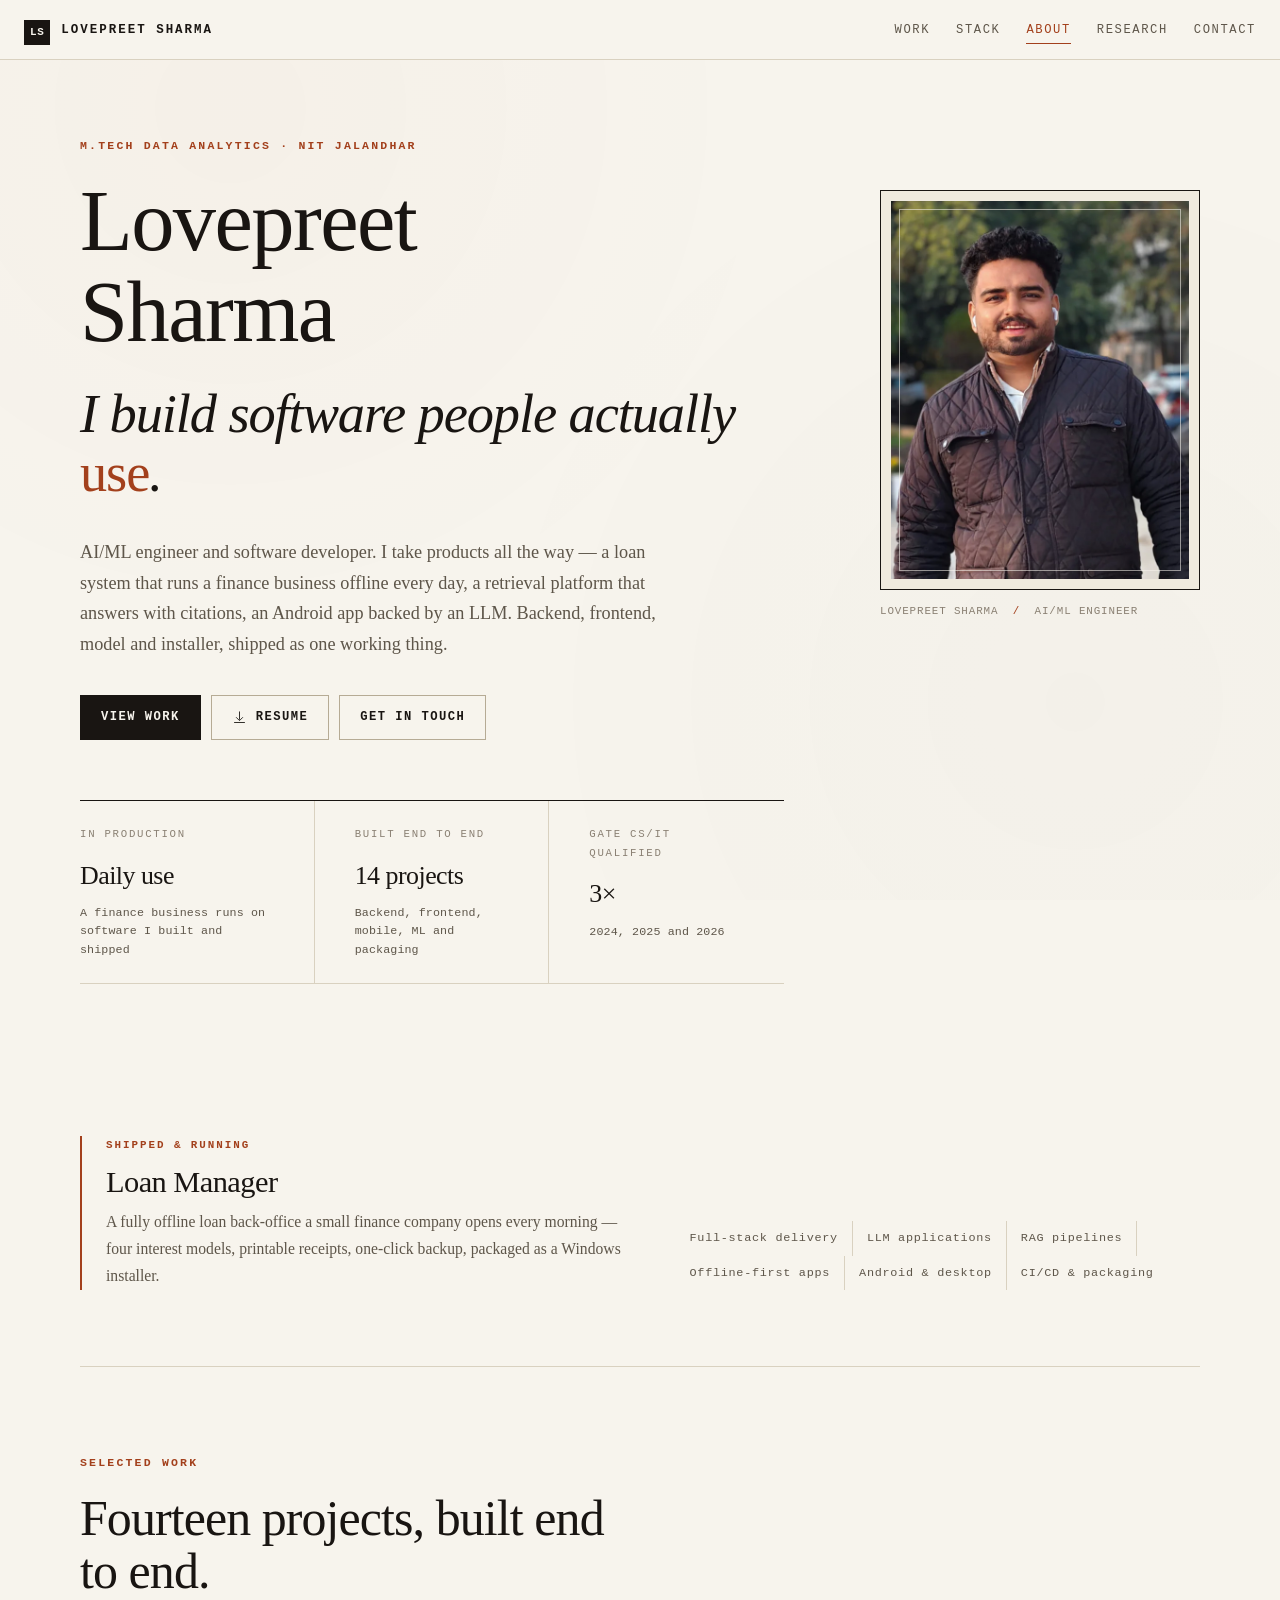
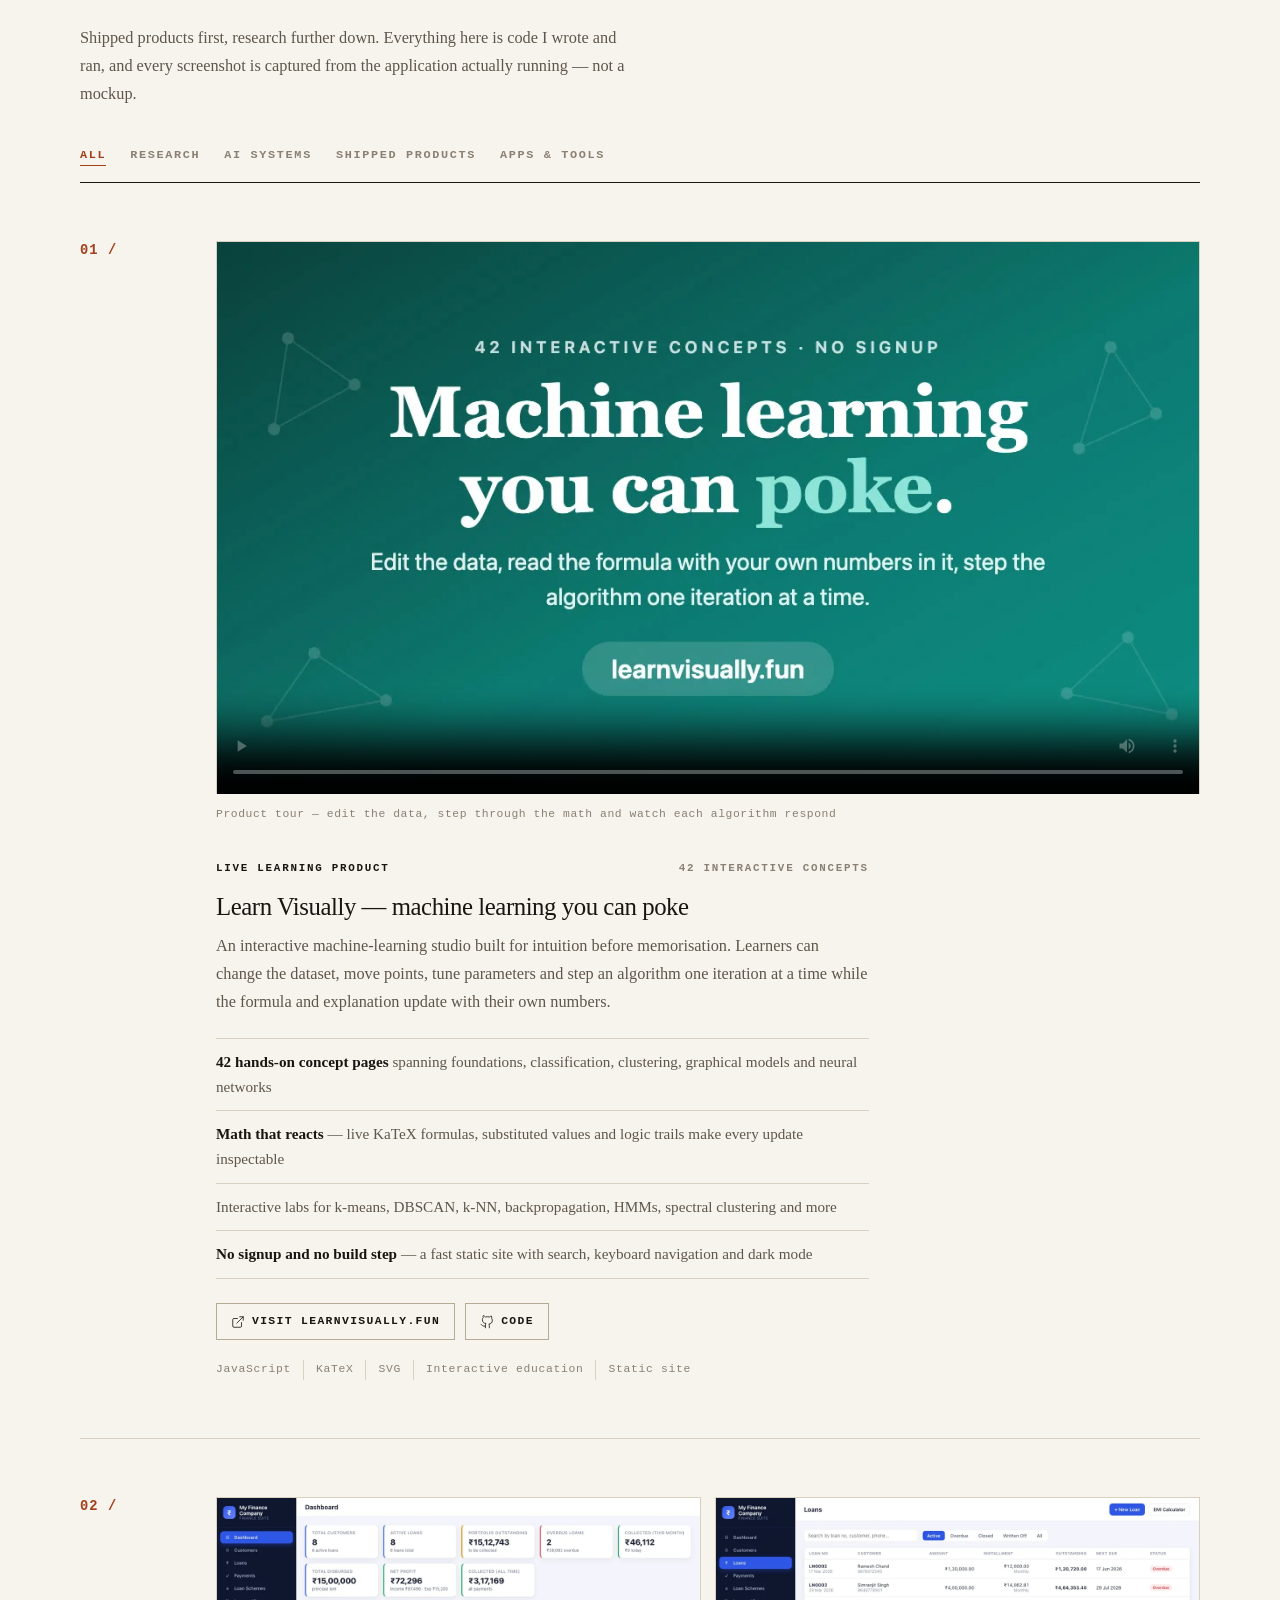
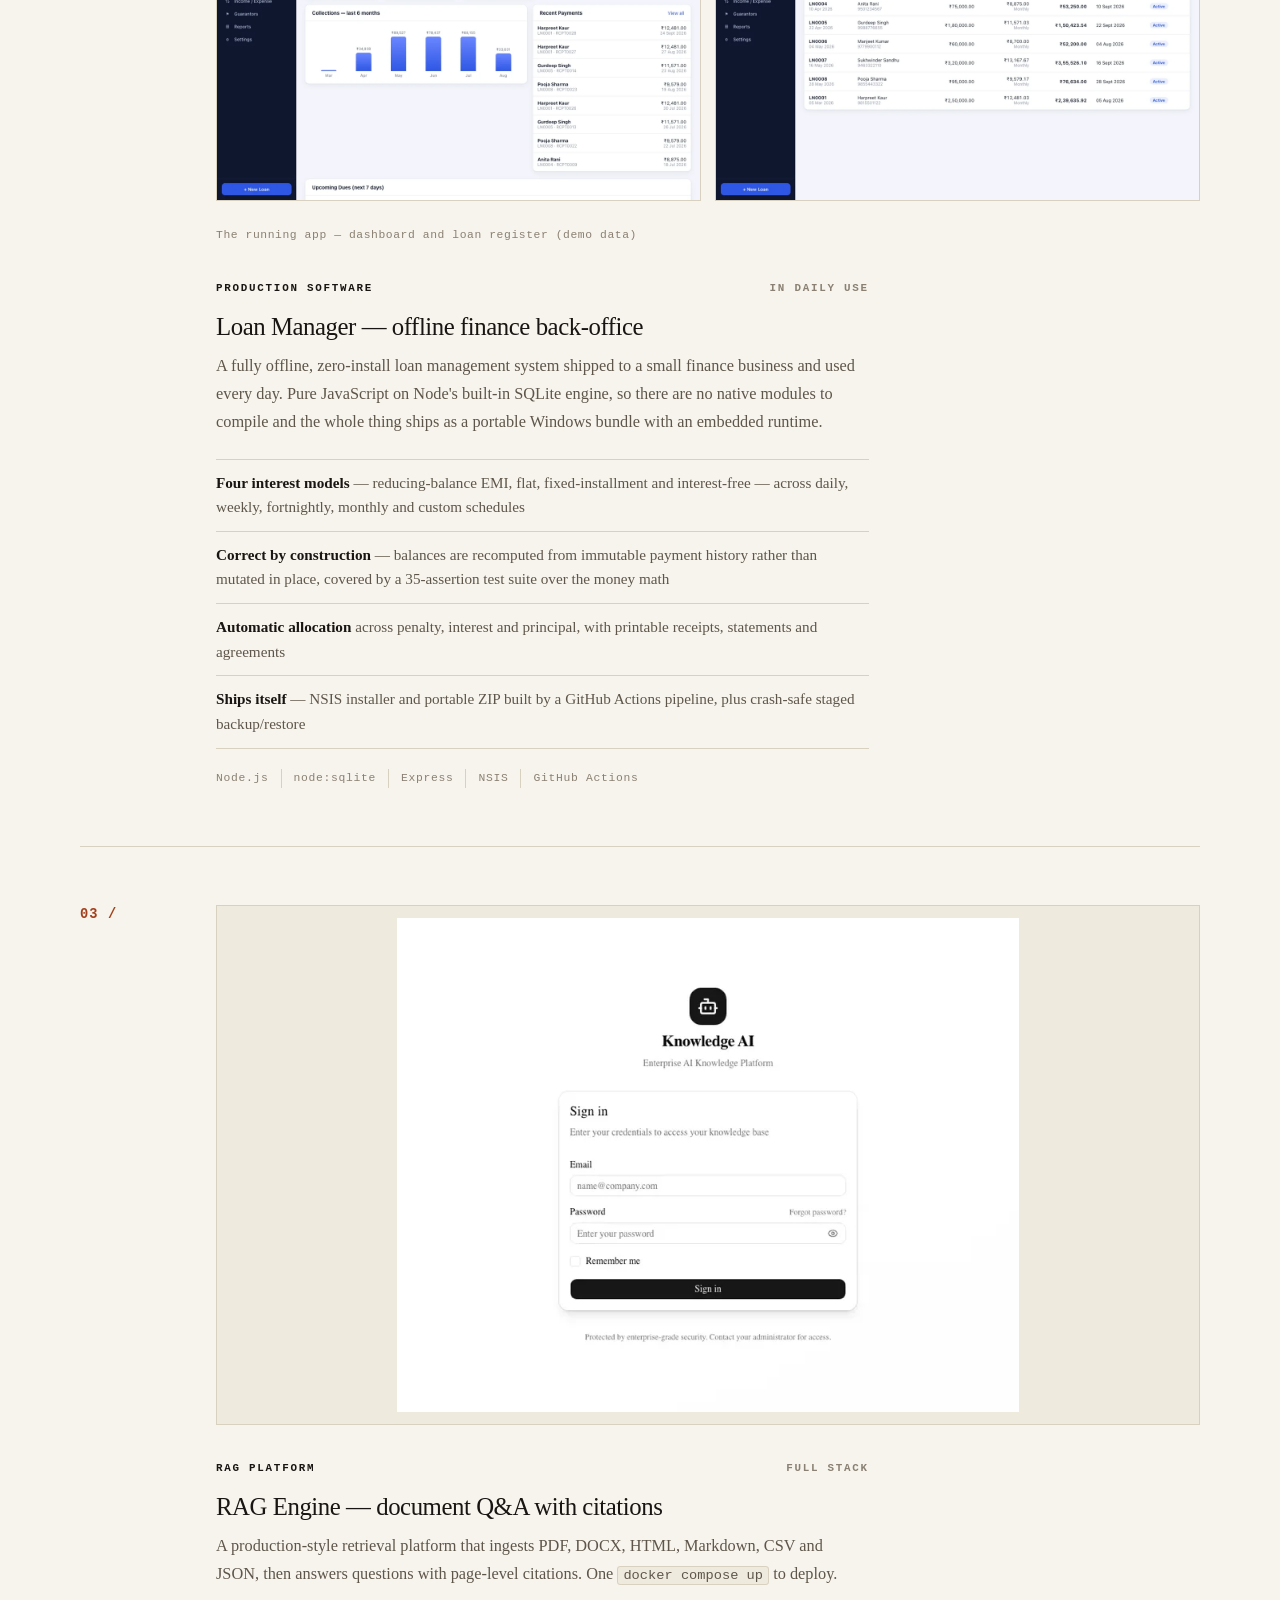
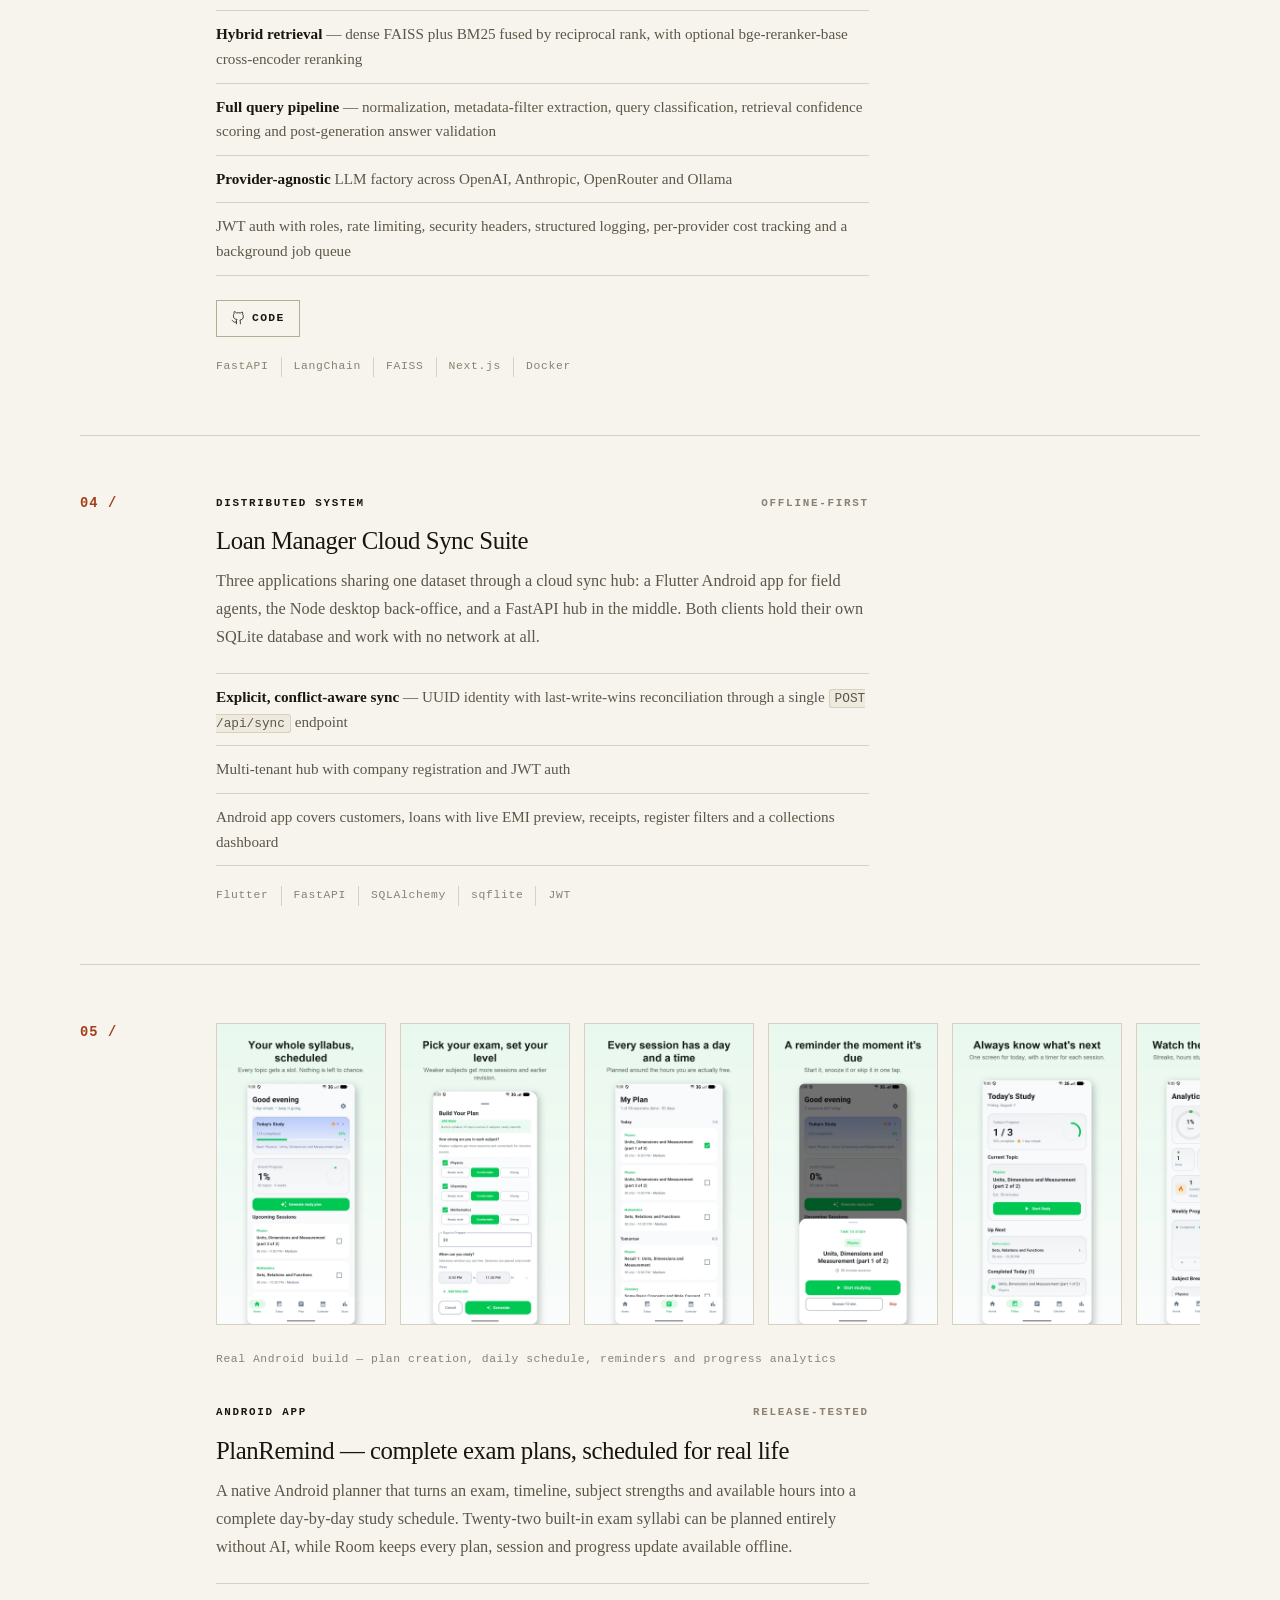
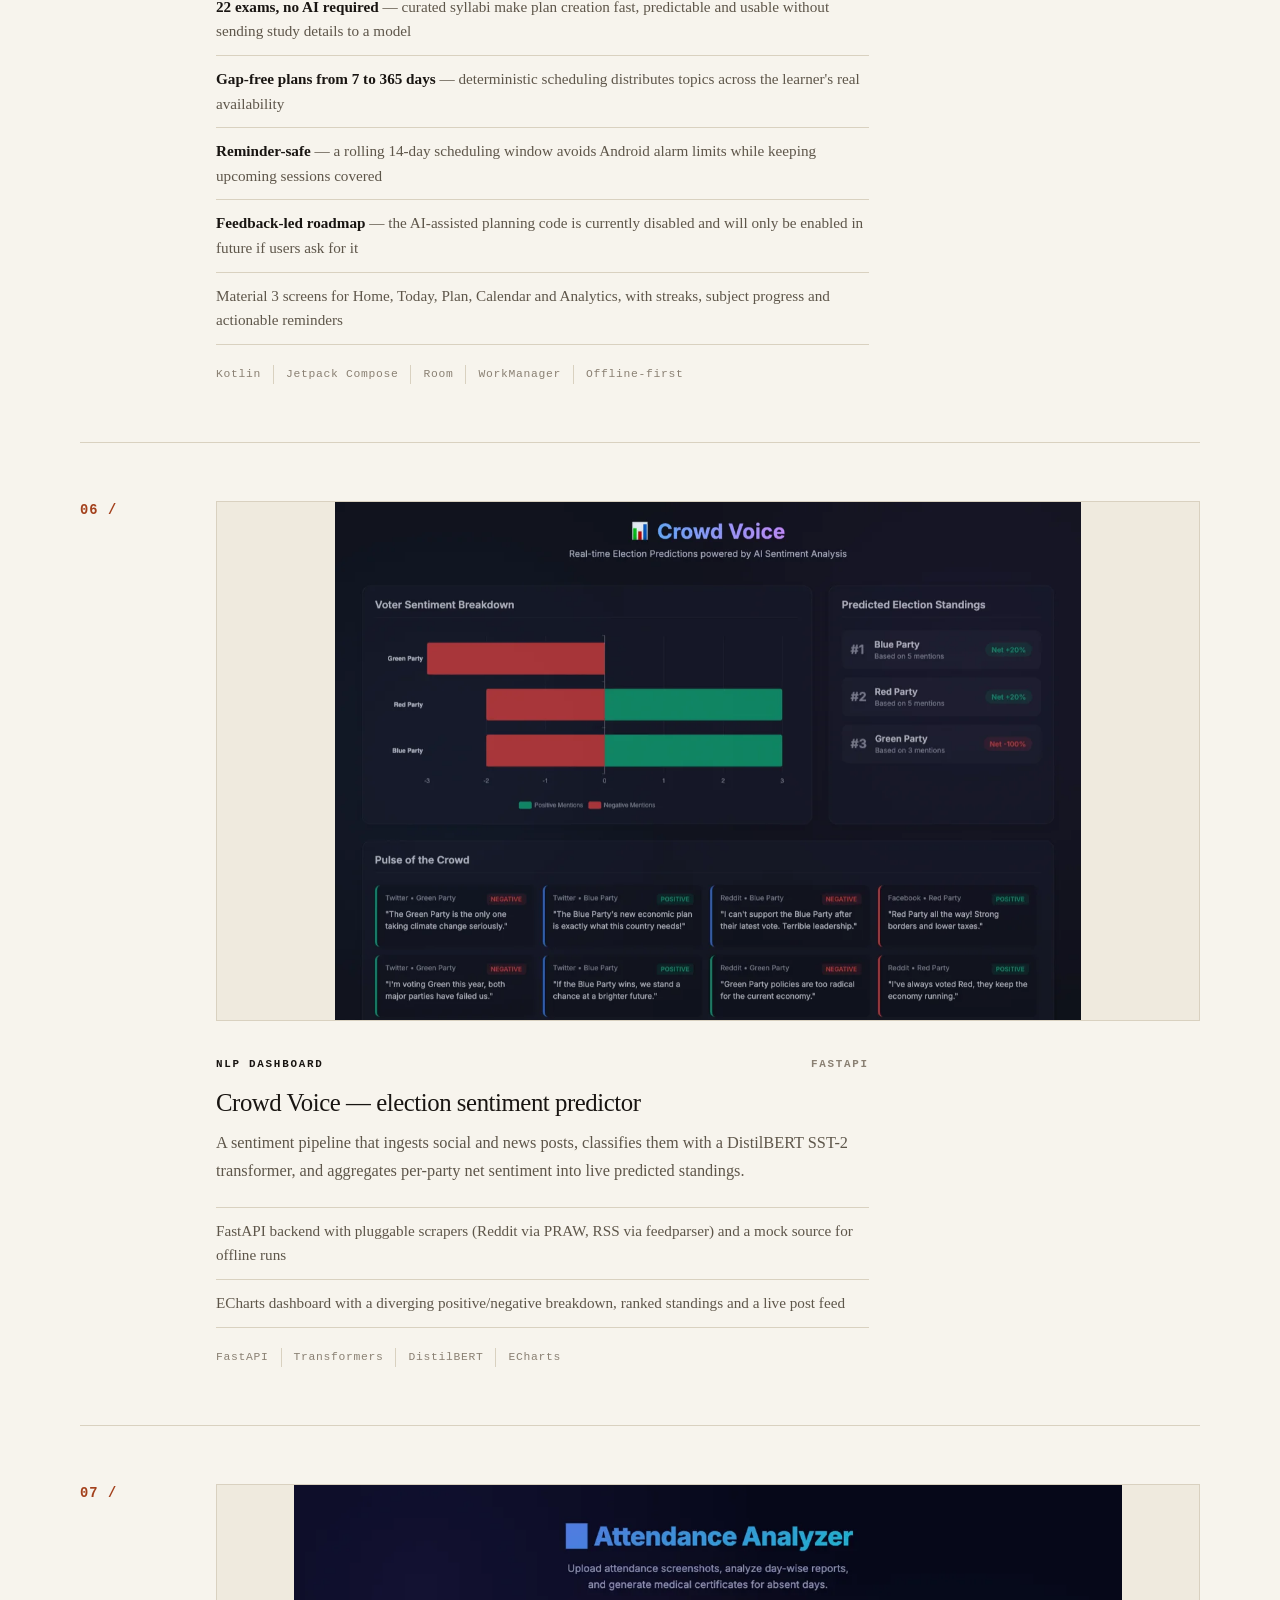
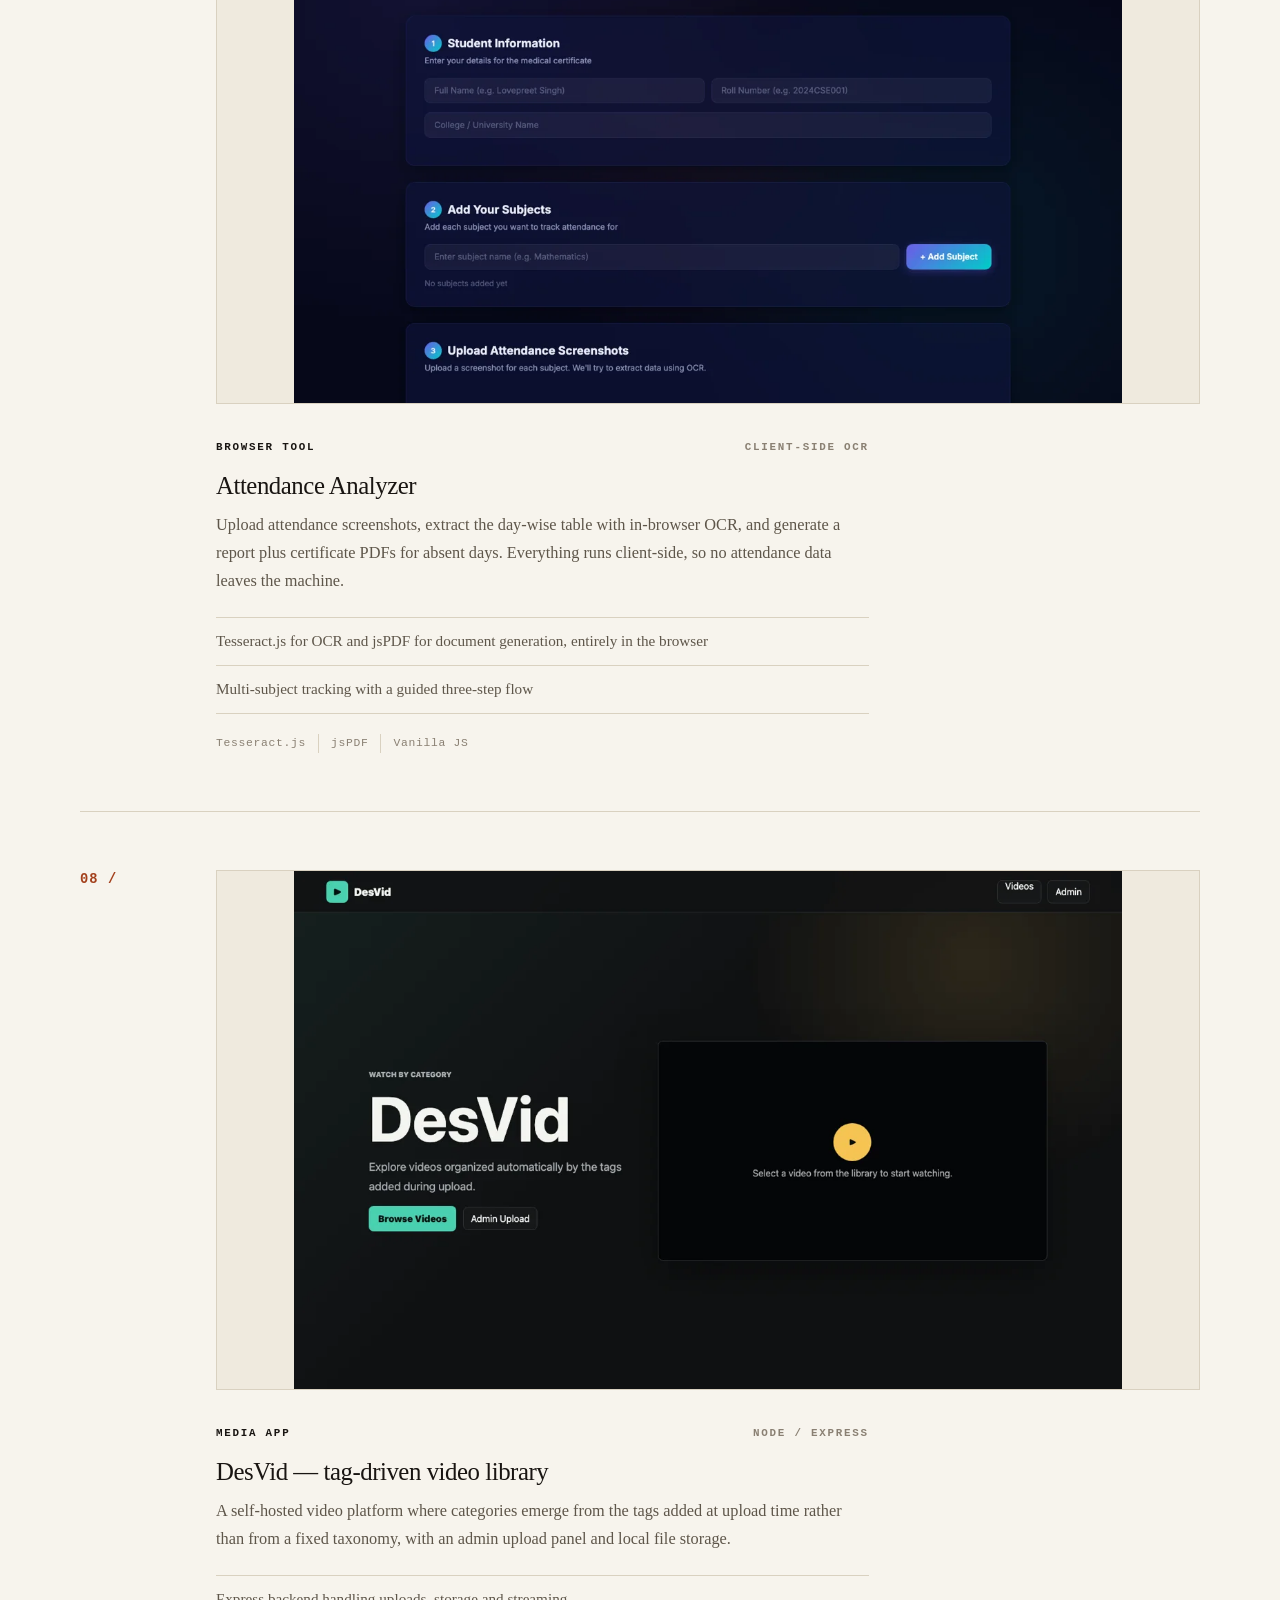
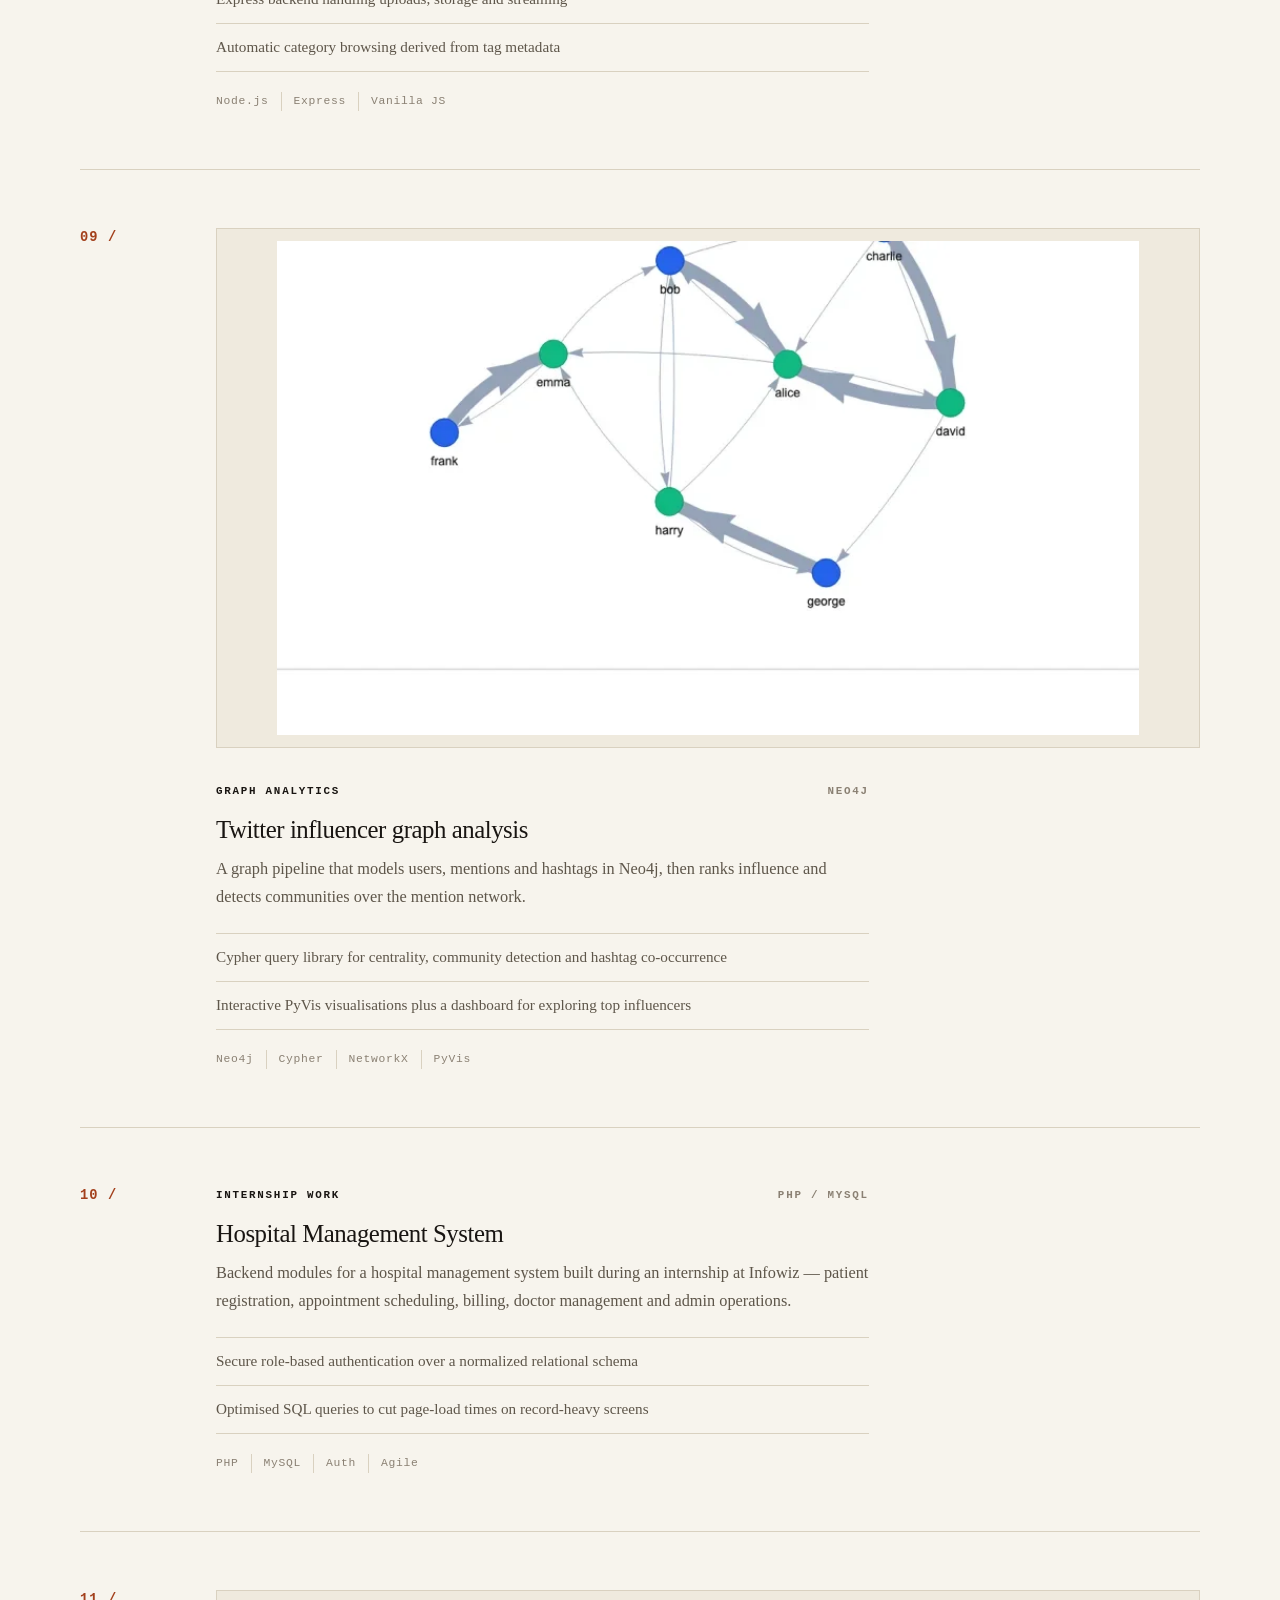
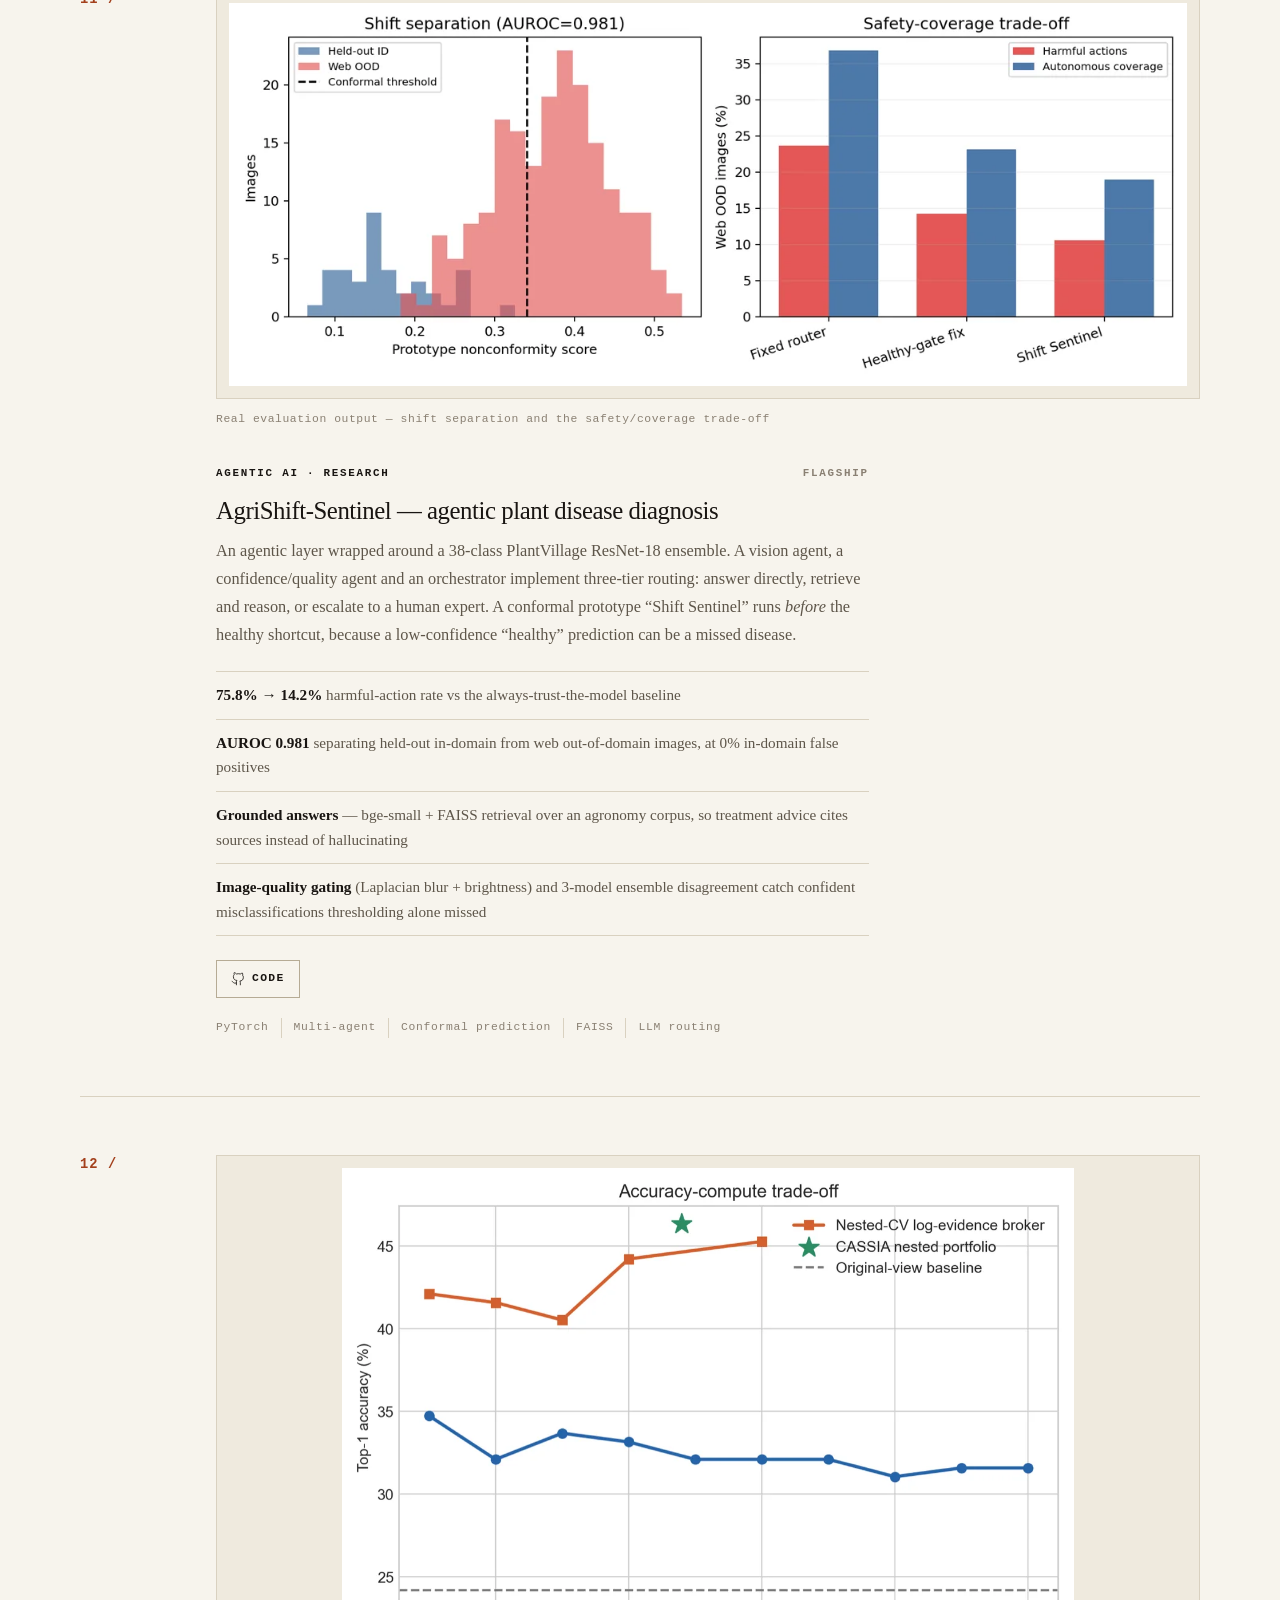
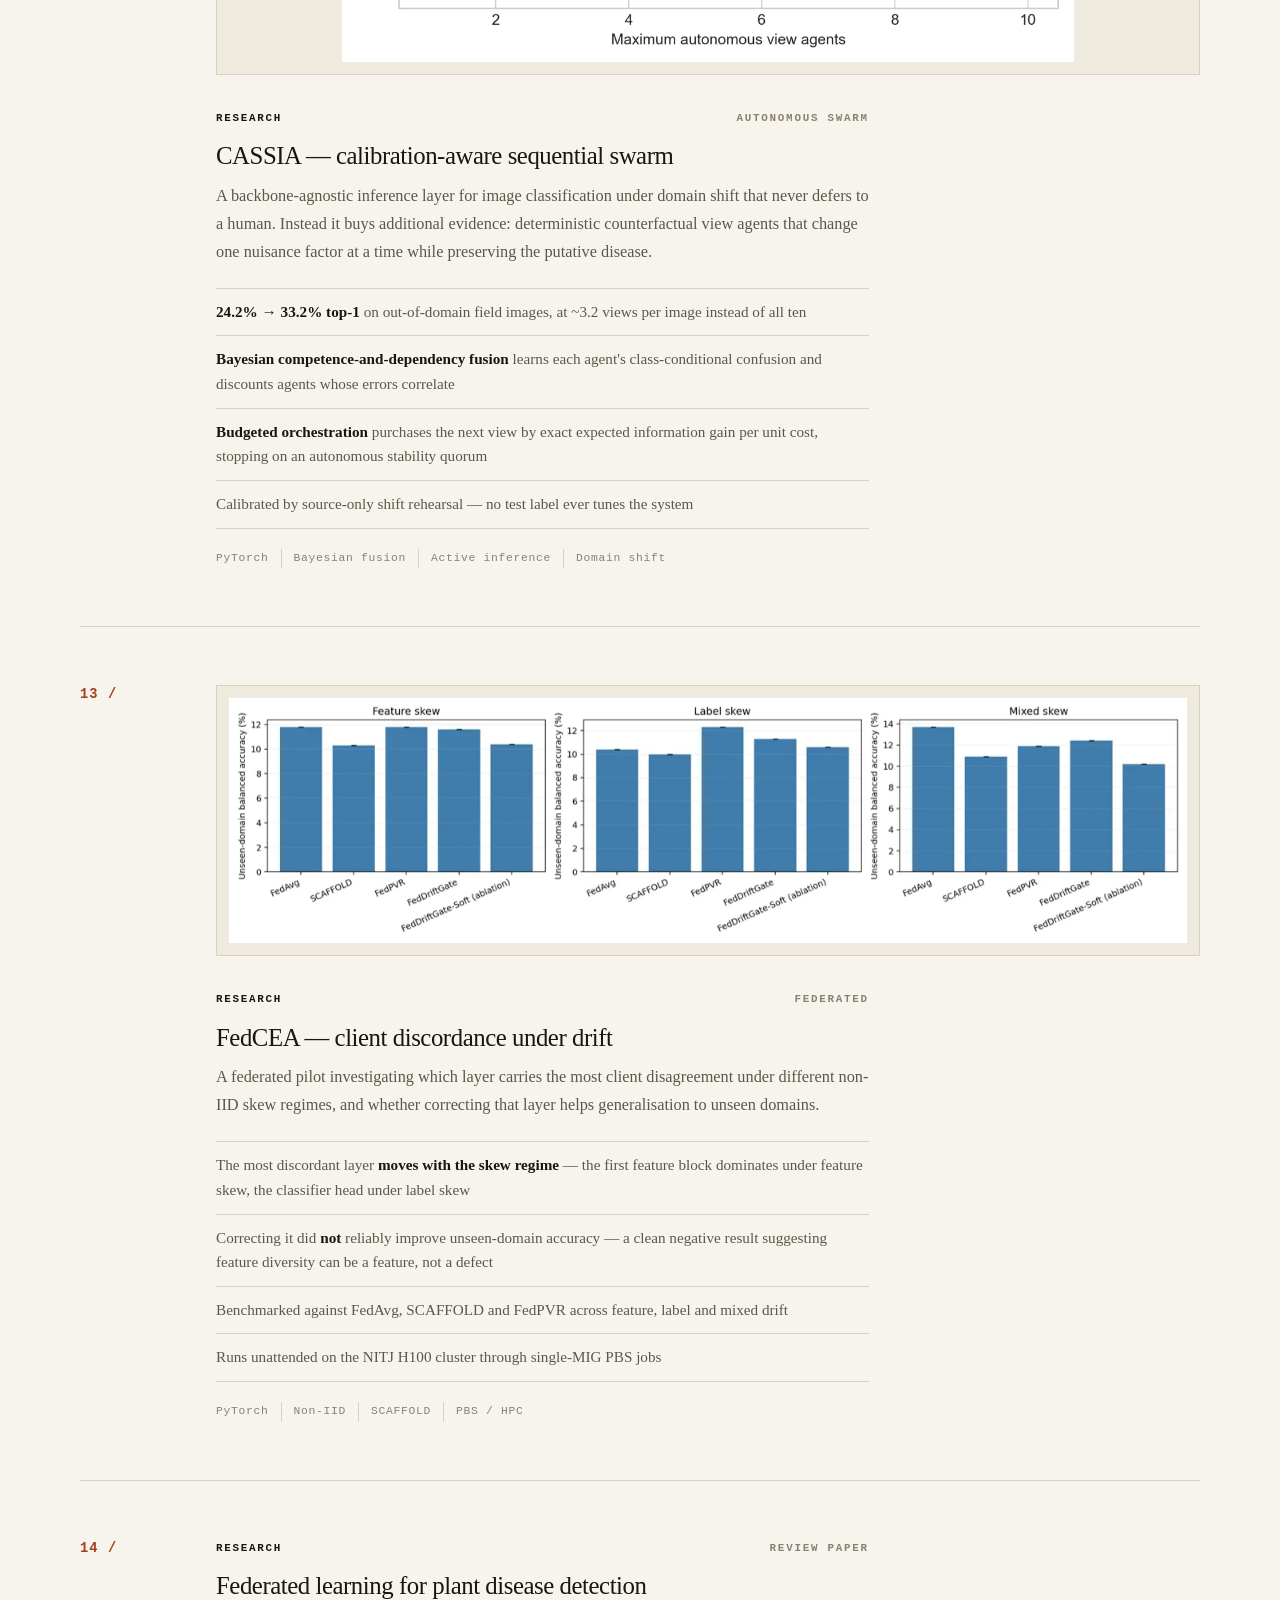
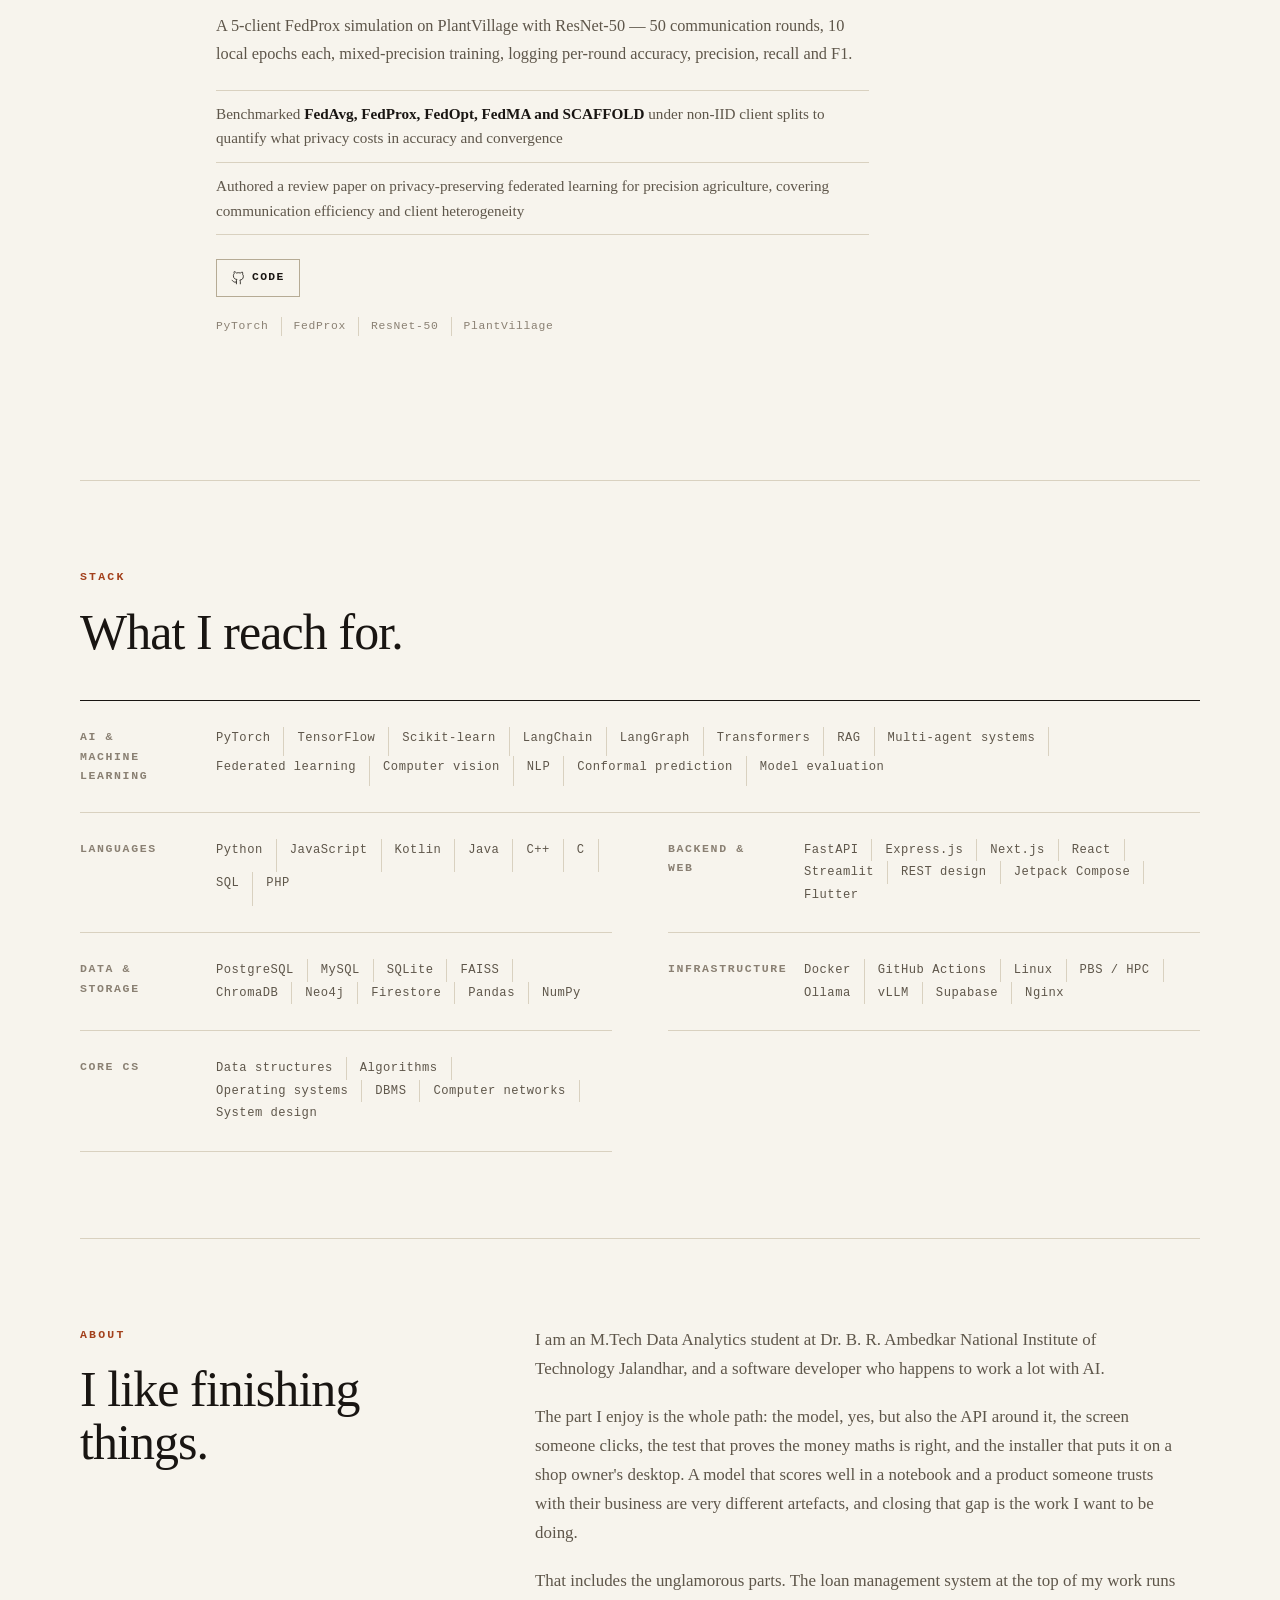
==== index.html @ ae955f55 "Update index.html" ====
<!doctype html>
<html lang="en">
  <head>
    <meta charset="utf-8">
    <meta name="viewport" content="width=device-width, initial-scale=1">
    <meta
      name="description"
      content="Lovepreet Sharma - AI/ML engineer and software developer. Creator of Learn Visually, production software, retrieval platforms, Android and desktop apps."
    >
    <meta name="theme-color" content="#f7f4ed">
    <title>Lovepreet Sharma | AI/ML Engineer</title>
    <link rel="icon" href='data:image/svg+xml,<svg xmlns="http://www.w3.org/2000/svg" viewBox="0 0 64 64"><rect width="64" height="64" fill="%23191512"/><text x="32" y="42" text-anchor="middle" font-family="Georgia,serif" font-size="30" fill="%23f7f4ed">LS</text></svg>'>
    <link rel="stylesheet" href="styles.css">
  </head>
  <body>
    <a class="skip-link" href="#main">Skip to content</a>

    <header class="site-header">
      <a class="brand" href="#top" aria-label="Lovepreet Sharma home">
        <span class="brand-mark">LS</span>
        <span class="brand-name">Lovepreet Sharma</span>
      </a>
      <nav class="nav-links" id="navLinks" aria-label="Primary navigation">
        <a href="#work">Work</a>
        <a href="#stack">Stack</a>
        <a href="#about">About</a>
        <a href="#research">Research</a>
        <a href="#contact">Contact</a>
      </nav>
      <button class="nav-toggle" id="navToggle" type="button" aria-expanded="false" aria-controls="navLinks" aria-label="Toggle navigation">
        <span></span><span></span><span></span>
      </button>
    </header>

    <main id="main">
      <section class="hero section-shell" id="top">
        <div class="hero-copy">
          <p class="eyebrow"><span class="pulse-dot"></span> M.Tech Data Analytics &middot; NIT Jalandhar</p>
          <h1>Lovepreet<br>Sharma</h1>
          <p class="hero-role">I build software people actually <em>use</em>.</p>
          <p class="hero-text">
            AI/ML engineer and software developer. I take products all the way &mdash; a loan system that runs a finance
            business offline every day, a retrieval platform that answers with citations, an Android app backed by an
            LLM. Backend, frontend, model and installer, shipped as one working thing.
          </p>
          <div class="hero-actions">
            <a class="button primary" href="#work">View work</a>
            <a class="button secondary" href="resume.pdf" download="Lovepreet-Sharma-Resume.pdf">
              <svg viewBox="0 0 24 24" aria-hidden="true"><path d="M12 3v12M7 12l5 5 5-5M4 20h16"/></svg>
              Resume
            </a>
            <a class="button secondary" href="#contact">Get in touch</a>
          </div>

          <dl class="hero-stats">
            <div>
              <dt>In production</dt>
              <dd><span class="stat-num">Daily use</span></dd>
              <dd class="stat-note">A finance business runs on software I built and shipped</dd>
            </div>
            <div>
              <dt>Built end to end</dt>
              <dd><span class="stat-num">14 projects</span></dd>
              <dd class="stat-note">Backend, frontend, mobile, ML and packaging</dd>
            </div>
            <div>
              <dt>GATE CS/IT qualified</dt>
              <dd><span class="stat-num">3&times;</span></dd>
              <dd class="stat-note">2024, 2025 and 2026</dd>
            </div>
          </dl>
        </div>

        <figure class="hero-visual">
          <div class="hero-portrait-frame">
            <img
              class="hero-portrait"
              src="assets/lovepreet-portrait.webp"
              alt="Portrait of Lovepreet Sharma"
              width="640" height="800" fetchpriority="high" decoding="async"
            >
          </div>
          <figcaption>Lovepreet Sharma <span>/</span> AI/ML engineer</figcaption>
        </figure>

        <aside class="hero-panel" aria-label="Current focus">
          <div class="signal-card">
            <span class="pulse"></span>
            <p>Shipped &amp; running</p>
            <h2>Loan Manager</h2>
            <p class="signal-sub">
              A fully offline loan back-office a small finance company opens every morning &mdash; four interest
              models, printable receipts, one-click backup, packaged as a Windows installer.
            </p>
          </div>
          <div class="model-stack">
            <span>Full-stack delivery</span>
            <span>LLM applications</span>
            <span>RAG pipelines</span>
            <span>Offline-first apps</span>
            <span>Android &amp; desktop</span>
            <span>CI/CD &amp; packaging</span>
          </div>
        </aside>
      </section>

      <!-- ============================ WORK ============================ -->
      <section id="work" class="section-shell">
        <div class="section-heading">
          <p class="section-kicker">Selected work</p>
          <h2>Fourteen projects, built end to end.</h2>
          <p class="section-text">
            Shipped products first, research further down. Everything here is code I wrote and ran, and every
            screenshot is captured from the application actually running &mdash; not a mockup.
          </p>
        </div>

        <div class="filter-bar" role="tablist" aria-label="Filter projects">
          <button class="filter is-active" type="button" role="tab" aria-selected="true" data-filter="all">All</button>
          <button class="filter" type="button" role="tab" aria-selected="false" data-filter="research">Research</button>
          <button class="filter" type="button" role="tab" aria-selected="false" data-filter="systems">AI systems</button>
          <button class="filter" type="button" role="tab" aria-selected="false" data-filter="product">Shipped products</button>
          <button class="filter" type="button" role="tab" aria-selected="false" data-filter="tools">Apps &amp; tools</button>
        </div>

        <div class="project-grid" id="projectGrid">

          <!-- 1. Learn Visually -->
          <article class="project-card is-wide" data-cat="product tools">
            <figure class="shot shot-video">
              <video
                controls
                playsinline
                preload="metadata"
                poster="assets/shots/learn-visually.webp"
                aria-label="Learn Visually product tour showing interactive machine-learning concept labs"
              >
                <source src="assets/media/learn-visually-demo.mp4" type="video/mp4">
                Your browser does not support embedded video.
              </video>
              <figcaption>Product tour &mdash; edit the data, step through the math and watch each algorithm respond</figcaption>
            </figure>
            <div class="project-body">
              <div class="project-topline">
                <span class="tag-role">Live learning product</span>
                <span class="tag-year">42 interactive concepts</span>
              </div>
              <h3>Learn Visually &mdash; machine learning you can poke</h3>
              <p>
                An interactive machine-learning studio built for intuition before memorisation. Learners can change
                the dataset, move points, tune parameters and step an algorithm one iteration at a time while the
                formula and explanation update with their own numbers.
              </p>
              <ul class="metric-list">
                <li><strong>42 hands-on concept pages</strong> spanning foundations, classification, clustering, graphical models and neural networks</li>
                <li><strong>Math that reacts</strong> &mdash; live KaTeX formulas, substituted values and logic trails make every update inspectable</li>
                <li>Interactive labs for k-means, DBSCAN, k-NN, backpropagation, HMMs, spectral clustering and more</li>
                <li><strong>No signup and no build step</strong> &mdash; a fast static site with search, keyboard navigation and dark mode</li>
              </ul>
              <div class="project-links">
                <a href="https://www.learnvisually.fun/" target="_blank" rel="noopener noreferrer"><svg viewBox="0 0 24 24" aria-hidden="true"><path d="M18 13v6a2 2 0 0 1-2 2H5a2 2 0 0 1-2-2V8a2 2 0 0 1 2-2h6"/><path d="M15 3h6v6M10 14 21 3"/></svg>Visit learnvisually.fun</a>
                <a href="https://github.com/lovepreet-dev-dev/learnvisualy.github.io" target="_blank" rel="noopener noreferrer"><svg viewBox="0 0 24 24" aria-hidden="true"><path d="M9 19c-5 1.5-5-2.5-7-3m14 6v-3.9a3.4 3.4 0 0 0-.9-2.6c3-.3 6.1-1.5 6.1-6.5a5 5 0 0 0-1.4-3.5 4.7 4.7 0 0 0-.1-3.5s-1.1-.3-3.7 1.4a12.7 12.7 0 0 0-6.7 0C6.7.7 5.6 1 5.6 1a4.7 4.7 0 0 0-.1 3.5A5 5 0 0 0 4.1 8c0 5 3.1 6.2 6.1 6.5a3.4 3.4 0 0 0-.9 2.6V22"/></svg>Code</a>
              </div>
              <div class="project-tags">
                <span>JavaScript</span><span>KaTeX</span><span>SVG</span><span>Interactive education</span><span>Static site</span>
              </div>
            </div>
          </article>

          <!-- 2. Loan Manager -->
          <article class="project-card is-wide" data-cat="product">
            <figure class="shot shot-duo">
              <img
                src="assets/shots/loan-manager.webp"
                alt="Loan Manager dashboard showing 8 customers, portfolio outstanding of ₹15,12,743, a six-month collections bar chart and a recent payments list."
                width="1200" height="750" loading="lazy" decoding="async"
              >
              <img
                src="assets/shots/loan-loans.webp"
                alt="Loan Manager loans register listing eight loans with amount, installment, outstanding balance, next due date and active or overdue status."
                width="1200" height="750" loading="lazy" decoding="async"
              >
              <figcaption>The running app &mdash; dashboard and loan register (demo data)</figcaption>
            </figure>
            <div class="project-body">
              <div class="project-topline">
                <span class="tag-role">Production software</span>
                <span class="tag-year">In daily use</span>
              </div>
              <h3>Loan Manager &mdash; offline finance back-office</h3>
              <p>
                A fully offline, zero-install loan management system shipped to a small finance business and used
                every day. Pure JavaScript on Node's built-in SQLite engine, so there are no native modules to compile
                and the whole thing ships as a portable Windows bundle with an embedded runtime.
              </p>
              <ul class="metric-list">
                <li><strong>Four interest models</strong> &mdash; reducing-balance EMI, flat, fixed-installment and interest-free &mdash; across daily, weekly, fortnightly, monthly and custom schedules</li>
                <li><strong>Correct by construction</strong> &mdash; balances are recomputed from immutable payment history rather than mutated in place, covered by a 35-assertion test suite over the money math</li>
                <li><strong>Automatic allocation</strong> across penalty, interest and principal, with printable receipts, statements and agreements</li>
                <li><strong>Ships itself</strong> &mdash; NSIS installer and portable ZIP built by a GitHub Actions pipeline, plus crash-safe staged backup/restore</li>
              </ul>
              <div class="project-tags">
                <span>Node.js</span><span>node:sqlite</span><span>Express</span><span>NSIS</span><span>GitHub Actions</span>
              </div>
            </div>
          </article>

          <!-- 3. RAG Engine -->
          <article class="project-card" data-cat="systems">
            <figure class="shot shot--fit">
              <img
                src="assets/shots/rag-login.webp"
                alt="Knowledge AI sign-in screen with email and password fields on a clean light background."
                width="780" height="620" loading="lazy" decoding="async"
              >
            </figure>
            <div class="project-body">
              <div class="project-topline">
                <span class="tag-role">RAG platform</span>
                <span class="tag-year">Full stack</span>
              </div>
              <h3>RAG Engine &mdash; document Q&amp;A with citations</h3>
              <p>
                A production-style retrieval platform that ingests PDF, DOCX, HTML, Markdown, CSV and JSON, then
                answers questions with page-level citations. One <code>docker compose up</code> to deploy.
              </p>
              <ul class="metric-list">
                <li><strong>Hybrid retrieval</strong> &mdash; dense FAISS plus BM25 fused by reciprocal rank, with optional bge-reranker-base cross-encoder reranking</li>
                <li><strong>Full query pipeline</strong> &mdash; normalization, metadata-filter extraction, query classification, retrieval confidence scoring and post-generation answer validation</li>
                <li><strong>Provider-agnostic</strong> LLM factory across OpenAI, Anthropic, OpenRouter and Ollama</li>
                <li>JWT auth with roles, rate limiting, security headers, structured logging, per-provider cost tracking and a background job queue</li>
              </ul>
              <div class="project-links">
                <a href="https://github.com/lovepreet-dev-dev/RAG" target="_blank" rel="noopener noreferrer"><svg viewBox="0 0 24 24" aria-hidden="true"><path d="M9 19c-5 1.5-5-2.5-7-3m14 6v-3.9a3.4 3.4 0 0 0-.9-2.6c3-.3 6.1-1.5 6.1-6.5a5 5 0 0 0-1.4-3.5 4.7 4.7 0 0 0-.1-3.5s-1.1-.3-3.7 1.4a12.7 12.7 0 0 0-6.7 0C6.7.7 5.6 1 5.6 1a4.7 4.7 0 0 0-.1 3.5A5 5 0 0 0 4.1 8c0 5 3.1 6.2 6.1 6.5a3.4 3.4 0 0 0-.9 2.6V22"/></svg>Code</a>
              </div>
              <div class="project-tags">
                <span>FastAPI</span><span>LangChain</span><span>FAISS</span><span>Next.js</span><span>Docker</span>
              </div>
            </div>
          </article>

          <!-- 4. Loan Manager Cloud Sync Suite -->
          <article class="project-card is-text" data-cat="product systems">
            <div class="project-body">
              <div class="project-topline">
                <span class="tag-role">Distributed system</span>
                <span class="tag-year">Offline-first</span>
              </div>
              <h3>Loan Manager Cloud Sync Suite</h3>
              <p>
                Three applications sharing one dataset through a cloud sync hub: a Flutter Android app for field
                agents, the Node desktop back-office, and a FastAPI hub in the middle. Both clients hold their own
                SQLite database and work with no network at all.
              </p>
              <ul class="metric-list">
                <li><strong>Explicit, conflict-aware sync</strong> &mdash; UUID identity with last-write-wins reconciliation through a single <code>POST /api/sync</code> endpoint</li>
                <li>Multi-tenant hub with company registration and JWT auth</li>
                <li>Android app covers customers, loans with live EMI preview, receipts, register filters and a collections dashboard</li>
              </ul>
              <div class="project-tags">
                <span>Flutter</span><span>FastAPI</span><span>SQLAlchemy</span><span>sqflite</span><span>JWT</span>
              </div>
            </div>
          </article>

          <!-- 5. PlanRemind -->
          <article class="project-card is-wide" data-cat="product systems">
            <figure class="shot shot-phone-gallery">
              <div class="phone-shot-strip" aria-label="PlanRemind app screenshots">
                <img src="assets/shots/planremind-01_home.webp" alt="PlanRemind home screen showing a 92-topic study plan, today's progress and upcoming sessions." width="720" height="1280" loading="lazy" decoding="async">
                <img src="assets/shots/planremind-02_build.webp" alt="PlanRemind plan builder for selecting an exam, subjects, proficiency and available study hours." width="720" height="1280" loading="lazy" decoding="async">
                <img src="assets/shots/planremind-03_plan.webp" alt="PlanRemind plan screen listing study sessions by day with subjects, durations and completion controls." width="720" height="1280" loading="lazy" decoding="async">
                <img src="assets/shots/planremind-04_reminder.webp" alt="PlanRemind study reminder showing the next scheduled topic and actions to begin or snooze." width="720" height="1280" loading="lazy" decoding="async">
                <img src="assets/shots/planremind-05_today.webp" alt="PlanRemind Today screen showing scheduled sessions and daily study progress." width="720" height="1280" loading="lazy" decoding="async">
                <img src="assets/shots/planremind-06_stats.webp" alt="PlanRemind analytics screen showing completion, hours studied, streaks and weekly progress." width="720" height="1280" loading="lazy" decoding="async">
              </div>
              <figcaption>Real Android build &mdash; plan creation, daily schedule, reminders and progress analytics</figcaption>
            </figure>
            <div class="project-body">
              <div class="project-topline">
                <span class="tag-role">Android app</span>
                <span class="tag-year">Release-tested</span>
              </div>
              <h3>PlanRemind &mdash; complete exam plans, scheduled for real life</h3>
              <p>
                A native Android planner that turns an exam, timeline, subject strengths and available hours into a
                complete day-by-day study schedule. Twenty-two built-in exam syllabi can be planned entirely without
                AI, while Room keeps every plan, session and progress update available offline.
              </p>
              <ul class="metric-list">
                <li><strong>22 exams, no AI required</strong> &mdash; curated syllabi make plan creation fast, predictable and usable without sending study details to a model</li>
                <li><strong>Gap-free plans from 7 to 365 days</strong> &mdash; deterministic scheduling distributes topics across the learner's real availability</li>
                <li><strong>Reminder-safe</strong> &mdash; a rolling 14-day scheduling window avoids Android alarm limits while keeping upcoming sessions covered</li>
                <li><strong>Feedback-led roadmap</strong> &mdash; the AI-assisted planning code is currently disabled and will only be enabled in future if users ask for it</li>
                <li>Material 3 screens for Home, Today, Plan, Calendar and Analytics, with streaks, subject progress and actionable reminders</li>
              </ul>
              <div class="project-tags">
                <span>Kotlin</span><span>Jetpack Compose</span><span>Room</span><span>WorkManager</span><span>Offline-first</span>
              </div>
            </div>
          </article>

          <!-- 6. Crowd Voice -->
          <article class="project-card" data-cat="tools systems">
            <figure class="shot">
              <img
                src="assets/shots/crowdvoice.webp"
                alt="Crowd Voice dashboard: a diverging voter sentiment bar chart, a predicted election standings panel ranking three parties, and a Pulse of the Crowd feed of classified social posts."
                width="1200" height="833" loading="lazy" decoding="async"
              >
            </figure>
            <div class="project-body">
              <div class="project-topline">
                <span class="tag-role">NLP dashboard</span>
                <span class="tag-year">FastAPI</span>
              </div>
              <h3>Crowd Voice &mdash; election sentiment predictor</h3>
              <p>
                A sentiment pipeline that ingests social and news posts, classifies them with a DistilBERT SST-2
                transformer, and aggregates per-party net sentiment into live predicted standings.
              </p>
              <ul class="metric-list">
                <li>FastAPI backend with pluggable scrapers (Reddit via PRAW, RSS via feedparser) and a mock source for offline runs</li>
                <li>ECharts dashboard with a diverging positive/negative breakdown, ranked standings and a live post feed</li>
              </ul>
              <div class="project-tags">
                <span>FastAPI</span><span>Transformers</span><span>DistilBERT</span><span>ECharts</span>
              </div>
            </div>
          </article>

          <!-- 7. Attendance Analyzer -->
          <article class="project-card" data-cat="tools">
            <figure class="shot">
              <img
                src="assets/shots/attendance.webp"
                alt="Attendance Analyzer web app with numbered steps for student information, adding subjects, and uploading attendance screenshots for OCR."
                width="1200" height="750" loading="lazy" decoding="async"
              >
            </figure>
            <div class="project-body">
              <div class="project-topline">
                <span class="tag-role">Browser tool</span>
                <span class="tag-year">Client-side OCR</span>
              </div>
              <h3>Attendance Analyzer</h3>
              <p>
                Upload attendance screenshots, extract the day-wise table with in-browser OCR, and generate a report
                plus certificate PDFs for absent days. Everything runs client-side, so no attendance data leaves the
                machine.
              </p>
              <ul class="metric-list">
                <li>Tesseract.js for OCR and jsPDF for document generation, entirely in the browser</li>
                <li>Multi-subject tracking with a guided three-step flow</li>
              </ul>
              <div class="project-tags">
                <span>Tesseract.js</span><span>jsPDF</span><span>Vanilla JS</span>
              </div>
            </div>
          </article>

          <!-- 8. DesVid -->
          <article class="project-card" data-cat="tools">
            <figure class="shot">
              <img
                src="assets/shots/desvid.webp"
                alt="DesVid video platform landing page with a browse videos call to action and an embedded player panel."
                width="1200" height="750" loading="lazy" decoding="async"
              >
            </figure>
            <div class="project-body">
              <div class="project-topline">
                <span class="tag-role">Media app</span>
                <span class="tag-year">Node / Express</span>
              </div>
              <h3>DesVid &mdash; tag-driven video library</h3>
              <p>
                A self-hosted video platform where categories emerge from the tags added at upload time rather than
                from a fixed taxonomy, with an admin upload panel and local file storage.
              </p>
              <ul class="metric-list">
                <li>Express backend handling uploads, storage and streaming</li>
                <li>Automatic category browsing derived from tag metadata</li>
              </ul>
              <div class="project-tags">
                <span>Node.js</span><span>Express</span><span>Vanilla JS</span>
              </div>
            </div>
          </article>

          <!-- 9. Twitter influencer graph analysis -->
          <article class="project-card" data-cat="tools">
            <figure class="shot shot--fit">
              <img
                src="assets/shots/graph-network.webp"
                alt="Interactive directed mention network of Twitter users, with nodes coloured by detected community and edge thickness scaled by mention volume."
                width="820" height="470" loading="lazy" decoding="async"
              >
            </figure>
            <div class="project-body">
              <div class="project-topline">
                <span class="tag-role">Graph analytics</span>
                <span class="tag-year">Neo4j</span>
              </div>
              <h3>Twitter influencer graph analysis</h3>
              <p>
                A graph pipeline that models users, mentions and hashtags in Neo4j, then ranks influence and detects
                communities over the mention network.
              </p>
              <ul class="metric-list">
                <li>Cypher query library for centrality, community detection and hashtag co-occurrence</li>
                <li>Interactive PyVis visualisations plus a dashboard for exploring top influencers</li>
              </ul>
              <div class="project-tags">
                <span>Neo4j</span><span>Cypher</span><span>NetworkX</span><span>PyVis</span>
              </div>
            </div>
          </article>

          <!-- 10. Hospital Management System -->
          <article class="project-card is-text" data-cat="product">
            <div class="project-body">
              <div class="project-topline">
                <span class="tag-role">Internship work</span>
                <span class="tag-year">PHP / MySQL</span>
              </div>
              <h3>Hospital Management System</h3>
              <p>
                Backend modules for a hospital management system built during an internship at Infowiz &mdash; patient
                registration, appointment scheduling, billing, doctor management and admin operations.
              </p>
              <ul class="metric-list">
                <li>Secure role-based authentication over a normalized relational schema</li>
                <li>Optimised SQL queries to cut page-load times on record-heavy screens</li>
              </ul>
              <div class="project-tags">
                <span>PHP</span><span>MySQL</span><span>Auth</span><span>Agile</span>
              </div>
            </div>
          </article>

          <!-- 11. AgriShift-Sentinel -->
          <article class="project-card" data-cat="research systems">
            <figure class="shot shot--fit">
              <img
                src="assets/shots/agentic-eval.webp"
                alt="Two evaluation plots: prototype nonconformity score separating in-domain from out-of-domain images at AUROC 0.981, and a safety-coverage bar chart showing harmful actions dropping from 23.7% to 10.6%."
                width="1200" height="480" loading="lazy" decoding="async"
              >
              <figcaption>Real evaluation output &mdash; shift separation and the safety/coverage trade-off</figcaption>
            </figure>
            <div class="project-body">
              <div class="project-topline">
                <span class="tag-role">Agentic AI &middot; Research</span>
                <span class="tag-year">Flagship</span>
              </div>
              <h3>AgriShift-Sentinel &mdash; agentic plant disease diagnosis</h3>
              <p>
                An agentic layer wrapped around a 38-class PlantVillage ResNet-18 ensemble. A vision agent, a
                confidence/quality agent and an orchestrator implement three-tier routing: answer directly, retrieve
                and reason, or escalate to a human expert. A conformal prototype &ldquo;Shift Sentinel&rdquo; runs
                <em>before</em> the healthy shortcut, because a low-confidence &ldquo;healthy&rdquo; prediction can be
                a missed disease.
              </p>
              <ul class="metric-list">
                <li><strong>75.8% &rarr; 14.2%</strong> harmful-action rate vs the always-trust-the-model baseline</li>
                <li><strong>AUROC 0.981</strong> separating held-out in-domain from web out-of-domain images, at 0% in-domain false positives</li>
                <li><strong>Grounded answers</strong> &mdash; bge-small + FAISS retrieval over an agronomy corpus, so treatment advice cites sources instead of hallucinating</li>
                <li><strong>Image-quality gating</strong> (Laplacian blur + brightness) and 3-model ensemble disagreement catch confident misclassifications thresholding alone missed</li>
              </ul>
              <div class="project-links">
                <a href="https://github.com/lovepreet-dev-dev/agriculture_agentic_ai" target="_blank" rel="noopener noreferrer"><svg viewBox="0 0 24 24" aria-hidden="true"><path d="M9 19c-5 1.5-5-2.5-7-3m14 6v-3.9a3.4 3.4 0 0 0-.9-2.6c3-.3 6.1-1.5 6.1-6.5a5 5 0 0 0-1.4-3.5 4.7 4.7 0 0 0-.1-3.5s-1.1-.3-3.7 1.4a12.7 12.7 0 0 0-6.7 0C6.7.7 5.6 1 5.6 1a4.7 4.7 0 0 0-.1 3.5A5 5 0 0 0 4.1 8c0 5 3.1 6.2 6.1 6.5a3.4 3.4 0 0 0-.9 2.6V22"/></svg>Code</a>
              </div>
              <div class="project-tags">
                <span>PyTorch</span><span>Multi-agent</span><span>Conformal prediction</span><span>FAISS</span><span>LLM routing</span>
              </div>
            </div>
          </article>

          <!-- 12. CASSIA -->
          <article class="project-card" data-cat="research">
            <figure class="shot shot--fit">
              <img
                src="assets/shots/cassia-budget.webp"
                alt="Accuracy versus compute trade-off line chart. A nested cross-validation log-evidence broker rises to about 45% top-1 accuracy while a baseline controller stays near 32%, both well above the 24% original-view baseline."
                width="1200" height="809" loading="lazy" decoding="async"
              >
            </figure>
            <div class="project-body">
              <div class="project-topline">
                <span class="tag-role">Research</span>
                <span class="tag-year">Autonomous swarm</span>
              </div>
              <h3>CASSIA &mdash; calibration-aware sequential swarm</h3>
              <p>
                A backbone-agnostic inference layer for image classification under domain shift that never defers to a
                human. Instead it buys additional evidence: deterministic counterfactual view agents that change one
                nuisance factor at a time while preserving the putative disease.
              </p>
              <ul class="metric-list">
                <li><strong>24.2% &rarr; 33.2% top-1</strong> on out-of-domain field images, at ~3.2 views per image instead of all ten</li>
                <li><strong>Bayesian competence-and-dependency fusion</strong> learns each agent's class-conditional confusion and discounts agents whose errors correlate</li>
                <li><strong>Budgeted orchestration</strong> purchases the next view by exact expected information gain per unit cost, stopping on an autonomous stability quorum</li>
                <li>Calibrated by source-only shift rehearsal &mdash; no test label ever tunes the system</li>
              </ul>
              <div class="project-tags">
                <span>PyTorch</span><span>Bayesian fusion</span><span>Active inference</span><span>Domain shift</span>
              </div>
            </div>
          </article>

          <!-- 13. FedCEA -->
          <article class="project-card" data-cat="research">
            <figure class="shot shot--fit">
              <img
                src="assets/shots/fedcea-accuracy.webp"
                alt="Bar chart comparing unseen-domain accuracy across federated methods under different client skew regimes."
                width="1200" height="307" loading="lazy" decoding="async"
              >
            </figure>
            <div class="project-body">
              <div class="project-topline">
                <span class="tag-role">Research</span>
                <span class="tag-year">Federated</span>
              </div>
              <h3>FedCEA &mdash; client discordance under drift</h3>
              <p>
                A federated pilot investigating which layer carries the most client disagreement under different
                non-IID skew regimes, and whether correcting that layer helps generalisation to unseen domains.
              </p>
              <ul class="metric-list">
                <li>The most discordant layer <strong>moves with the skew regime</strong> &mdash; the first feature block dominates under feature skew, the classifier head under label skew</li>
                <li>Correcting it did <strong>not</strong> reliably improve unseen-domain accuracy &mdash; a clean negative result suggesting feature diversity can be a feature, not a defect</li>
                <li>Benchmarked against FedAvg, SCAFFOLD and FedPVR across feature, label and mixed drift</li>
                <li>Runs unattended on the NITJ H100 cluster through single-MIG PBS jobs</li>
              </ul>
              <div class="project-tags">
                <span>PyTorch</span><span>Non-IID</span><span>SCAFFOLD</span><span>PBS / HPC</span>
              </div>
            </div>
          </article>

          <!-- 14. Federated learning for plant disease detection -->
          <article class="project-card is-text" data-cat="research">
            <div class="project-body">
              <div class="project-topline">
                <span class="tag-role">Research</span>
                <span class="tag-year">Review paper</span>
              </div>
              <h3>Federated learning for plant disease detection</h3>
              <p>
                A 5-client FedProx simulation on PlantVillage with ResNet-50 &mdash; 50 communication rounds, 10 local
                epochs each, mixed-precision training, logging per-round accuracy, precision, recall and F1.
              </p>
              <ul class="metric-list">
                <li>Benchmarked <strong>FedAvg, FedProx, FedOpt, FedMA and SCAFFOLD</strong> under non-IID client splits to quantify what privacy costs in accuracy and convergence</li>
                <li>Authored a review paper on privacy-preserving federated learning for precision agriculture, covering communication efficiency and client heterogeneity</li>
              </ul>
              <div class="project-links">
                <a href="https://github.com/lovepreet-dev-dev/agriculture-disease-detection-" target="_blank" rel="noopener noreferrer"><svg viewBox="0 0 24 24" aria-hidden="true"><path d="M9 19c-5 1.5-5-2.5-7-3m14 6v-3.9a3.4 3.4 0 0 0-.9-2.6c3-.3 6.1-1.5 6.1-6.5a5 5 0 0 0-1.4-3.5 4.7 4.7 0 0 0-.1-3.5s-1.1-.3-3.7 1.4a12.7 12.7 0 0 0-6.7 0C6.7.7 5.6 1 5.6 1a4.7 4.7 0 0 0-.1 3.5A5 5 0 0 0 4.1 8c0 5 3.1 6.2 6.1 6.5a3.4 3.4 0 0 0-.9 2.6V22"/></svg>Code</a>
              </div>
              <div class="project-tags">
                <span>PyTorch</span><span>FedProx</span><span>ResNet-50</span><span>PlantVillage</span>
              </div>
            </div>
          </article>

        </div>
        <p class="empty-state" id="emptyState" hidden>No projects in this category.</p>
      </section>


      <!-- ============================ STACK ============================ -->
      <section id="stack" class="section-shell">
        <div class="section-heading">
          <p class="section-kicker">Stack</p>
          <h2>What I reach for.</h2>
        </div>
        <div class="skills-grid">
          <article class="skill-card featured">
            <h3>AI &amp; machine learning</h3>
            <div class="chip-list">
              <span>PyTorch</span><span>TensorFlow</span><span>Scikit-learn</span><span>LangChain</span><span>LangGraph</span>
              <span>Transformers</span><span>RAG</span><span>Multi-agent systems</span><span>Federated learning</span>
              <span>Computer vision</span><span>NLP</span><span>Conformal prediction</span><span>Model evaluation</span>
            </div>
          </article>
          <article class="skill-card">
            <h3>Languages</h3>
            <div class="chip-list">
              <span>Python</span><span>JavaScript</span><span>Kotlin</span><span>Java</span><span>C++</span><span>C</span><span>SQL</span><span>PHP</span>
            </div>
          </article>
          <article class="skill-card">
            <h3>Backend &amp; web</h3>
            <div class="chip-list">
              <span>FastAPI</span><span>Express.js</span><span>Next.js</span><span>React</span><span>Streamlit</span><span>REST design</span><span>Jetpack Compose</span><span>Flutter</span>
            </div>
          </article>
          <article class="skill-card">
            <h3>Data &amp; storage</h3>
            <div class="chip-list">
              <span>PostgreSQL</span><span>MySQL</span><span>SQLite</span><span>FAISS</span><span>ChromaDB</span><span>Neo4j</span><span>Firestore</span><span>Pandas</span><span>NumPy</span>
            </div>
          </article>
          <article class="skill-card">
            <h3>Infrastructure</h3>
            <div class="chip-list">
              <span>Docker</span><span>GitHub Actions</span><span>Linux</span><span>PBS / HPC</span><span>Ollama</span><span>vLLM</span><span>Supabase</span><span>Nginx</span>
            </div>
          </article>
          <article class="skill-card">
            <h3>Core CS</h3>
            <div class="chip-list">
              <span>Data structures</span><span>Algorithms</span><span>Operating systems</span><span>DBMS</span><span>Computer networks</span><span>System design</span>
            </div>
          </article>
        </div>
      </section>

      <!-- ============================ ABOUT ============================ -->
      <section id="about" class="section-shell two-column">
        <div>
          <p class="section-kicker">About</p>
          <h2>I like finishing things.</h2>
        </div>
        <div class="section-text">
          <p>
            I am an M.Tech Data Analytics student at Dr. B. R. Ambedkar National Institute of Technology Jalandhar,
            and a software developer who happens to work a lot with AI.
          </p>
          <p>
            The part I enjoy is the whole path: the model, yes, but also the API around it, the screen someone clicks,
            the test that proves the money maths is right, and the installer that puts it on a shop owner's desktop.
            A model that scores well in a notebook and a product someone trusts with their business are very different
            artefacts, and closing that gap is the work I want to be doing.
          </p>
          <p>
            That includes the unglamorous parts. The loan management system at the top of my work runs a real finance
            business every day &mdash; offline, on one computer &mdash; and shipping it taught me more about
            correctness, packaging and support than any benchmark has.
          </p>
        </div>
      </section>

      <section class="section-shell timeline-section">
        <div class="section-heading">
          <p class="section-kicker">Education &amp; experience</p>
          <h2>Academic depth, delivery experience.</h2>
        </div>
        <div class="timeline">
          <article class="timeline-item">
            <span class="timeline-dot"></span>
            <p class="timeline-date">2025 &ndash; Present</p>
            <h3>M.Tech, Data Analytics</h3>
            <p>NIT Jalandhar. Agentic AI, selective prediction, federated learning, RAG and efficient inference.</p>
          </article>
          <article class="timeline-item">
            <span class="timeline-dot"></span>
            <p class="timeline-date">Jan &ndash; Jun 2025</p>
            <h3>ML Engineer Intern</h3>
            <p>ThinkNEXT Technologies, Mohali. Built AI product features end to end and the backend services that served them. Awarded a Pre-Placement Offer.</p>
          </article>
          <article class="timeline-item">
            <span class="timeline-dot"></span>
            <p class="timeline-date">Jun &ndash; Jul 2023</p>
            <h3>Software Development Intern</h3>
            <p>Infowiz, Mohali. Backend modules for a hospital management system in PHP and MySQL, with role-based auth.</p>
          </article>
          <article class="timeline-item">
            <span class="timeline-dot"></span>
            <p class="timeline-date">2021 &ndash; 2025</p>
            <h3>B.Tech, Computer Science</h3>
            <p>Giani Zail Singh Campus College of Engineering &amp; Technology, Bathinda. CGPA 7.85.</p>
          </article>
        </div>
      </section>

      <!-- ============================ RESEARCH ============================ -->
      <section id="research" class="section-shell research-band">
        <div class="section-heading">
          <p class="section-kicker">Research interests</p>
          <h2>What I read about after hours.</h2>
          <p class="section-text">
            Building is the day job. These are the questions I keep circling back to, and they feed straight into the
            products &mdash; a system that knows when to stop and ask is a better product, not just a better paper.
            Somewhere down the line I would like to take these further.
          </p>
        </div>
        <div class="research-grid">
          <article>
            <span class="icon-circle" aria-hidden="true">
              <svg viewBox="0 0 24 24"><path d="M12 2v4M12 18v4M4.93 4.93l2.83 2.83M16.24 16.24l2.83 2.83M2 12h4M18 12h4M4.93 19.07l2.83-2.83M16.24 7.76l2.83-2.83"/><circle cx="12" cy="12" r="3"/></svg>
            </span>
            <h3>Agentic routing</h3>
            <p>Orchestrators that decide between answering, retrieving evidence, and escalating &mdash; and are evaluated on harmful-action rate, not just accuracy.</p>
          </article>
          <article>
            <span class="icon-circle" aria-hidden="true">
              <svg viewBox="0 0 24 24"><path d="M3 17l5-6 4 4 5-8 4 5"/><path d="M3 21h18"/></svg>
            </span>
            <h3>Calibration &amp; conformal guards</h3>
            <p>Distribution-free thresholds that give a coverage guarantee, instead of a hand-tuned confidence cutoff that quietly fails off-distribution.</p>
          </article>
          <article>
            <span class="icon-circle" aria-hidden="true">
              <svg viewBox="0 0 24 24"><path d="M6 17a4 4 0 1 1 2.65-7M18 17a4 4 0 1 0-2.65-7M8 13h8M12 9v8"/></svg>
            </span>
            <h3>Federated learning</h3>
            <p>FedAvg, FedProx, FedOpt, FedMA and SCAFFOLD under non-IID splits &mdash; what privacy actually costs in accuracy, convergence and communication.</p>
          </article>
          <article>
            <span class="icon-circle" aria-hidden="true">
              <svg viewBox="0 0 24 24"><path d="M5 5h14v10H5zM8 19h8M12 15v4M9 9h6M9 12h4"/></svg>
            </span>
            <h3>Local &amp; affordable inference</h3>
            <p>Open-source models, Ollama, quantisation and retrieval over local indexes so useful AI does not require a per-token budget.</p>
          </article>
        </div>
      </section>

      <section class="section-shell achievement-grid">
        <article>
          <p class="section-kicker">Achievements</p>
          <h2>Track record.</h2>
        </article>
        <article class="achievement-card">
          <strong>GATE CS/IT &times;3</strong>
          <span>Qualified in three consecutive years &mdash; 2024, 2025 and 2026.</span>
        </article>
        <article class="achievement-card">
          <strong>Pre-Placement Offer</strong>
          <span>Awarded during the ML engineering internship at ThinkNEXT Technologies.</span>
        </article>
        <article class="achievement-card">
          <strong>Published review paper</strong>
          <span>Federated learning for plant disease detection, surveying privacy-preserving algorithms.</span>
        </article>
        <article class="achievement-card">
          <strong>Software in production</strong>
          <span>A loan management system in daily use by a small finance business.</span>
        </article>
        <article class="achievement-card">
          <strong>Merit scholarship</strong>
          <span>Senior Secondary Residential School for Meritorious Students, Bathinda.</span>
        </article>
      </section>

      <!-- ============================ CONTACT ============================ -->
      <section id="contact" class="section-shell contact-section">
        <div>
          <p class="section-kicker">Contact</p>
          <h2>Open to AI/ML, software engineering and full-stack roles.</h2>
          <p class="section-text">
            I am looking for a team where I can build and ship products end to end &mdash; AI/ML engineering, backend,
            or full-stack. Happy to talk about any of the work above, and glad to walk through the code.
          </p>
        </div>
        <div class="contact-card">
          <a href="mailto:lovepreetsharma828sharma@gmail.com">lovepreetsharma828sharma@gmail.com</a>
          <a href="tel:+917053600034">+91 70536 00034</a>
          <a href="resume.pdf" download="Lovepreet-Sharma-Resume.pdf">Download resume (PDF)</a>
          <div class="social-row" aria-label="Social links">
            <a href="https://github.com/lovepreet-dev-dev" target="_blank" rel="noopener noreferrer" aria-label="GitHub">
              <svg viewBox="0 0 24 24"><path d="M9 19c-5 1.5-5-2.5-7-3m14 6v-3.9a3.4 3.4 0 0 0-.9-2.6c3-.3 6.1-1.5 6.1-6.5a5 5 0 0 0-1.4-3.5 4.7 4.7 0 0 0-.1-3.5s-1.1-.3-3.7 1.4a12.7 12.7 0 0 0-6.7 0C6.7.7 5.6 1 5.6 1a4.7 4.7 0 0 0-.1 3.5A5 5 0 0 0 4.1 8c0 5 3.1 6.2 6.1 6.5a3.4 3.4 0 0 0-.9 2.6V22"/></svg>
            </a>
            <a href="https://www.linkedin.com/in/lovepreet-sharma-65734021b/" target="_blank" rel="noopener noreferrer" aria-label="LinkedIn">
              <svg viewBox="0 0 24 24"><path d="M16 8a6 6 0 0 1 6 6v7h-4v-7a2 2 0 0 0-4 0v7h-4v-7a6 6 0 0 1 6-6zM2 9h4v12H2z"/><circle cx="4" cy="4" r="2"/></svg>
            </a>
            <a href="mailto:lovepreetsharma828sharma@gmail.com" aria-label="Email">
              <svg viewBox="0 0 24 24"><rect x="2" y="4" width="20" height="16" rx="2"/><path d="m2 7 10 6 10-6"/></svg>
            </a>
          </div>
        </div>
      </section>
    </main>

    <footer class="site-footer">
      <span>&copy; <span id="year">2026</span> Lovepreet Sharma</span>
      <span>Built from scratch &mdash; no framework, no build step.</span>
    </footer>

    <!-- Lightbox -->
    <div class="lightbox" id="lightbox" hidden>
      <button class="lightbox-close" id="lightboxClose" type="button" aria-label="Close image">&times;</button>
      <img id="lightboxImg" src="" alt="">
    </div>

    <script src="script.js"></script>
  </body>
</html>
---- styles.css ----
/* ------------------------------------------------------------------ *
 * Editorial / print. Warm paper, display serif, mono for metadata.
 * Deliberately light: the content is a dozen light-background app
 * screenshots and matplotlib figures, which sit natively on paper and
 * fought the previous dark theme.
 * ------------------------------------------------------------------ */

:root {
  color-scheme: light;

  --paper: #f7f4ed;
  --paper-2: #efeade;
  --paper-3: #e7e0d1;
  --ink: #191512;
  --ink-soft: #5e564a;
  --ink-faint: #8a8073;
  --rule: #d9d1c0;
  --rule-strong: #b6ab95;
  --accent: #a3401c;
  --accent-soft: rgba(163, 64, 28, 0.09);

  --serif: ui-serif, "New York", "Iowan Old Style", "Palatino Linotype", Georgia, "Times New Roman", serif;
  --mono: ui-monospace, SFMono-Regular, "SF Mono", Menlo, Consolas, monospace;

  --shell: min(1120px, calc(100% - 48px));
  --gutter: 96px;

  font-family: var(--serif);
}

* { box-sizing: border-box; }

html {
  scroll-behavior: smooth;
  scroll-padding-top: 88px;
  -webkit-text-size-adjust: 100%;
}

body {
  min-width: 320px;
  margin: 0;
  color: var(--ink);
  background: var(--paper);
  font-size: 1.02rem;
  line-height: 1.72;
  -webkit-font-smoothing: antialiased;
  text-rendering: optimizeLegibility;
}

/* Faint paper tooth. Two offset gradients, no image request. */
body::before {
  position: fixed;
  inset: 0;
  z-index: -1;
  pointer-events: none;
  opacity: 0.5;
  content: "";
  background:
    radial-gradient(circle at 18% 12%, rgba(163, 64, 28, 0.045), transparent 42%),
    radial-gradient(circle at 84% 78%, rgba(60, 80, 60, 0.04), transparent 46%);
}

a { color: inherit; text-decoration: none; }

p { margin: 0 0 1.1em; }
p:last-child { margin-bottom: 0; }

em { font-style: italic; }

code {
  padding: 1px 5px;
  border: 1px solid var(--rule);
  border-radius: 3px;
  background: var(--paper-2);
  font-family: var(--mono);
  font-size: 0.84em;
}

.skip-link {
  position: absolute;
  left: -9999px;
  top: 0;
  z-index: 100;
  padding: 12px 18px;
  color: var(--paper);
  background: var(--ink);
  font-family: var(--mono);
  font-size: 0.8rem;
}
.skip-link:focus { left: 0; }

:focus-visible {
  outline: 2px solid var(--accent);
  outline-offset: 3px;
}

/* ---------------------------------------------------------- masthead */

.site-header {
  position: sticky;
  top: 0;
  z-index: 30;
  display: flex;
  align-items: baseline;
  justify-content: space-between;
  gap: 24px;
  padding: 20px 24px 14px;
  border-bottom: 1px solid var(--rule);
  background: var(--paper);
}

.brand {
  display: inline-flex;
  align-items: baseline;
  gap: 11px;
  font-family: var(--mono);
  font-size: 0.78rem;
  font-weight: 600;
  letter-spacing: 0.16em;
  text-transform: uppercase;
}

.brand-mark {
  align-self: center;
  padding: 3px 6px;
  color: var(--paper);
  background: var(--ink);
  font-size: 0.68rem;
  letter-spacing: 0.06em;
}

.nav-links { display: flex; align-items: baseline; gap: 26px; }

.nav-links a {
  position: relative;
  padding-bottom: 2px;
  color: var(--ink-soft);
  font-family: var(--mono);
  font-size: 0.76rem;
  letter-spacing: 0.13em;
  text-transform: uppercase;
  transition: color 160ms ease;
}

.nav-links a:hover { color: var(--ink); }

.nav-links a.is-current {
  color: var(--accent);
  border-bottom: 1px solid var(--accent);
}

.nav-toggle {
  display: none;
  flex-direction: column;
  gap: 4px;
  padding: 8px 6px;
  border: 0;
  background: none;
  cursor: pointer;
}

.nav-toggle span {
  width: 20px;
  height: 1.5px;
  background: var(--ink);
  transition: transform 200ms ease, opacity 200ms ease;
}

.nav-toggle[aria-expanded="true"] span:nth-child(1) { transform: translateY(5.5px) rotate(45deg); }
.nav-toggle[aria-expanded="true"] span:nth-child(2) { opacity: 0; }
.nav-toggle[aria-expanded="true"] span:nth-child(3) { transform: translateY(-5.5px) rotate(-45deg); }

/* ---------------------------------------------------------- structure */

.section-shell {
  width: var(--shell);
  margin: 0 auto;
  padding: 86px 0;
  border-top: 1px solid var(--rule);
}

.hero.section-shell { border-top: 0; }

h1, h2, h3 {
  margin: 0 0 0.5em;
  font-weight: 500;
  letter-spacing: -0.018em;
  line-height: 1.06;
}

h1 { font-size: clamp(3.1rem, 7.4vw, 5.4rem); }
h2 { font-size: clamp(2rem, 3.9vw, 3.2rem); }

h3 {
  font-size: 1.55rem;
  line-height: 1.18;
}

/* Small mono labels — kickers, dates, tags, figure numbers */
.eyebrow,
.section-kicker,
.timeline-date,
.project-topline,
.filter,
.hero-stats dt,
.shot figcaption,
.project-links a,
.chip-list span,
.project-tags span,
.model-stack span,
.stat-note {
  font-family: var(--mono);
}

.eyebrow,
.section-kicker,
.timeline-date {
  margin: 0 0 20px;
  color: var(--accent);
  font-size: 0.72rem;
  font-weight: 600;
  letter-spacing: 0.19em;
  text-transform: uppercase;
}

.pulse-dot, .pulse { display: none; }

.section-heading {
  max-width: 34em;
  margin-bottom: 8px;
}

.section-text {
  max-width: 36em;
  color: var(--ink-soft);
}

/* ---------------------------------------------------------- hero */

.hero {
  display: grid;
  grid-template-columns: minmax(0, 1fr) 320px;
  gap: 96px;
  align-items: start;
  padding-top: 76px;
  padding-bottom: 76px;
}

/* Constrain each text block to its own measure rather than boxing the whole
   column — a narrow wrapper also squeezes the full-width stat strip. */
.hero-copy { max-width: none; }

.hero-visual {
  width: 320px;
  max-width: 100%;
  margin: 54px 0 0 auto;
}

.hero-portrait-frame {
  position: relative;
  aspect-ratio: 4 / 5;
  padding: 10px;
  border: 1px solid var(--ink);
  background: var(--paper-2);
}

.hero-portrait-frame::after {
  position: absolute;
  inset: 18px;
  border: 1px solid rgba(247, 244, 237, 0.55);
  pointer-events: none;
  content: "";
}

.hero-portrait {
  display: block;
  width: 100%;
  height: 100%;
  object-fit: cover;
  object-position: center;
  filter: saturate(0.9);
}

.hero-visual figcaption {
  margin-top: 12px;
  color: var(--ink-faint);
  font-family: var(--mono);
  font-size: 0.68rem;
  letter-spacing: 0.08em;
  text-transform: uppercase;
}

.hero-visual figcaption span { padding: 0 7px; color: var(--accent); }

.hero h1 { max-width: 8em; margin-bottom: 0.3em; }

.hero-role {
  max-width: 13em;
  margin: 0 0 0.6em;
  font-size: clamp(1.9rem, 4.4vw, 3.4rem);
  font-style: italic;
  font-weight: 400;
  line-height: 1.1;
  letter-spacing: -0.02em;
}

.hero-role em {
  font-style: normal;
  color: var(--accent);
}

.hero-text {
  max-width: 33em;
  color: var(--ink-soft);
  font-size: 1.14rem;
  line-height: 1.68;
}

.hero-actions {
  display: flex;
  flex-wrap: wrap;
  gap: 10px;
  margin: 36px 0 0;
}

.button {
  display: inline-flex;
  align-items: center;
  gap: 9px;
  padding: 11px 20px;
  border: 1px solid var(--ink);
  color: var(--ink);
  background: none;
  font-family: var(--mono);
  font-size: 0.76rem;
  font-weight: 600;
  letter-spacing: 0.12em;
  text-transform: uppercase;
  transition: color 160ms ease, background 160ms ease, border-color 160ms ease;
}

.button.primary {
  color: var(--paper);
  background: var(--ink);
}

.button.primary:hover { background: var(--accent); border-color: var(--accent); }

.button.secondary { border-color: var(--rule-strong); }

.button.secondary:hover {
  color: var(--accent);
  border-color: var(--accent);
  background: var(--accent-soft);
}

.button svg { width: 15px; height: 15px; }

/* Stat strip — rules, not cards */
.hero-stats {
  display: grid;
  grid-template-columns: repeat(3, minmax(0, 1fr));
  gap: 0;
  margin: 60px 0 0;
  border-top: 1px solid var(--ink);
  border-bottom: 1px solid var(--rule);
}

.hero-stats > div {
  padding: 24px 40px 24px 0;
  border-right: 1px solid var(--rule);
}

.hero-stats > div:last-child { border-right: 0; }
.hero-stats > div + div { padding-left: 40px; }

.hero-stats dt {
  margin-bottom: 10px;
  color: var(--ink-faint);
  font-size: 0.67rem;
  letter-spacing: 0.16em;
  text-transform: uppercase;
}

.hero-stats dd { margin: 0; }

.stat-num {
  display: block;
  margin-bottom: 6px;
  font-size: 1.62rem;
  font-weight: 500;
  letter-spacing: -0.02em;
}

.stat-note {
  color: var(--ink-soft);
  font-size: 0.73rem;
  line-height: 1.55;
  letter-spacing: 0.01em;
}

/* Colophon-style note instead of a glass card */
.hero-panel {
  grid-column: 1 / -1;
  margin-top: 56px;
  display: grid;
  grid-template-columns: minmax(0, 1.1fr) minmax(0, 1fr);
  gap: 48px;
  align-items: start;
}

.signal-card {
  padding: 0;
  border-left: 2px solid var(--accent);
  padding-left: 24px;
}

.signal-card > p:first-of-type {
  margin-bottom: 12px;
  color: var(--accent);
  font-family: var(--mono);
  font-size: 0.68rem;
  font-weight: 600;
  letter-spacing: 0.18em;
  text-transform: uppercase;
}

.signal-card h2 {
  margin-bottom: 0.35em;
  font-size: 1.9rem;
}

.signal-sub {
  color: var(--ink-soft);
  font-size: 0.98rem;
}

.model-stack {
  display: flex;
  flex-wrap: wrap;
  gap: 0;
  align-self: end;
}

.model-stack span {
  padding: 7px 14px 7px 0;
  margin-right: 14px;
  color: var(--ink-soft);
  font-size: 0.74rem;
  letter-spacing: 0.06em;
  border-right: 1px solid var(--rule);
}

.model-stack span:last-child { border-right: 0; }

/* ---------------------------------------------------------- filters */

.filter-bar {
  display: flex;
  flex-wrap: wrap;
  gap: 24px;
  margin: 40px 0 0;
  padding-bottom: 16px;
}

.filter {
  padding: 0 0 3px;
  border: 0;
  border-bottom: 1px solid transparent;
  color: var(--ink-faint);
  background: none;
  font-size: 0.74rem;
  font-weight: 600;
  letter-spacing: 0.14em;
  text-transform: uppercase;
  cursor: pointer;
  transition: color 160ms ease, border-color 160ms ease;
}

.filter:hover { color: var(--ink); }

.filter.is-active {
  color: var(--accent);
  border-bottom-color: var(--accent);
}

.empty-state {
  padding: 48px 0;
  color: var(--ink-faint);
  font-family: var(--mono);
  font-size: 0.82rem;
}

/* ---------------------------------------------------------- entries */

/* Numbered like figures in a paper. The counter skips filtered-out
   entries, so numbering stays contiguous within any filter. */
.project-grid {
  display: block;
  counter-reset: entry;
}

.project-card {
  display: grid;
  grid-template-columns: var(--gutter) minmax(0, 1fr);
  gap: 0 40px;
  padding: 58px 0;
  border-top: 1px solid var(--rule);
  counter-increment: entry;
}

.project-card:first-child { border-top: 1px solid var(--ink); }

.project-card[hidden] { display: none; }

.project-card::before {
  content: counter(entry, decimal-leading-zero) " /";
  grid-column: 1;
  grid-row: 1 / span 3;
  color: var(--accent);
  font-family: var(--mono);
  font-size: 0.86rem;
  font-weight: 600;
  letter-spacing: 0.08em;
  line-height: 1.4;
}

.project-body {
  grid-column: 2;
  max-width: 40em;
}

.shot {
  grid-column: 2;
  order: -1;
  margin: 0 0 34px;
}

.shot img {
  display: block;
  width: 100%;
  height: auto;
  /* Ratios run from 1.26 to 3.9. Left alone, the tall ones tower over the
     column, so cap the height and let the paper act as a mount. */
  max-height: 520px;
  object-fit: contain;
  border: 1px solid var(--rule);
  background: var(--paper-2);
  cursor: zoom-in;
  transition: border-color 180ms ease;
}

.shot img:hover { border-color: var(--rule-strong); }

.shot-video video {
  display: block;
  width: 100%;
  aspect-ratio: 16 / 9;
  border: 1px solid var(--rule);
  background: var(--ink);
  object-fit: cover;
}

.phone-shot-strip {
  display: grid;
  grid-auto-columns: minmax(170px, 28%);
  grid-auto-flow: column;
  gap: 14px;
  padding: 0 0 14px;
  overflow-x: auto;
  overscroll-behavior-inline: contain;
  scroll-snap-type: inline mandatory;
  scrollbar-color: var(--rule-strong) transparent;
  scrollbar-width: thin;
}

.phone-shot-strip img {
  max-height: none;
  aspect-ratio: 9 / 16;
  object-fit: cover;
  scroll-snap-align: start;
}

.shot--fit img { padding: 12px; }

.shot-duo {
  display: grid;
  grid-template-columns: repeat(2, minmax(0, 1fr));
  gap: 14px;
}

.shot figcaption {
  margin-top: 11px;
  color: var(--ink-faint);
  font-size: 0.71rem;
  letter-spacing: 0.05em;
}

.shot-duo figcaption { grid-column: 1 / -1; }

.project-topline {
  display: flex;
  flex-wrap: wrap;
  justify-content: space-between;
  gap: 12px;
  margin-bottom: 14px;
  font-size: 0.68rem;
  font-weight: 600;
  letter-spacing: 0.16em;
  text-transform: uppercase;
}

.tag-role { color: var(--ink); }
.tag-year { color: var(--ink-faint); }

.project-card h3 { margin-bottom: 0.45em; }

.project-body > p {
  color: var(--ink-soft);
  font-size: 1.02rem;
}

.metric-list {
  margin: 22px 0 0;
  padding: 0;
  list-style: none;
  border-top: 1px solid var(--rule);
}

.metric-list li {
  padding: 11px 0;
  border-bottom: 1px solid var(--rule);
  color: var(--ink-soft);
  font-size: 0.95rem;
  line-height: 1.62;
}

.metric-list strong {
  color: var(--ink);
  font-weight: 600;
}

.project-links {
  display: flex;
  flex-wrap: wrap;
  gap: 10px;
  margin-top: 24px;
}

.project-links a {
  display: inline-flex;
  align-items: center;
  gap: 7px;
  padding: 8px 14px;
  border: 1px solid var(--rule-strong);
  color: var(--ink);
  font-size: 0.71rem;
  font-weight: 600;
  letter-spacing: 0.12em;
  text-transform: uppercase;
  transition: color 160ms ease, border-color 160ms ease, background 160ms ease;
}

.project-links a:hover {
  color: var(--accent);
  border-color: var(--accent);
  background: var(--accent-soft);
}

.project-links svg { width: 14px; height: 14px; }

.project-tags {
  display: flex;
  flex-wrap: wrap;
  gap: 0;
  margin-top: 20px;
}

.project-tags span {
  padding-right: 12px;
  margin-right: 12px;
  border-right: 1px solid var(--rule);
  color: var(--ink-faint);
  font-size: 0.71rem;
  letter-spacing: 0.06em;
}

.project-tags span:last-child { border-right: 0; margin-right: 0; padding-right: 0; }

/* ---------------------------------------------------------- stack */

.skills-grid {
  display: grid;
  grid-template-columns: repeat(2, minmax(0, 1fr));
  gap: 0 56px;
  margin-top: 40px;
  border-top: 1px solid var(--ink);
}

.skill-card {
  display: grid;
  grid-template-columns: var(--gutter) minmax(0, 1fr);
  gap: 0 40px;
  padding: 26px 0;
  border-bottom: 1px solid var(--rule);
}

.skill-card.featured { grid-column: 1 / -1; }

.skill-card h3 {
  margin: 0;
  font-size: 0.72rem;
  font-family: var(--mono);
  font-weight: 600;
  letter-spacing: 0.14em;
  line-height: 1.7;
  text-transform: uppercase;
  color: var(--ink-faint);
}

.chip-list {
  display: flex;
  flex-wrap: wrap;
  gap: 0;
}

.chip-list span {
  padding-right: 13px;
  margin-right: 13px;
  border-right: 1px solid var(--rule);
  color: var(--ink-soft);
  font-size: 0.76rem;
  line-height: 1.85;
  letter-spacing: 0.04em;
}

.chip-list span:last-child { border-right: 0; }

/* ---------------------------------------------------------- about, timeline */

.two-column {
  display: grid;
  grid-template-columns: minmax(0, 0.75fr) minmax(0, 1.25fr);
  gap: 56px;
  align-items: start;
}

.two-column .section-text { max-width: 38em; font-size: 1.06rem; }
.two-column .section-text p + p { margin-top: 1.1em; }

.timeline {
  display: grid;
  grid-template-columns: repeat(2, minmax(0, 1fr));
  gap: 0 56px;
  margin-top: 40px;
  border-top: 1px solid var(--ink);
}

.timeline::before { display: none; }
.timeline-dot { display: none; }

.timeline-item {
  padding: 30px 0;
  border-bottom: 1px solid var(--rule);
}

.timeline-date {
  margin-bottom: 10px;
  color: var(--ink-faint);
  font-size: 0.68rem;
}

.timeline-item h3 {
  margin-bottom: 0.3em;
  font-size: 1.2rem;
}

.timeline-item p:last-child {
  color: var(--ink-soft);
  font-size: 0.95rem;
}

/* ---------------------------------------------------------- research */

.research-grid {
  display: grid;
  grid-template-columns: repeat(2, minmax(0, 1fr));
  gap: 0 56px;
  margin-top: 40px;
  border-top: 1px solid var(--ink);
}

.research-grid article {
  padding: 28px 0;
  border-bottom: 1px solid var(--rule);
}

.research-grid h3 { font-size: 1.2rem; margin-bottom: 0.35em; }

.research-grid p {
  color: var(--ink-soft);
  font-size: 0.95rem;
}

.icon-circle {
  display: inline-grid;
  width: 30px;
  height: 30px;
  margin-bottom: 16px;
  place-items: center;
  color: var(--accent);
  border: 1px solid var(--rule-strong);
  border-radius: 50%;
}

svg {
  width: 20px;
  height: 20px;
  fill: none;
  stroke: currentColor;
  stroke-width: 1.4;
  stroke-linecap: round;
  stroke-linejoin: round;
}

.icon-circle svg { width: 15px; height: 15px; }

/* ---------------------------------------------------------- achievements */

.achievement-grid {
  display: grid;
  grid-template-columns: repeat(3, minmax(0, 1fr));
  gap: 0 48px;
}

.achievement-grid > article:first-child {
  grid-column: 1 / -1;
  margin-bottom: 12px;
}

.achievement-grid > article:first-child h2 { margin-bottom: 0; }

.achievement-card {
  padding: 24px 0;
  border-top: 1px solid var(--rule);
}

.achievement-card strong,
.achievement-card span { display: block; }

.achievement-card strong {
  margin-bottom: 8px;
  font-size: 1.1rem;
  font-weight: 500;
}

.achievement-card span {
  color: var(--ink-soft);
  font-size: 0.9rem;
  line-height: 1.6;
}

/* ---------------------------------------------------------- contact */

.contact-section {
  display: grid;
  grid-template-columns: minmax(0, 1.2fr) minmax(0, 0.8fr);
  gap: 56px;
  align-items: start;
}

.contact-card {
  display: grid;
  gap: 0;
  padding: 0;
  border-top: 1px solid var(--ink);
}

.contact-card > a {
  padding: 15px 0;
  border-bottom: 1px solid var(--rule);
  font-family: var(--mono);
  font-size: 0.84rem;
  letter-spacing: 0.02em;
  overflow-wrap: anywhere;
  transition: color 160ms ease;
}

.contact-card > a:hover { color: var(--accent); }

.social-row {
  display: flex;
  flex-wrap: wrap;
  gap: 12px;
  padding-top: 18px;
}

.social-row a {
  display: grid;
  width: 38px;
  height: 38px;
  place-items: center;
  border: 1px solid var(--rule-strong);
  border-radius: 50%;
  color: var(--ink-soft);
  transition: color 160ms ease, border-color 160ms ease;
}

.social-row a:hover { color: var(--accent); border-color: var(--accent); }

.site-footer {
  display: flex;
  justify-content: space-between;
  gap: 18px;
  width: var(--shell);
  margin: 0 auto;
  padding: 26px 0 56px;
  border-top: 1px solid var(--rule);
  color: var(--ink-faint);
  font-family: var(--mono);
  font-size: 0.72rem;
  letter-spacing: 0.06em;
}

/* ---------------------------------------------------------- lightbox */

.lightbox {
  position: fixed;
  inset: 0;
  z-index: 60;
  display: grid;
  place-items: center;
  padding: 44px;
  background: rgba(25, 21, 18, 0.93);
}

.lightbox[hidden] { display: none; }

.lightbox img {
  max-width: 100%;
  max-height: 100%;
  border: 1px solid var(--rule-strong);
  background: #fff;
}

.lightbox-close {
  position: absolute;
  top: 22px;
  right: 26px;
  width: 40px;
  height: 40px;
  border: 1px solid rgba(247, 244, 237, 0.4);
  color: var(--paper);
  background: none;
  font-size: 1.5rem;
  line-height: 1;
  cursor: pointer;
}

.lightbox-close:hover { border-color: var(--paper); }

/* ---------------------------------------------------------- reveal */

.js .reveal {
  opacity: 0;
  transform: translateY(14px);
  transition: opacity 560ms ease, transform 560ms ease;
}

.js .reveal.is-visible { opacity: 1; transform: none; }

/* ---------------------------------------------------------- responsive */

@media (max-width: 1000px) {
  :root { --gutter: 62px; }

  .hero { grid-template-columns: minmax(0, 1fr) 280px; gap: 48px; }
  .hero-visual { width: 280px; margin-top: 48px; }
  .hero-panel { grid-template-columns: 1fr; gap: 32px; }
  .model-stack { align-self: start; }
  .skills-grid, .timeline, .research-grid { grid-template-columns: 1fr; }
  .achievement-grid { grid-template-columns: repeat(2, minmax(0, 1fr)); }
}

@media (max-width: 820px) {
  .nav-toggle { display: flex; }

  .site-header { align-items: center; }

  .nav-links {
    position: absolute;
    top: 100%;
    right: 0;
    left: 0;
    flex-direction: column;
    align-items: stretch;
    gap: 0;
    padding: 6px 24px 18px;
    border-bottom: 1px solid var(--rule);
    background: var(--paper);
    display: none;
  }

  .nav-links.is-open { display: flex; }

  .nav-links a {
    padding: 13px 0;
    border-bottom: 1px solid var(--rule);
  }

  .two-column, .contact-section { grid-template-columns: 1fr; gap: 26px; }

  .hero {
    display: flex;
    flex-direction: column;
    min-width: 0;
  }

  .hero-visual { order: -1; }
  .hero-copy { min-width: 0; }
  .hero-visual { width: 280px; max-width: 100%; min-width: 0; margin: 0 auto 44px; }
  .hero-portrait-frame { max-width: 100%; }
  .hero-panel { margin-top: 56px; }
}

@media (max-width: 620px) {
  :root { --shell: min(100% - 32px, 1120px); --gutter: 0px; }

  html, body { overflow-x: hidden; }
  .section-shell { width: calc(100vw - 32px); }
  .hero-visual { width: 260px; max-width: calc(100vw - 48px); margin: 0 auto 44px; }
  .section-shell { padding: 58px 0; }
  .hero { padding-top: 48px; }

  h1 { font-size: clamp(2.6rem, 13vw, 4rem); }
  .hero-role { font-size: clamp(1.7rem, 8.5vw, 2.4rem); }
  .hero-copy, .hero-role, .hero-text { max-width: none; }

  .hero-role, .hero-text { overflow-wrap: break-word; }
  .hero-actions { flex-direction: column; align-items: flex-start; }

  .hero-stats { grid-template-columns: 1fr; }
  .hero-stats > div { padding: 18px 0; border-right: 0; border-bottom: 1px solid var(--rule); }
  .hero-stats > div + div { padding-left: 0; }
  .hero-stats > div:last-child { border-bottom: 0; }

  /* Number moves inline above the entry rather than into a gutter */
  .project-card,
  .skill-card { grid-template-columns: 1fr; gap: 0; }

  .project-card::before {
    grid-row: auto;
    grid-column: 1;
    margin-bottom: 12px;
  }

  .project-body, .shot { grid-column: 1; }
  .shot { order: 0; margin-bottom: 26px; }
  .shot-duo { grid-template-columns: 1fr; }

  .phone-shot-strip { grid-auto-columns: minmax(150px, 58%); }

  .skill-card h3 { margin-bottom: 10px; }

  .achievement-grid { grid-template-columns: 1fr; }

  .site-footer { flex-direction: column; gap: 8px; }

  .lightbox { padding: 16px; }
}

@media (prefers-reduced-motion: reduce) {
  *, *::before, *::after {
    scroll-behavior: auto !important;
    animation-duration: 0.01ms !important;
    transition-duration: 0.01ms !important;
  }
  .js .reveal { opacity: 1; transform: none; }
}

@media print {
  .site-header, .filter-bar, .hero-actions, .lightbox { display: none; }
  .project-card { break-inside: avoid; }
}
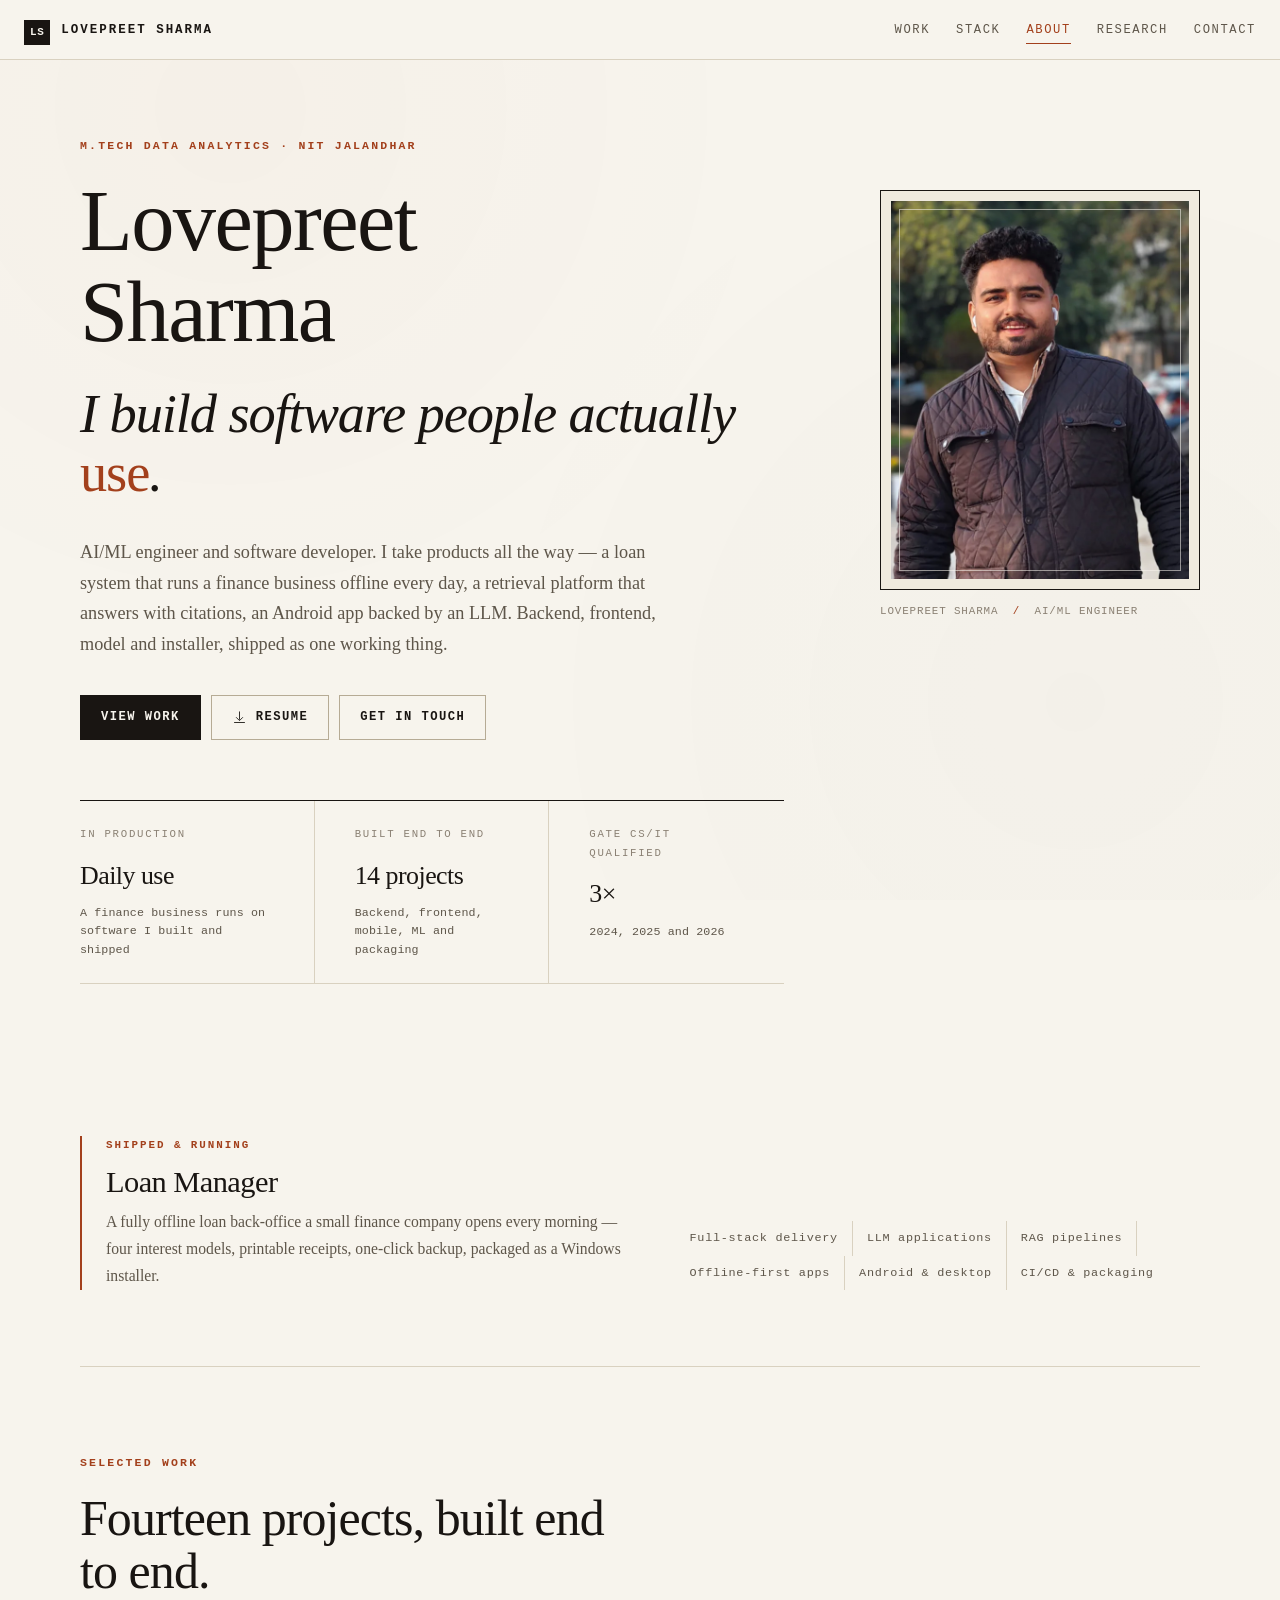
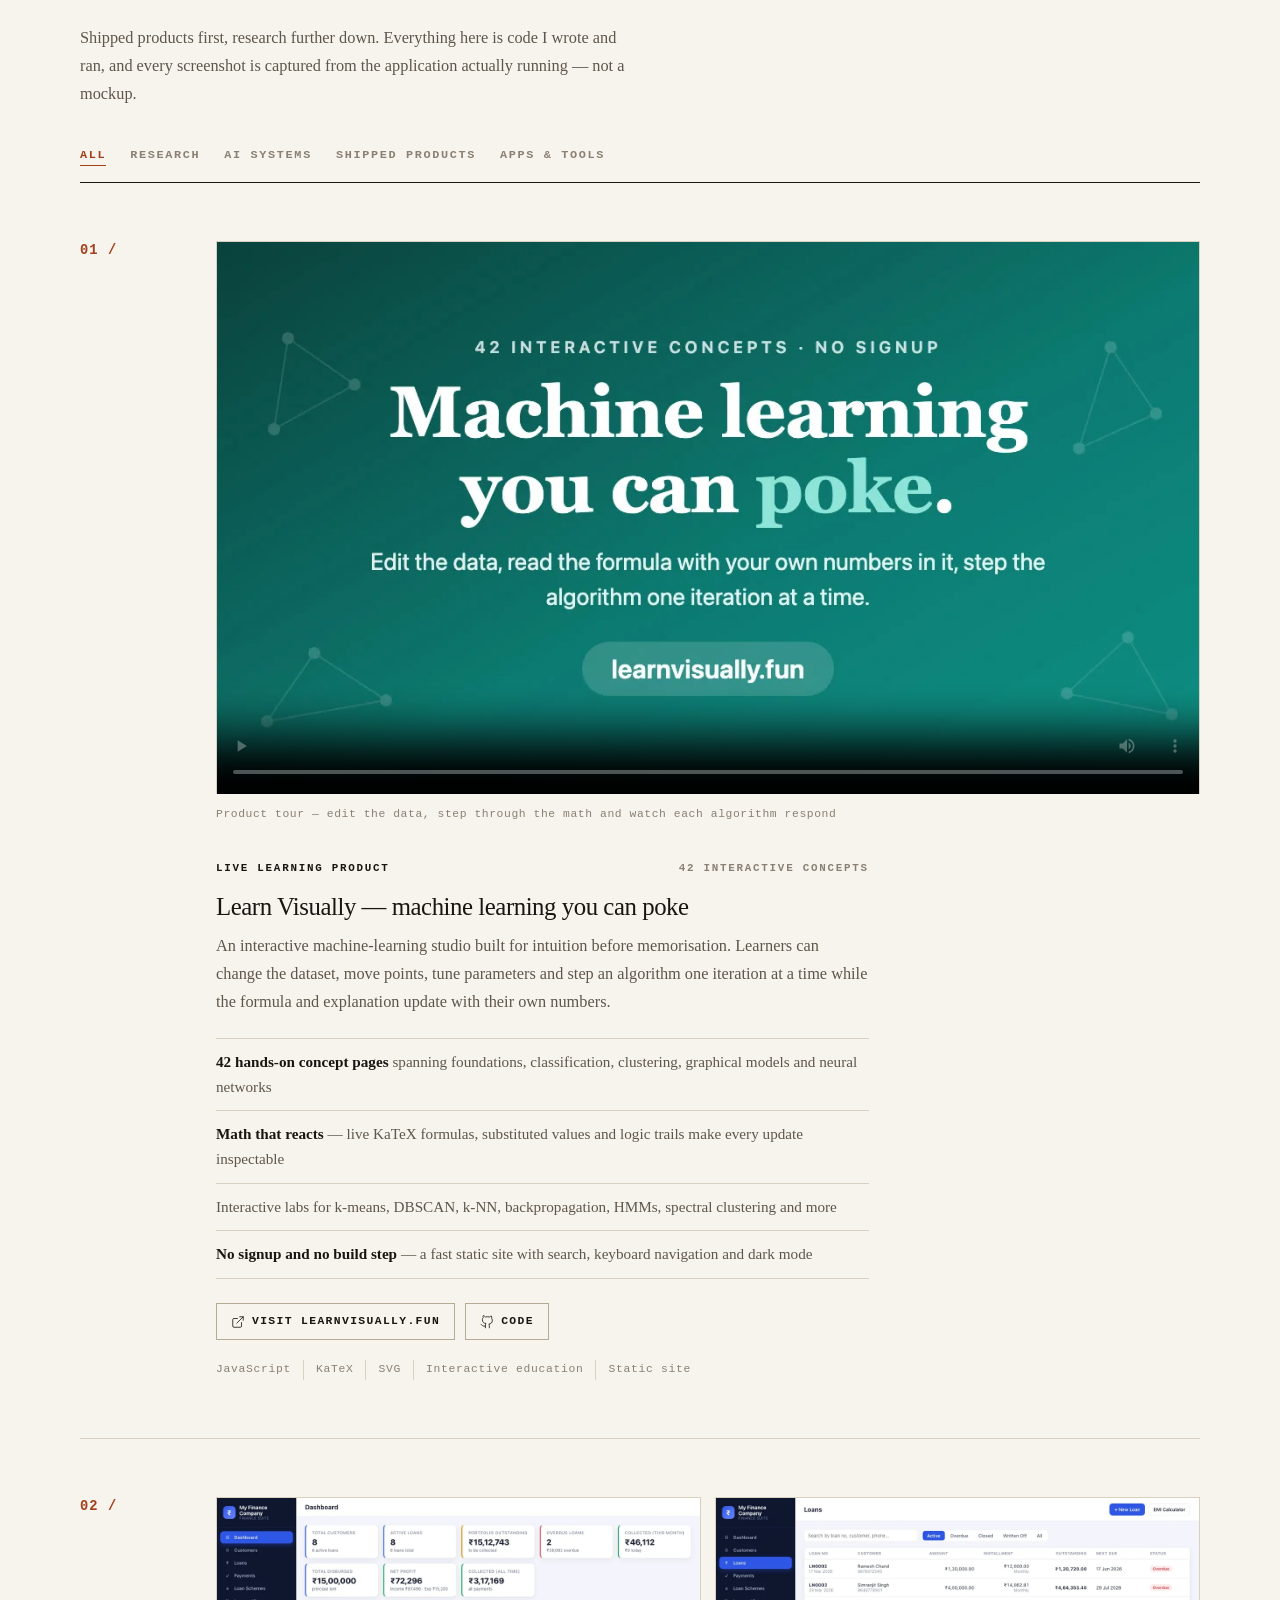
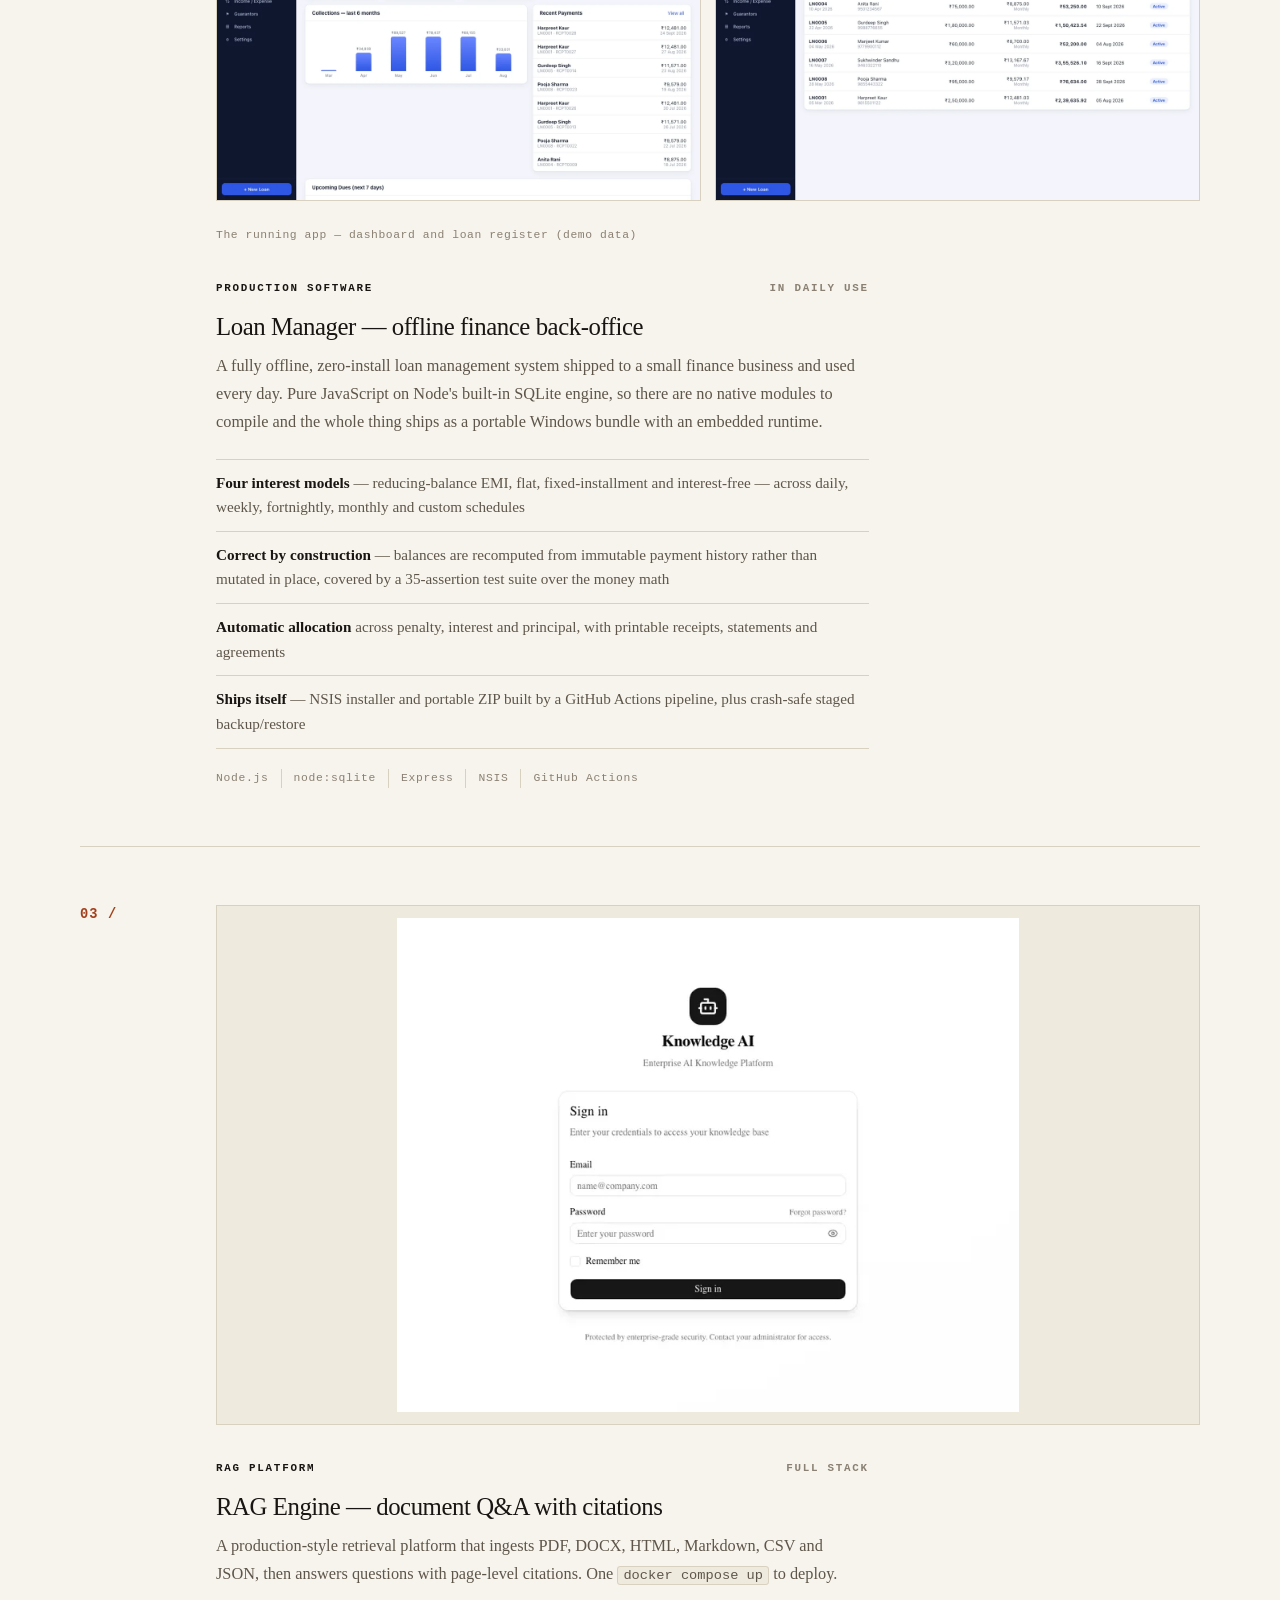
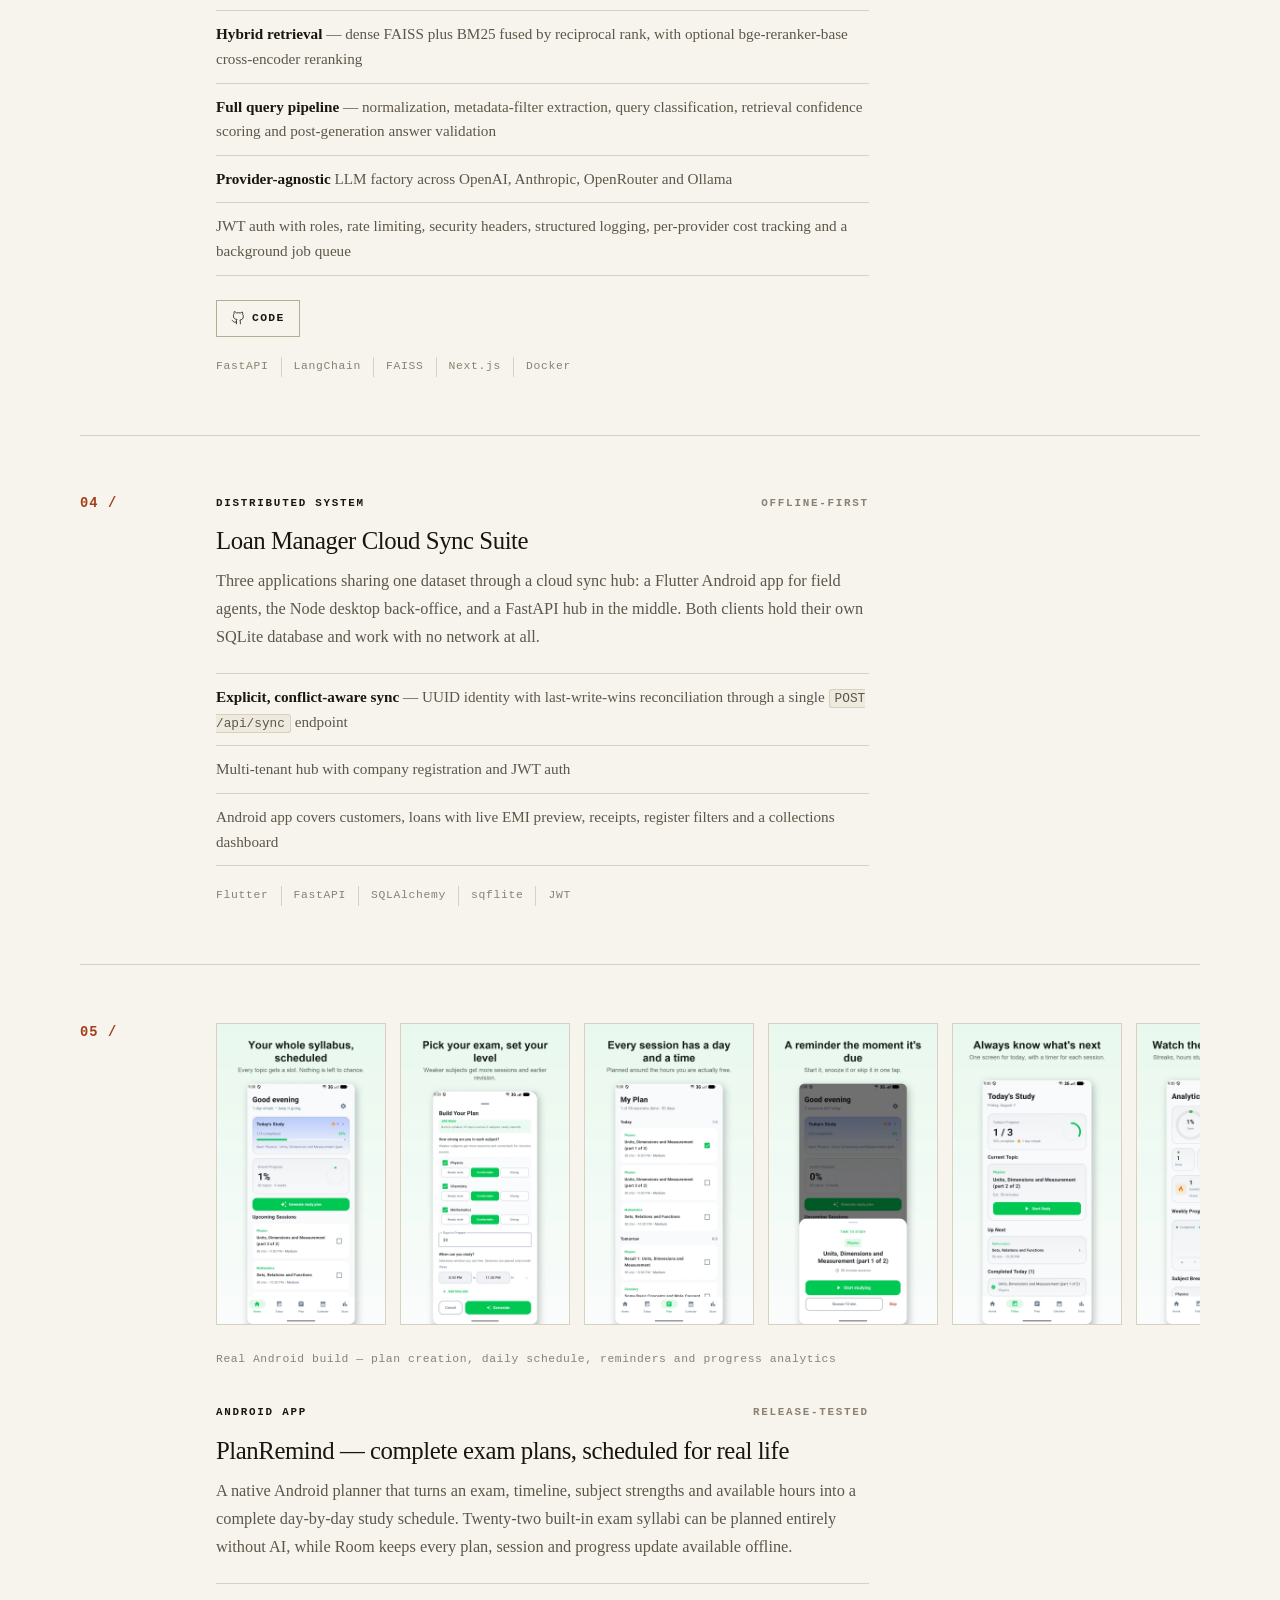
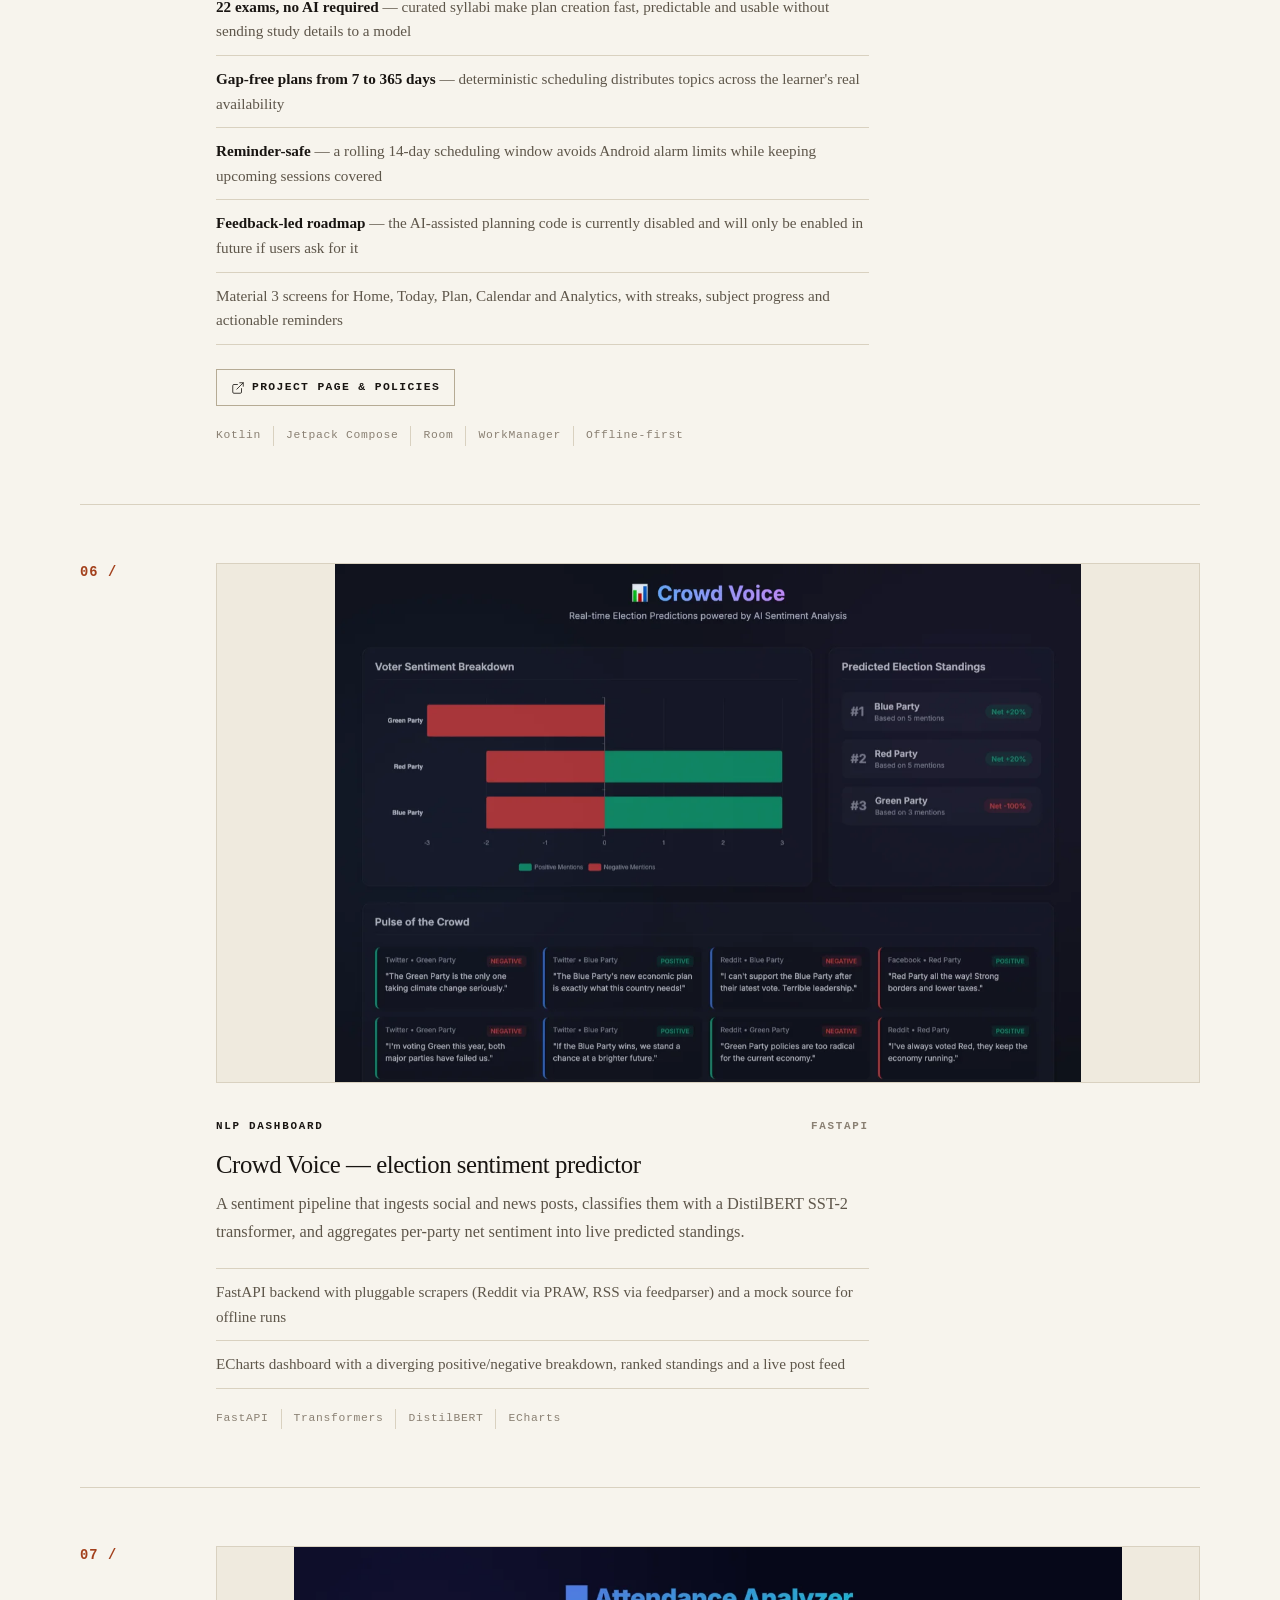
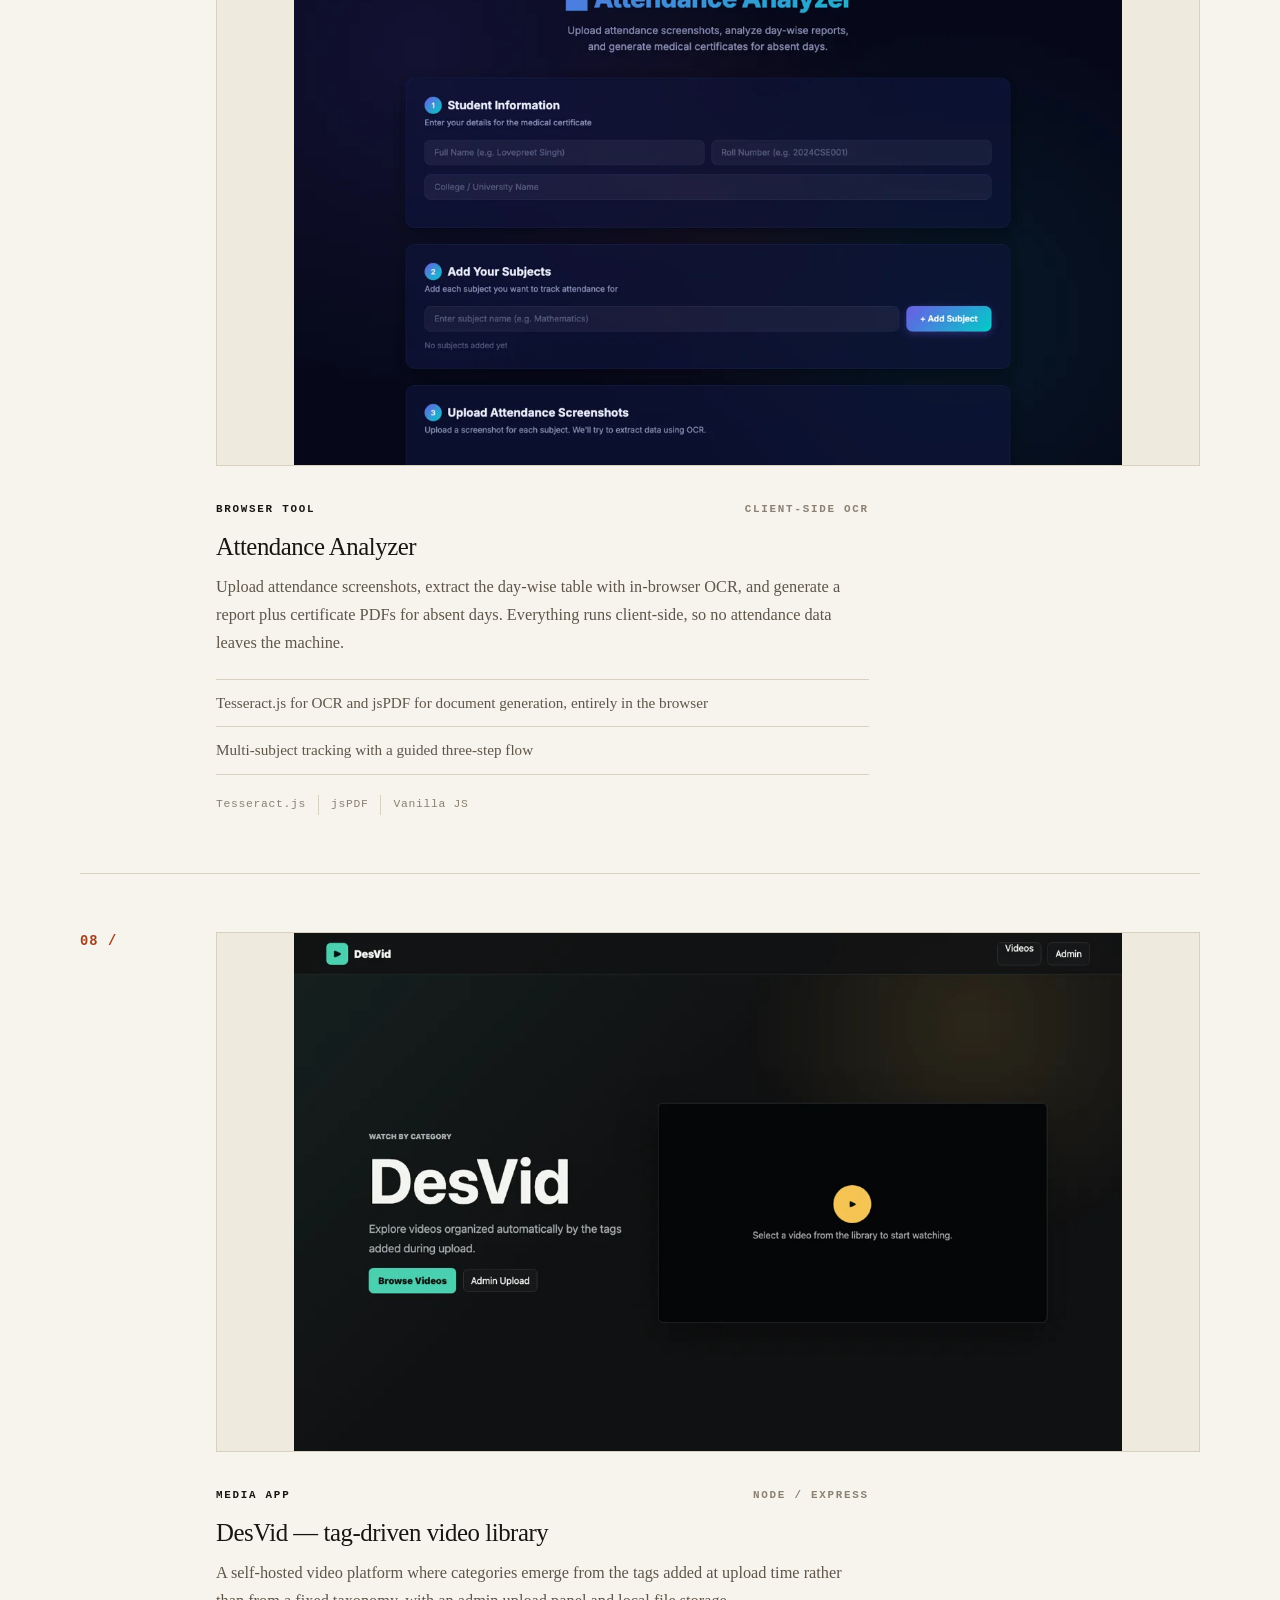
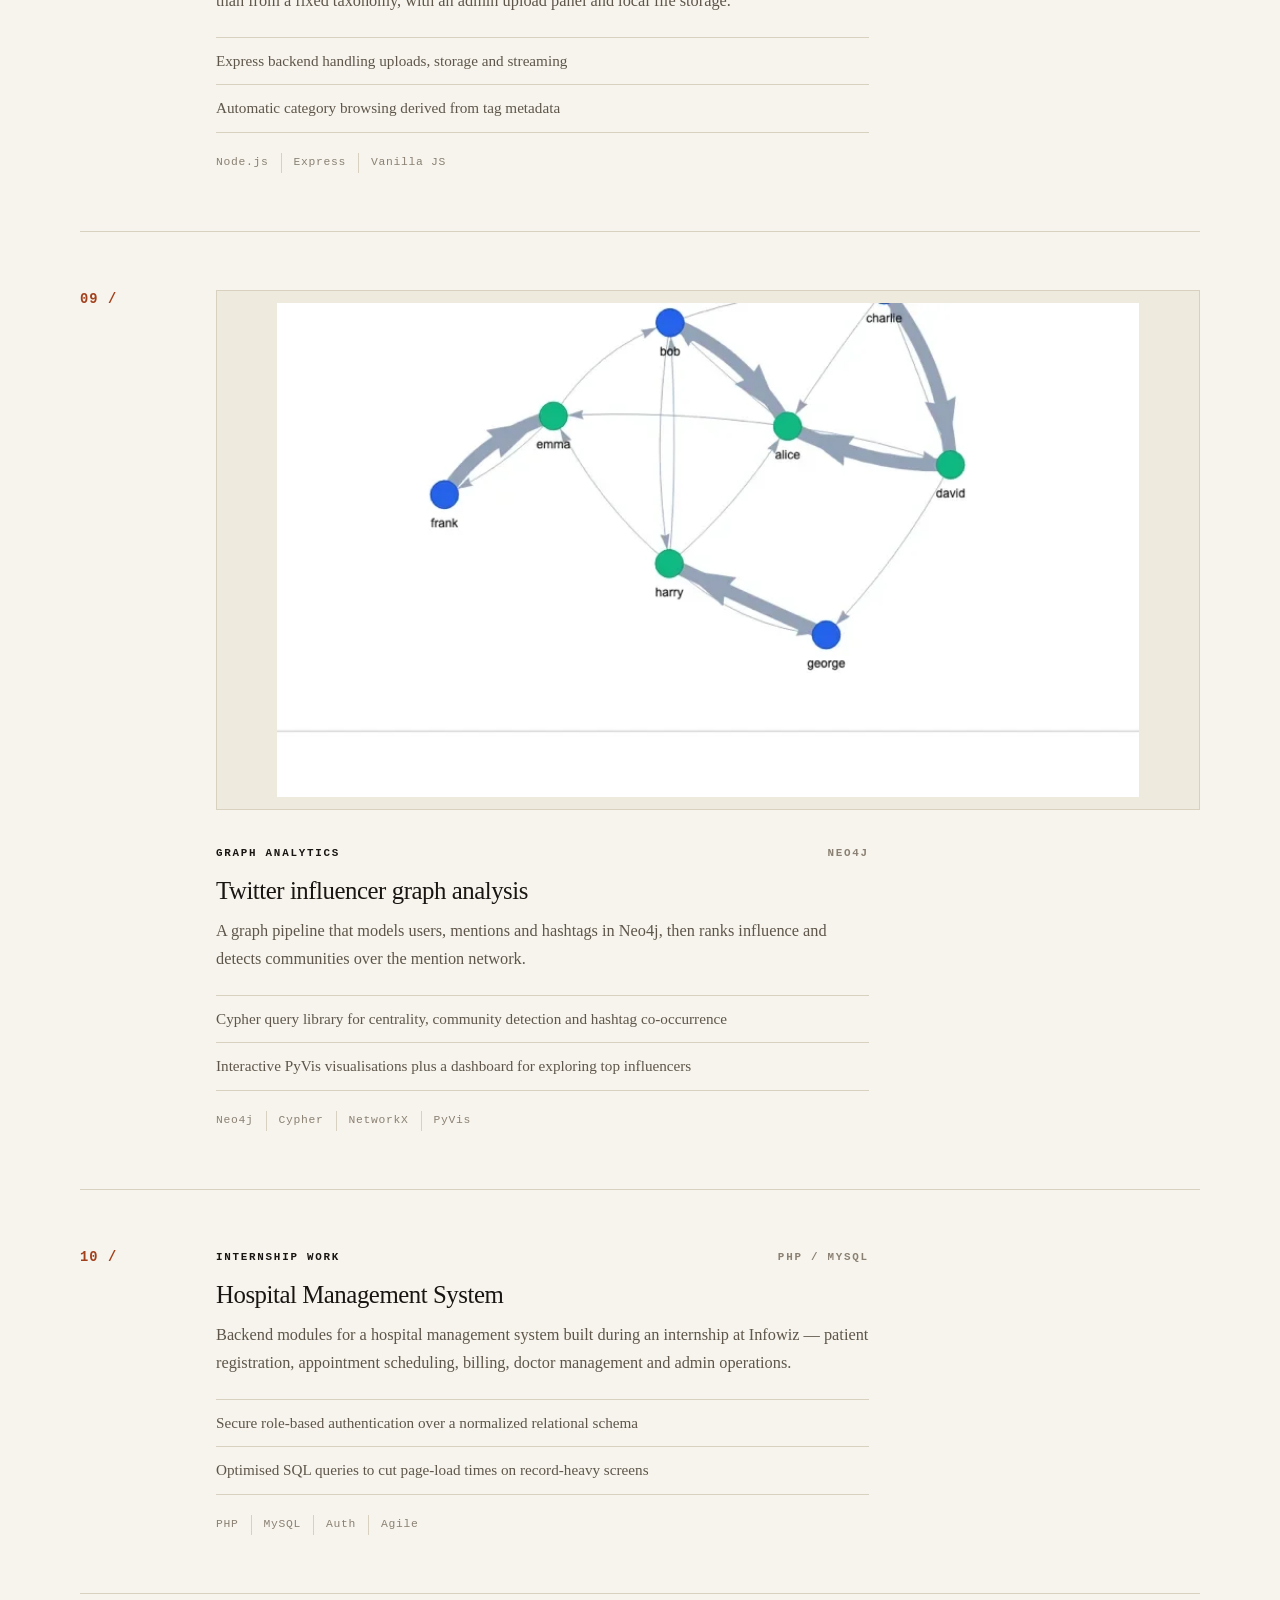
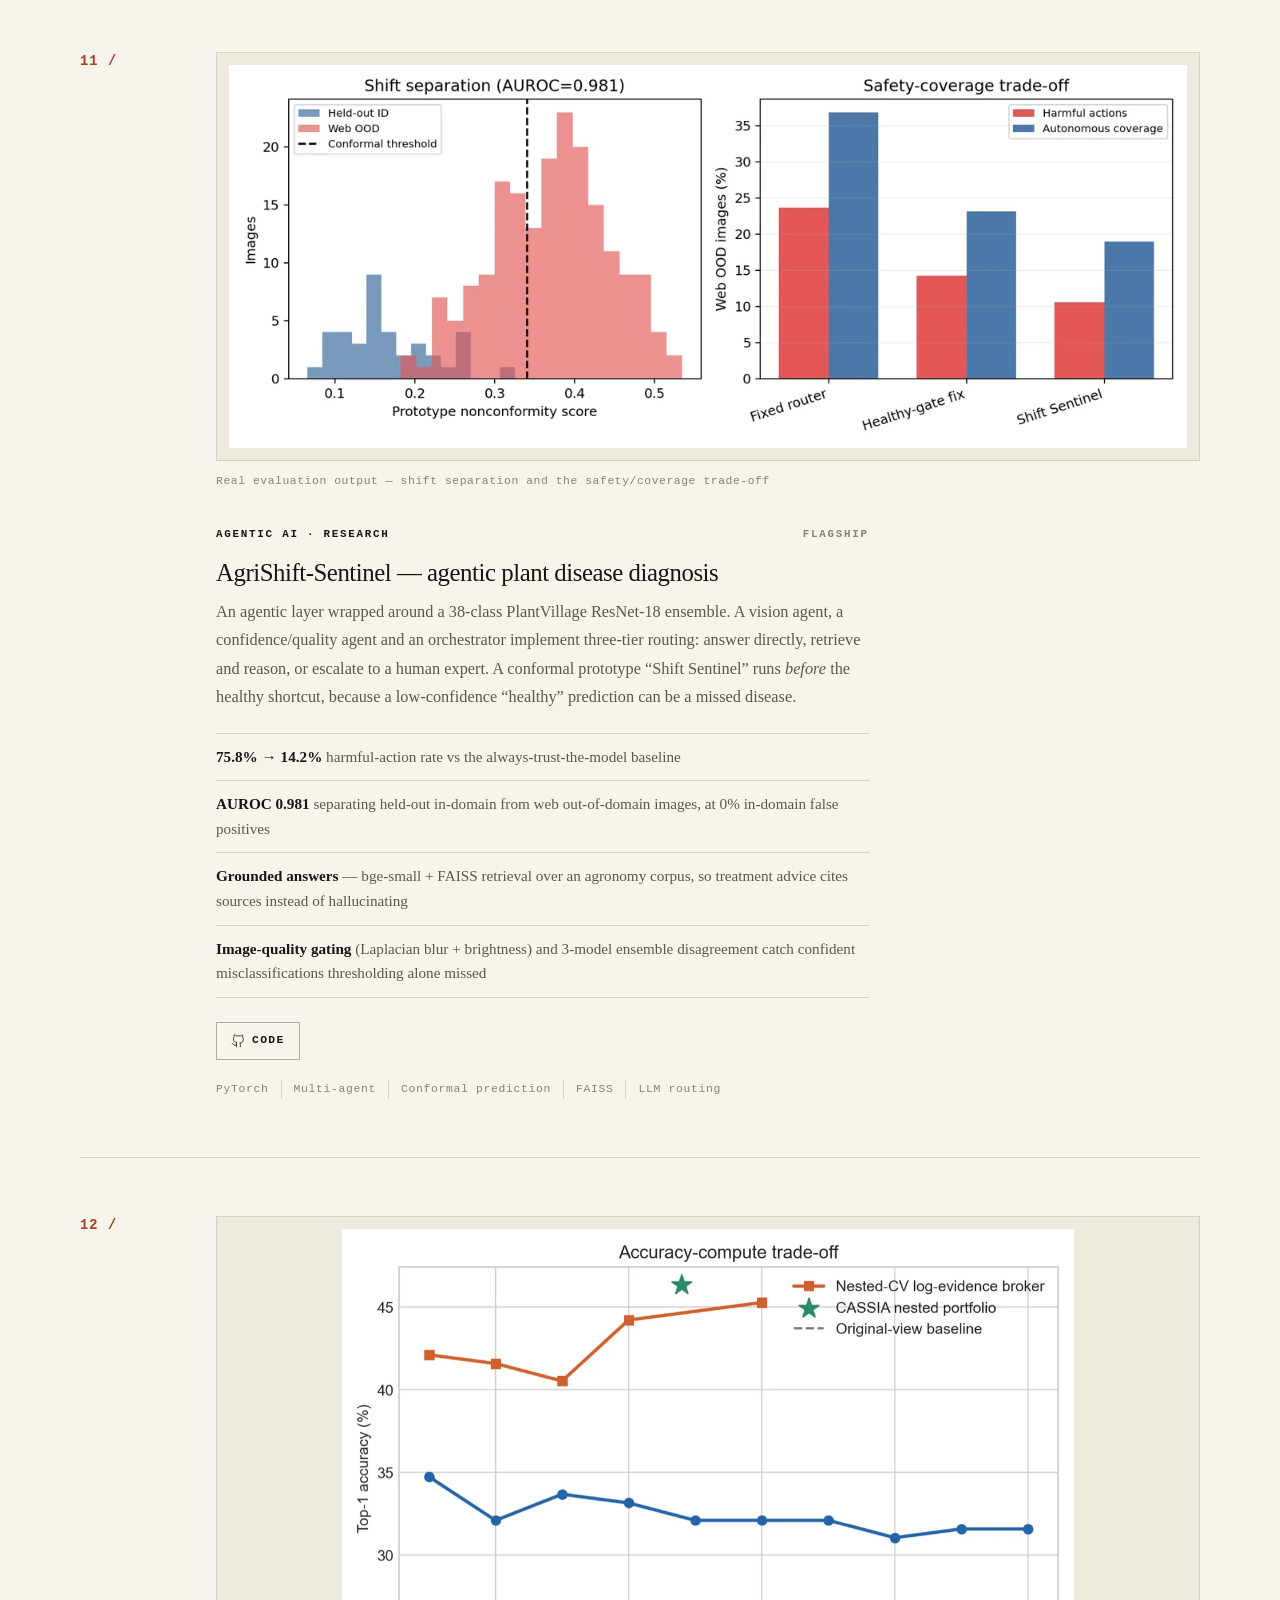
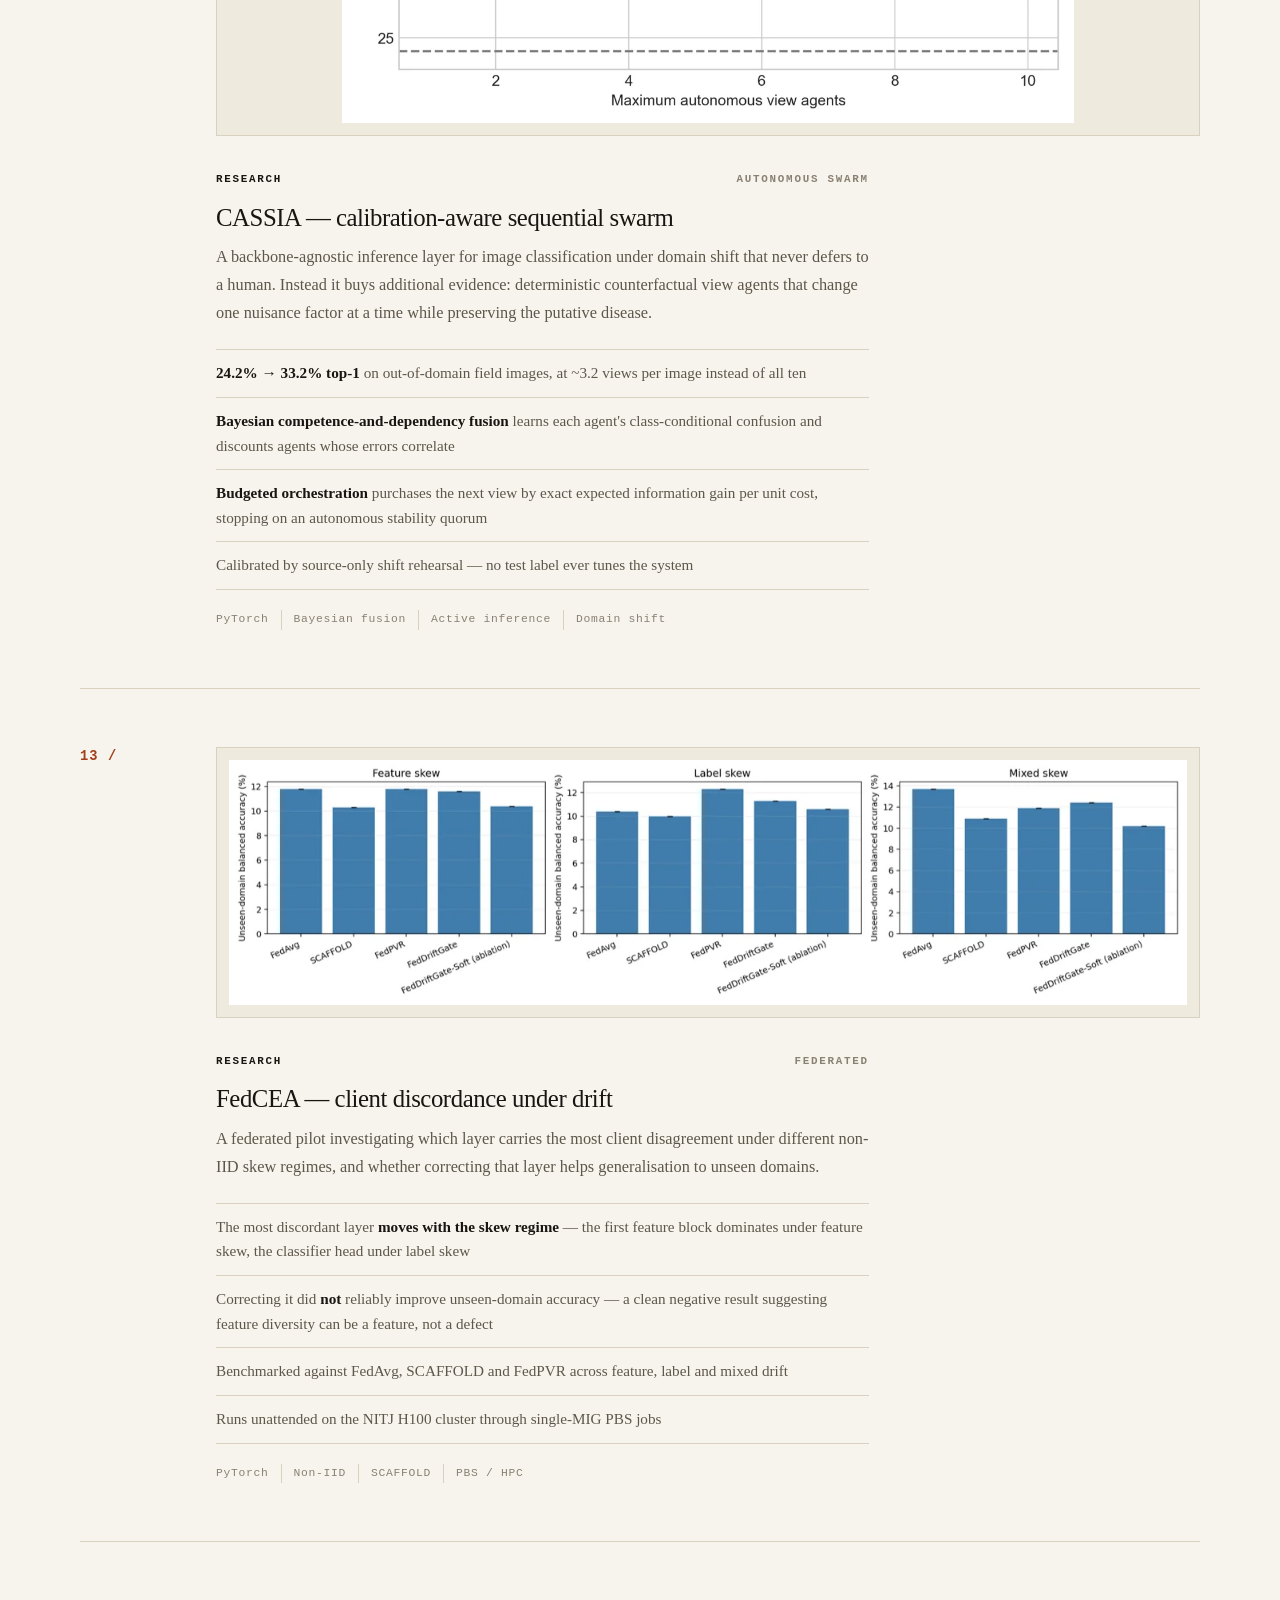
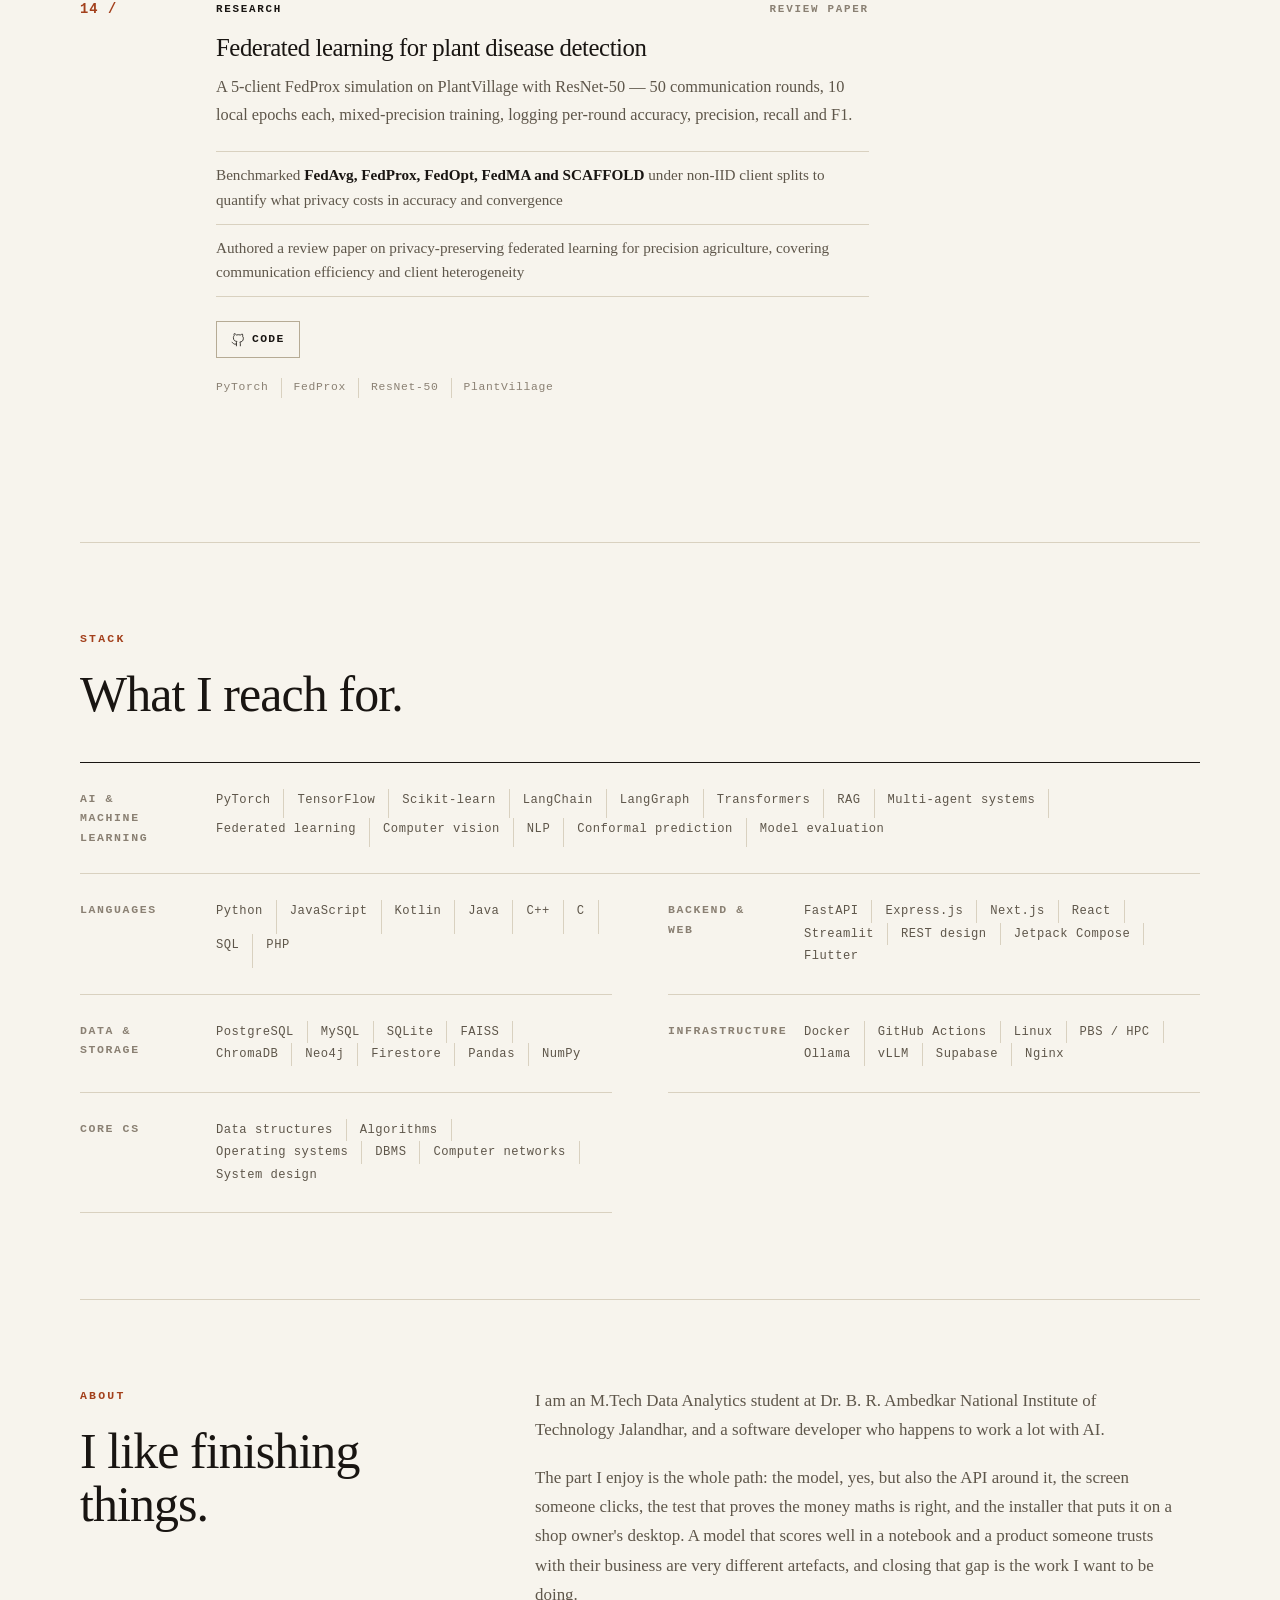
==== commit 06bd11cd: "addee privecy policy for my planremind android app" ====
--- a/index.html
+++ b/index.html
@@ -294,6 +294,9 @@
                 <li><strong>Feedback-led roadmap</strong> &mdash; the AI-assisted planning code is currently disabled and will only be enabled in future if users ask for it</li>
                 <li>Material 3 screens for Home, Today, Plan, Calendar and Analytics, with streaks, subject progress and actionable reminders</li>
               </ul>
+              <div class="project-links">
+                <a href="planremind/"><svg viewBox="0 0 24 24" fill="none" stroke="currentColor" stroke-width="2" stroke-linecap="round" stroke-linejoin="round" aria-hidden="true"><path d="M18 13v6a2 2 0 0 1-2 2H5a2 2 0 0 1-2-2V8a2 2 0 0 1 2-2h6"/><path d="M15 3h6v6M10 14 21 3"/></svg>Project page &amp; policies</a>
+              </div>
               <div class="project-tags">
                 <span>Kotlin</span><span>Jetpack Compose</span><span>Room</span><span>WorkManager</span><span>Offline-first</span>
               </div>
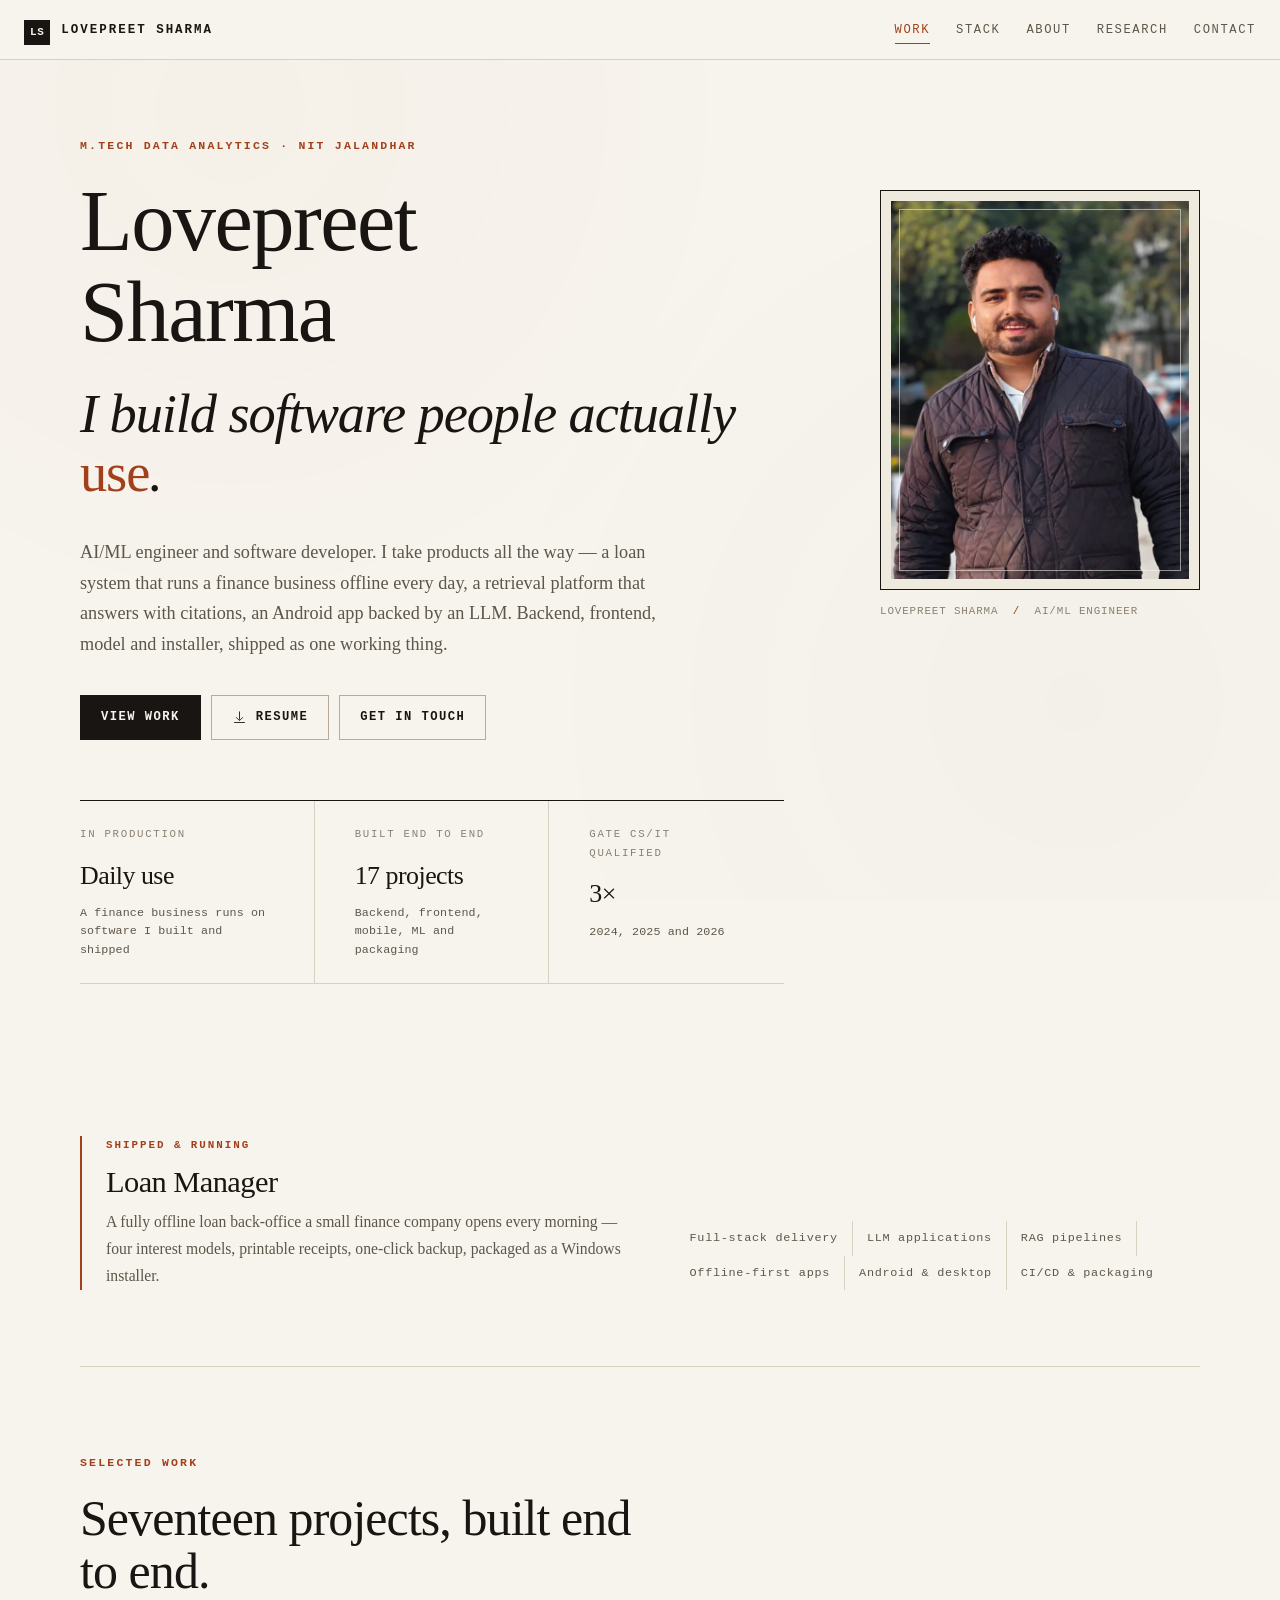
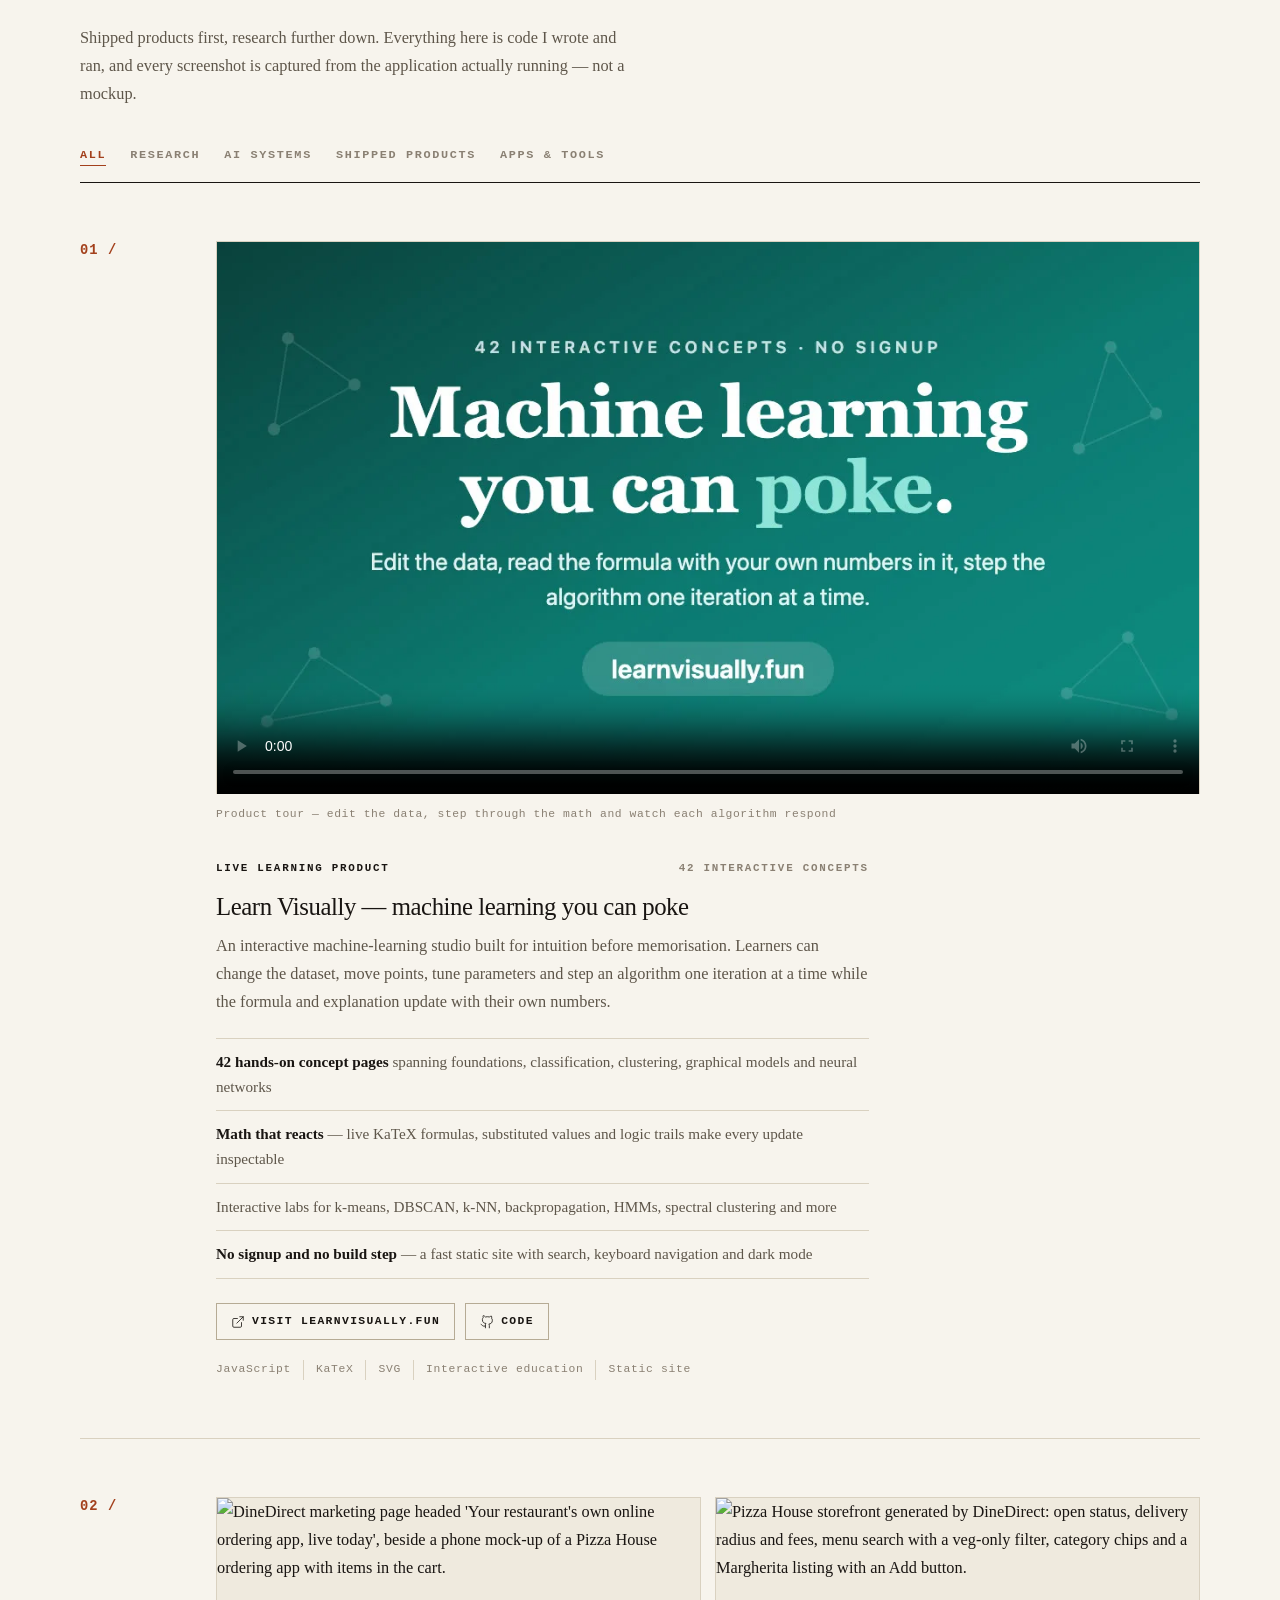
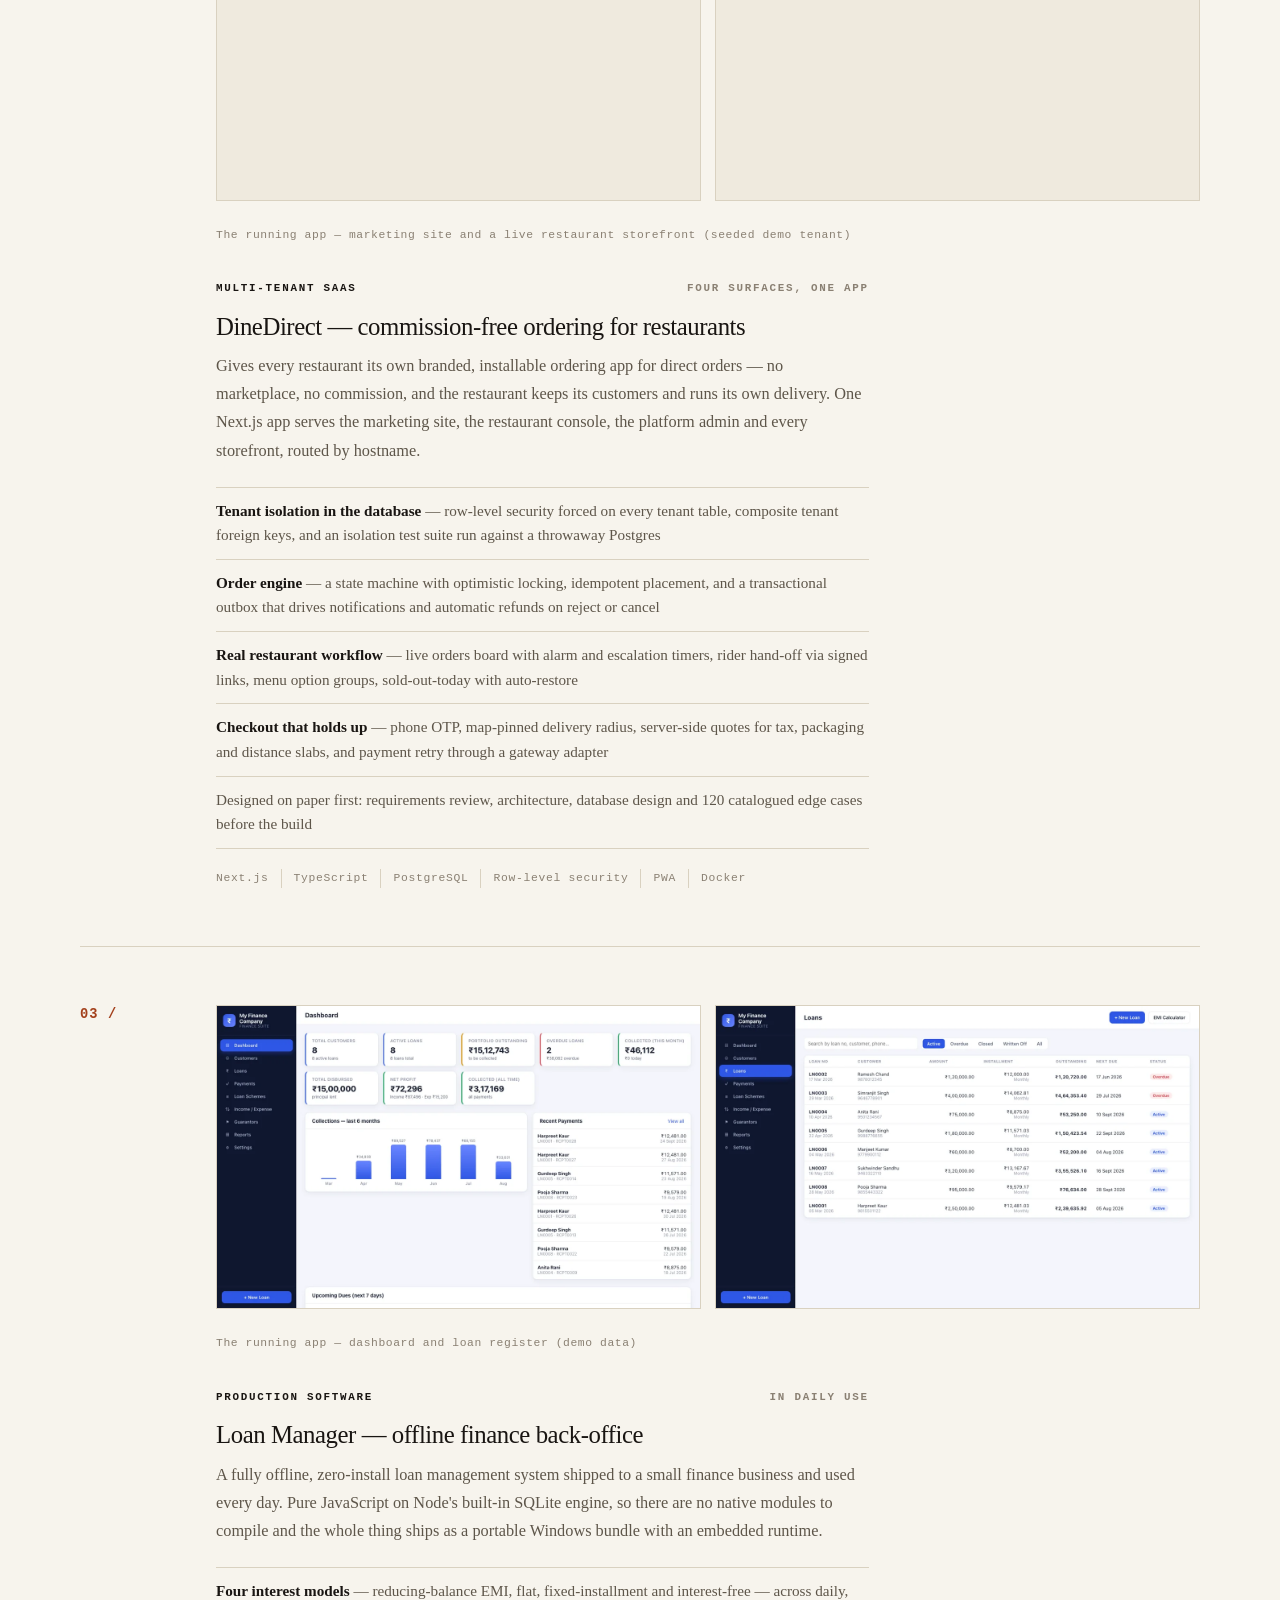
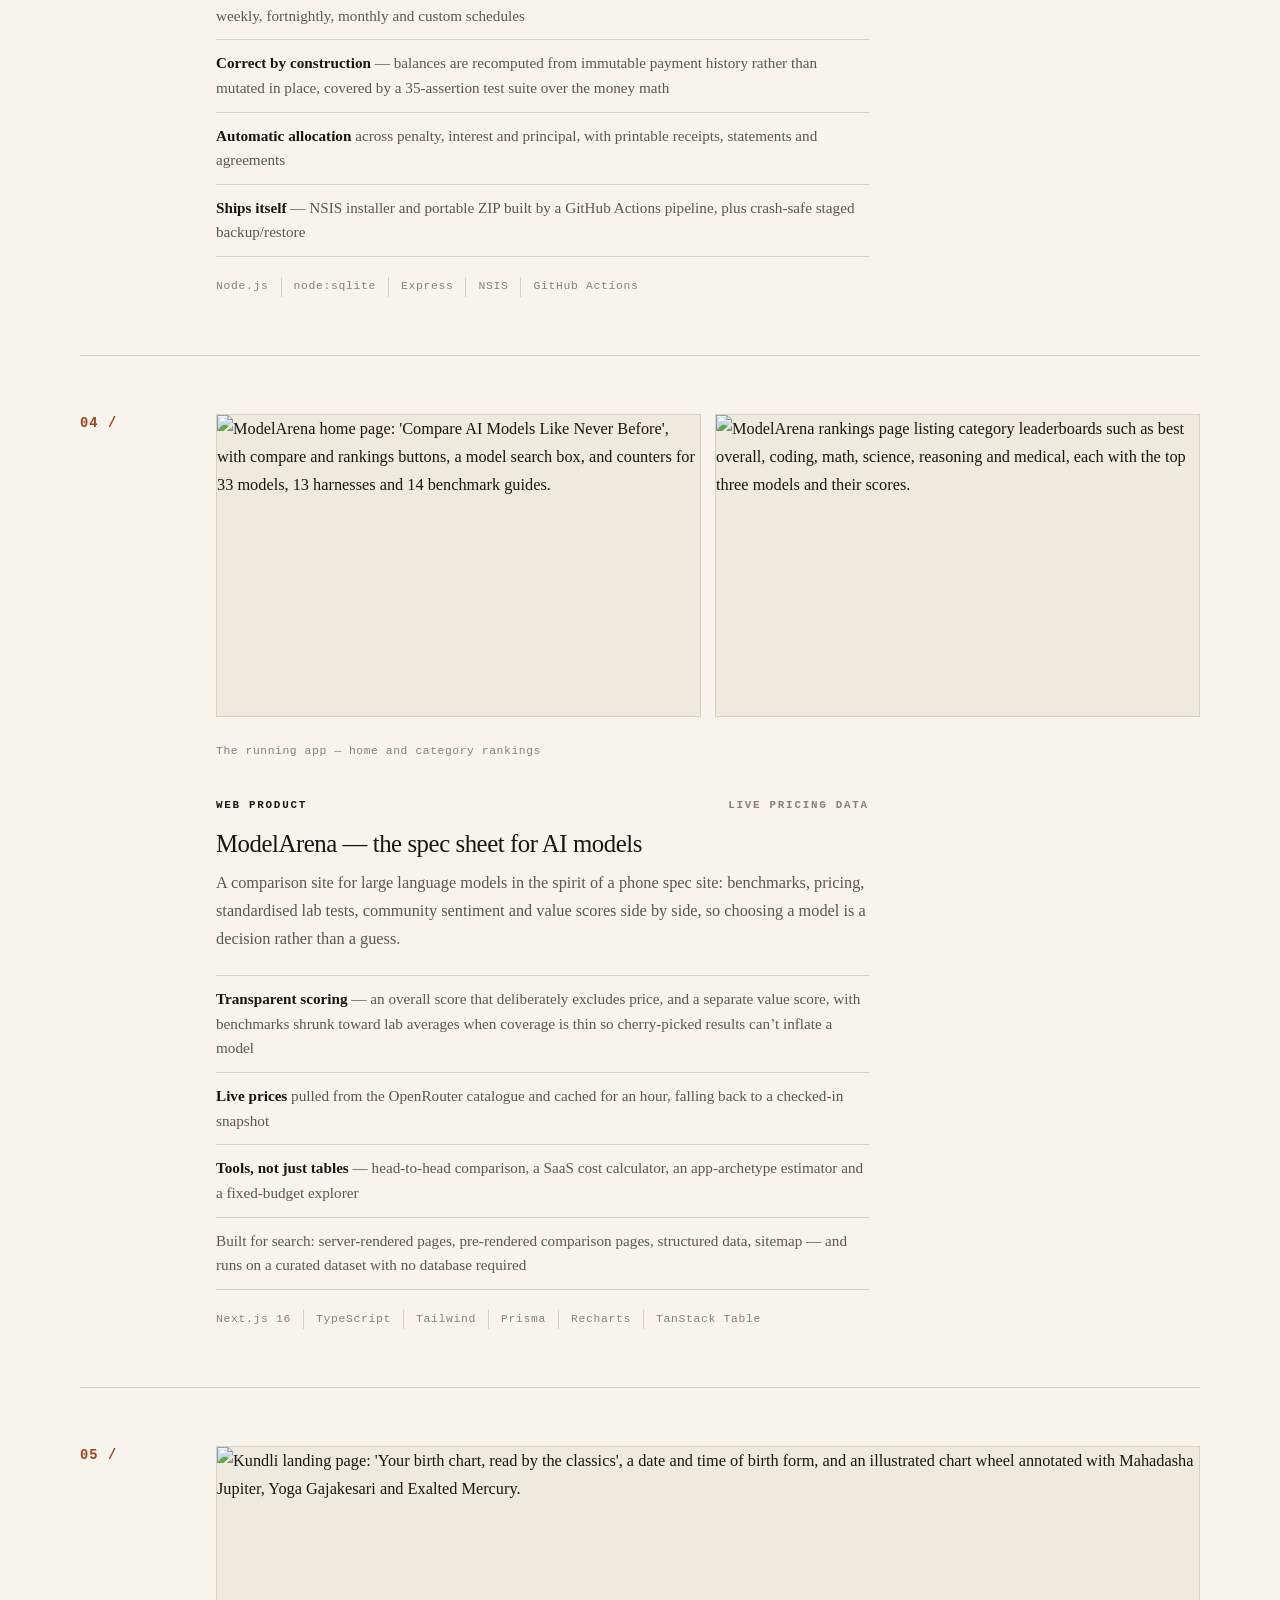
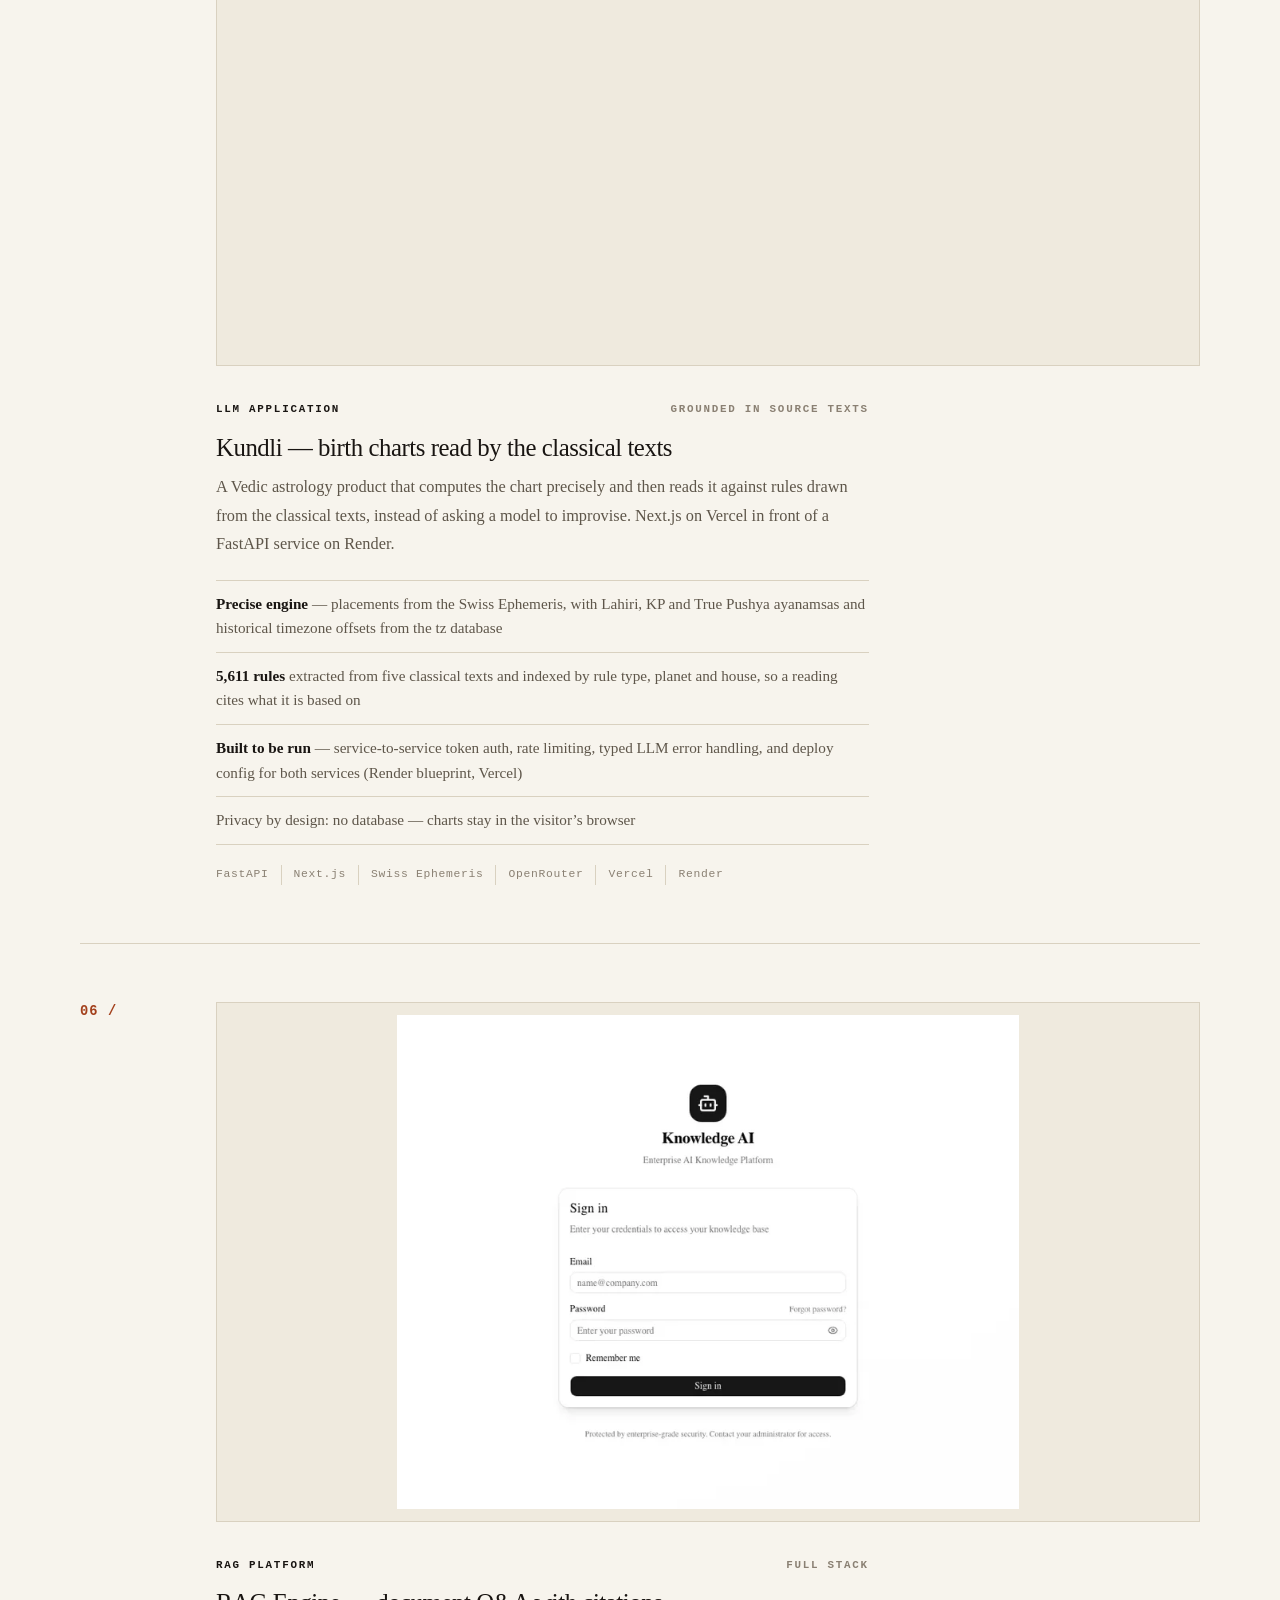
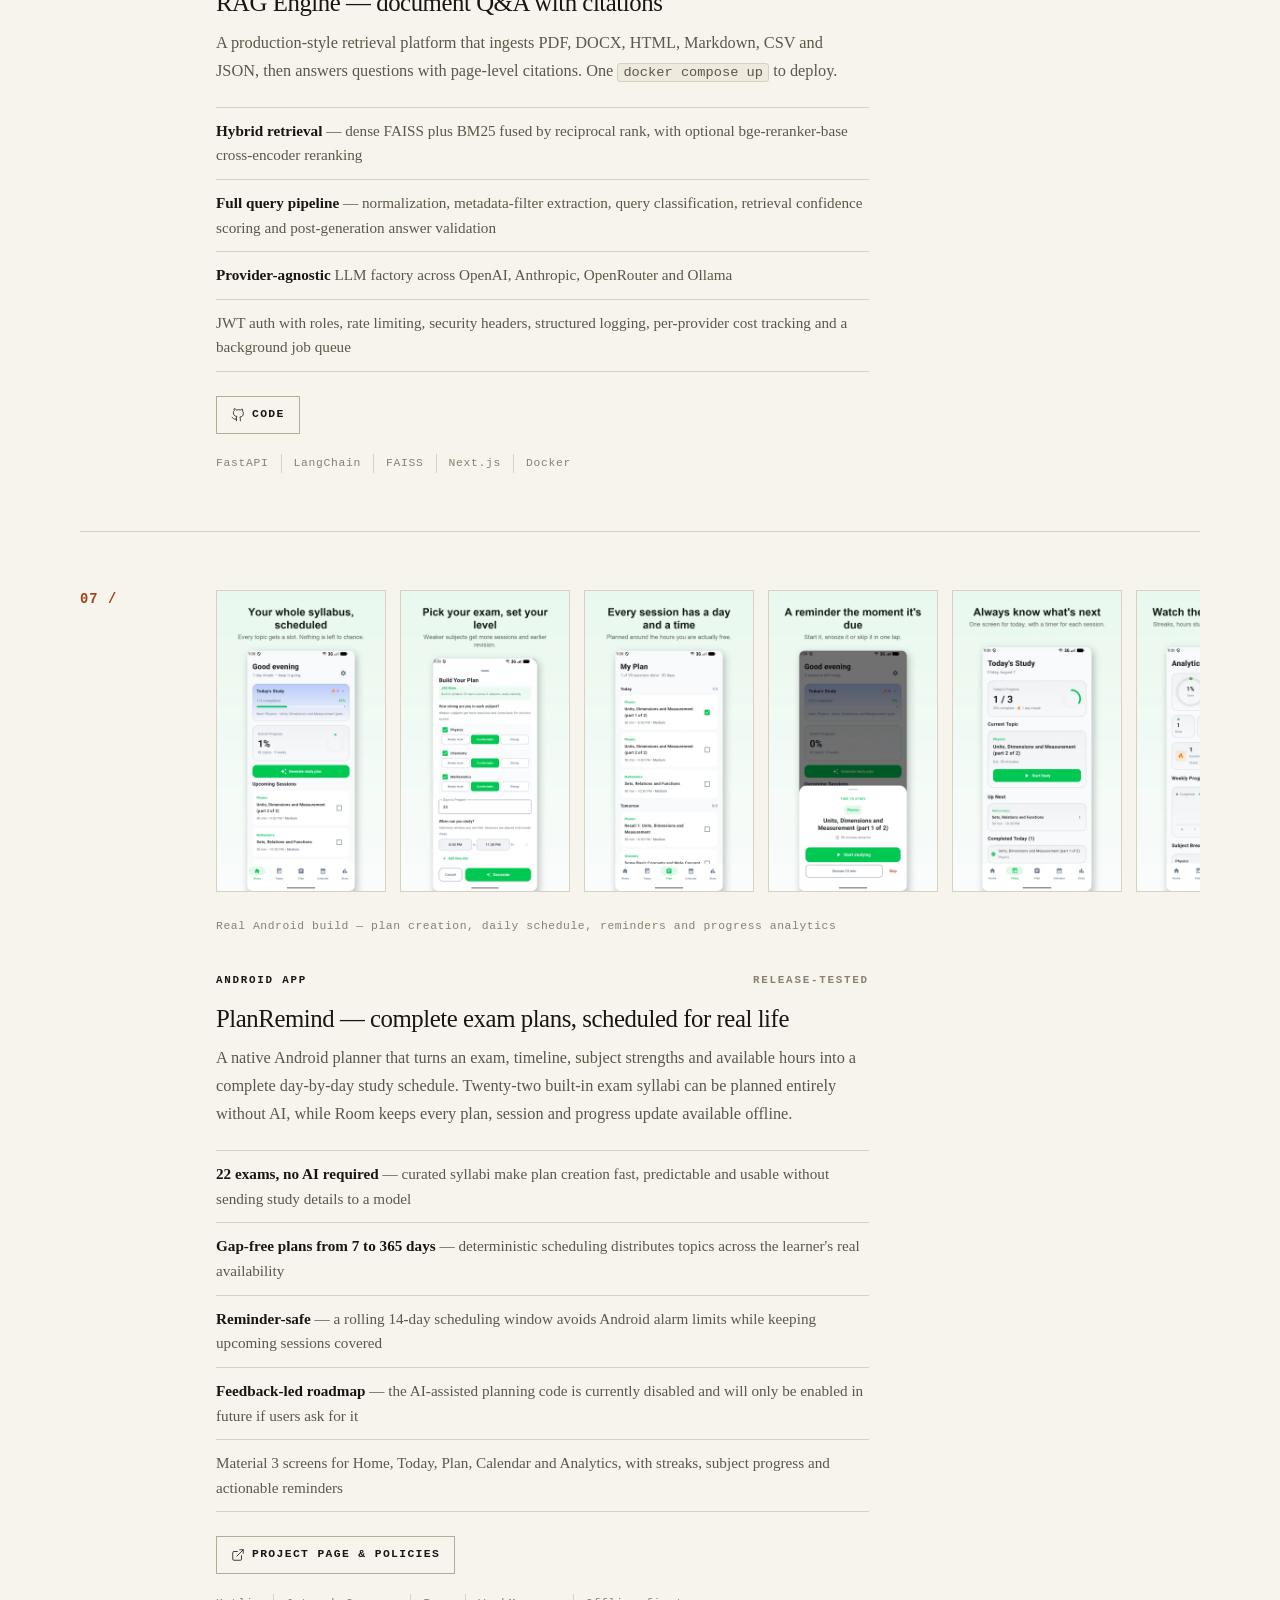
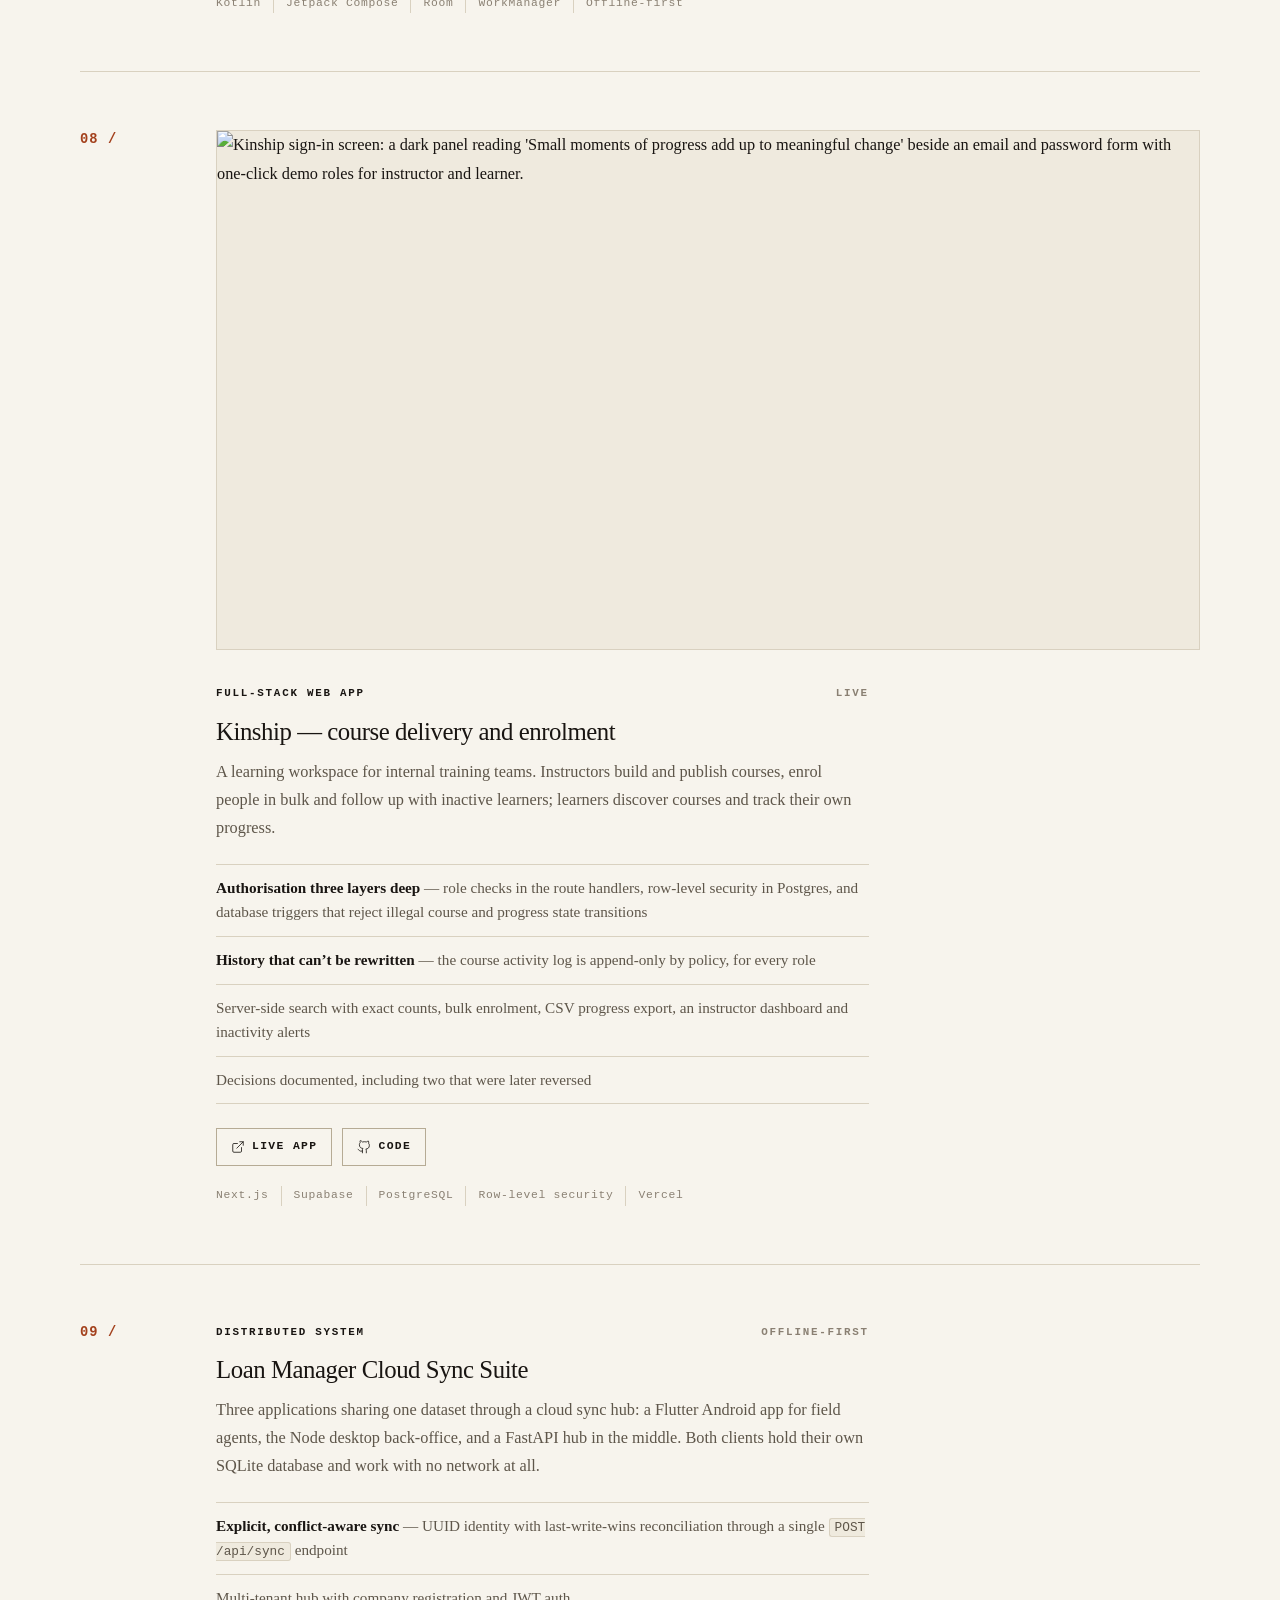
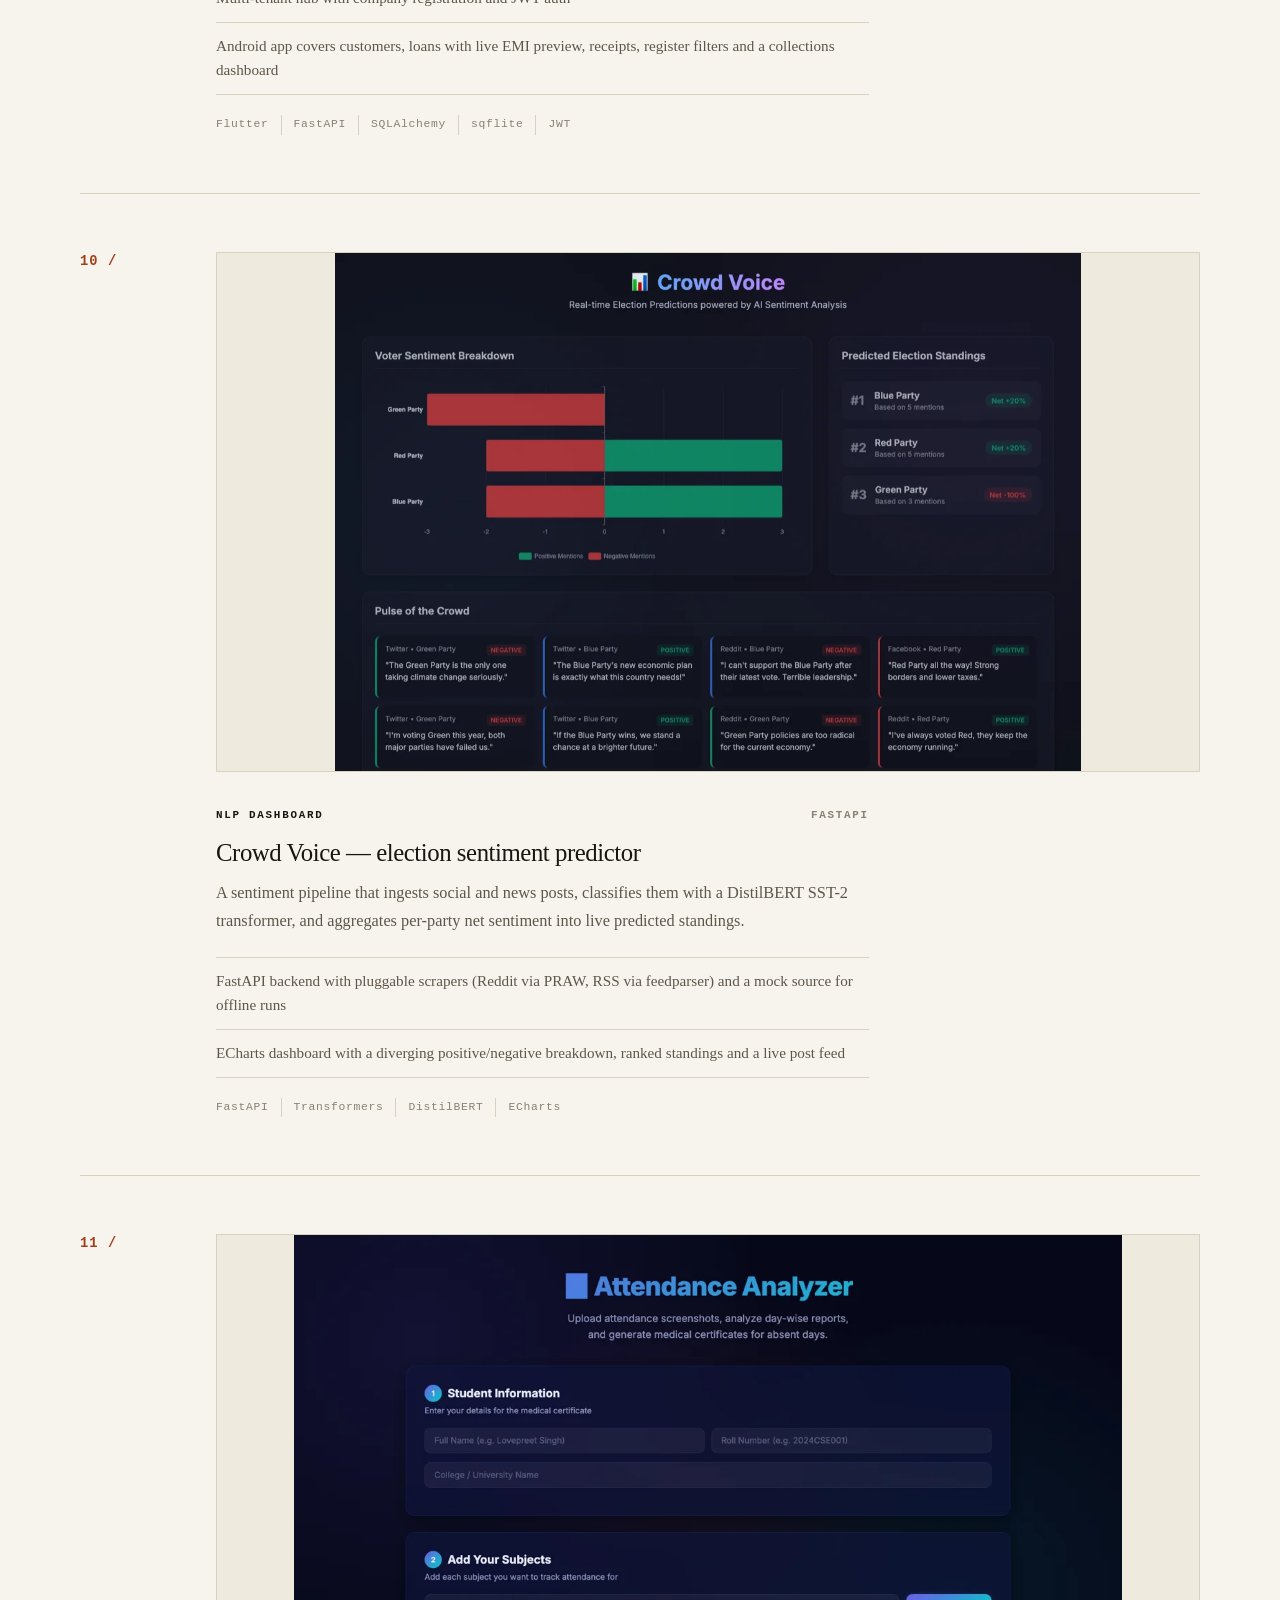
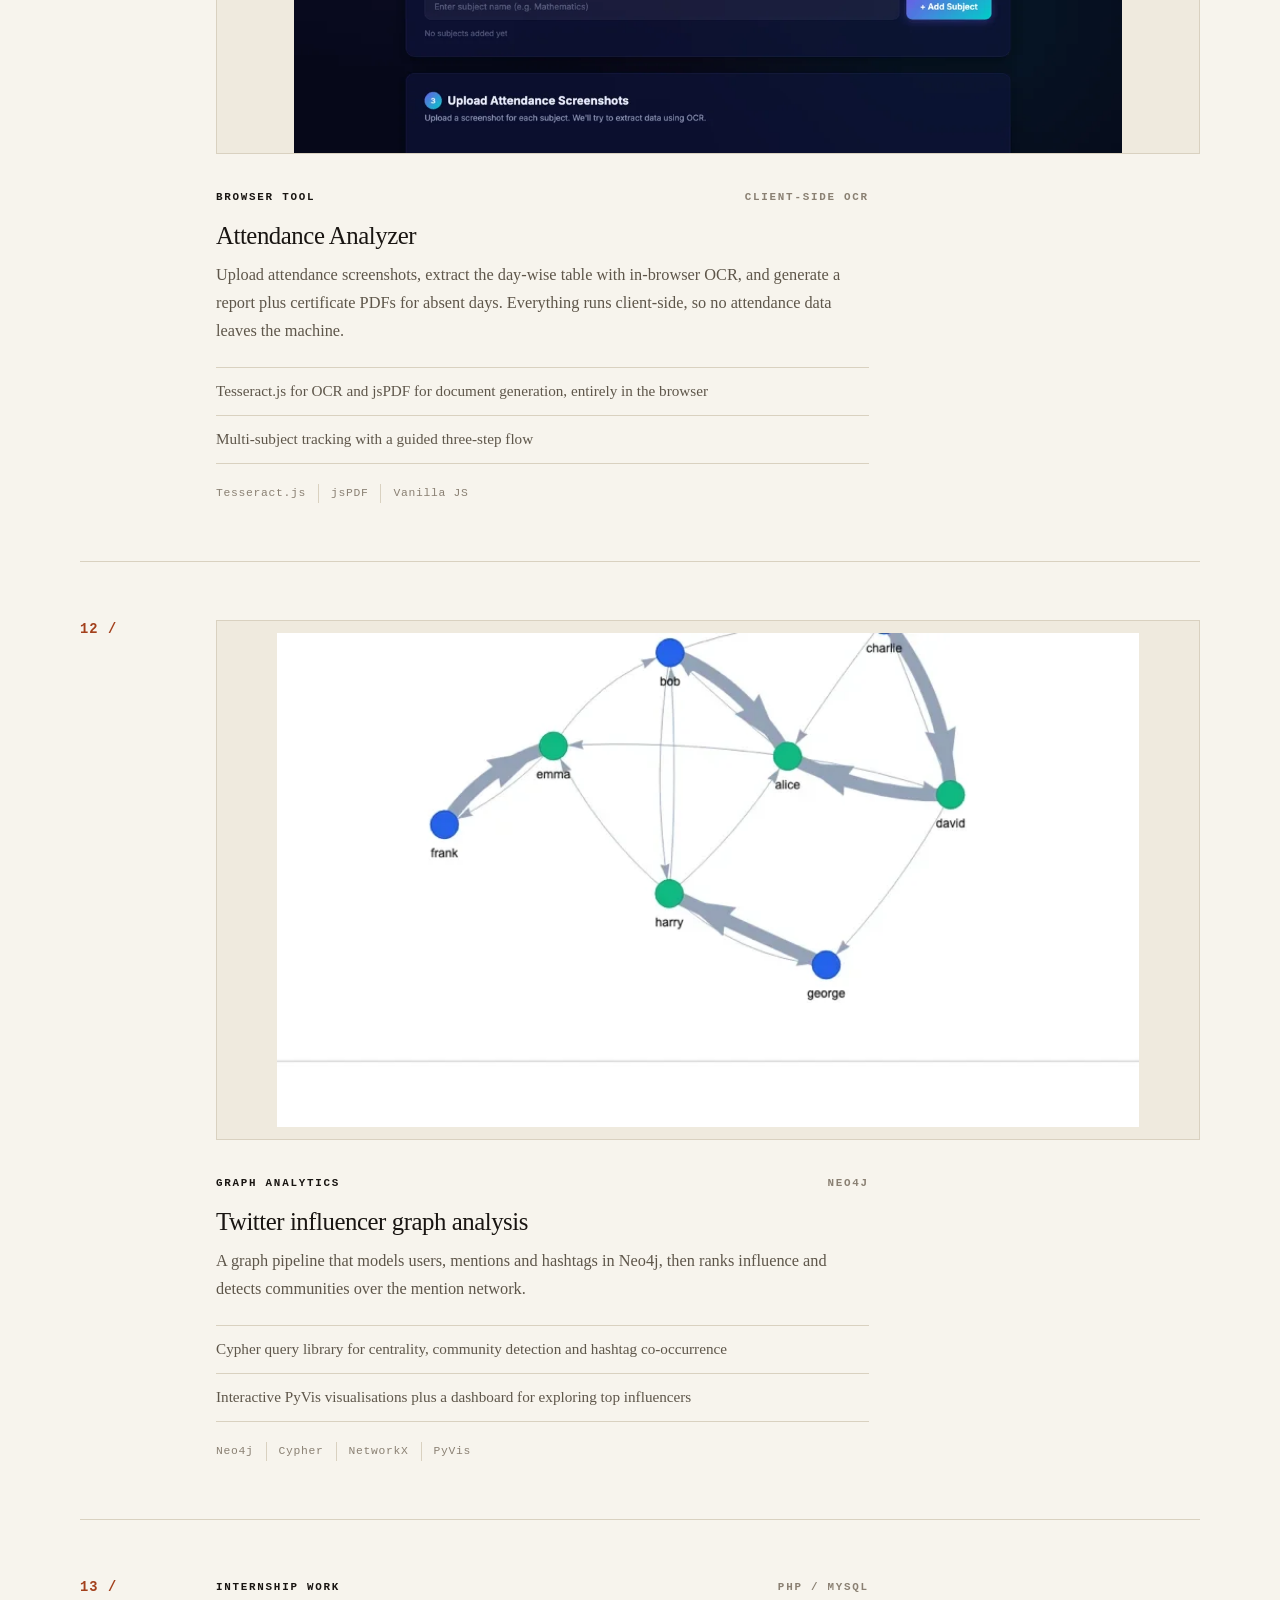
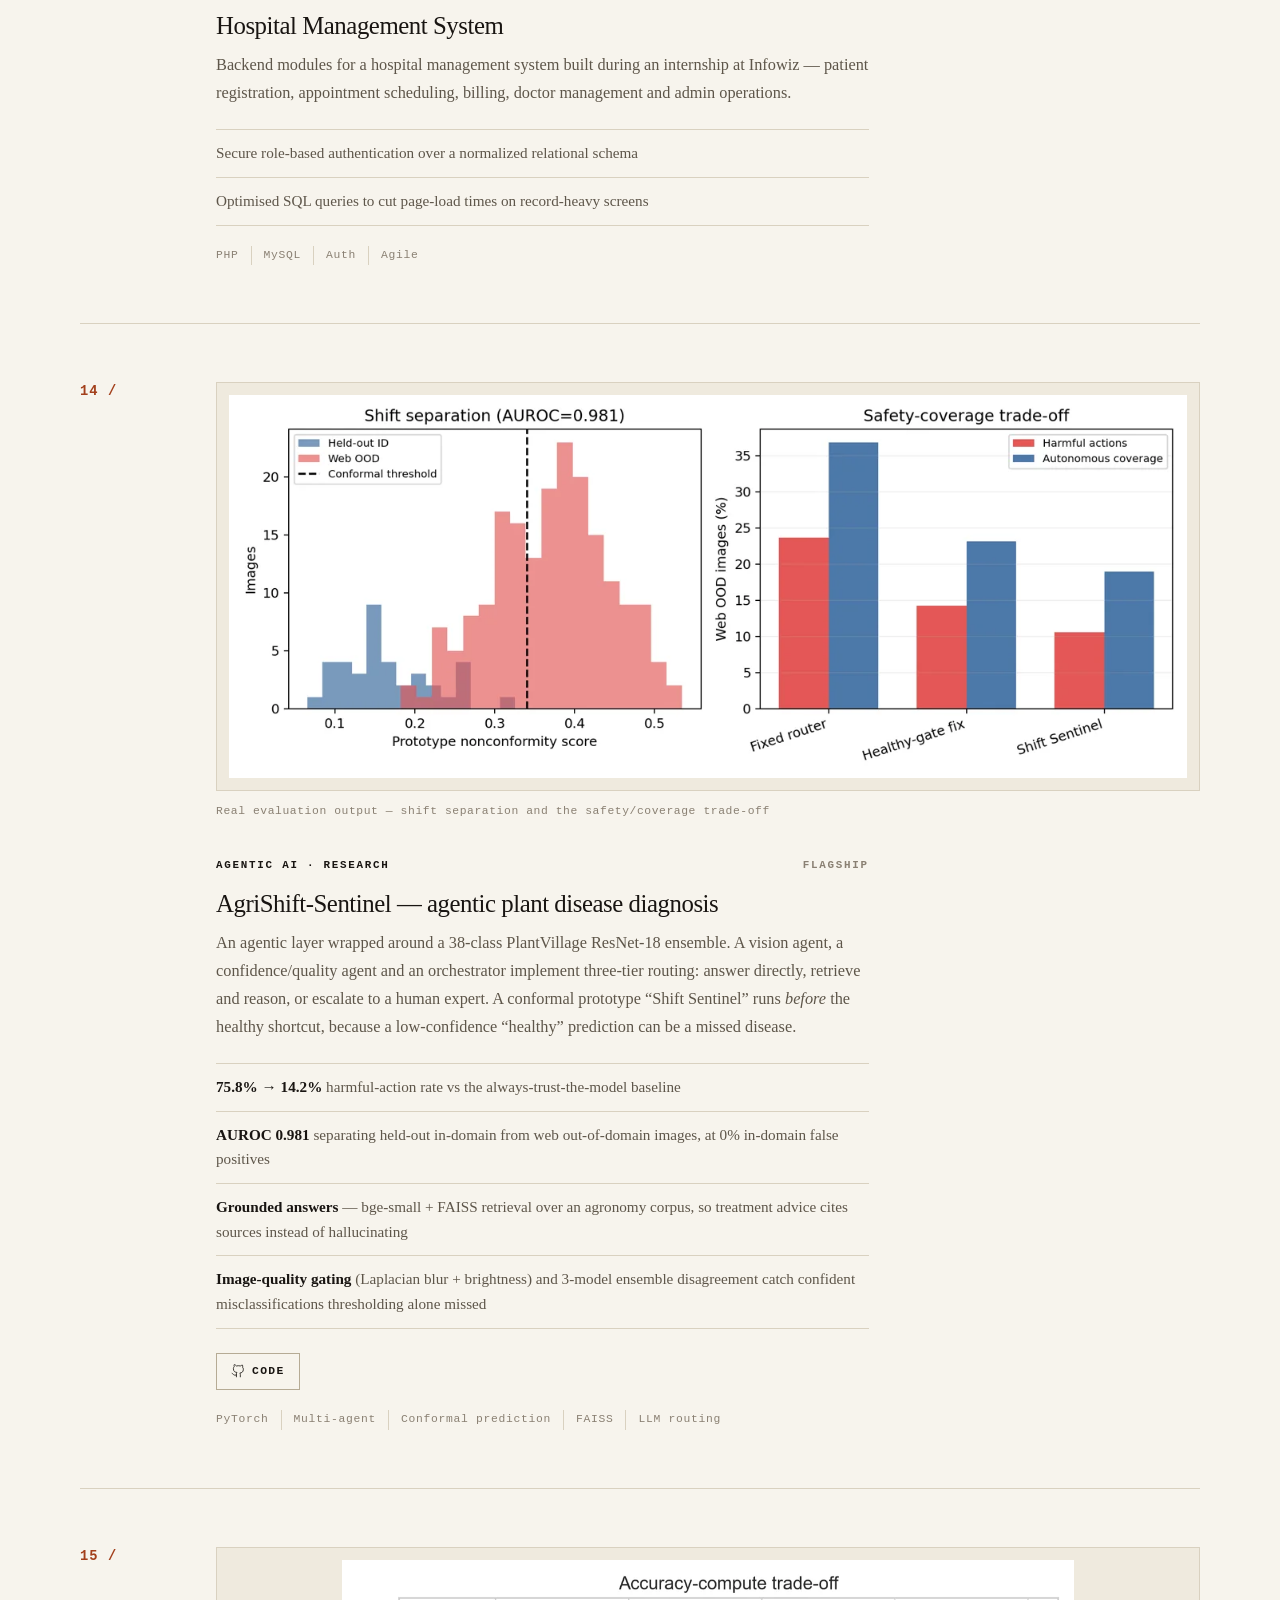
==== commit 6f2bb5a9: "Add TypeScript, Tailwind, Prisma, Vercel and Render to the stack The new projects are written in Typ" ====
--- a/index.html
+++ b/index.html
@@ -60,7 +60,7 @@
             </div>
             <div>
               <dt>Built end to end</dt>
-              <dd><span class="stat-num">14 projects</span></dd>
+              <dd><span class="stat-num">17 projects</span></dd>
               <dd class="stat-note">Backend, frontend, mobile, ML and packaging</dd>
             </div>
             <div>
@@ -108,7 +108,7 @@
       <section id="work" class="section-shell">
         <div class="section-heading">
           <p class="section-kicker">Selected work</p>
-          <h2>Fourteen projects, built end to end.</h2>
+          <h2>Seventeen projects, built end to end.</h2>
           <p class="section-text">
             Shipped products first, research further down. Everything here is code I wrote and ran, and every
             screenshot is captured from the application actually running &mdash; not a mockup.
@@ -167,7 +167,46 @@
             </div>
           </article>
 
-          <!-- 2. Loan Manager -->
+          <!-- 2. DineDirect -->
+          <article class="project-card is-wide" data-cat="product systems">
+            <figure class="shot shot-duo">
+              <img
+                src="assets/shots/dinedirect-site.webp"
+                alt="DineDirect marketing page headed 'Your restaurant's own online ordering app, live today', beside a phone mock-up of a Pizza House ordering app with items in the cart."
+                width="1200" height="750" loading="lazy" decoding="async"
+              >
+              <img
+                src="assets/shots/dinedirect-store.webp"
+                alt="Pizza House storefront generated by DineDirect: open status, delivery radius and fees, menu search with a veg-only filter, category chips and a Margherita listing with an Add button."
+                width="1200" height="750" loading="lazy" decoding="async"
+              >
+              <figcaption>The running app &mdash; marketing site and a live restaurant storefront (seeded demo tenant)</figcaption>
+            </figure>
+            <div class="project-body">
+              <div class="project-topline">
+                <span class="tag-role">Multi-tenant SaaS</span>
+                <span class="tag-year">Four surfaces, one app</span>
+              </div>
+              <h3>DineDirect &mdash; commission-free ordering for restaurants</h3>
+              <p>
+                Gives every restaurant its own branded, installable ordering app for direct orders &mdash; no marketplace,
+                no commission, and the restaurant keeps its customers and runs its own delivery. One Next.js app serves
+                the marketing site, the restaurant console, the platform admin and every storefront, routed by hostname.
+              </p>
+              <ul class="metric-list">
+                <li><strong>Tenant isolation in the database</strong> &mdash; row-level security forced on every tenant table, composite tenant foreign keys, and an isolation test suite run against a throwaway Postgres</li>
+                <li><strong>Order engine</strong> &mdash; a state machine with optimistic locking, idempotent placement, and a transactional outbox that drives notifications and automatic refunds on reject or cancel</li>
+                <li><strong>Real restaurant workflow</strong> &mdash; live orders board with alarm and escalation timers, rider hand-off via signed links, menu option groups, sold-out-today with auto-restore</li>
+                <li><strong>Checkout that holds up</strong> &mdash; phone OTP, map-pinned delivery radius, server-side quotes for tax, packaging and distance slabs, and payment retry through a gateway adapter</li>
+                <li>Designed on paper first: requirements review, architecture, database design and 120 catalogued edge cases before the build</li>
+              </ul>
+              <div class="project-tags">
+                <span>Next.js</span><span>TypeScript</span><span>PostgreSQL</span><span>Row-level security</span><span>PWA</span><span>Docker</span>
+              </div>
+            </div>
+          </article>
+
+          <!-- 3. Loan Manager -->
           <article class="project-card is-wide" data-cat="product">
             <figure class="shot shot-duo">
               <img
@@ -205,7 +244,77 @@
             </div>
           </article>
 
-          <!-- 3. RAG Engine -->
+          <!-- 4. ModelArena -->
+          <article class="project-card is-wide" data-cat="product tools">
+            <figure class="shot shot-duo">
+              <img
+                src="assets/shots/modelarena-home.webp"
+                alt="ModelArena home page: 'Compare AI Models Like Never Before', with compare and rankings buttons, a model search box, and counters for 33 models, 13 harnesses and 14 benchmark guides."
+                width="1200" height="750" loading="lazy" decoding="async"
+              >
+              <img
+                src="assets/shots/modelarena-rankings.webp"
+                alt="ModelArena rankings page listing category leaderboards such as best overall, coding, math, science, reasoning and medical, each with the top three models and their scores."
+                width="1200" height="750" loading="lazy" decoding="async"
+              >
+              <figcaption>The running app &mdash; home and category rankings</figcaption>
+            </figure>
+            <div class="project-body">
+              <div class="project-topline">
+                <span class="tag-role">Web product</span>
+                <span class="tag-year">Live pricing data</span>
+              </div>
+              <h3>ModelArena &mdash; the spec sheet for AI models</h3>
+              <p>
+                A comparison site for large language models in the spirit of a phone spec site: benchmarks, pricing,
+                standardised lab tests, community sentiment and value scores side by side, so choosing a model is a
+                decision rather than a guess.
+              </p>
+              <ul class="metric-list">
+                <li><strong>Transparent scoring</strong> &mdash; an overall score that deliberately excludes price, and a separate value score, with benchmarks shrunk toward lab averages when coverage is thin so cherry-picked results can&rsquo;t inflate a model</li>
+                <li><strong>Live prices</strong> pulled from the OpenRouter catalogue and cached for an hour, falling back to a checked-in snapshot</li>
+                <li><strong>Tools, not just tables</strong> &mdash; head-to-head comparison, a SaaS cost calculator, an app-archetype estimator and a fixed-budget explorer</li>
+                <li>Built for search: server-rendered pages, pre-rendered comparison pages, structured data, sitemap &mdash; and runs on a curated dataset with no database required</li>
+              </ul>
+              <div class="project-tags">
+                <span>Next.js 16</span><span>TypeScript</span><span>Tailwind</span><span>Prisma</span><span>Recharts</span><span>TanStack Table</span>
+              </div>
+            </div>
+          </article>
+
+          <!-- 5. Kundli -->
+          <article class="project-card" data-cat="product systems">
+            <figure class="shot">
+              <img
+                src="assets/shots/kundli.webp"
+                alt="Kundli landing page: 'Your birth chart, read by the classics', a date and time of birth form, and an illustrated chart wheel annotated with Mahadasha Jupiter, Yoga Gajakesari and Exalted Mercury."
+                width="1200" height="750" loading="lazy" decoding="async"
+              >
+            </figure>
+            <div class="project-body">
+              <div class="project-topline">
+                <span class="tag-role">LLM application</span>
+                <span class="tag-year">Grounded in source texts</span>
+              </div>
+              <h3>Kundli &mdash; birth charts read by the classical texts</h3>
+              <p>
+                A Vedic astrology product that computes the chart precisely and then reads it against rules drawn from
+                the classical texts, instead of asking a model to improvise. Next.js on Vercel in front of a FastAPI
+                service on Render.
+              </p>
+              <ul class="metric-list">
+                <li><strong>Precise engine</strong> &mdash; placements from the Swiss Ephemeris, with Lahiri, KP and True Pushya ayanamsas and historical timezone offsets from the tz database</li>
+                <li><strong>5,611 rules</strong> extracted from five classical texts and indexed by rule type, planet and house, so a reading cites what it is based on</li>
+                <li><strong>Built to be run</strong> &mdash; service-to-service token auth, rate limiting, typed LLM error handling, and deploy config for both services (Render blueprint, Vercel)</li>
+                <li>Privacy by design: no database &mdash; charts stay in the visitor&rsquo;s browser</li>
+              </ul>
+              <div class="project-tags">
+                <span>FastAPI</span><span>Next.js</span><span>Swiss Ephemeris</span><span>OpenRouter</span><span>Vercel</span><span>Render</span>
+              </div>
+            </div>
+          </article>
+
+          <!-- 6. RAG Engine -->
           <article class="project-card" data-cat="systems">
             <figure class="shot shot--fit">
               <img
@@ -239,31 +348,7 @@
             </div>
           </article>
 
-          <!-- 4. Loan Manager Cloud Sync Suite -->
-          <article class="project-card is-text" data-cat="product systems">
-            <div class="project-body">
-              <div class="project-topline">
-                <span class="tag-role">Distributed system</span>
-                <span class="tag-year">Offline-first</span>
-              </div>
-              <h3>Loan Manager Cloud Sync Suite</h3>
-              <p>
-                Three applications sharing one dataset through a cloud sync hub: a Flutter Android app for field
-                agents, the Node desktop back-office, and a FastAPI hub in the middle. Both clients hold their own
-                SQLite database and work with no network at all.
-              </p>
-              <ul class="metric-list">
-                <li><strong>Explicit, conflict-aware sync</strong> &mdash; UUID identity with last-write-wins reconciliation through a single <code>POST /api/sync</code> endpoint</li>
-                <li>Multi-tenant hub with company registration and JWT auth</li>
-                <li>Android app covers customers, loans with live EMI preview, receipts, register filters and a collections dashboard</li>
-              </ul>
-              <div class="project-tags">
-                <span>Flutter</span><span>FastAPI</span><span>SQLAlchemy</span><span>sqflite</span><span>JWT</span>
-              </div>
-            </div>
-          </article>
-
-          <!-- 5. PlanRemind -->
+          <!-- 7. PlanRemind -->
           <article class="project-card is-wide" data-cat="product systems">
             <figure class="shot shot-phone-gallery">
               <div class="phone-shot-strip" aria-label="PlanRemind app screenshots">
@@ -303,7 +388,66 @@
             </div>
           </article>
 
-          <!-- 6. Crowd Voice -->
+          <!-- 8. Kinship -->
+          <article class="project-card" data-cat="product">
+            <figure class="shot">
+              <img
+                src="assets/shots/kinship.webp"
+                alt="Kinship sign-in screen: a dark panel reading 'Small moments of progress add up to meaningful change' beside an email and password form with one-click demo roles for instructor and learner."
+                width="1200" height="750" loading="lazy" decoding="async"
+              >
+            </figure>
+            <div class="project-body">
+              <div class="project-topline">
+                <span class="tag-role">Full-stack web app</span>
+                <span class="tag-year">Live</span>
+              </div>
+              <h3>Kinship &mdash; course delivery and enrolment</h3>
+              <p>
+                A learning workspace for internal training teams. Instructors build and publish courses, enrol people in
+                bulk and follow up with inactive learners; learners discover courses and track their own progress.
+              </p>
+              <ul class="metric-list">
+                <li><strong>Authorisation three layers deep</strong> &mdash; role checks in the route handlers, row-level security in Postgres, and database triggers that reject illegal course and progress state transitions</li>
+                <li><strong>History that can&rsquo;t be rewritten</strong> &mdash; the course activity log is append-only by policy, for every role</li>
+                <li>Server-side search with exact counts, bulk enrolment, CSV progress export, an instructor dashboard and inactivity alerts</li>
+                <li>Decisions documented, including two that were later reversed</li>
+              </ul>
+              <div class="project-links">
+                <a href="https://classesin.vercel.app" target="_blank" rel="noopener noreferrer"><svg viewBox="0 0 24 24" aria-hidden="true"><path d="M18 13v6a2 2 0 0 1-2 2H5a2 2 0 0 1-2-2V8a2 2 0 0 1 2-2h6"/><path d="M15 3h6v6M10 14 21 3"/></svg>Live app</a>
+                <a href="https://github.com/lovepreet-dev-dev/classesin" target="_blank" rel="noopener noreferrer"><svg viewBox="0 0 24 24" aria-hidden="true"><path d="M9 19c-5 1.5-5-2.5-7-3m14 6v-3.9a3.4 3.4 0 0 0-.9-2.6c3-.3 6.1-1.5 6.1-6.5a5 5 0 0 0-1.4-3.5 4.7 4.7 0 0 0-.1-3.5s-1.1-.3-3.7 1.4a12.7 12.7 0 0 0-6.7 0C6.7.7 5.6 1 5.6 1a4.7 4.7 0 0 0-.1 3.5A5 5 0 0 0 4.1 8c0 5 3.1 6.2 6.1 6.5a3.4 3.4 0 0 0-.9 2.6V22"/></svg>Code</a>
+              </div>
+              <div class="project-tags">
+                <span>Next.js</span><span>Supabase</span><span>PostgreSQL</span><span>Row-level security</span><span>Vercel</span>
+              </div>
+            </div>
+          </article>
+
+          <!-- 9. Loan Manager Cloud Sync Suite -->
+          <article class="project-card is-text" data-cat="product systems">
+            <div class="project-body">
+              <div class="project-topline">
+                <span class="tag-role">Distributed system</span>
+                <span class="tag-year">Offline-first</span>
+              </div>
+              <h3>Loan Manager Cloud Sync Suite</h3>
+              <p>
+                Three applications sharing one dataset through a cloud sync hub: a Flutter Android app for field
+                agents, the Node desktop back-office, and a FastAPI hub in the middle. Both clients hold their own
+                SQLite database and work with no network at all.
+              </p>
+              <ul class="metric-list">
+                <li><strong>Explicit, conflict-aware sync</strong> &mdash; UUID identity with last-write-wins reconciliation through a single <code>POST /api/sync</code> endpoint</li>
+                <li>Multi-tenant hub with company registration and JWT auth</li>
+                <li>Android app covers customers, loans with live EMI preview, receipts, register filters and a collections dashboard</li>
+              </ul>
+              <div class="project-tags">
+                <span>Flutter</span><span>FastAPI</span><span>SQLAlchemy</span><span>sqflite</span><span>JWT</span>
+              </div>
+            </div>
+          </article>
+
+          <!-- 10. Crowd Voice -->
           <article class="project-card" data-cat="tools systems">
             <figure class="shot">
               <img
@@ -332,7 +476,7 @@
             </div>
           </article>
 
-          <!-- 7. Attendance Analyzer -->
+          <!-- 11. Attendance Analyzer -->
           <article class="project-card" data-cat="tools">
             <figure class="shot">
               <img
@@ -362,36 +506,7 @@
             </div>
           </article>
 
-          <!-- 8. DesVid -->
-          <article class="project-card" data-cat="tools">
-            <figure class="shot">
-              <img
-                src="assets/shots/desvid.webp"
-                alt="DesVid video platform landing page with a browse videos call to action and an embedded player panel."
-                width="1200" height="750" loading="lazy" decoding="async"
-              >
-            </figure>
-            <div class="project-body">
-              <div class="project-topline">
-                <span class="tag-role">Media app</span>
-                <span class="tag-year">Node / Express</span>
-              </div>
-              <h3>DesVid &mdash; tag-driven video library</h3>
-              <p>
-                A self-hosted video platform where categories emerge from the tags added at upload time rather than
-                from a fixed taxonomy, with an admin upload panel and local file storage.
-              </p>
-              <ul class="metric-list">
-                <li>Express backend handling uploads, storage and streaming</li>
-                <li>Automatic category browsing derived from tag metadata</li>
-              </ul>
-              <div class="project-tags">
-                <span>Node.js</span><span>Express</span><span>Vanilla JS</span>
-              </div>
-            </div>
-          </article>
-
-          <!-- 9. Twitter influencer graph analysis -->
+          <!-- 12. Twitter influencer graph analysis -->
           <article class="project-card" data-cat="tools">
             <figure class="shot shot--fit">
               <img
@@ -420,7 +535,7 @@
             </div>
           </article>
 
-          <!-- 10. Hospital Management System -->
+          <!-- 13. Hospital Management System -->
           <article class="project-card is-text" data-cat="product">
             <div class="project-body">
               <div class="project-topline">
@@ -442,7 +557,7 @@
             </div>
           </article>
 
-          <!-- 11. AgriShift-Sentinel -->
+          <!-- 14. AgriShift-Sentinel -->
           <article class="project-card" data-cat="research systems">
             <figure class="shot shot--fit">
               <img
@@ -480,7 +595,7 @@
             </div>
           </article>
 
-          <!-- 12. CASSIA -->
+          <!-- 15. CASSIA -->
           <article class="project-card" data-cat="research">
             <figure class="shot shot--fit">
               <img
@@ -512,7 +627,7 @@
             </div>
           </article>
 
-          <!-- 13. FedCEA -->
+          <!-- 16. FedCEA -->
           <article class="project-card" data-cat="research">
             <figure class="shot shot--fit">
               <img
@@ -543,7 +658,7 @@
             </div>
           </article>
 
-          <!-- 14. Federated learning for plant disease detection -->
+          <!-- 17. Federated learning for plant disease detection -->
           <article class="project-card is-text" data-cat="research">
             <div class="project-body">
               <div class="project-topline">
@@ -591,13 +706,13 @@
           <article class="skill-card">
             <h3>Languages</h3>
             <div class="chip-list">
-              <span>Python</span><span>JavaScript</span><span>Kotlin</span><span>Java</span><span>C++</span><span>C</span><span>SQL</span><span>PHP</span>
+              <span>Python</span><span>JavaScript</span><span>TypeScript</span><span>Kotlin</span><span>Java</span><span>C++</span><span>C</span><span>SQL</span><span>PHP</span>
             </div>
           </article>
           <article class="skill-card">
             <h3>Backend &amp; web</h3>
             <div class="chip-list">
-              <span>FastAPI</span><span>Express.js</span><span>Next.js</span><span>React</span><span>Streamlit</span><span>REST design</span><span>Jetpack Compose</span><span>Flutter</span>
+              <span>FastAPI</span><span>Express.js</span><span>Next.js</span><span>React</span><span>Tailwind CSS</span><span>Prisma</span><span>Streamlit</span><span>REST design</span><span>Jetpack Compose</span><span>Flutter</span>
             </div>
           </article>
           <article class="skill-card">
@@ -609,7 +724,7 @@
           <article class="skill-card">
             <h3>Infrastructure</h3>
             <div class="chip-list">
-              <span>Docker</span><span>GitHub Actions</span><span>Linux</span><span>PBS / HPC</span><span>Ollama</span><span>vLLM</span><span>Supabase</span><span>Nginx</span>
+              <span>Docker</span><span>GitHub Actions</span><span>Linux</span><span>PBS / HPC</span><span>Ollama</span><span>vLLM</span><span>Supabase</span><span>Vercel</span><span>Render</span><span>Nginx</span>
             </div>
           </article>
           <article class="skill-card">
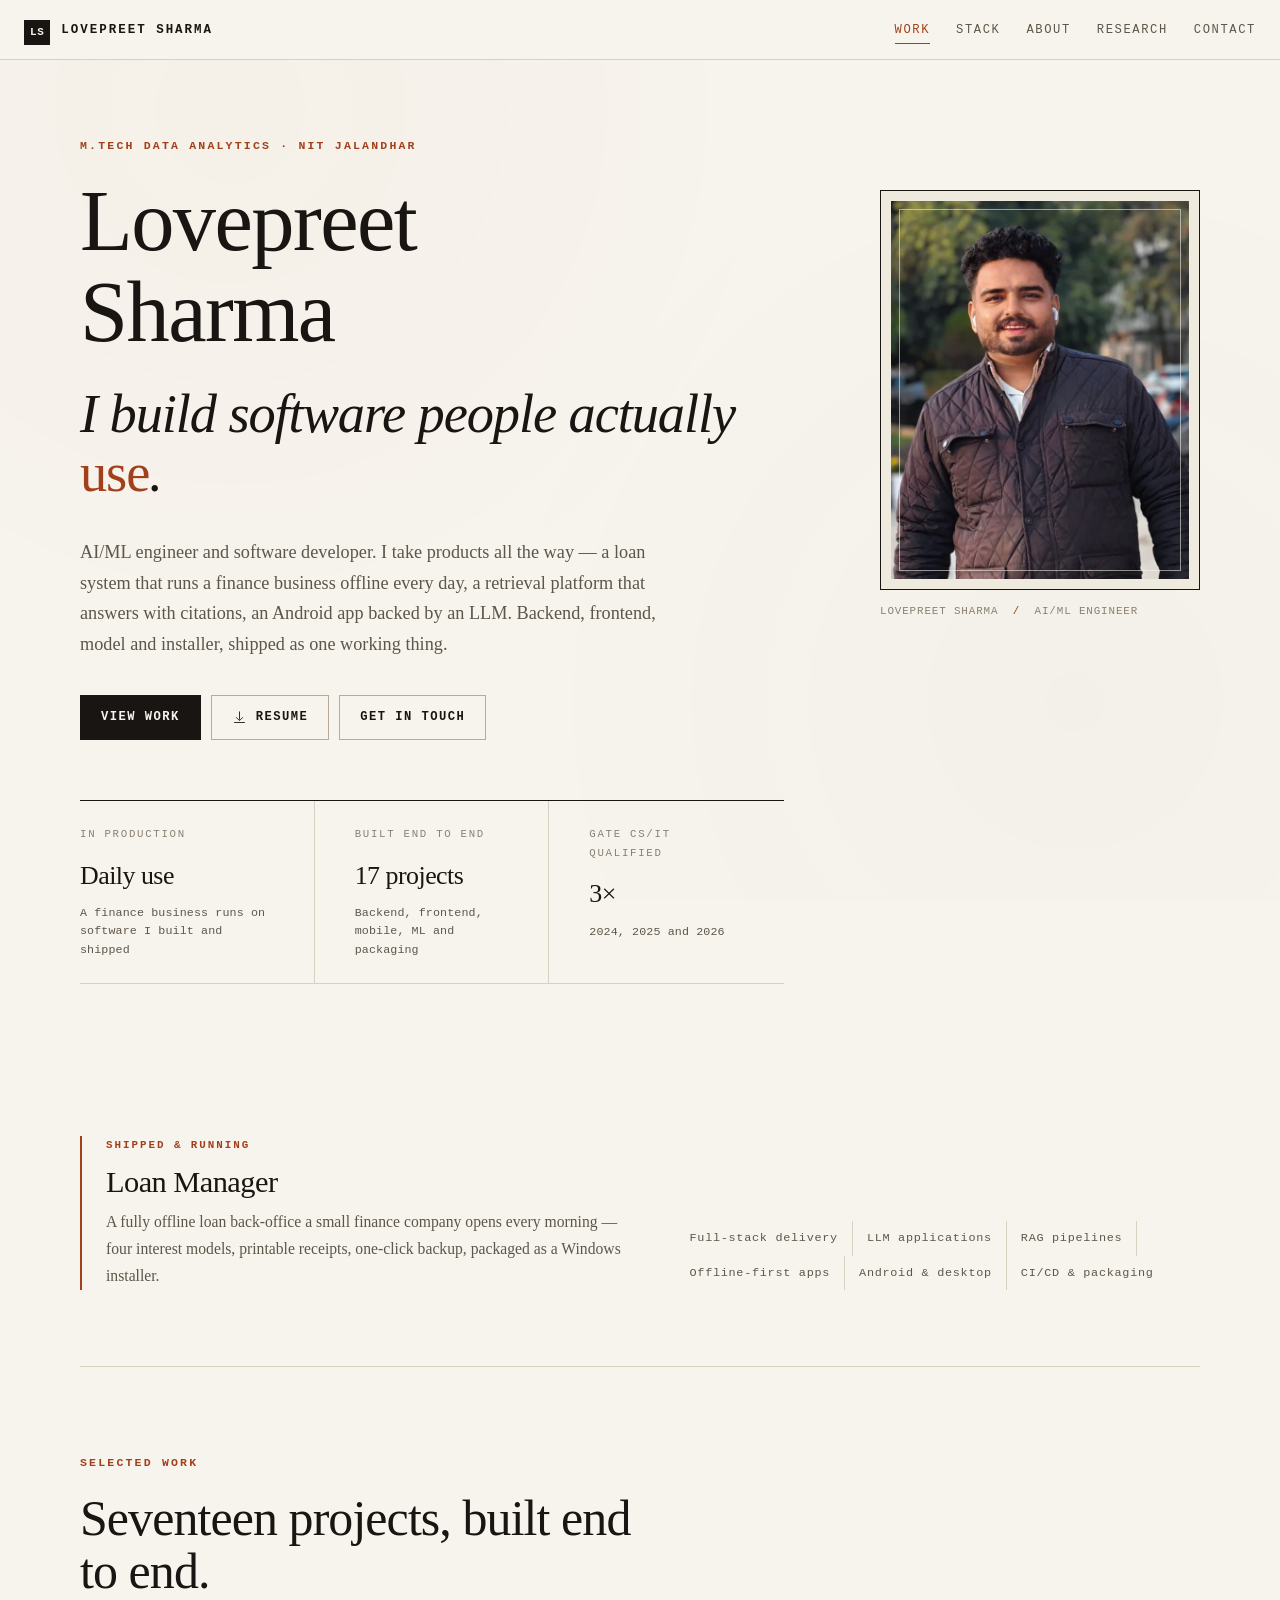
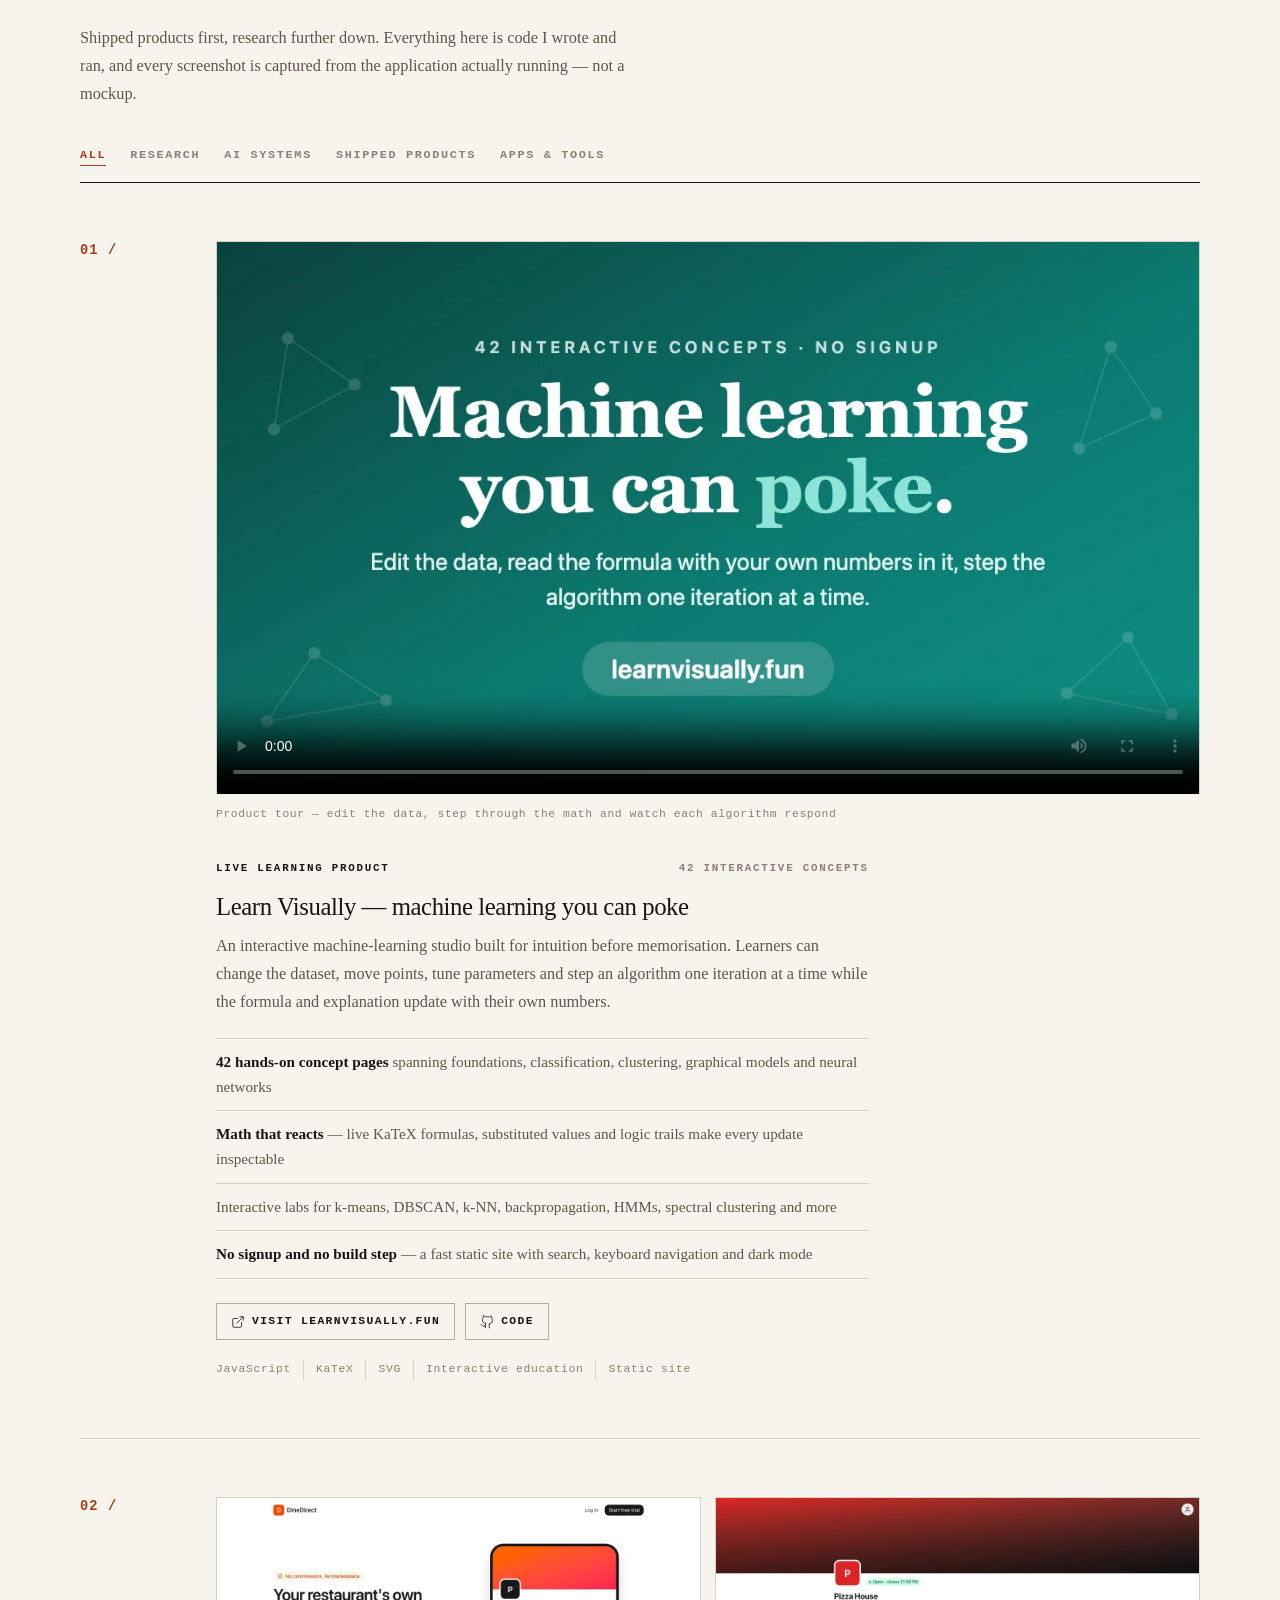
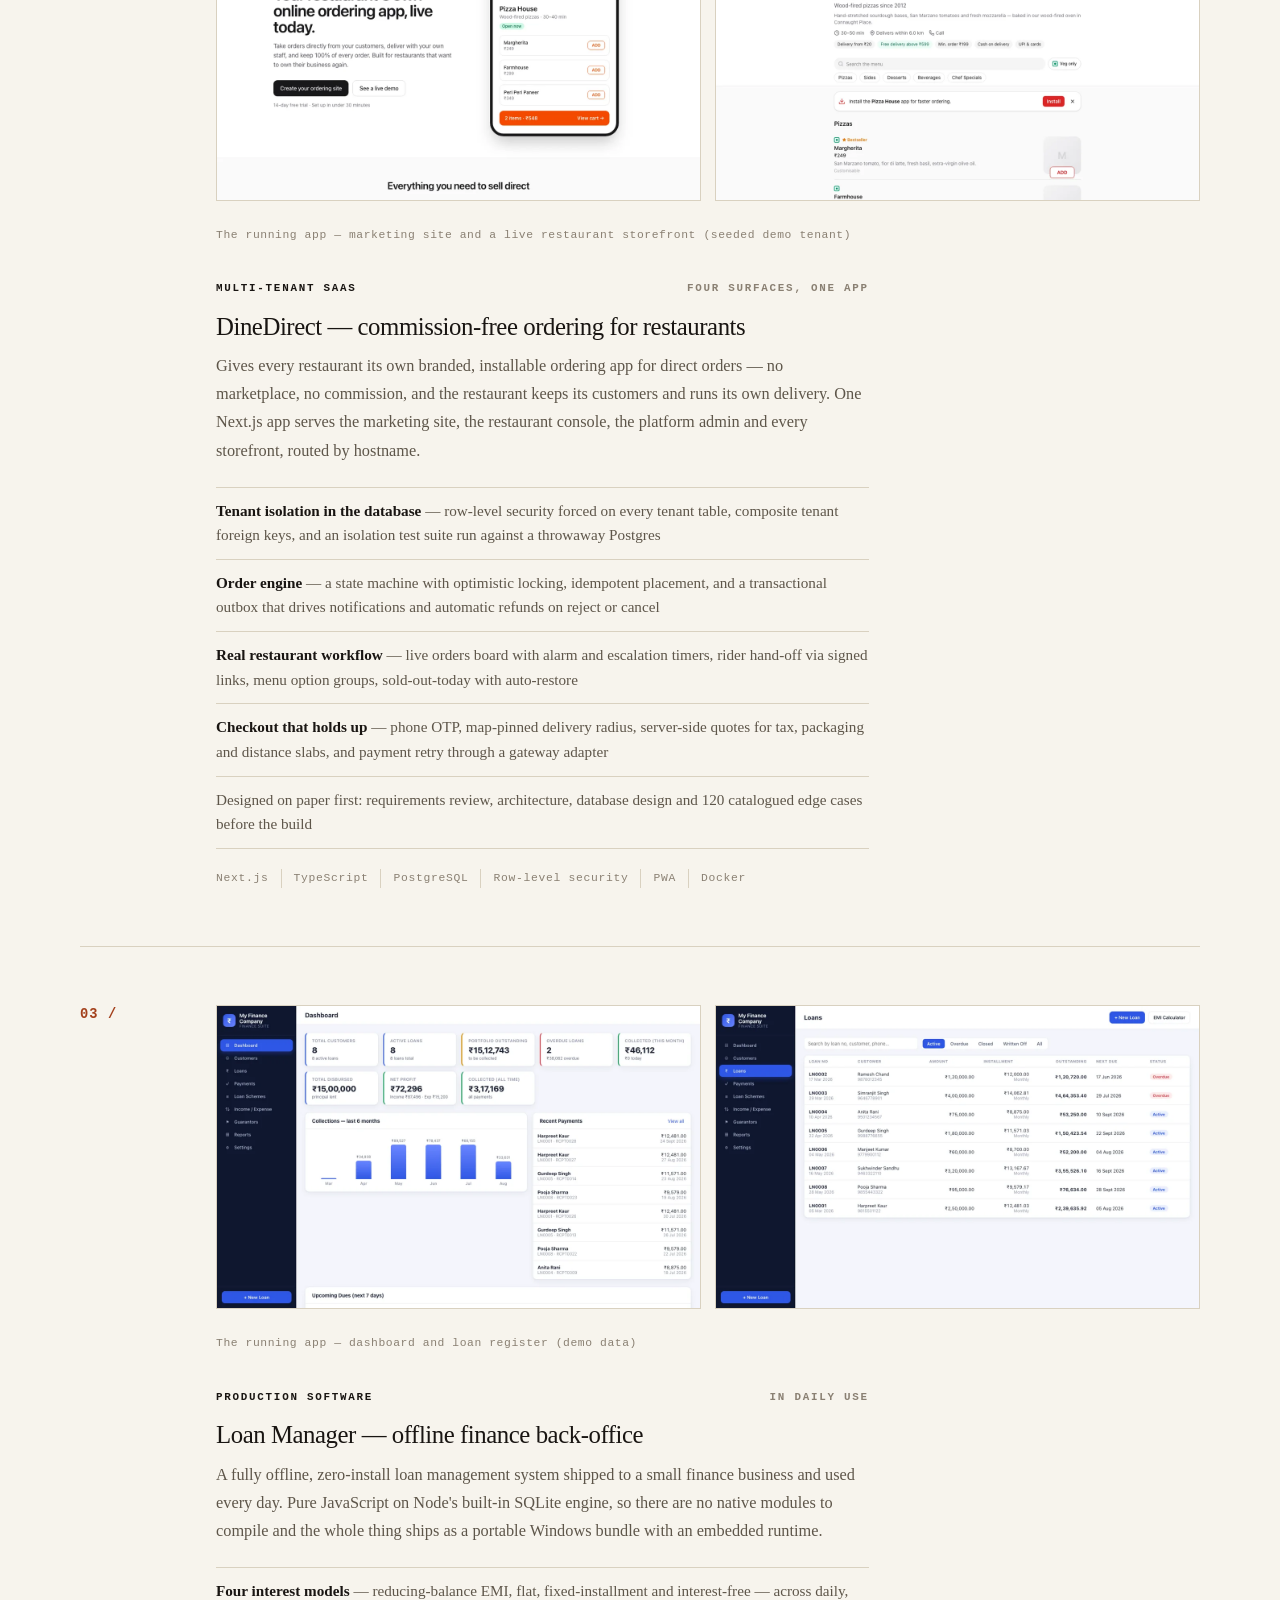
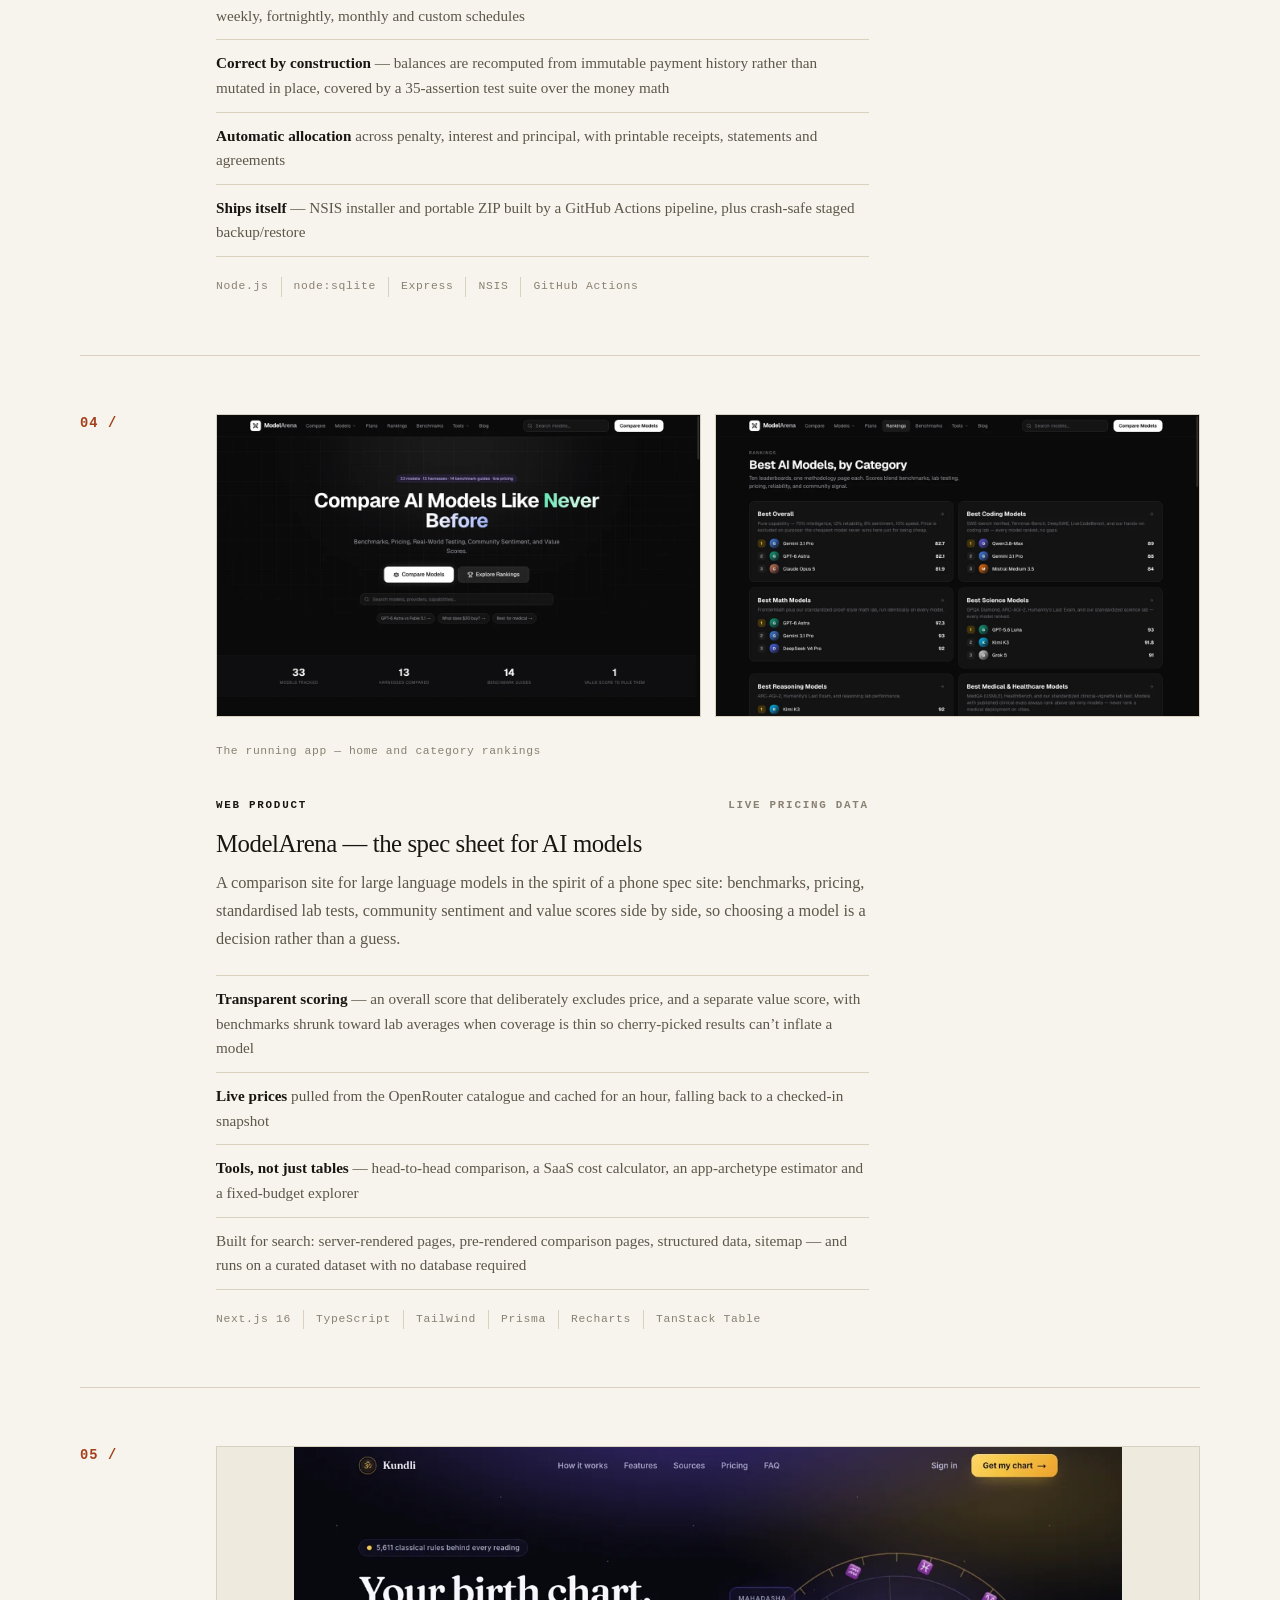
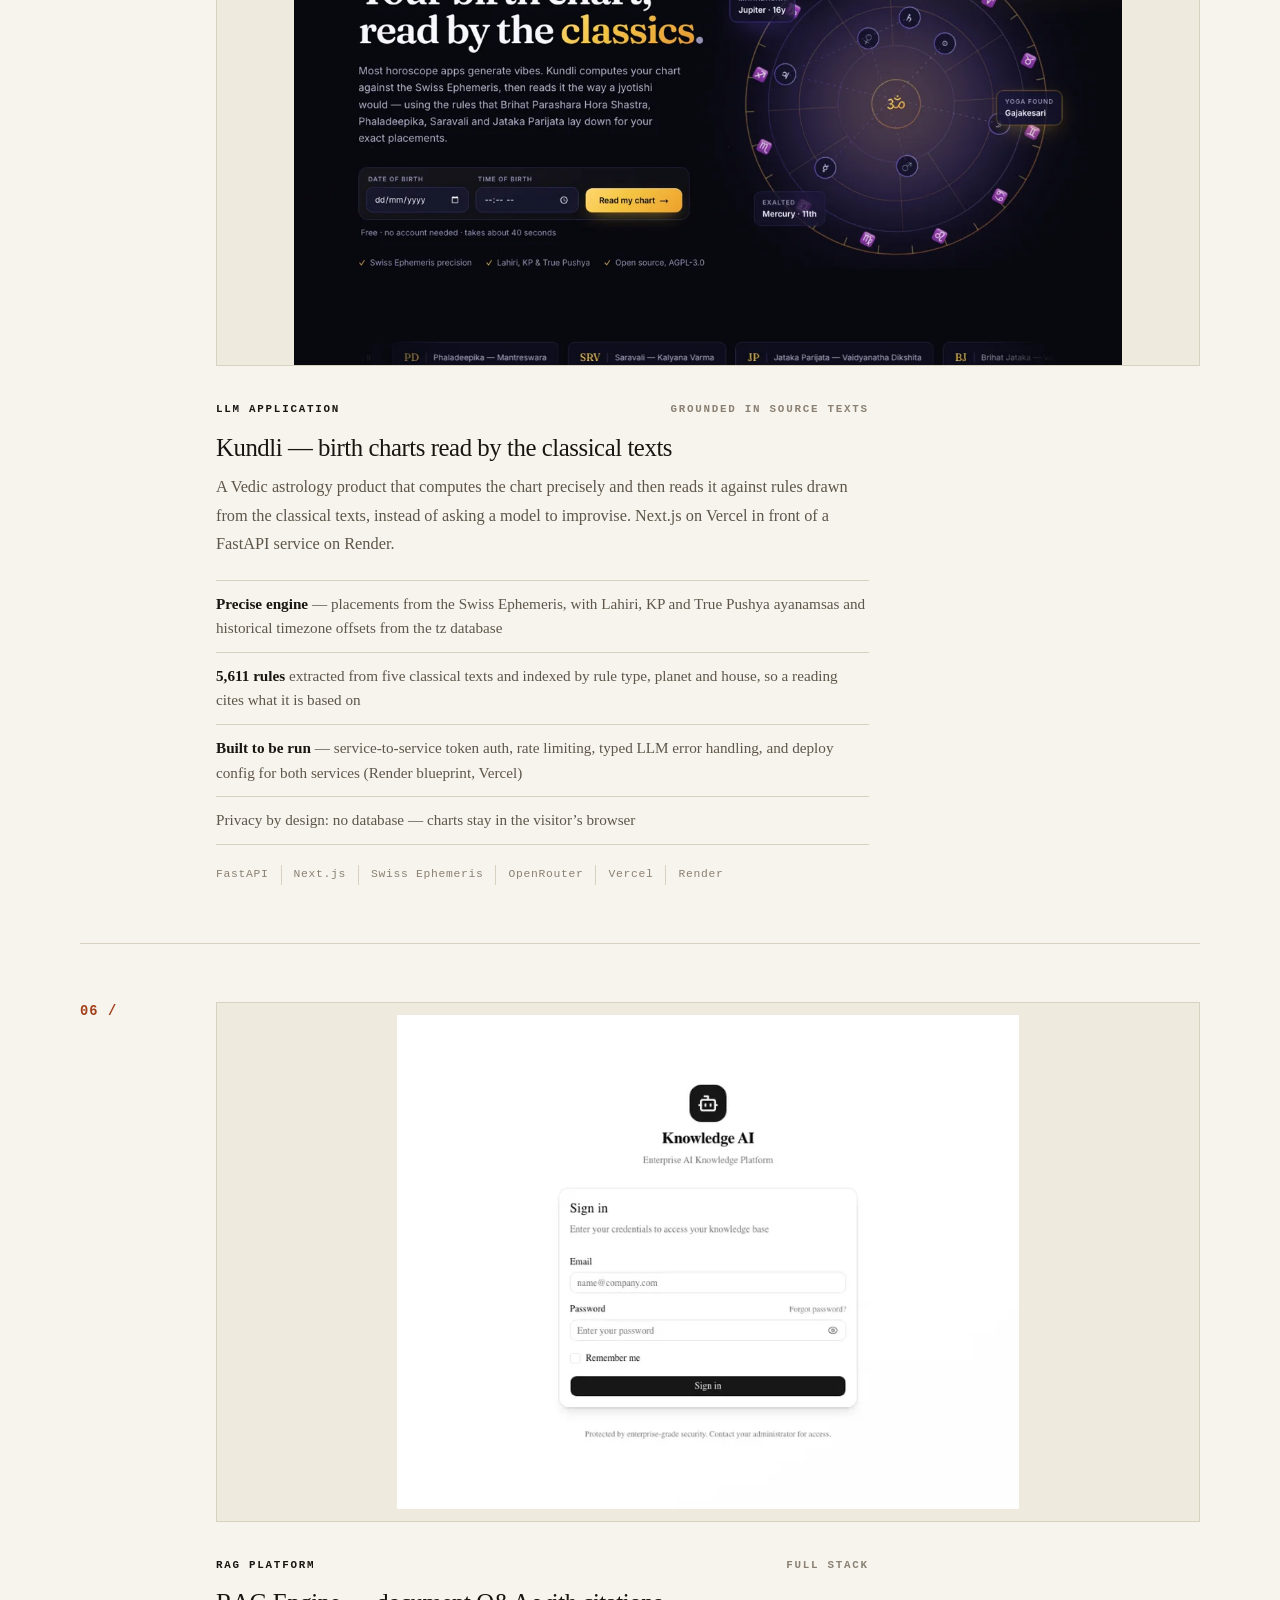
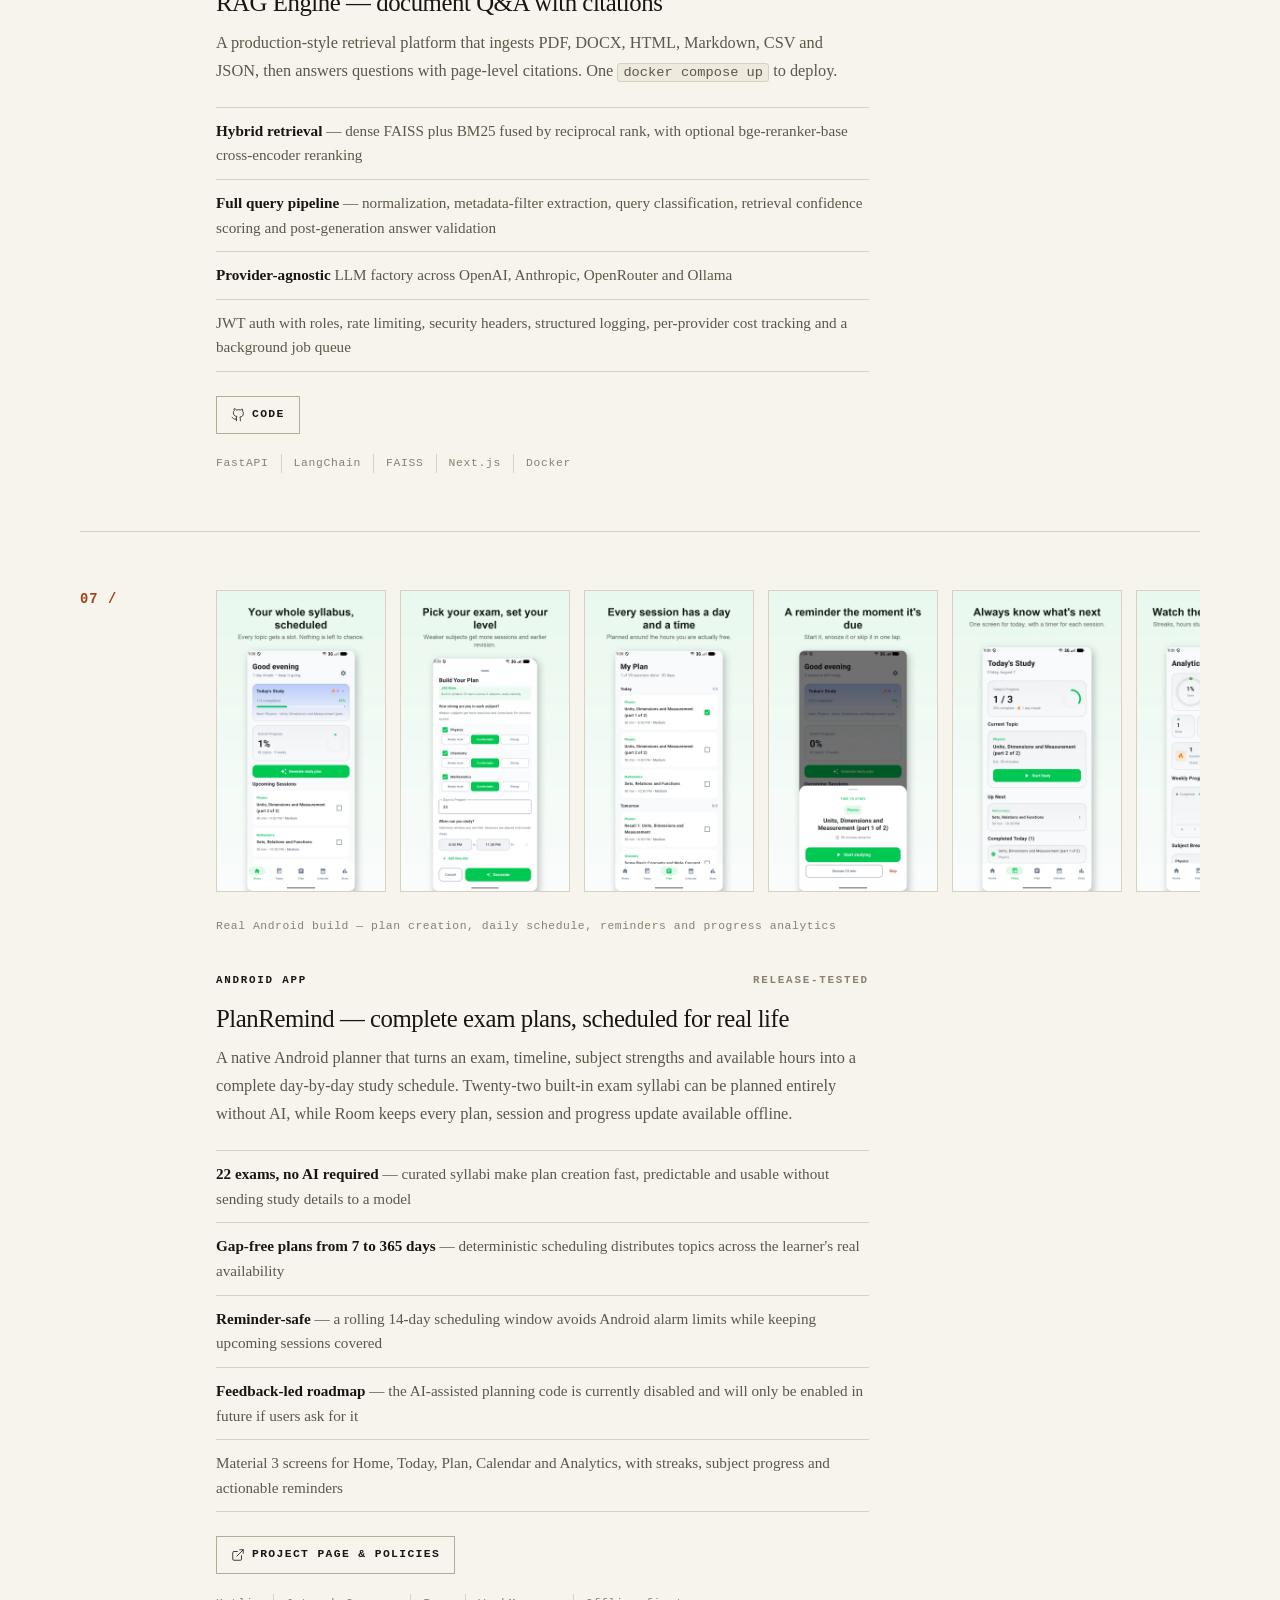
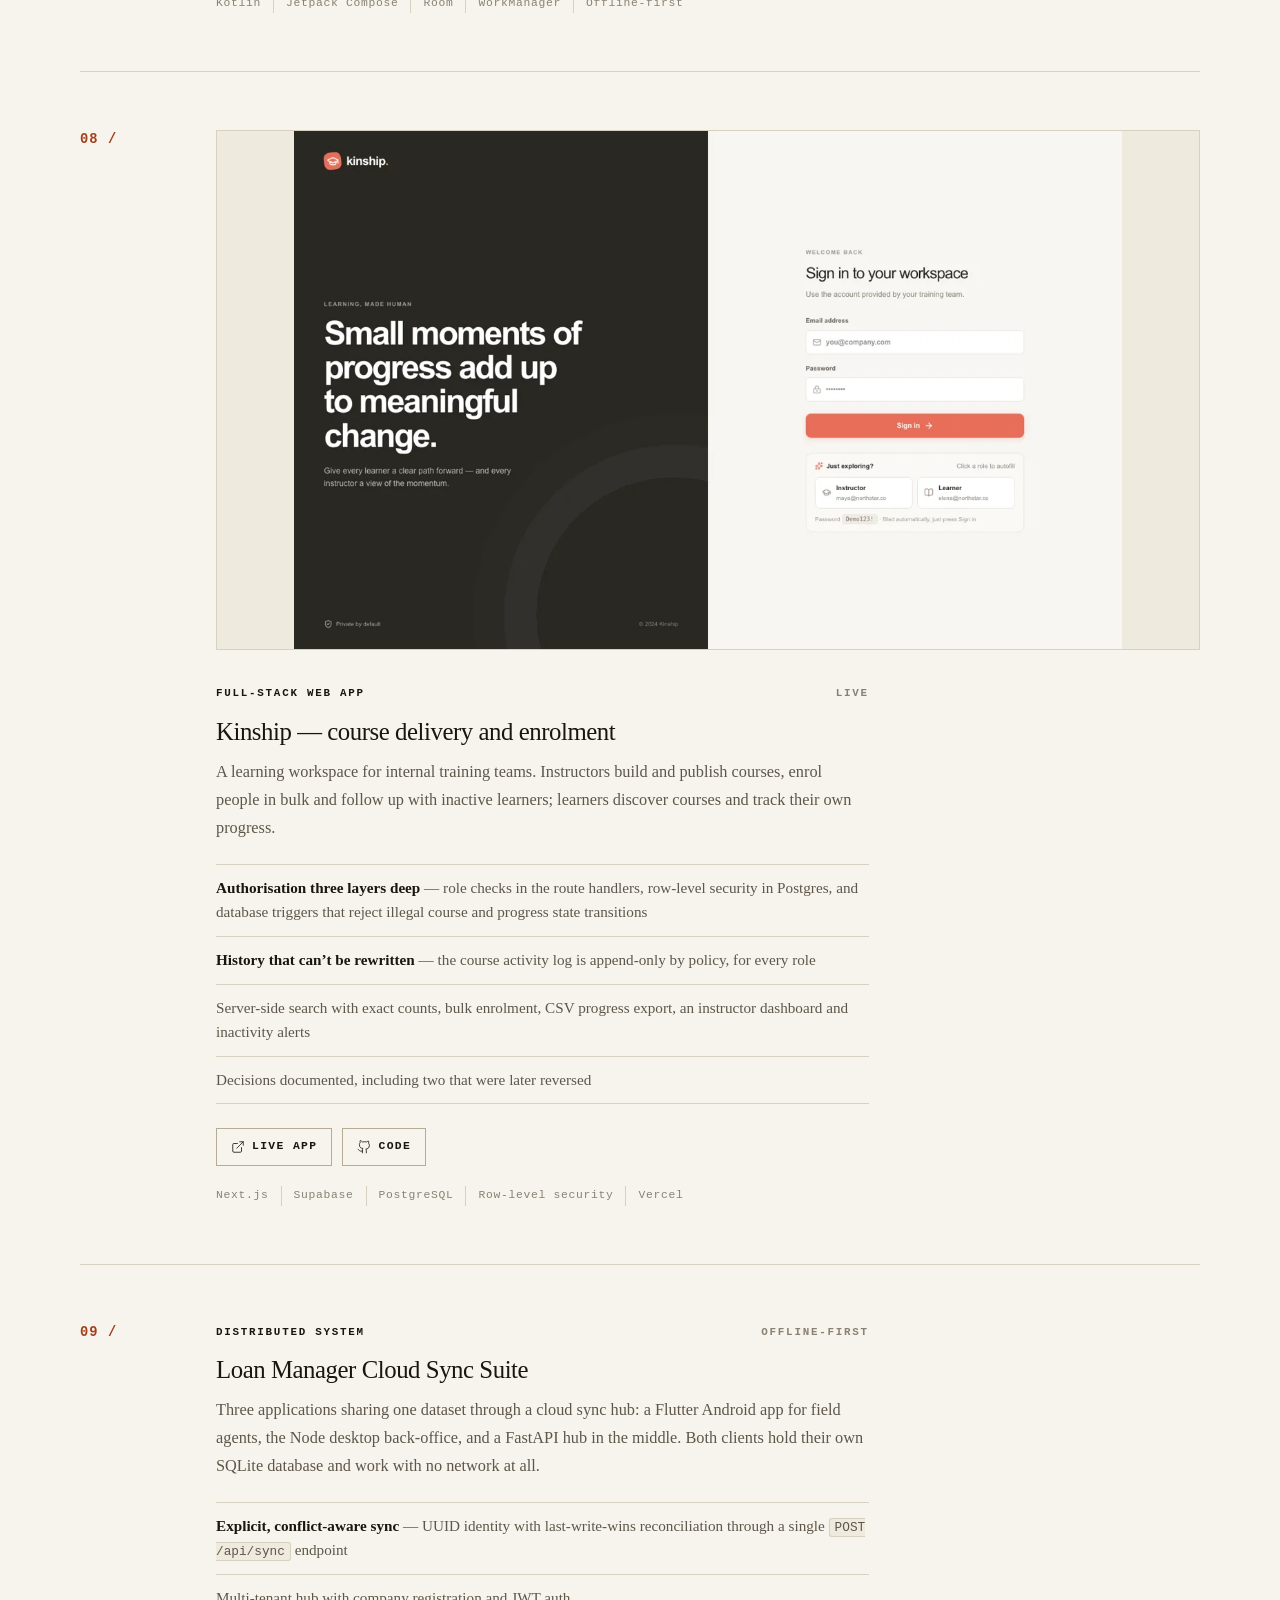
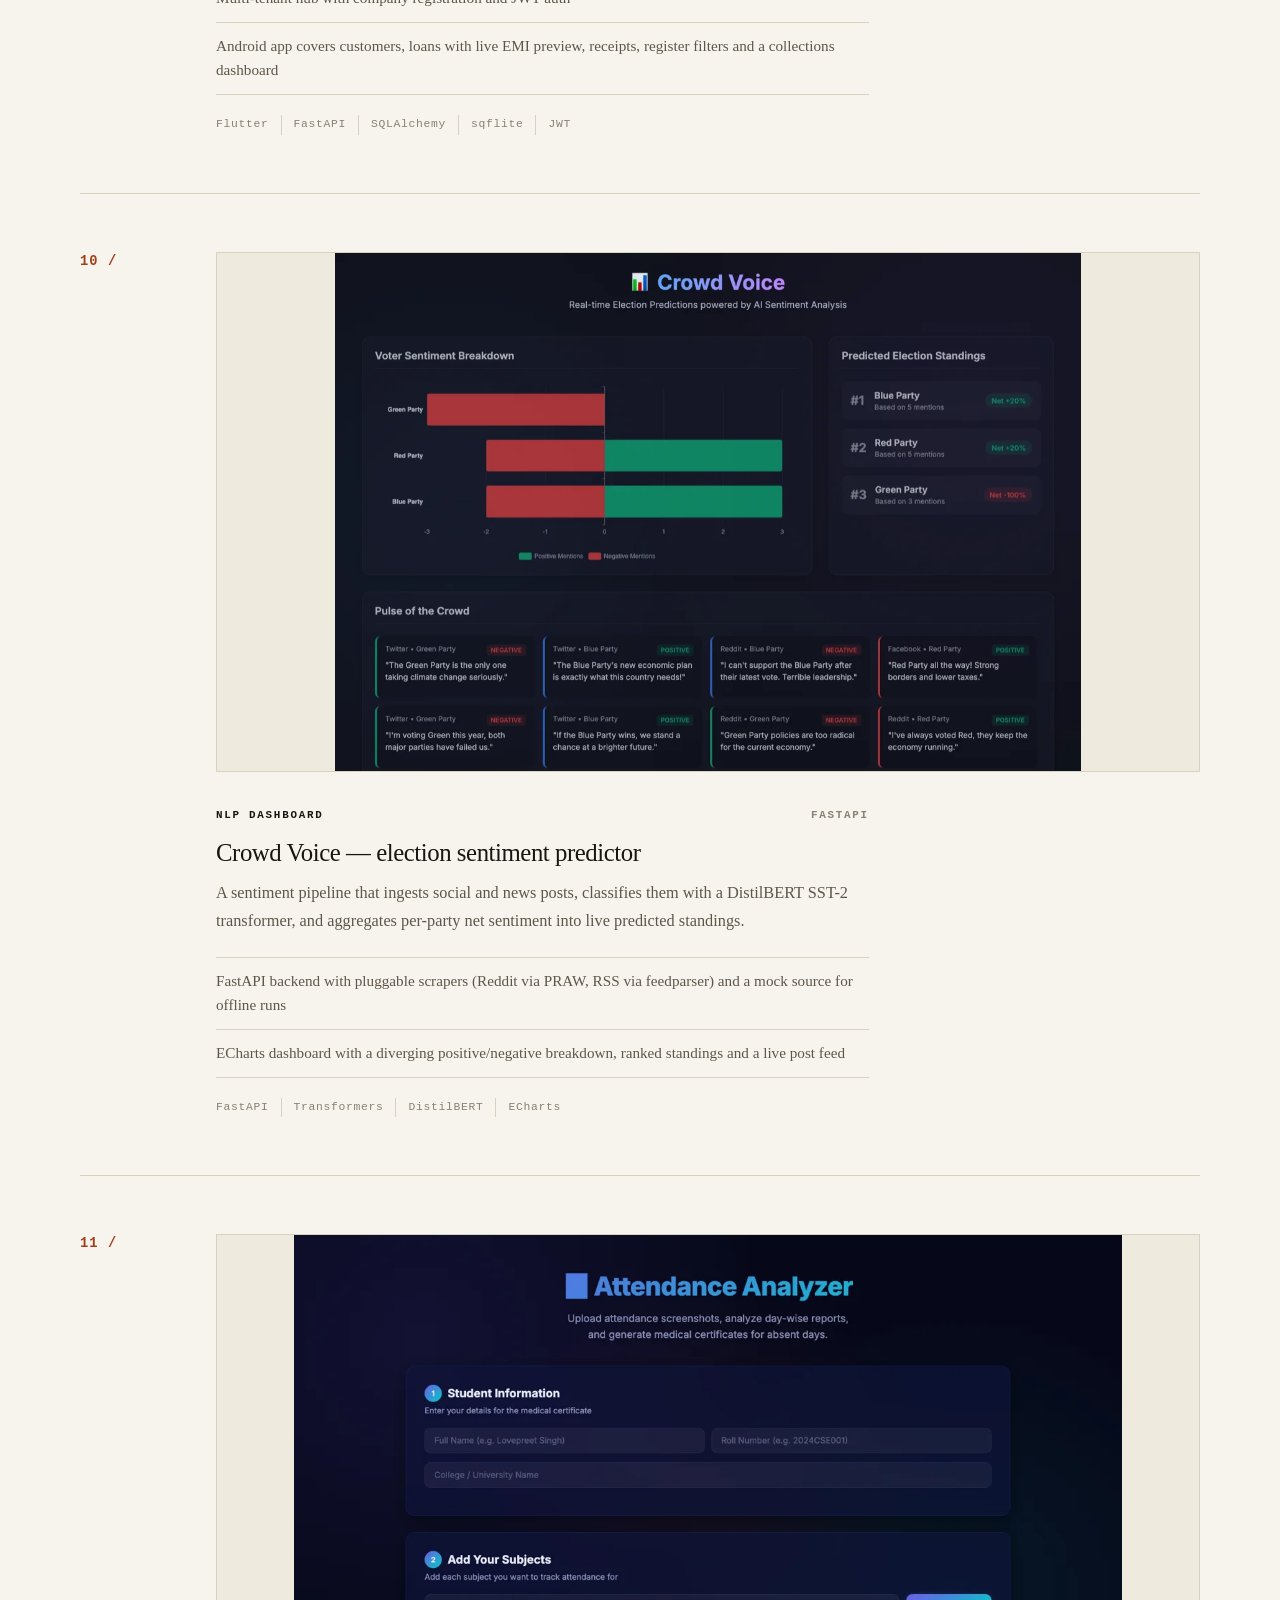
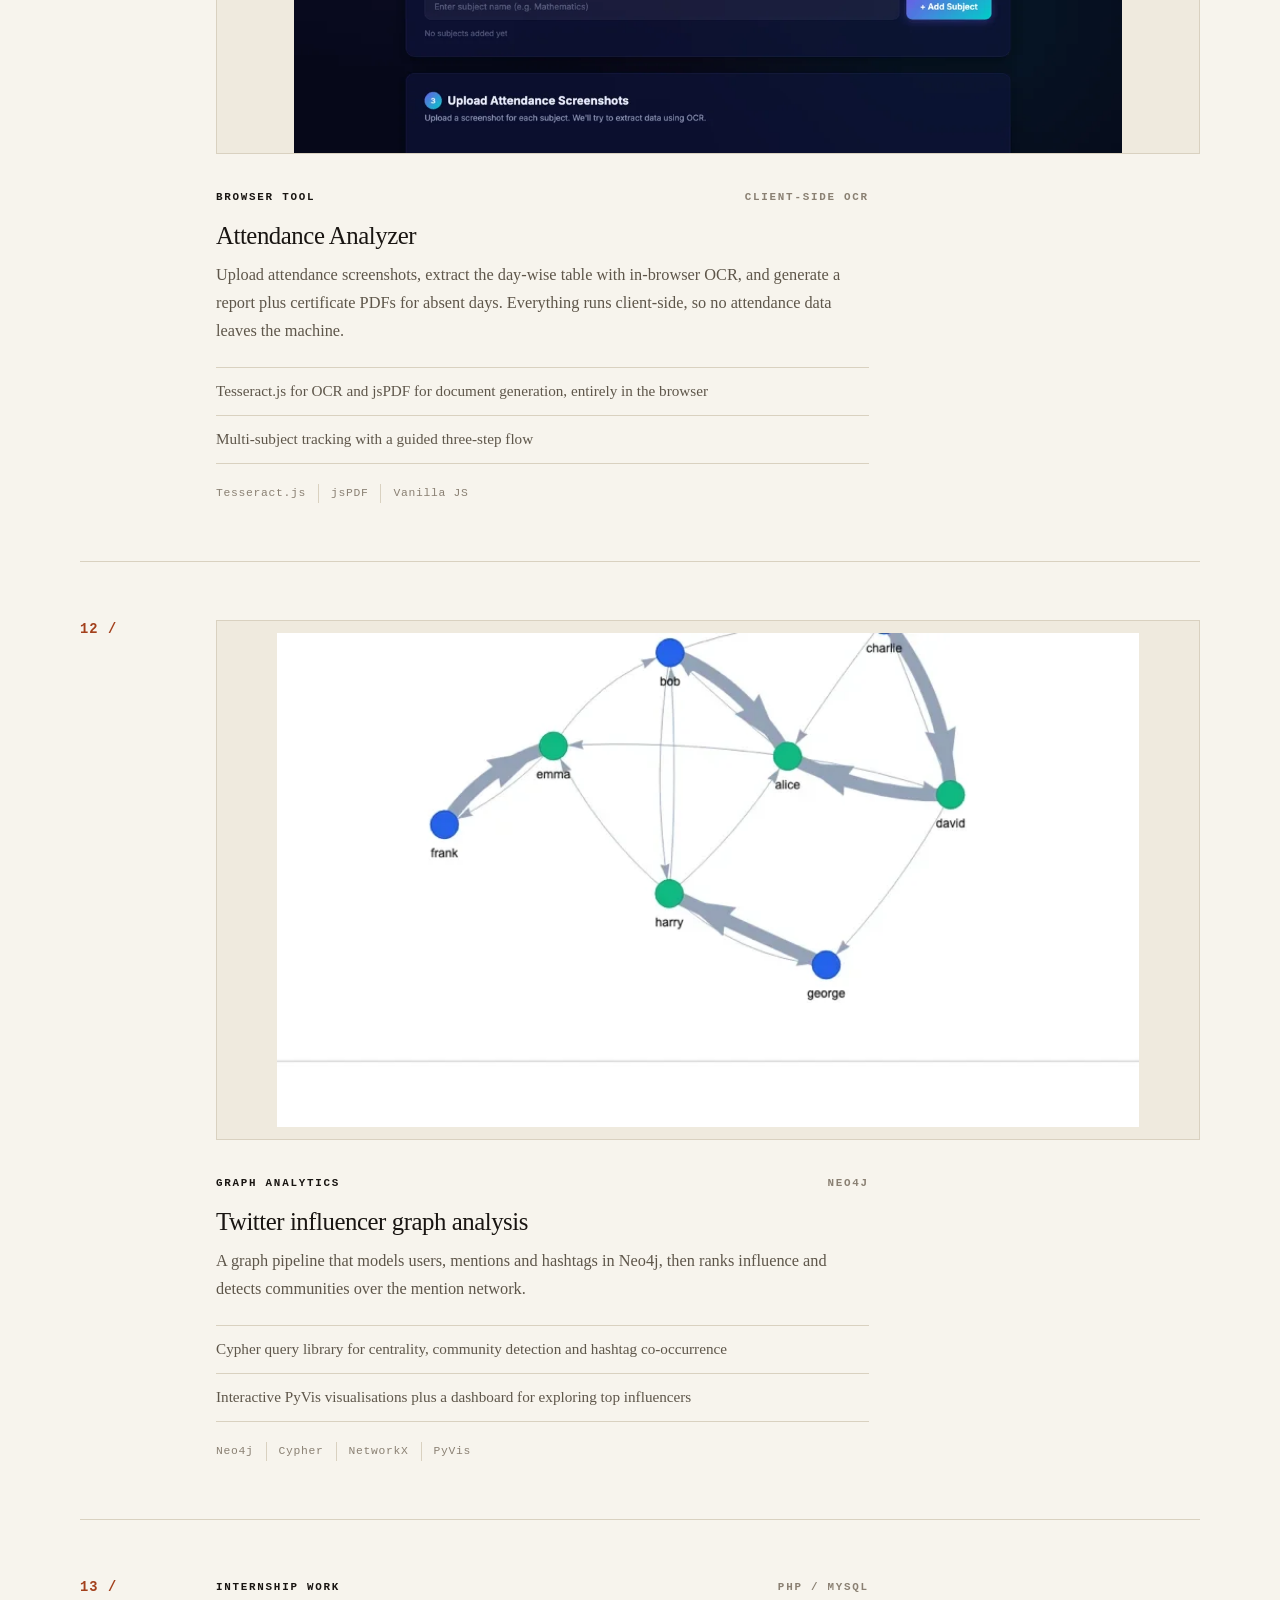
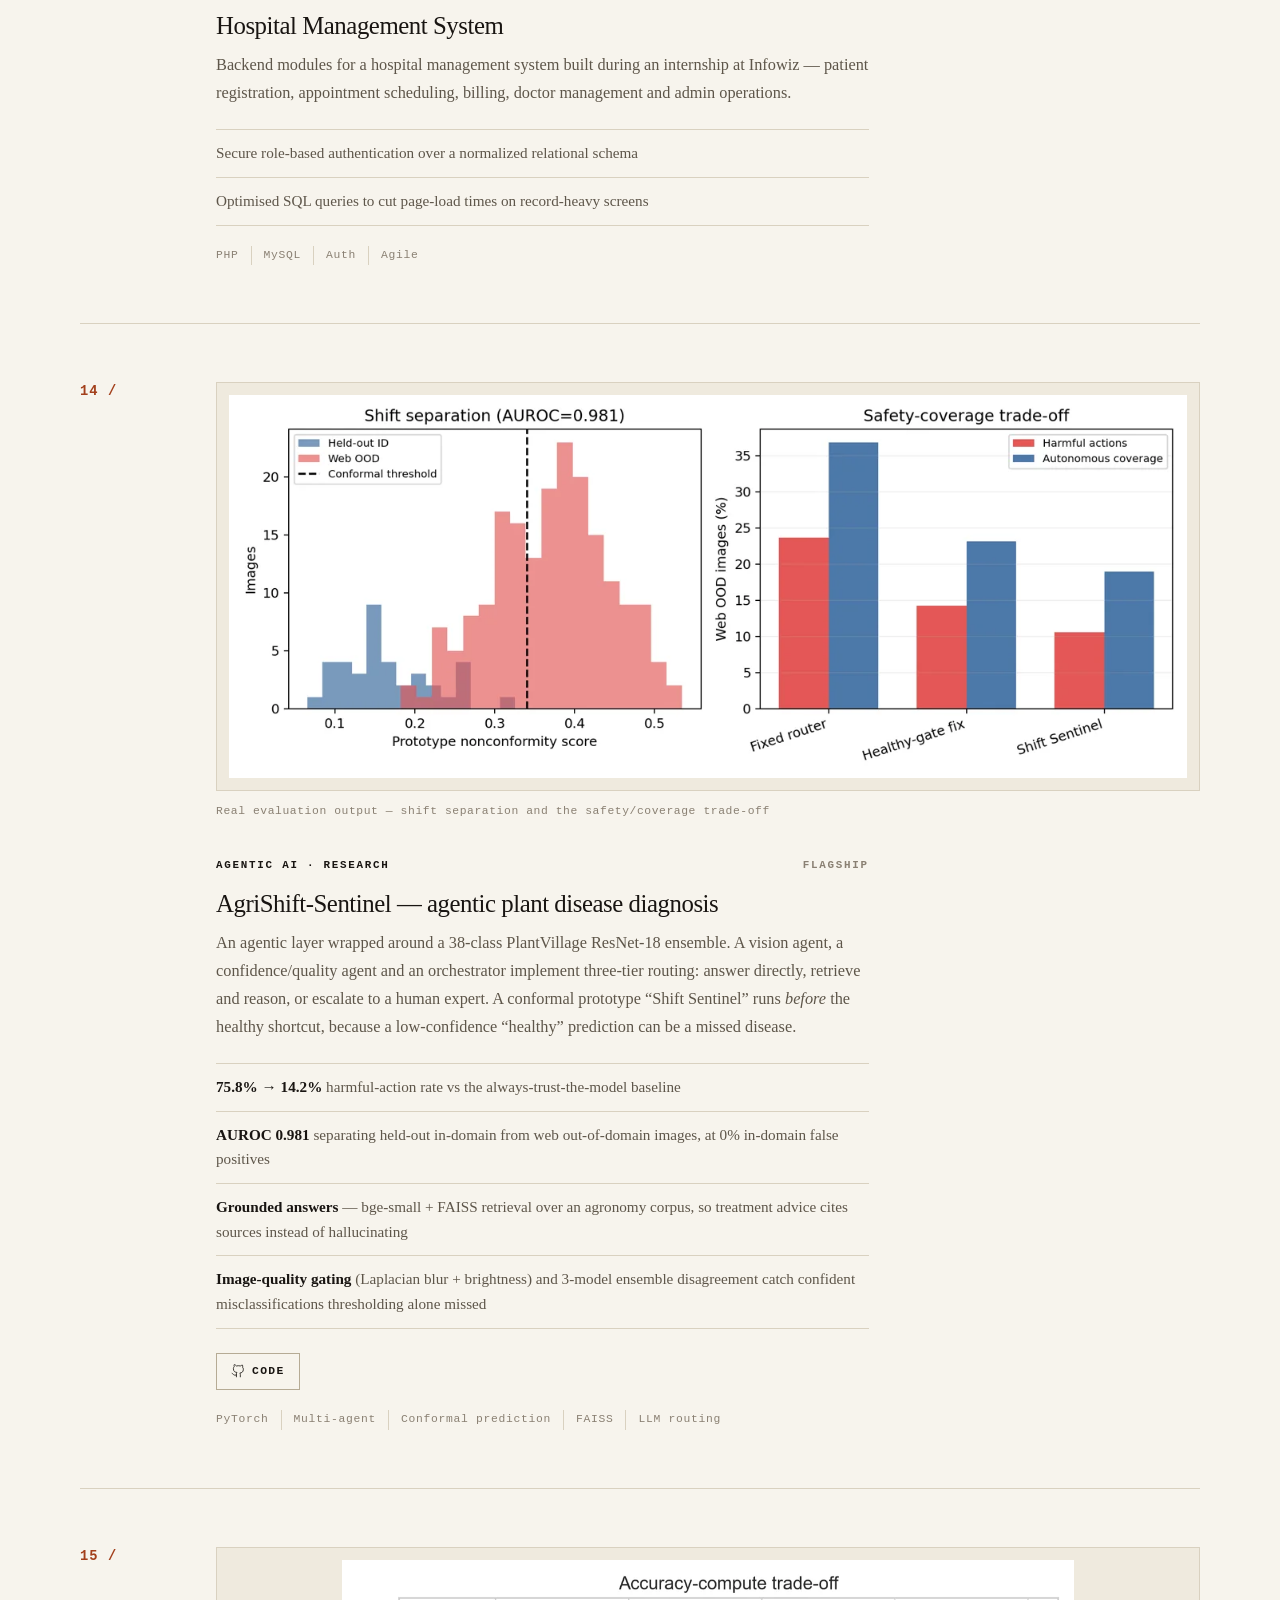
==== commit 49ea191c: "Add DineDirect, ModelArena, Kundli and Kinship; drop DesVid Four newer projects, chosen over the res" ====
--- a/index.html
+++ b/index.html
@@ -706,13 +706,13 @@
           <article class="skill-card">
             <h3>Languages</h3>
             <div class="chip-list">
-              <span>Python</span><span>JavaScript</span><span>TypeScript</span><span>Kotlin</span><span>Java</span><span>C++</span><span>C</span><span>SQL</span><span>PHP</span>
+              <span>Python</span><span>JavaScript</span><span>Kotlin</span><span>Java</span><span>C++</span><span>C</span><span>SQL</span><span>PHP</span>
             </div>
           </article>
           <article class="skill-card">
             <h3>Backend &amp; web</h3>
             <div class="chip-list">
-              <span>FastAPI</span><span>Express.js</span><span>Next.js</span><span>React</span><span>Tailwind CSS</span><span>Prisma</span><span>Streamlit</span><span>REST design</span><span>Jetpack Compose</span><span>Flutter</span>
+              <span>FastAPI</span><span>Express.js</span><span>Next.js</span><span>React</span><span>Streamlit</span><span>REST design</span><span>Jetpack Compose</span><span>Flutter</span>
             </div>
           </article>
           <article class="skill-card">
@@ -724,7 +724,7 @@
           <article class="skill-card">
             <h3>Infrastructure</h3>
             <div class="chip-list">
-              <span>Docker</span><span>GitHub Actions</span><span>Linux</span><span>PBS / HPC</span><span>Ollama</span><span>vLLM</span><span>Supabase</span><span>Vercel</span><span>Render</span><span>Nginx</span>
+              <span>Docker</span><span>GitHub Actions</span><span>Linux</span><span>PBS / HPC</span><span>Ollama</span><span>vLLM</span><span>Supabase</span><span>Nginx</span>
             </div>
           </article>
           <article class="skill-card">
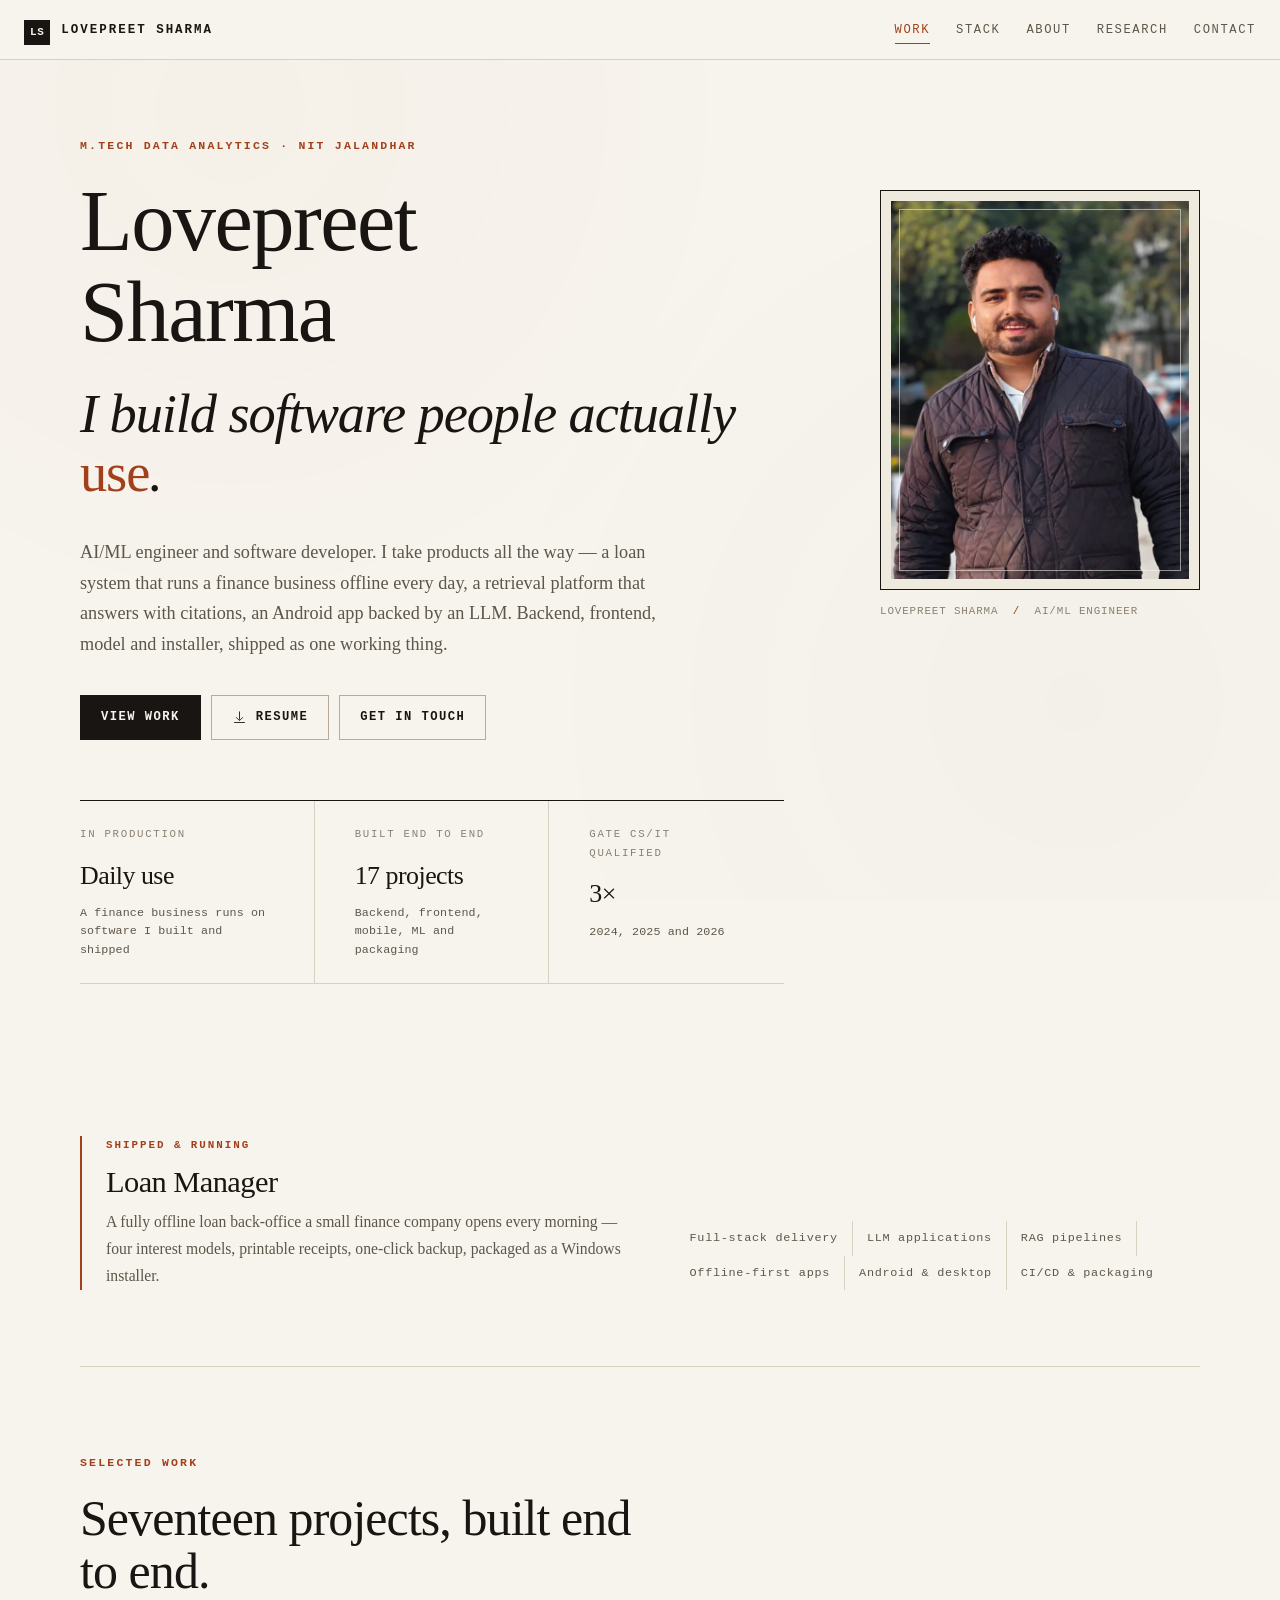
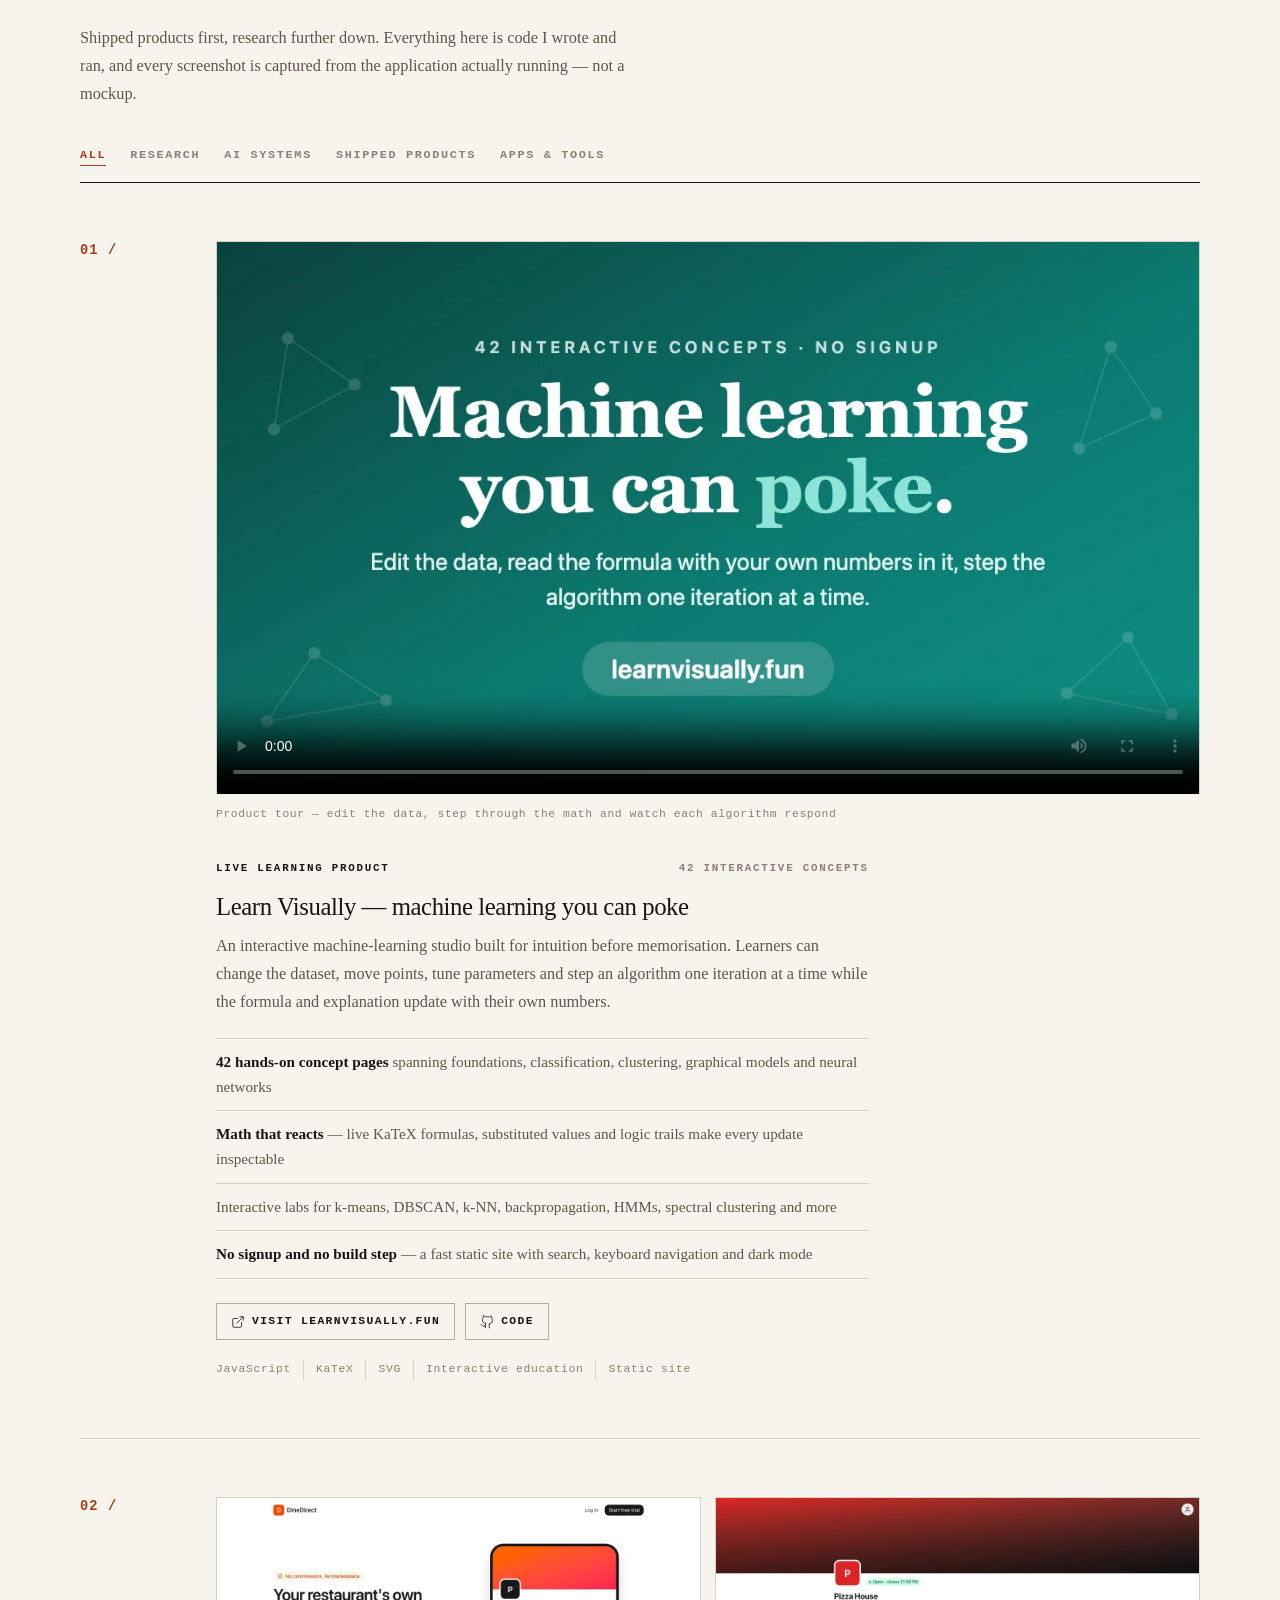
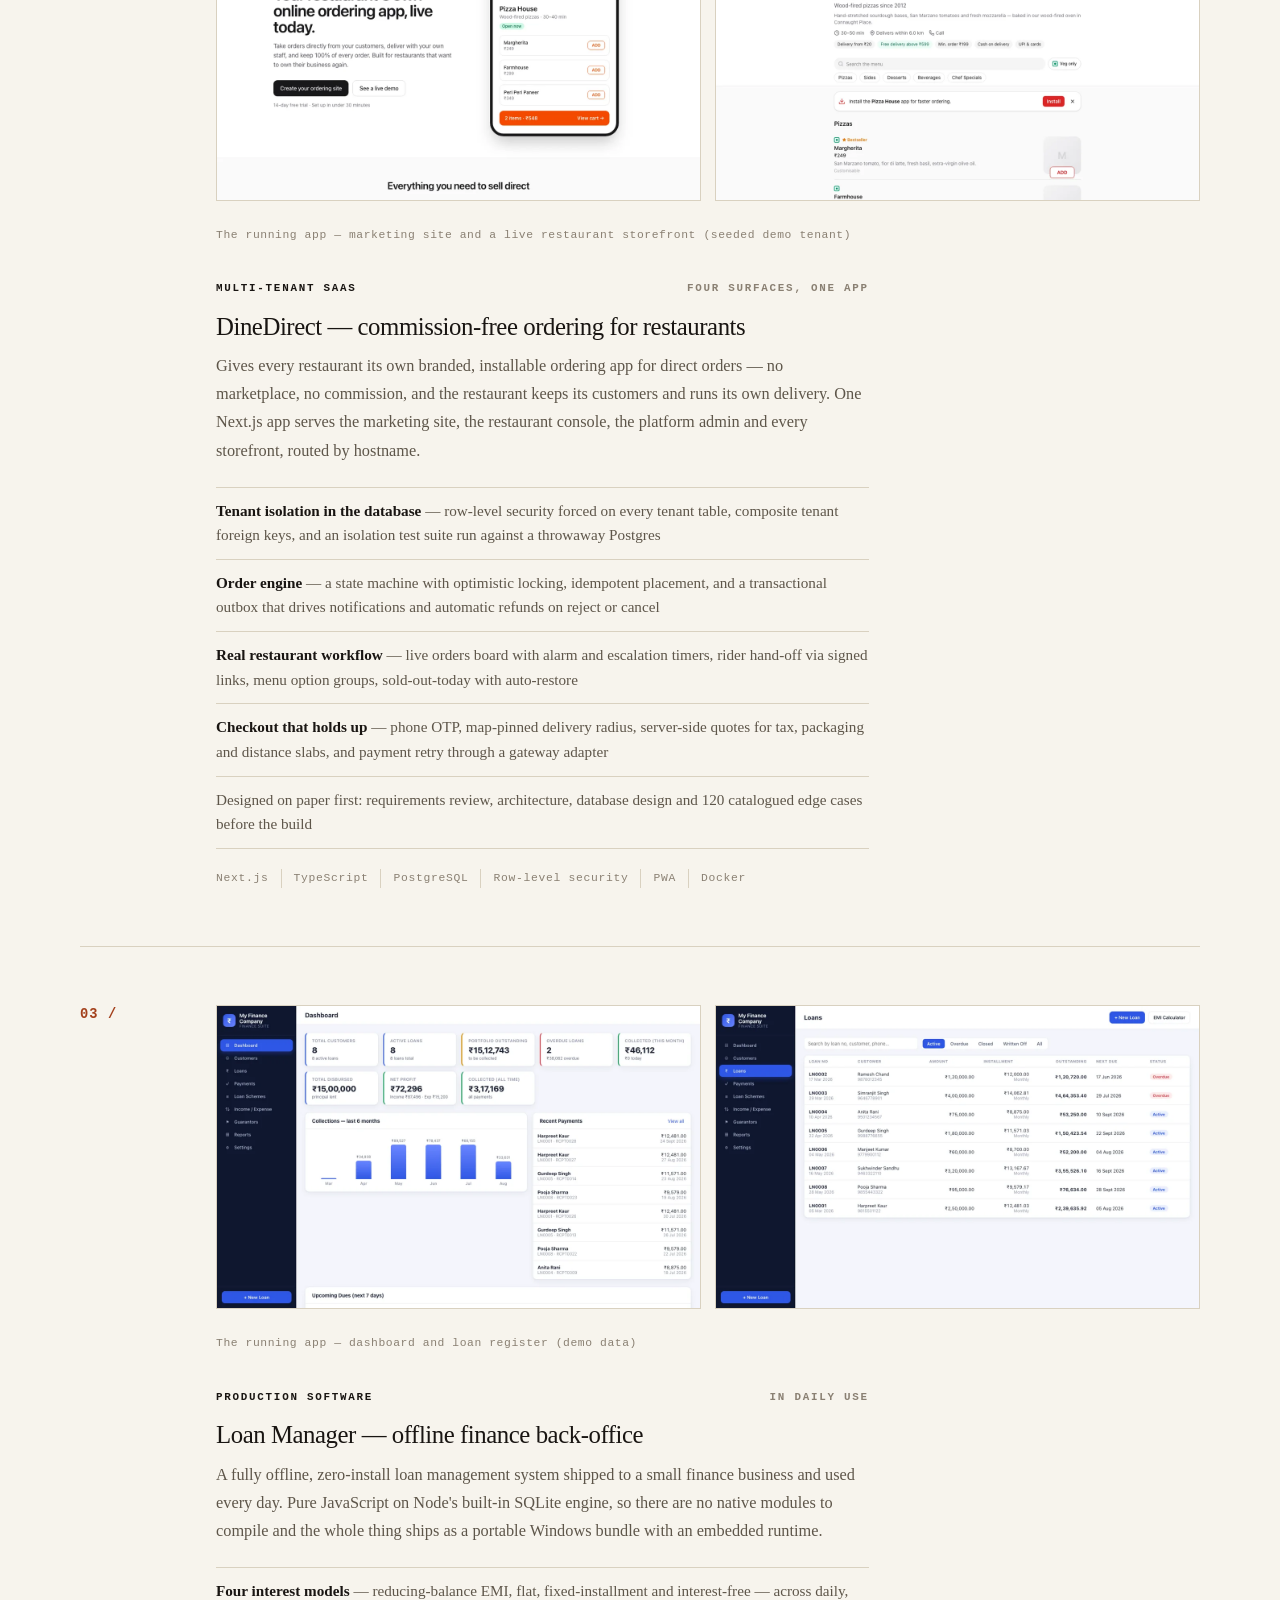
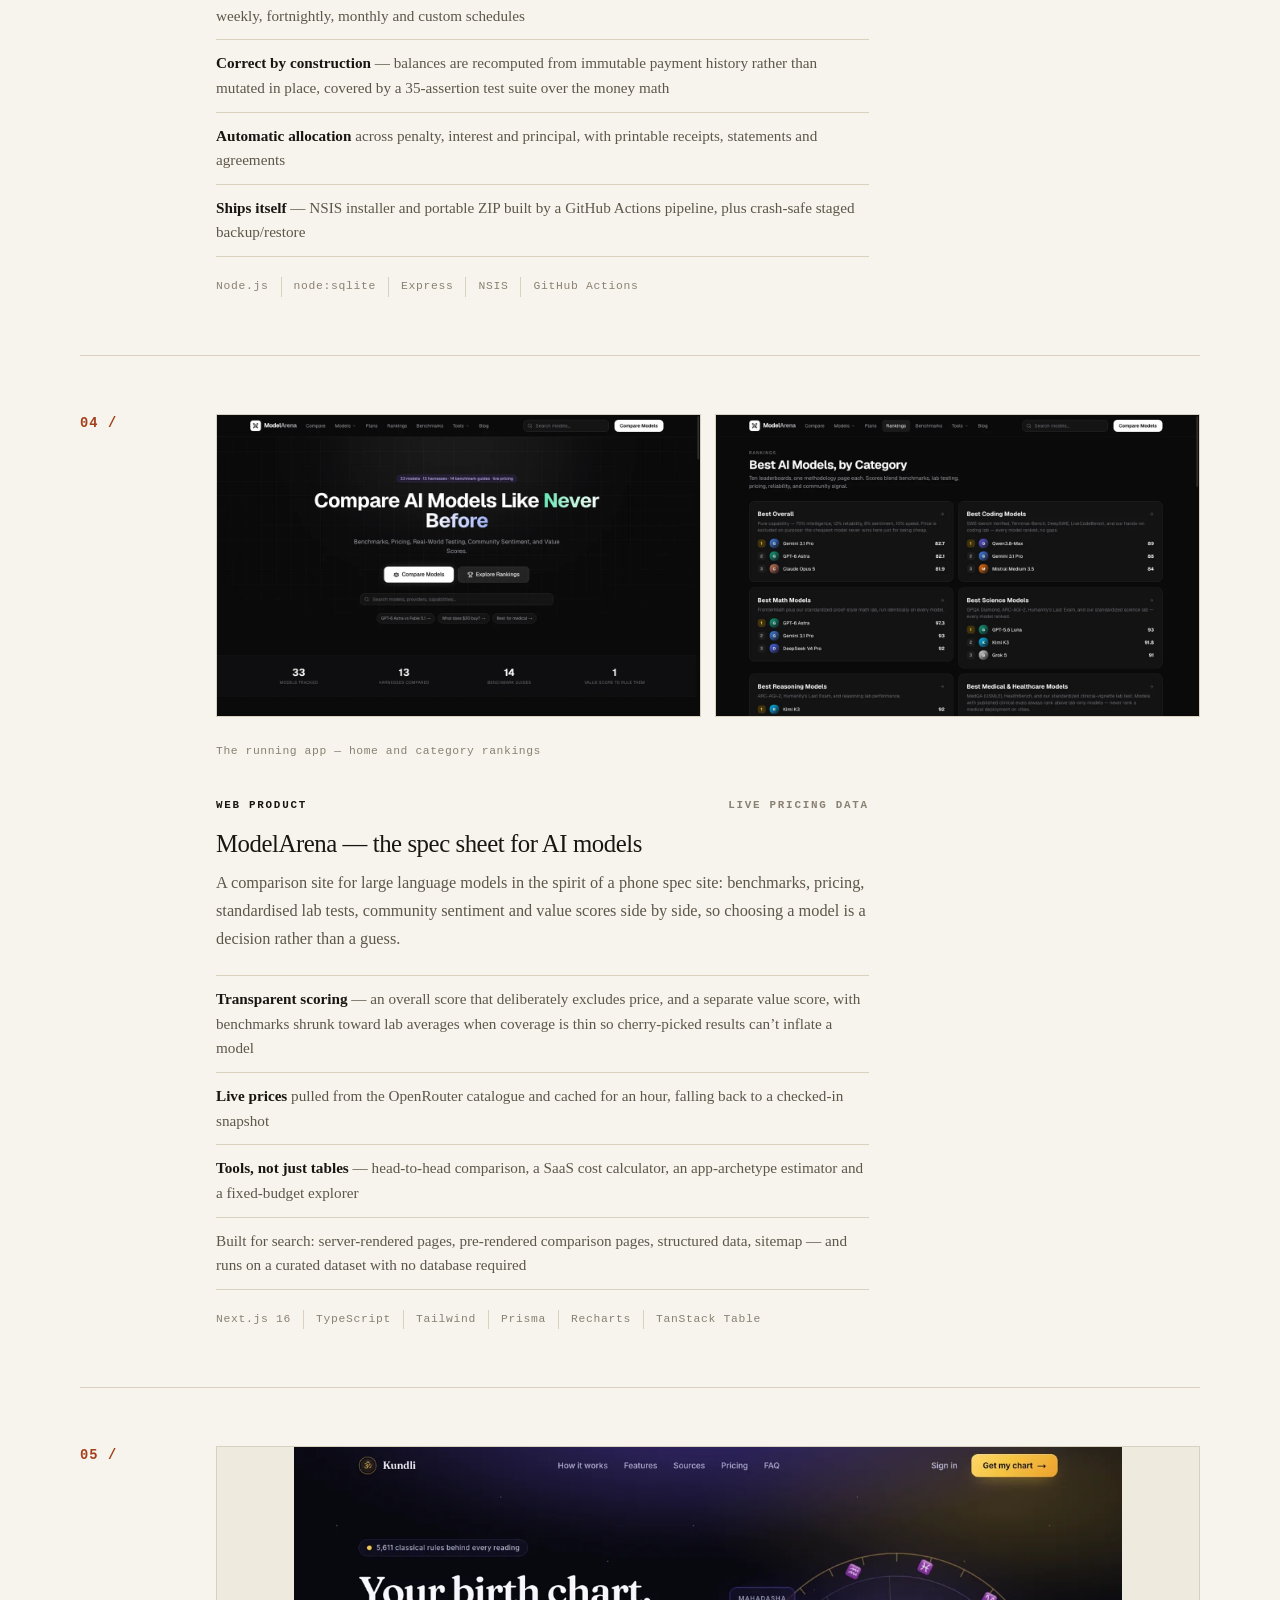
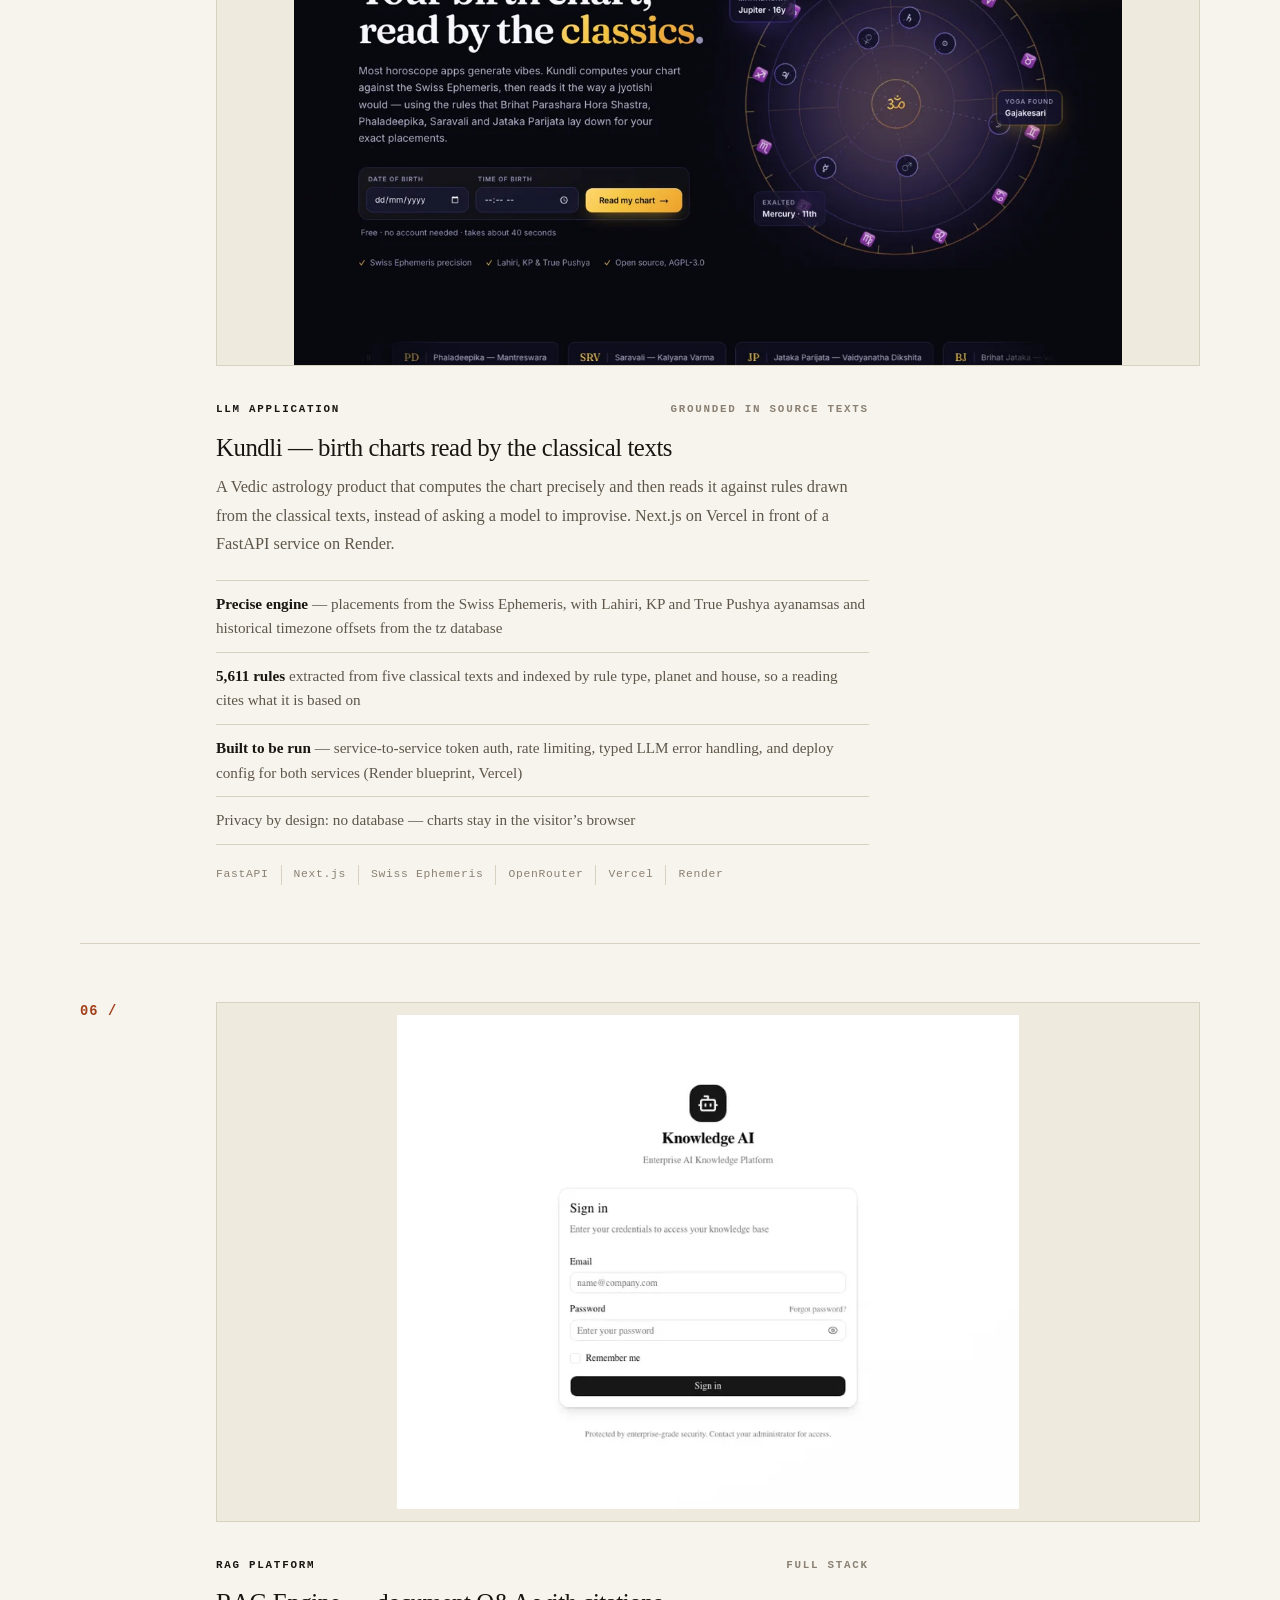
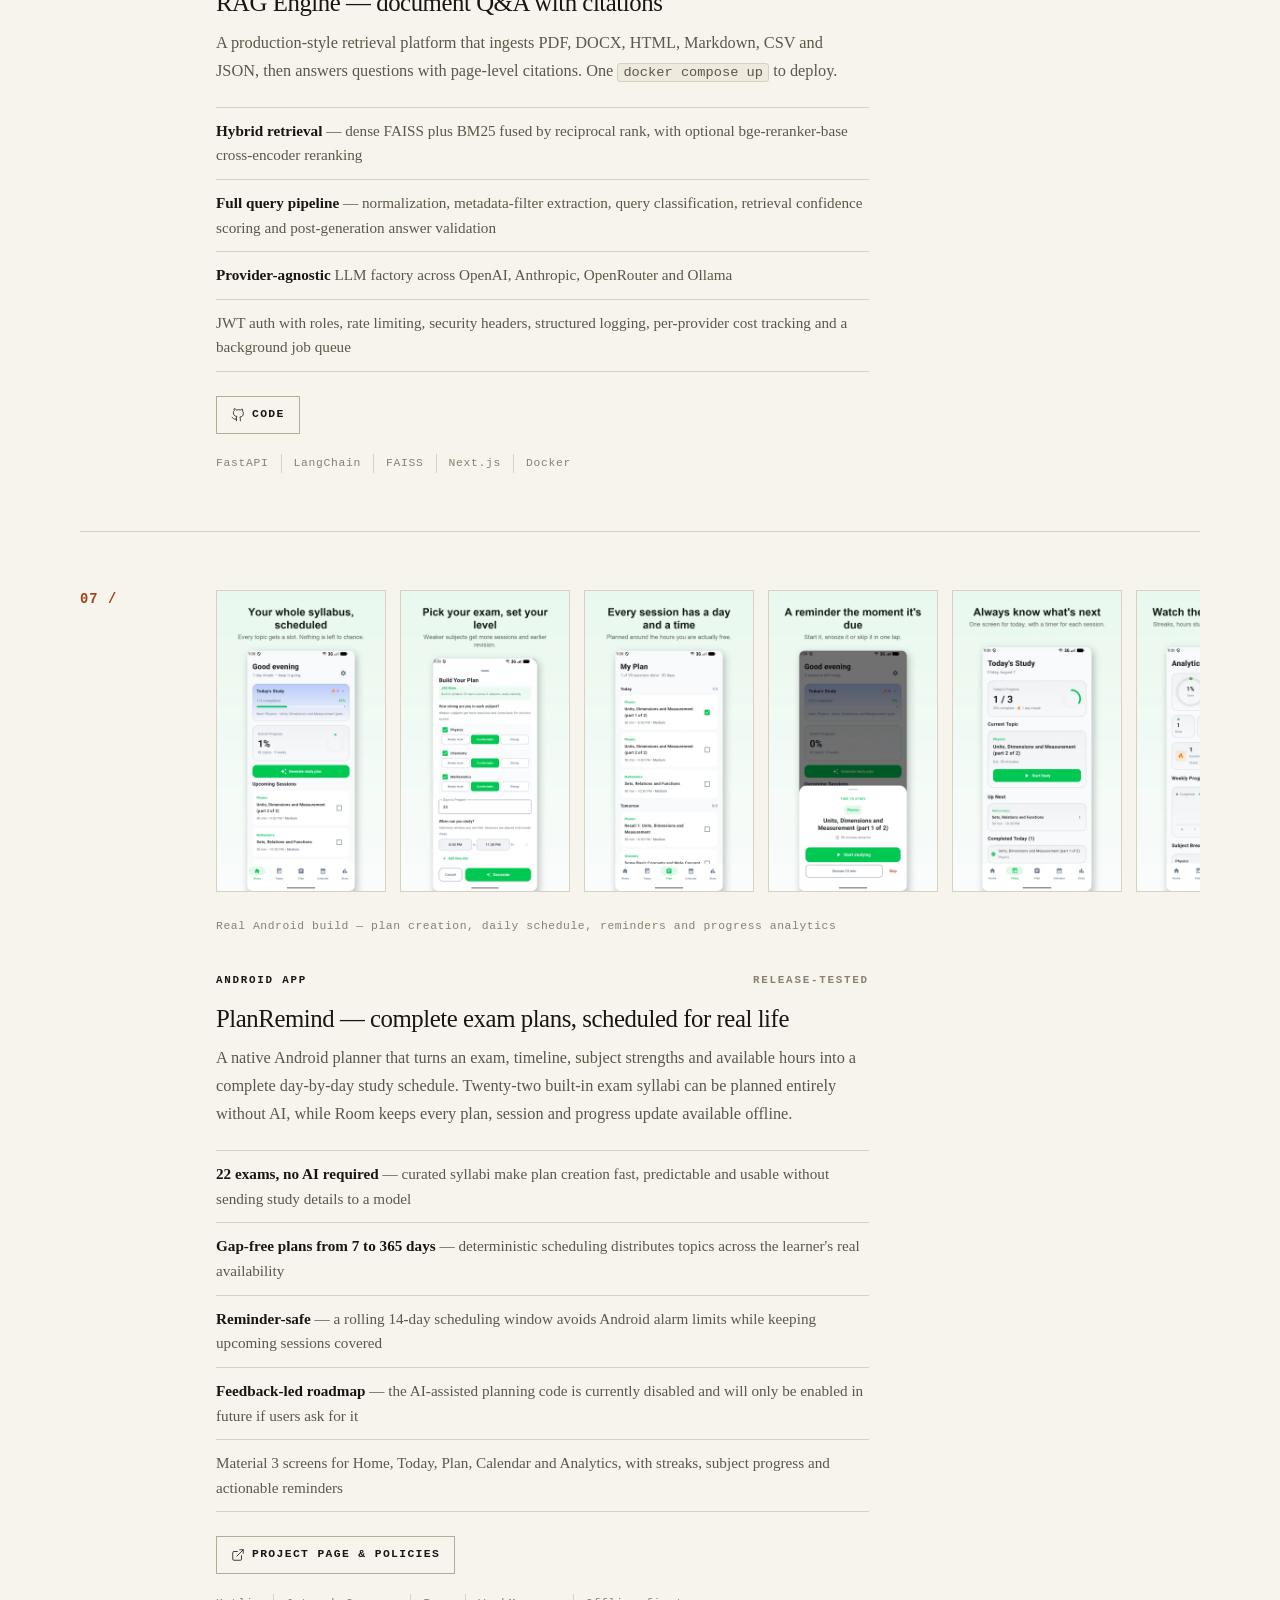
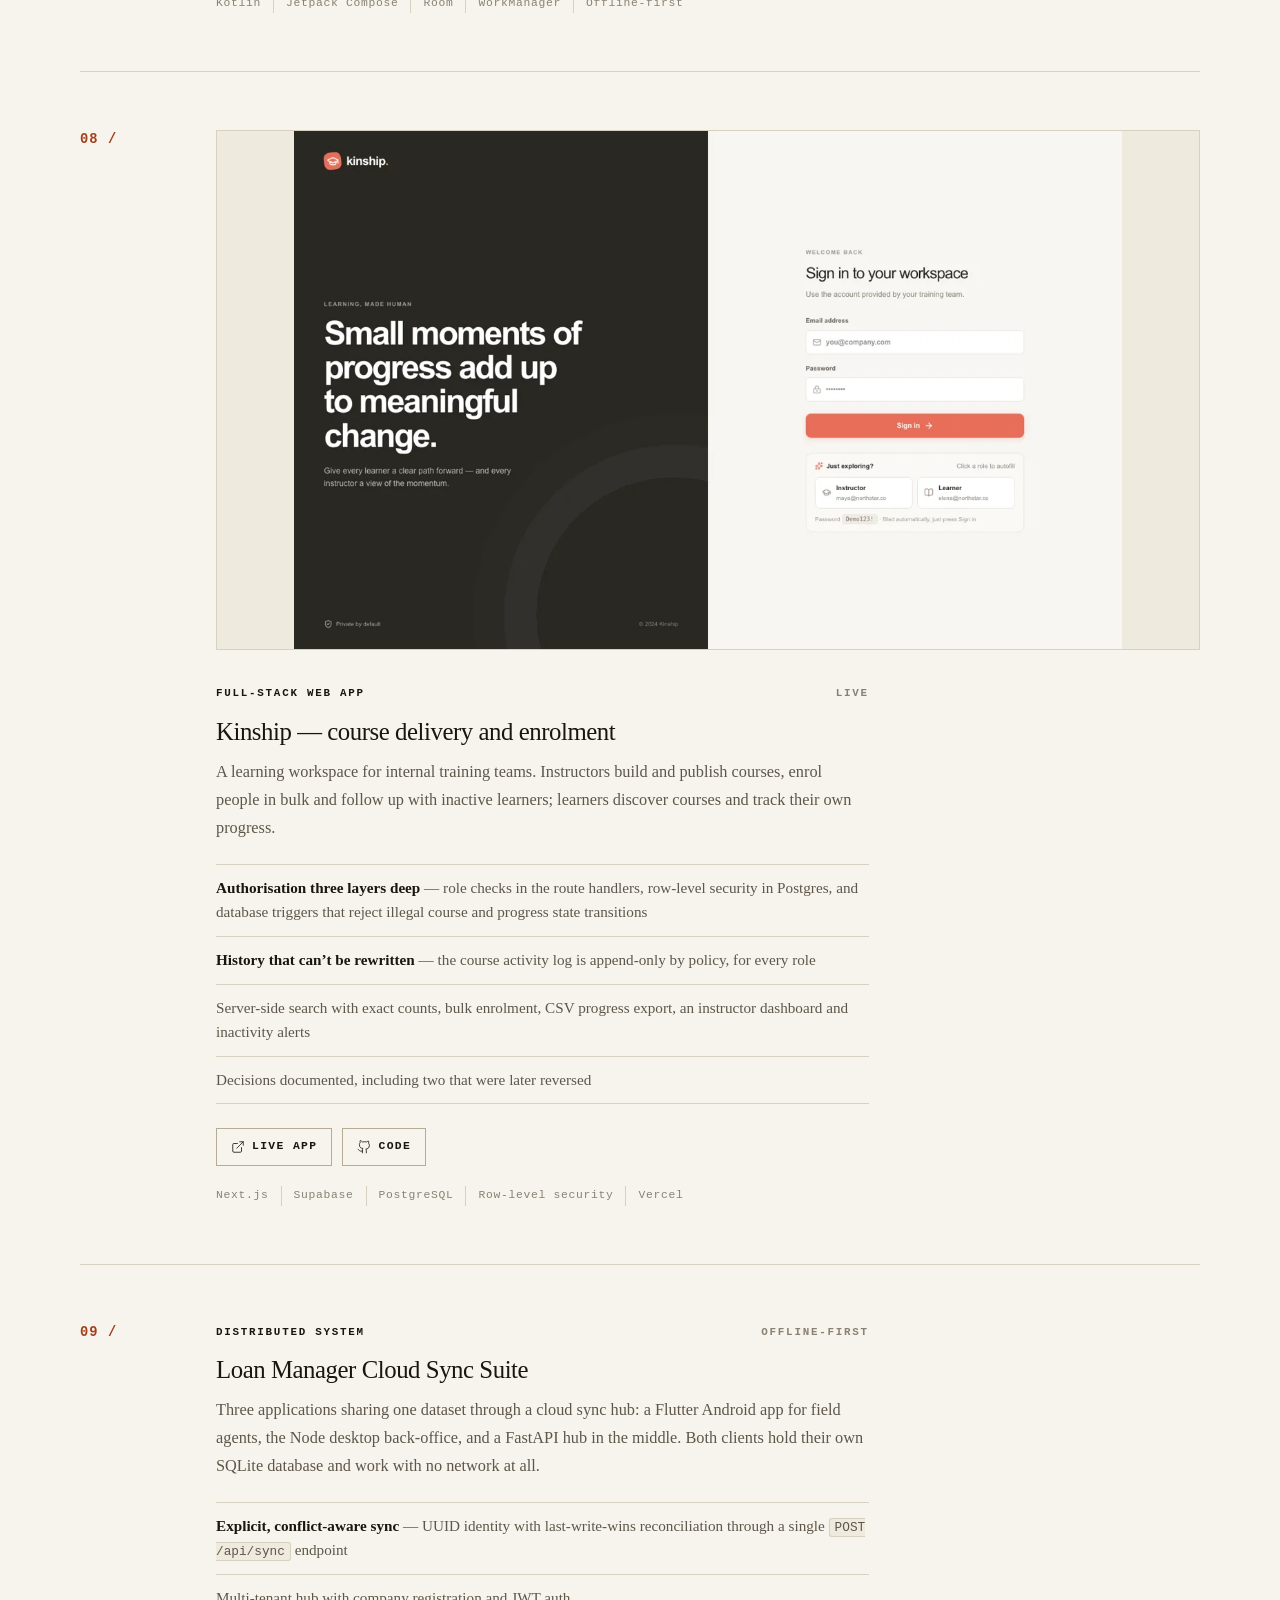
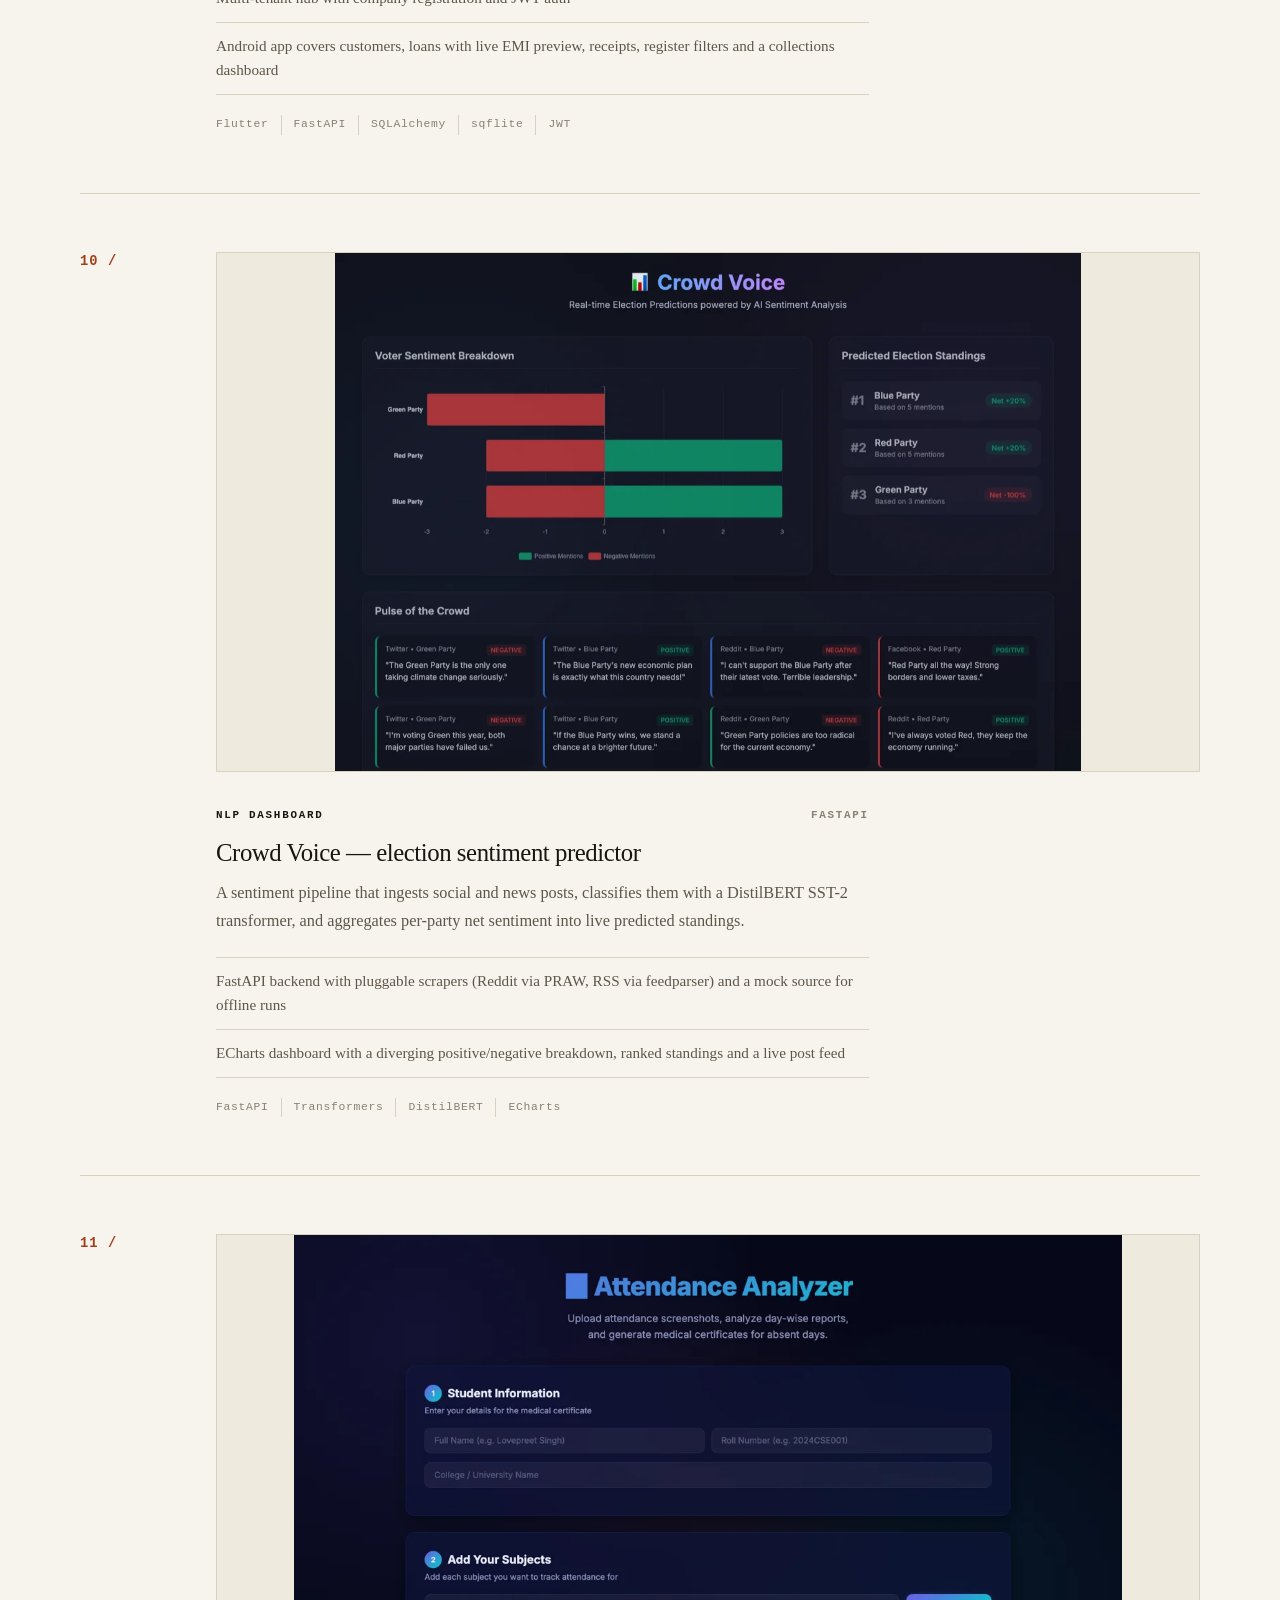
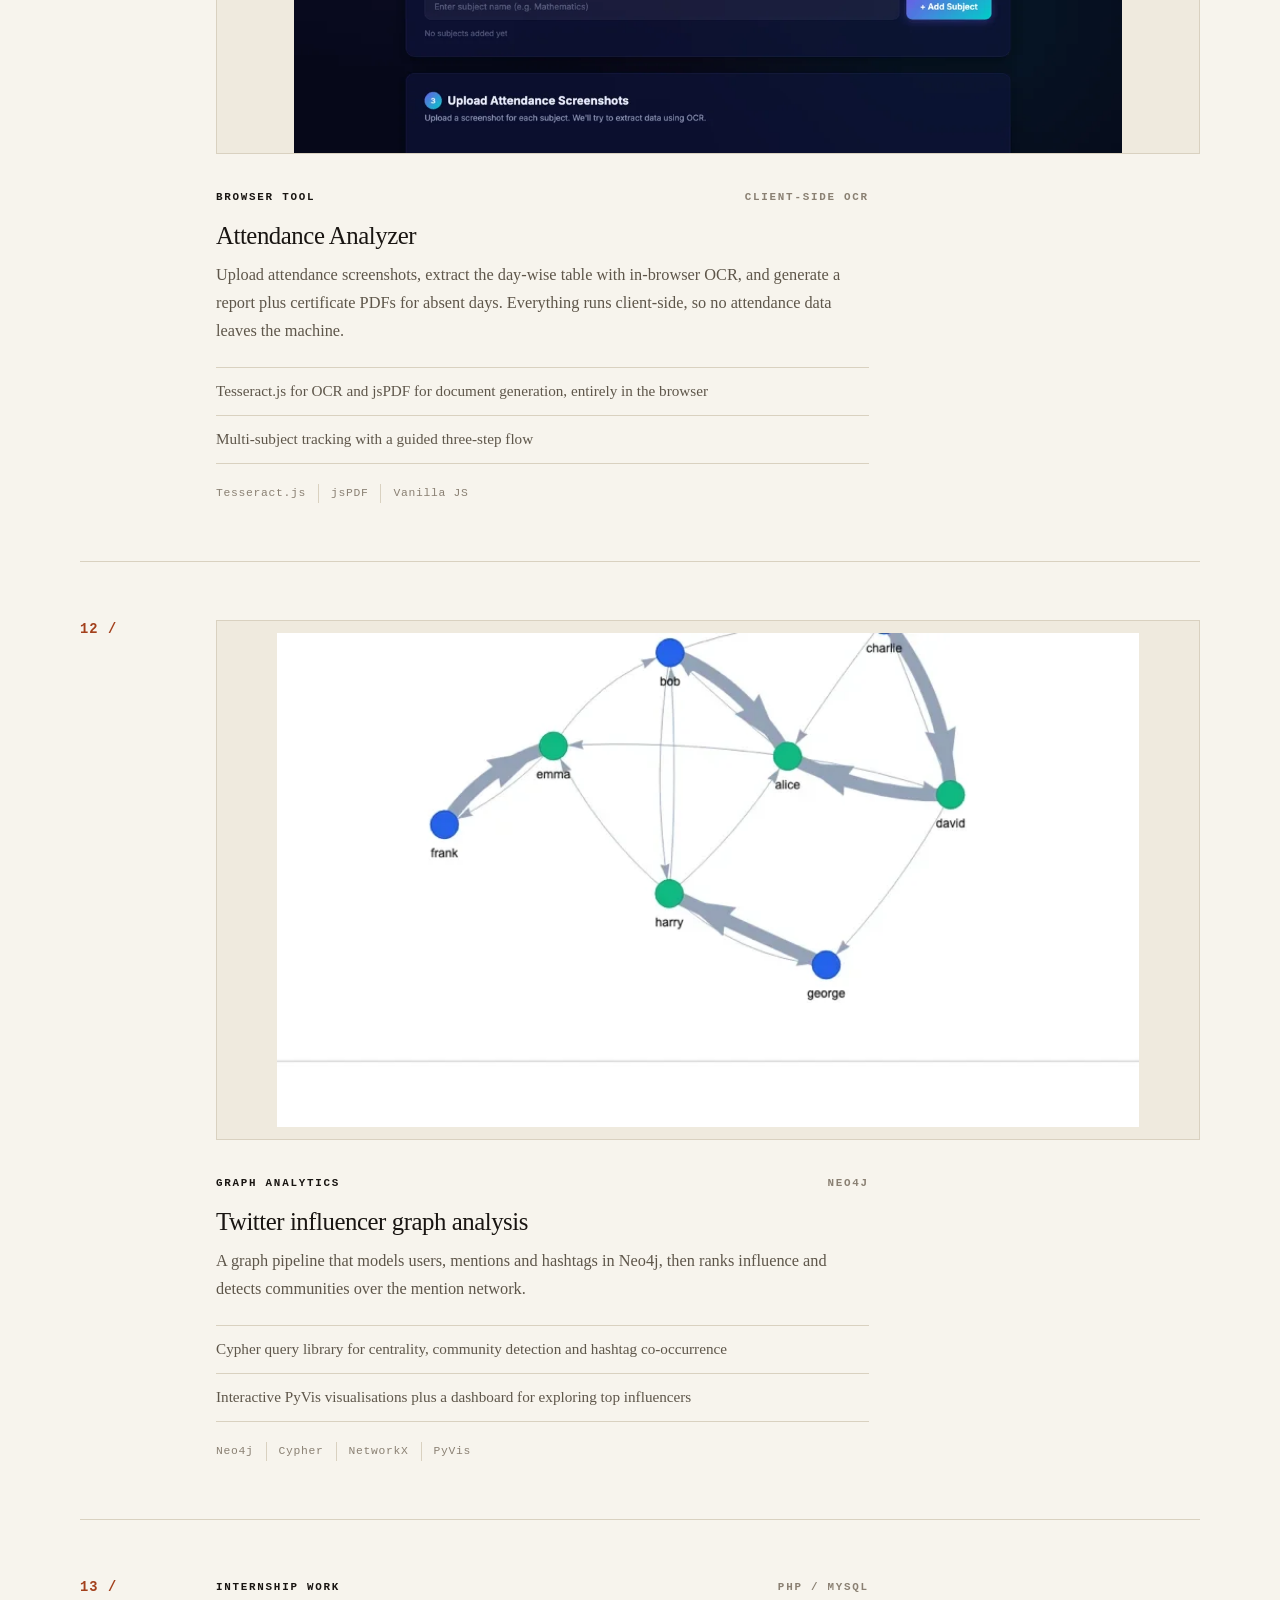
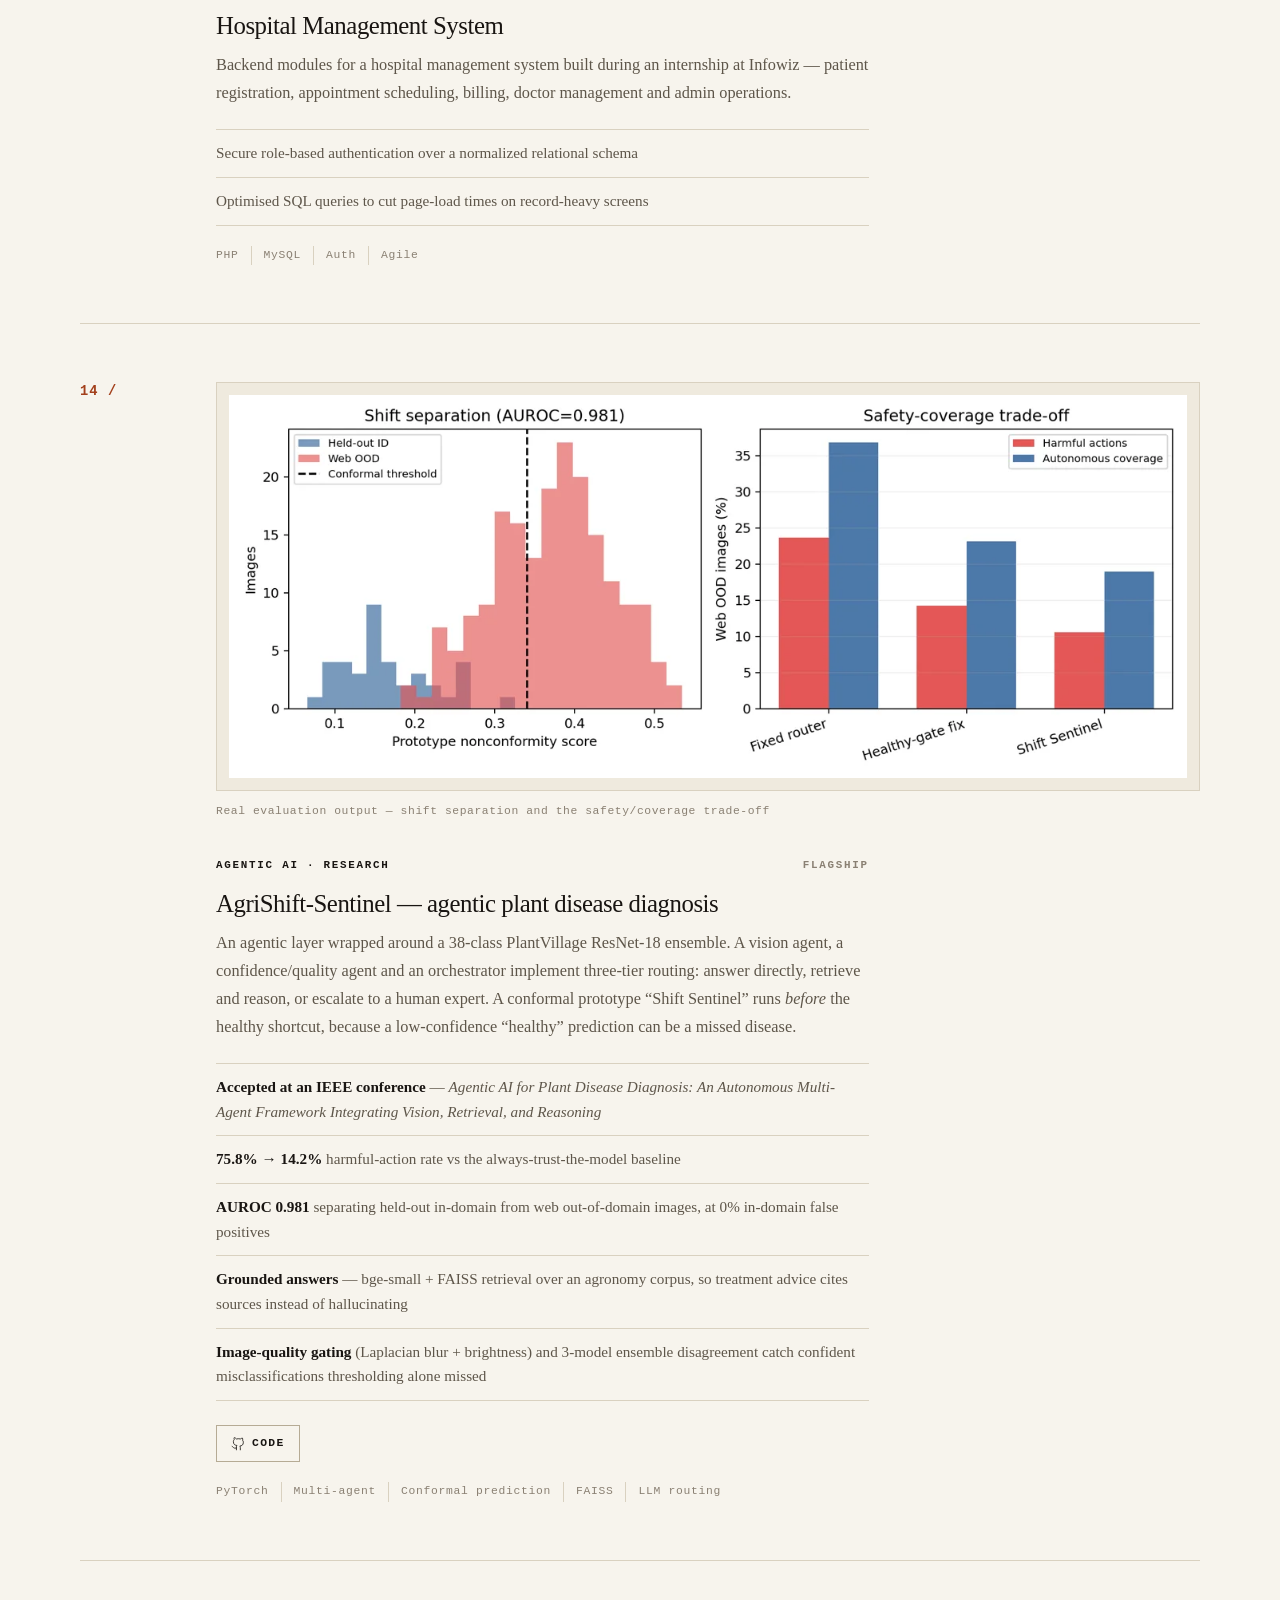
==== commit 51be196c: "Add the accepted IEEE paper; mark the federated paper as under review The agentic plant-disease pape" ====
--- a/index.html
+++ b/index.html
@@ -581,6 +581,7 @@
                 a missed disease.
               </p>
               <ul class="metric-list">
+                <li><strong>Accepted at an IEEE conference</strong> &mdash; <em>Agentic AI for Plant Disease Diagnosis: An Autonomous Multi-Agent Framework Integrating Vision, Retrieval, and Reasoning</em></li>
                 <li><strong>75.8% &rarr; 14.2%</strong> harmful-action rate vs the always-trust-the-model baseline</li>
                 <li><strong>AUROC 0.981</strong> separating held-out in-domain from web out-of-domain images, at 0% in-domain false positives</li>
                 <li><strong>Grounded answers</strong> &mdash; bge-small + FAISS retrieval over an agronomy corpus, so treatment advice cites sources instead of hallucinating</li>
@@ -663,7 +664,7 @@
             <div class="project-body">
               <div class="project-topline">
                 <span class="tag-role">Research</span>
-                <span class="tag-year">Review paper</span>
+                <span class="tag-year">Paper under review</span>
               </div>
               <h3>Federated learning for plant disease detection</h3>
               <p>
@@ -672,7 +673,7 @@
               </p>
               <ul class="metric-list">
                 <li>Benchmarked <strong>FedAvg, FedProx, FedOpt, FedMA and SCAFFOLD</strong> under non-IID client splits to quantify what privacy costs in accuracy and convergence</li>
-                <li>Authored a review paper on privacy-preserving federated learning for precision agriculture, covering communication efficiency and client heterogeneity</li>
+                <li>Authored a paper on privacy-preserving federated learning for precision agriculture, covering communication efficiency and client heterogeneity &mdash; <strong>currently under review</strong></li>
               </ul>
               <div class="project-links">
                 <a href="https://github.com/lovepreet-dev-dev/agriculture-disease-detection-" target="_blank" rel="noopener noreferrer"><svg viewBox="0 0 24 24" aria-hidden="true"><path d="M9 19c-5 1.5-5-2.5-7-3m14 6v-3.9a3.4 3.4 0 0 0-.9-2.6c3-.3 6.1-1.5 6.1-6.5a5 5 0 0 0-1.4-3.5 4.7 4.7 0 0 0-.1-3.5s-1.1-.3-3.7 1.4a12.7 12.7 0 0 0-6.7 0C6.7.7 5.6 1 5.6 1a4.7 4.7 0 0 0-.1 3.5A5 5 0 0 0 4.1 8c0 5 3.1 6.2 6.1 6.5a3.4 3.4 0 0 0-.9 2.6V22"/></svg>Code</a>
@@ -706,13 +707,13 @@
           <article class="skill-card">
             <h3>Languages</h3>
             <div class="chip-list">
-              <span>Python</span><span>JavaScript</span><span>Kotlin</span><span>Java</span><span>C++</span><span>C</span><span>SQL</span><span>PHP</span>
+              <span>Python</span><span>JavaScript</span><span>TypeScript</span><span>Kotlin</span><span>Java</span><span>C++</span><span>C</span><span>SQL</span><span>PHP</span>
             </div>
           </article>
           <article class="skill-card">
             <h3>Backend &amp; web</h3>
             <div class="chip-list">
-              <span>FastAPI</span><span>Express.js</span><span>Next.js</span><span>React</span><span>Streamlit</span><span>REST design</span><span>Jetpack Compose</span><span>Flutter</span>
+              <span>FastAPI</span><span>Express.js</span><span>Next.js</span><span>React</span><span>Tailwind CSS</span><span>Prisma</span><span>Streamlit</span><span>REST design</span><span>Jetpack Compose</span><span>Flutter</span>
             </div>
           </article>
           <article class="skill-card">
@@ -724,7 +725,7 @@
           <article class="skill-card">
             <h3>Infrastructure</h3>
             <div class="chip-list">
-              <span>Docker</span><span>GitHub Actions</span><span>Linux</span><span>PBS / HPC</span><span>Ollama</span><span>vLLM</span><span>Supabase</span><span>Nginx</span>
+              <span>Docker</span><span>GitHub Actions</span><span>Linux</span><span>PBS / HPC</span><span>Ollama</span><span>vLLM</span><span>Supabase</span><span>Vercel</span><span>Render</span><span>Nginx</span>
             </div>
           </article>
           <article class="skill-card">
@@ -851,7 +852,11 @@
           <span>Awarded during the ML engineering internship at ThinkNEXT Technologies.</span>
         </article>
         <article class="achievement-card">
-          <strong>Published review paper</strong>
+          <strong>IEEE conference paper, accepted</strong>
+          <span><em>Agentic AI for Plant Disease Diagnosis: An Autonomous Multi-Agent Framework Integrating Vision, Retrieval, and Reasoning.</em></span>
+        </article>
+        <article class="achievement-card">
+          <strong>Federated learning paper, under review</strong>
           <span>Federated learning for plant disease detection, surveying privacy-preserving algorithms.</span>
         </article>
         <article class="achievement-card">
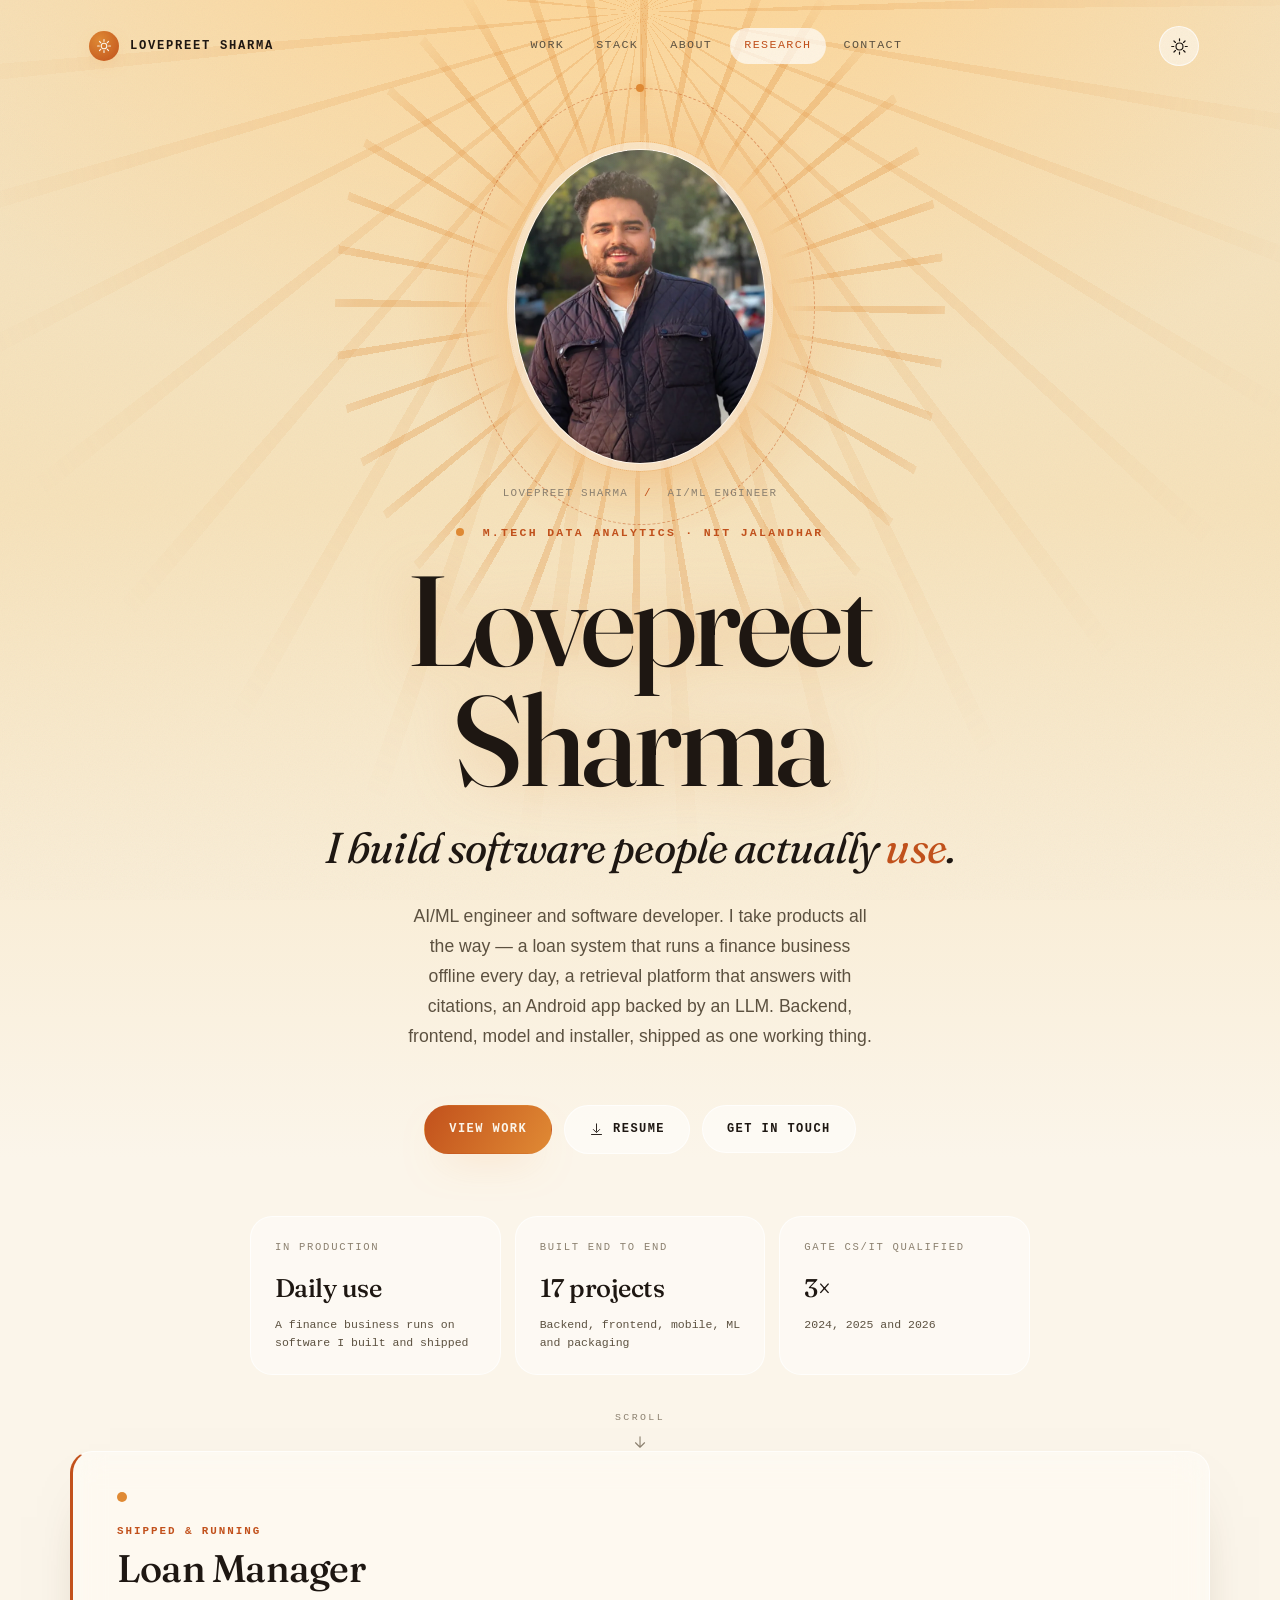
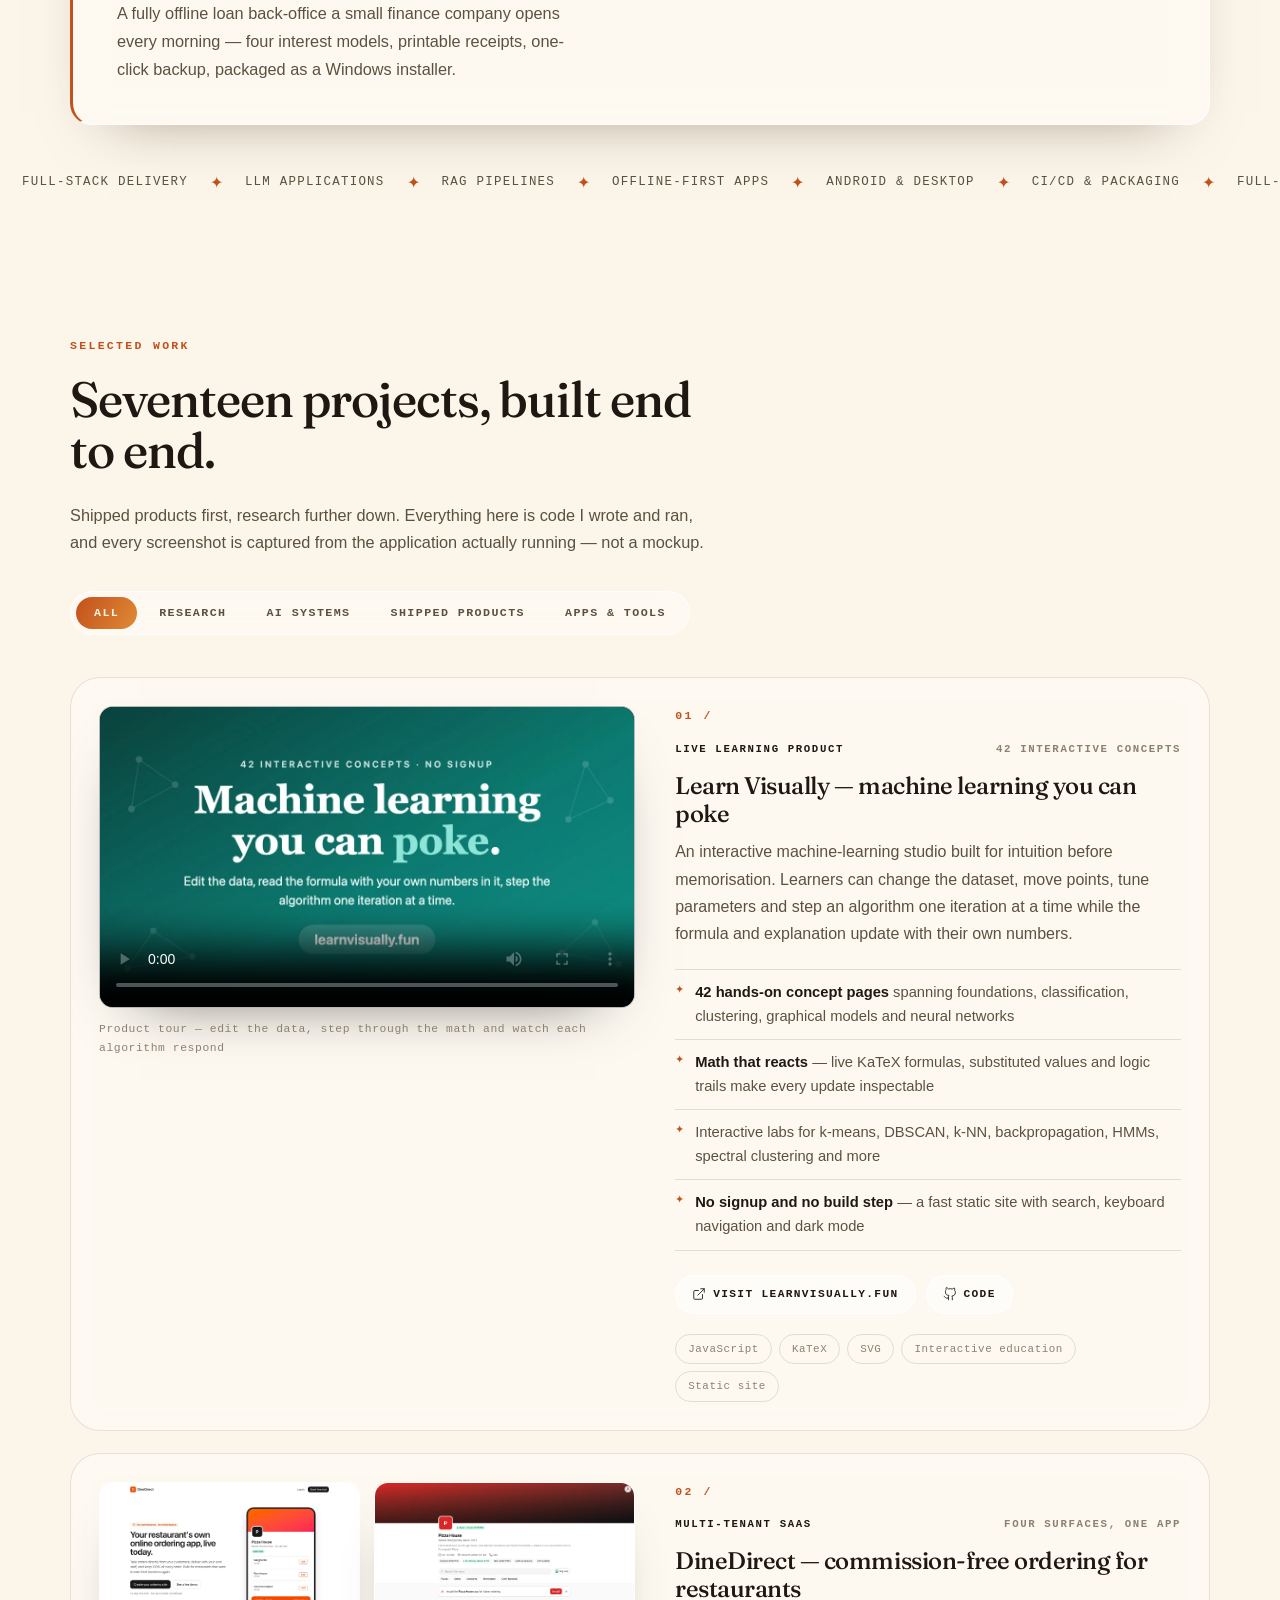
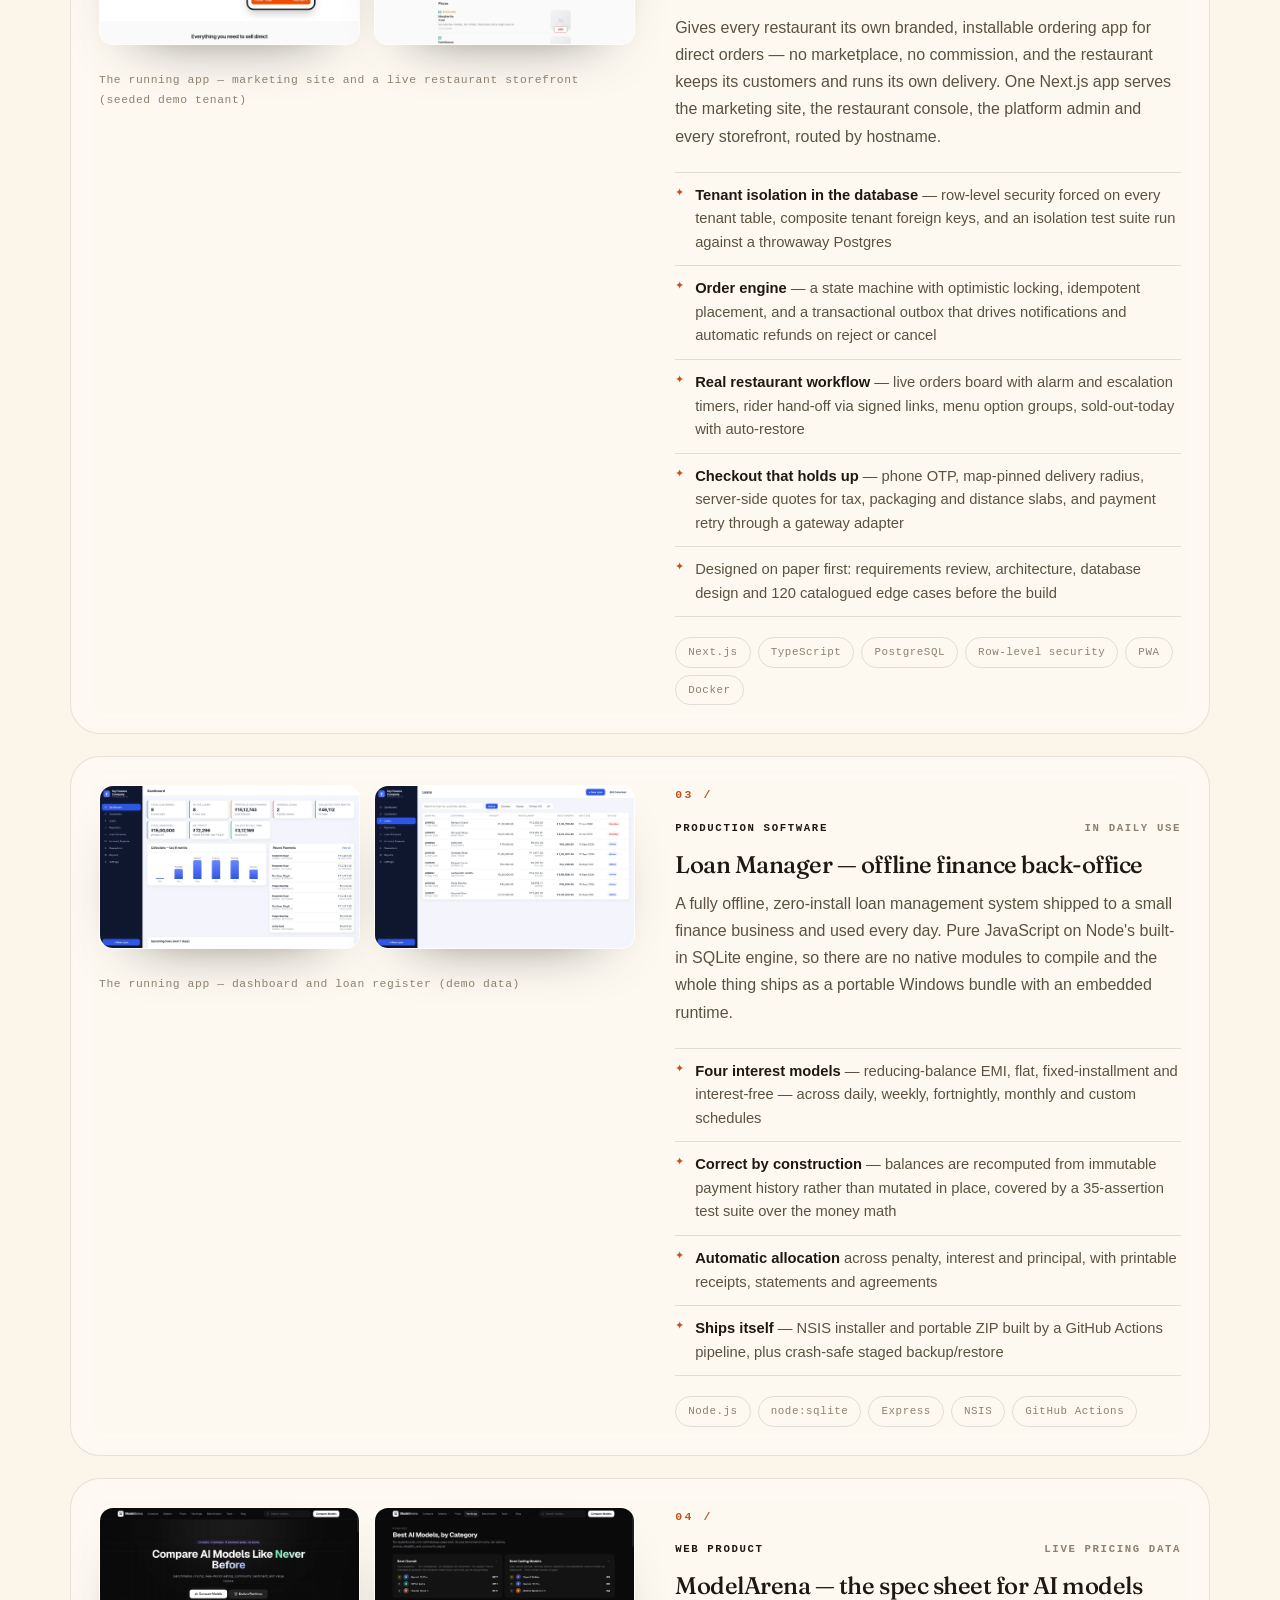
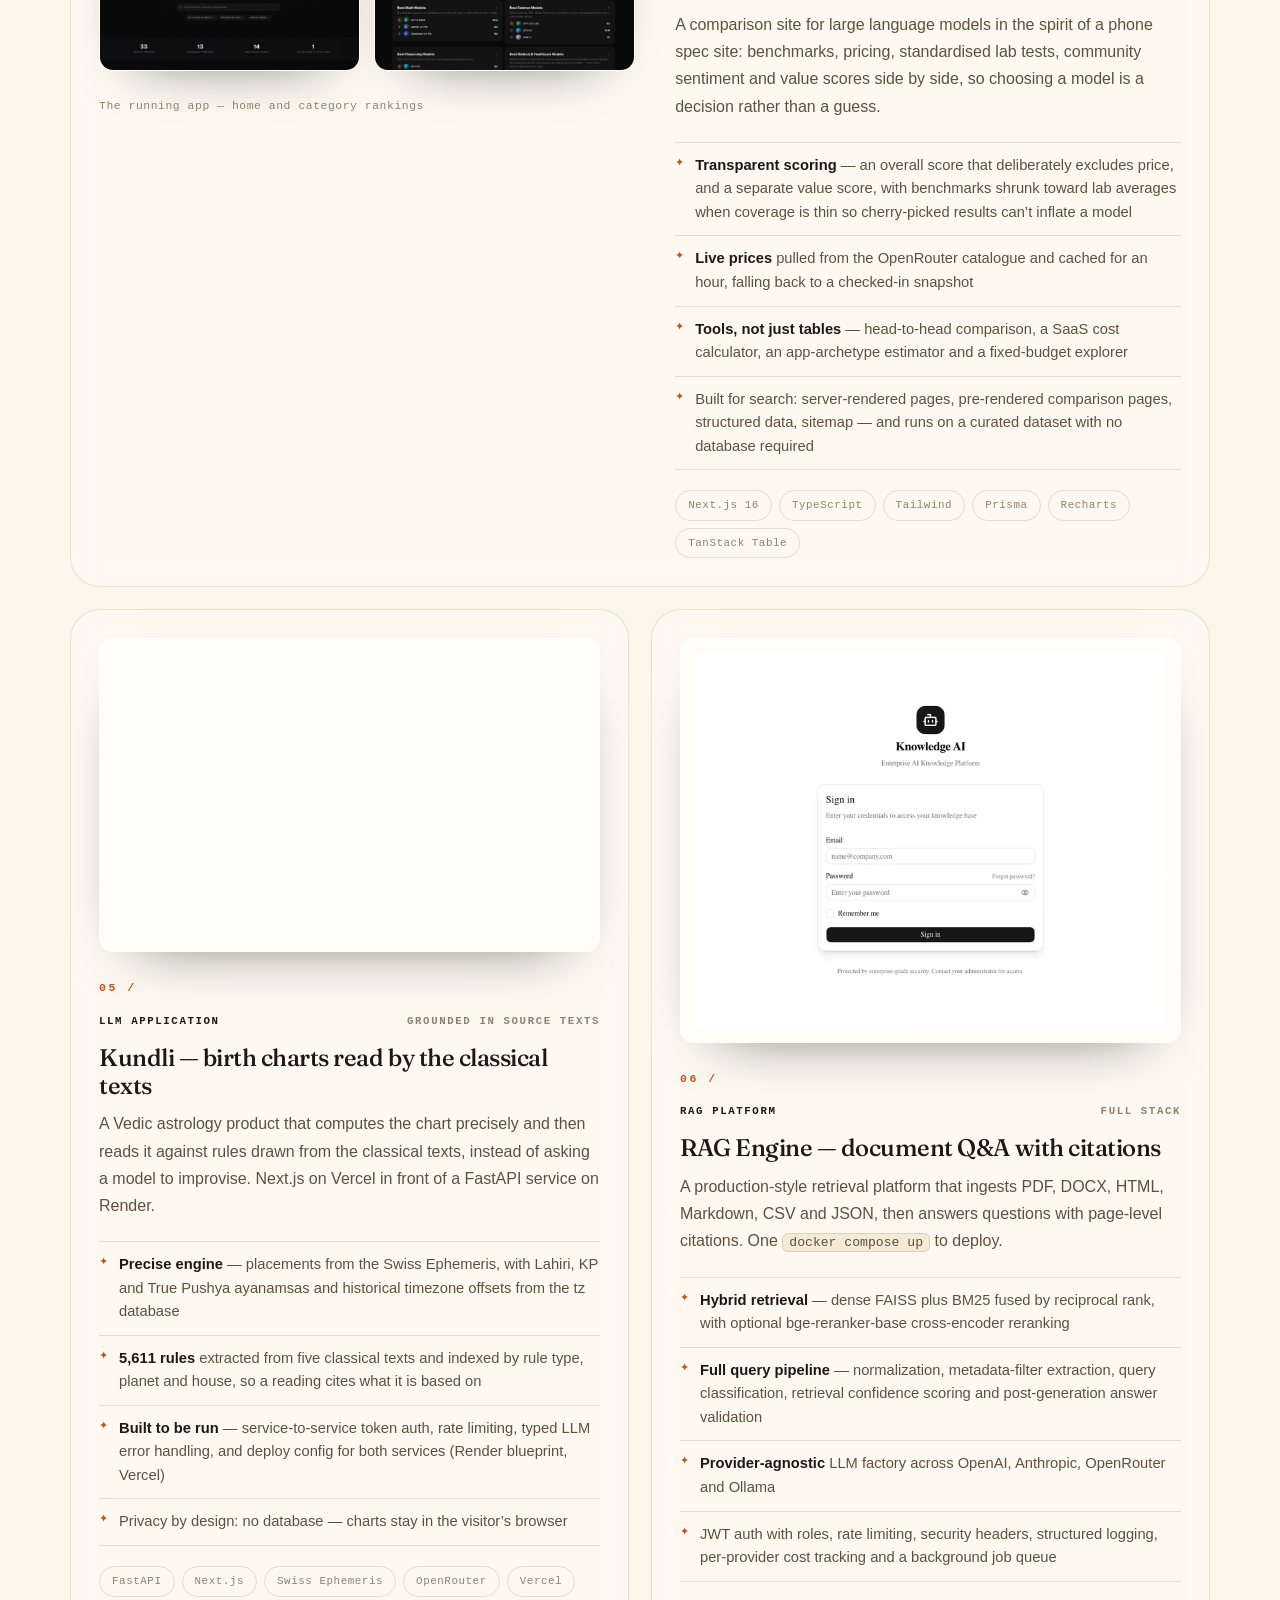
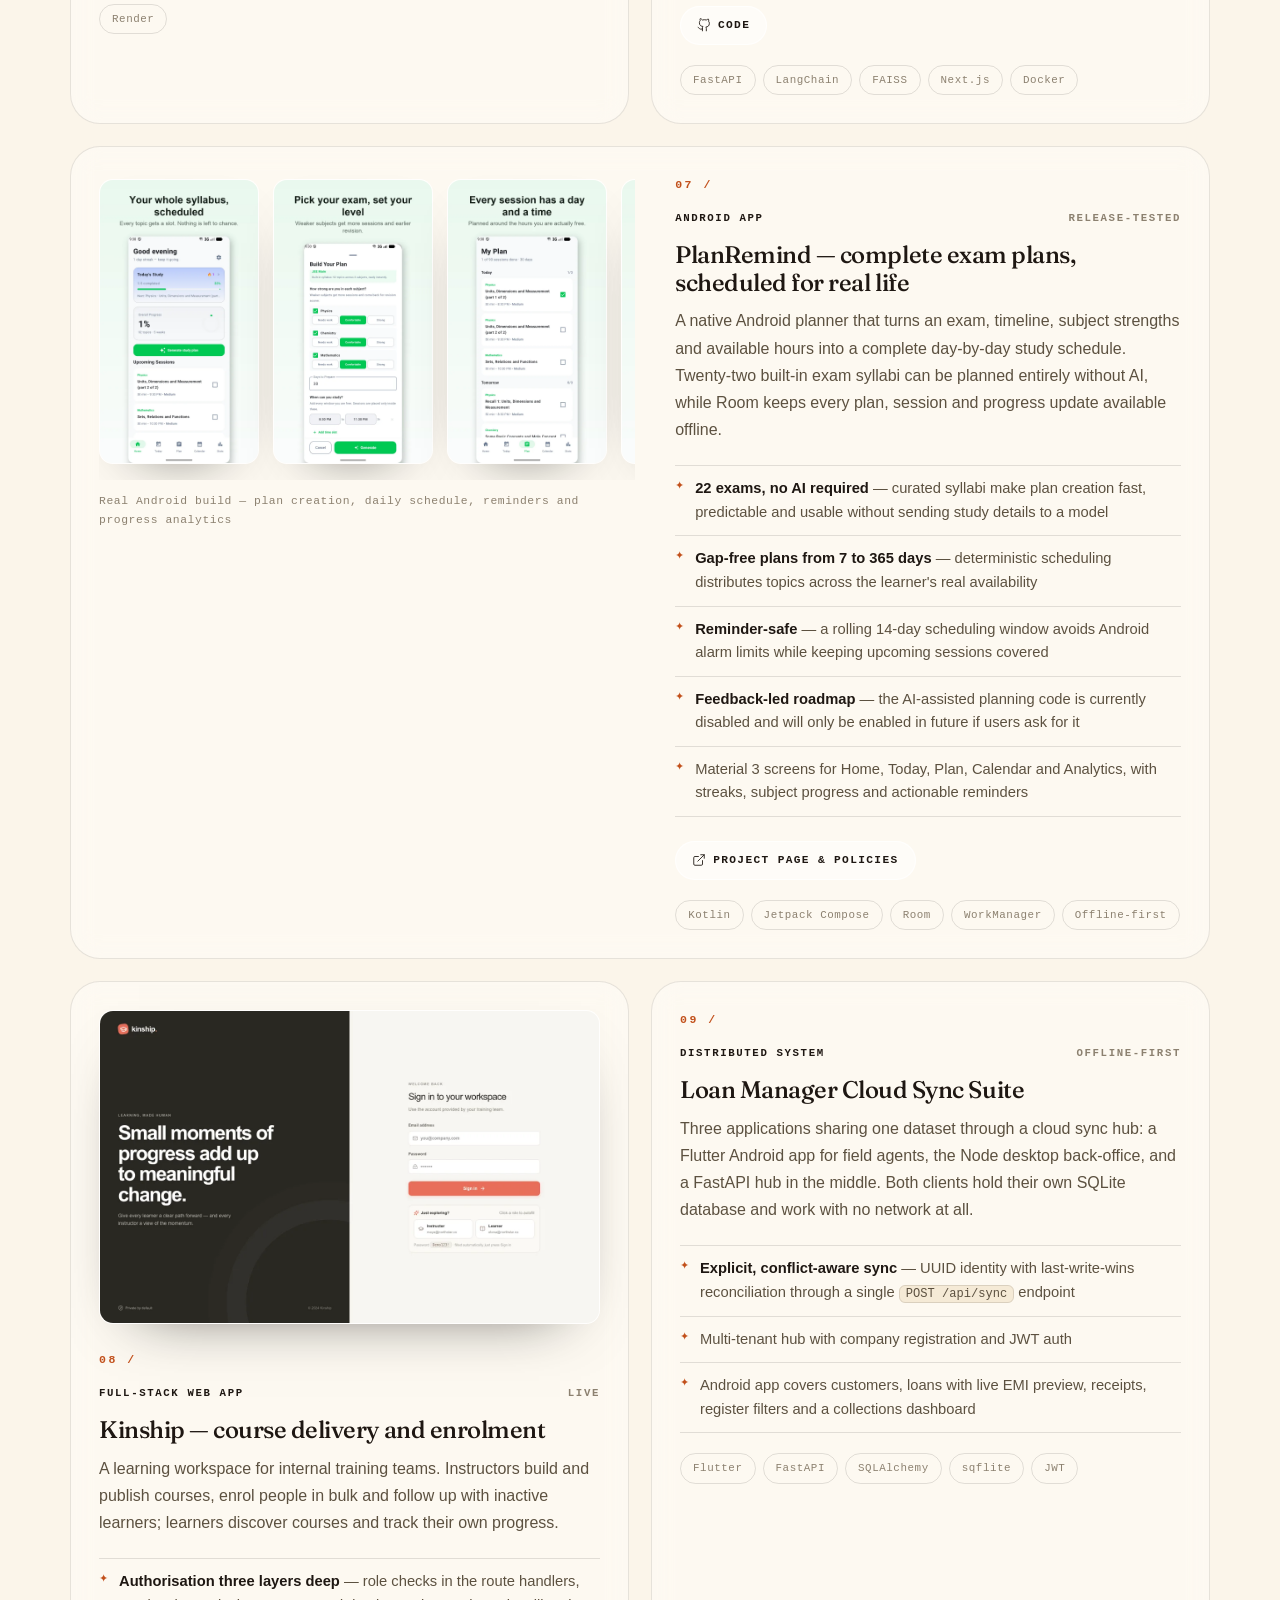
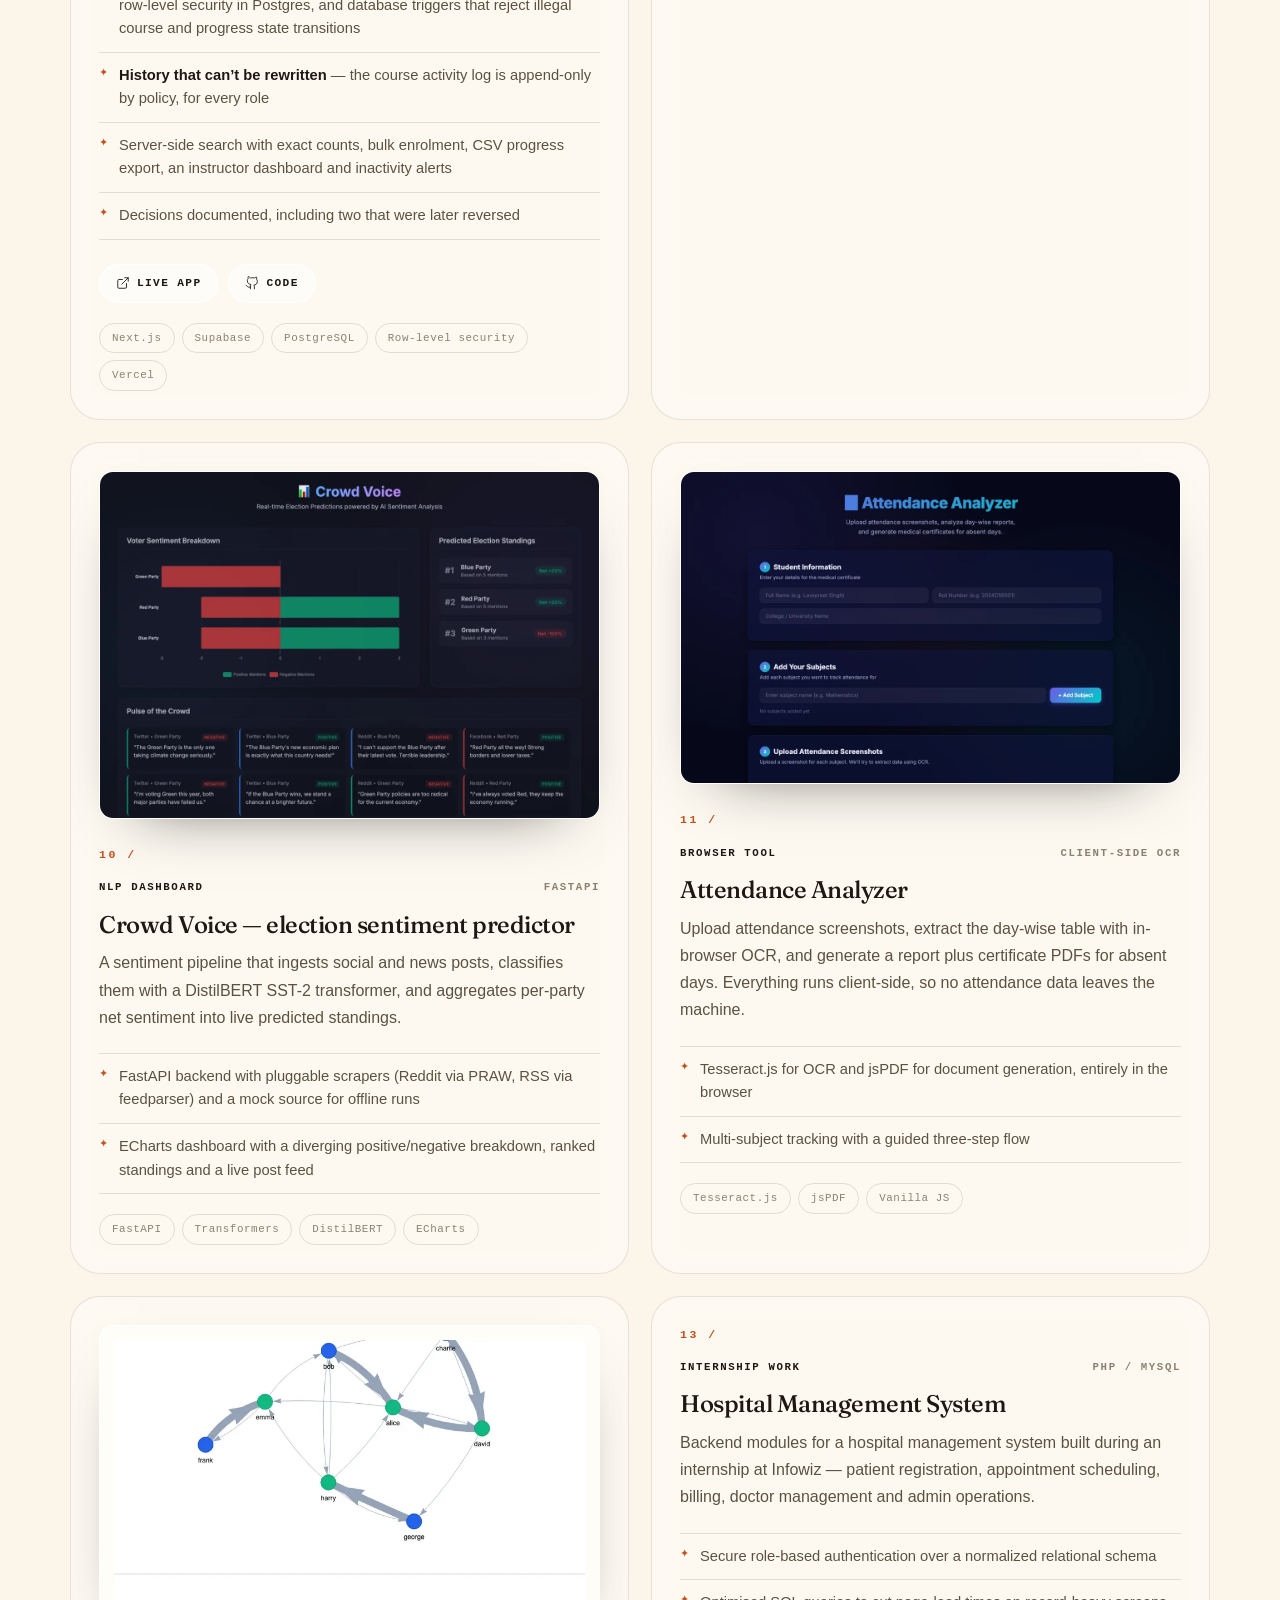
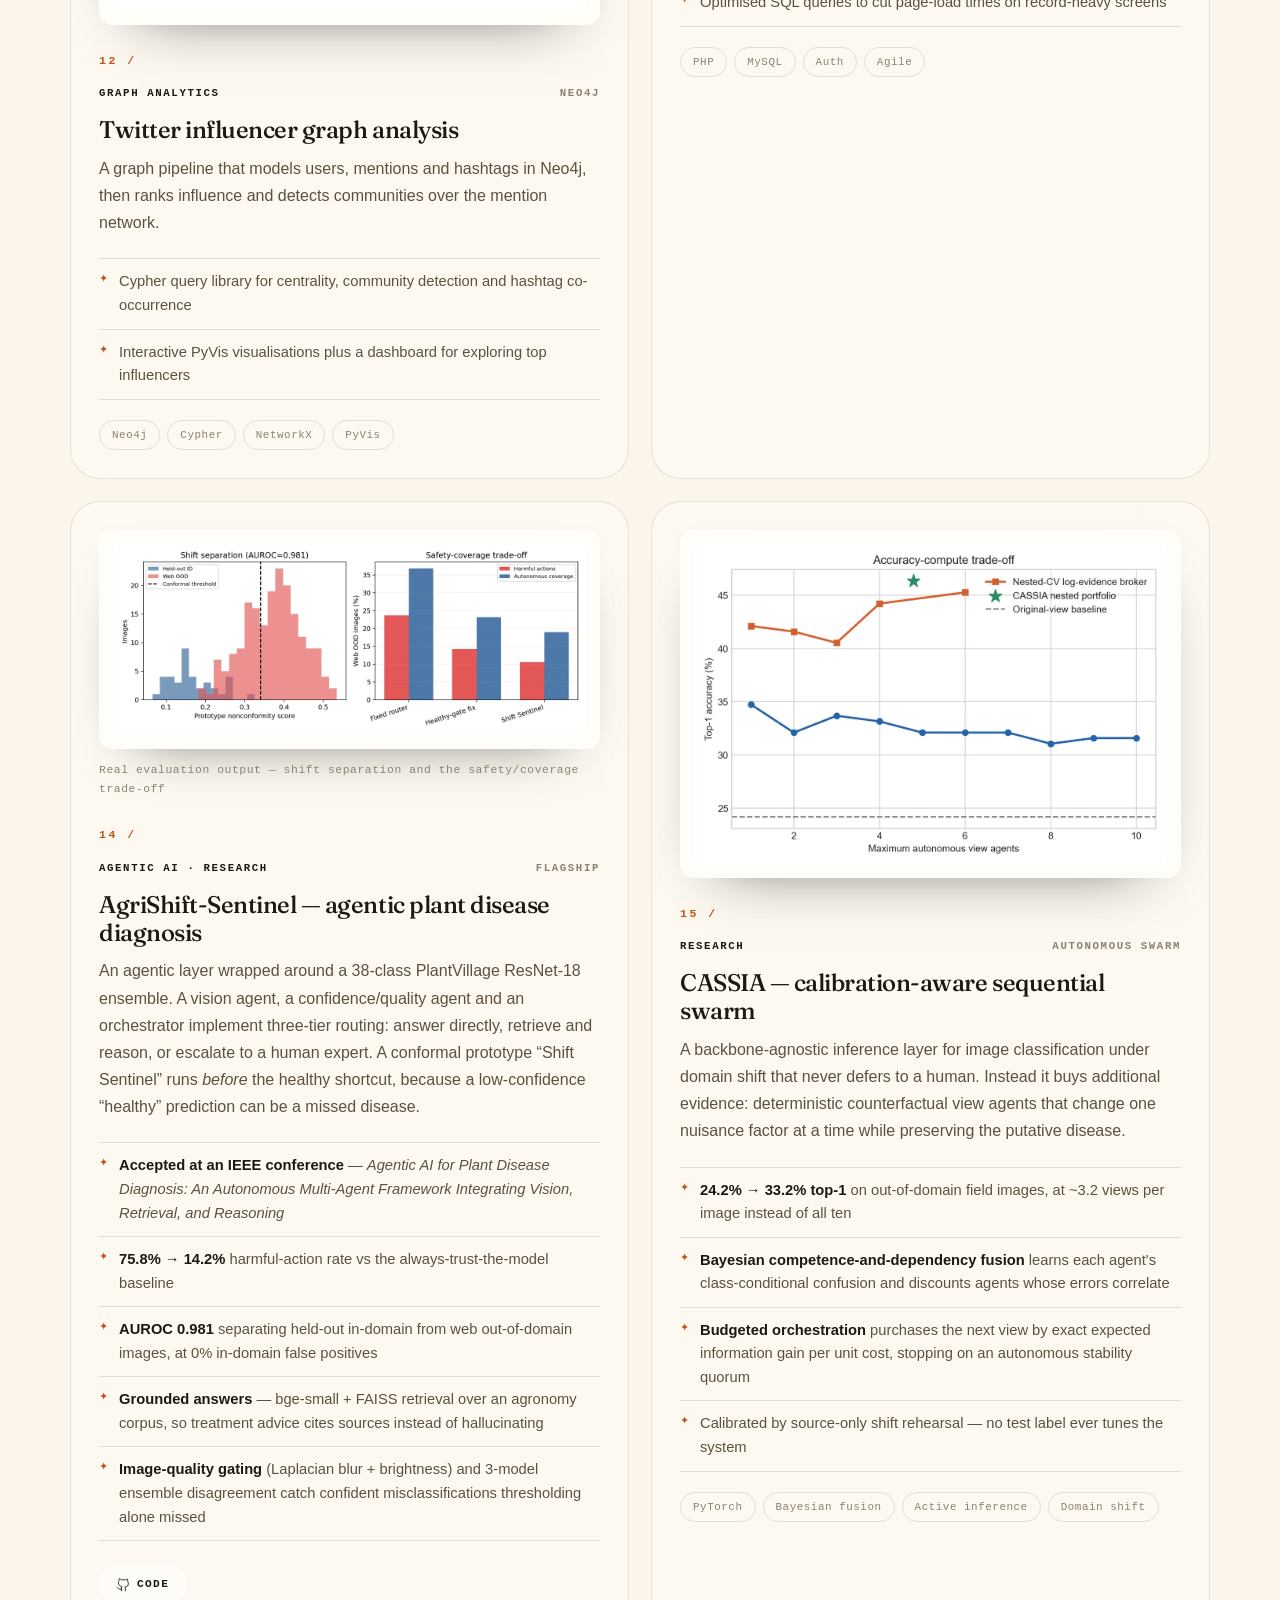
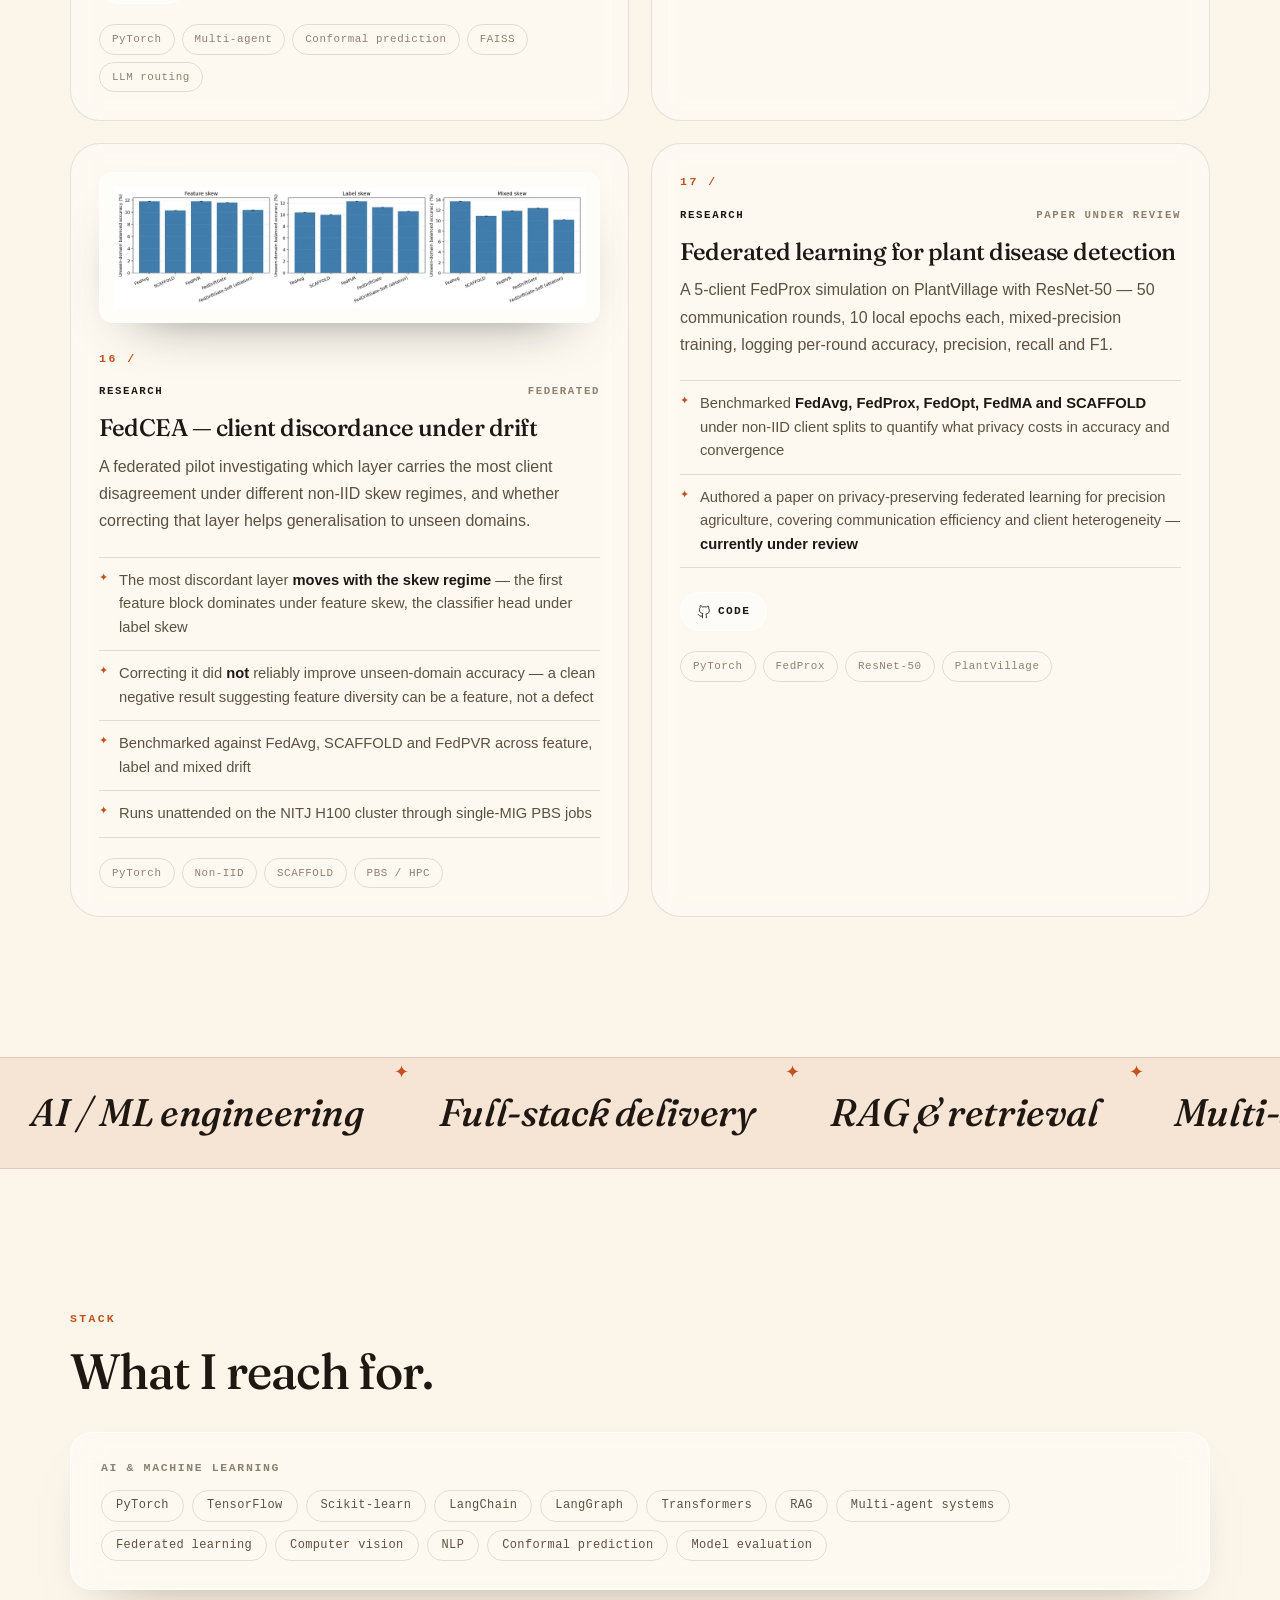
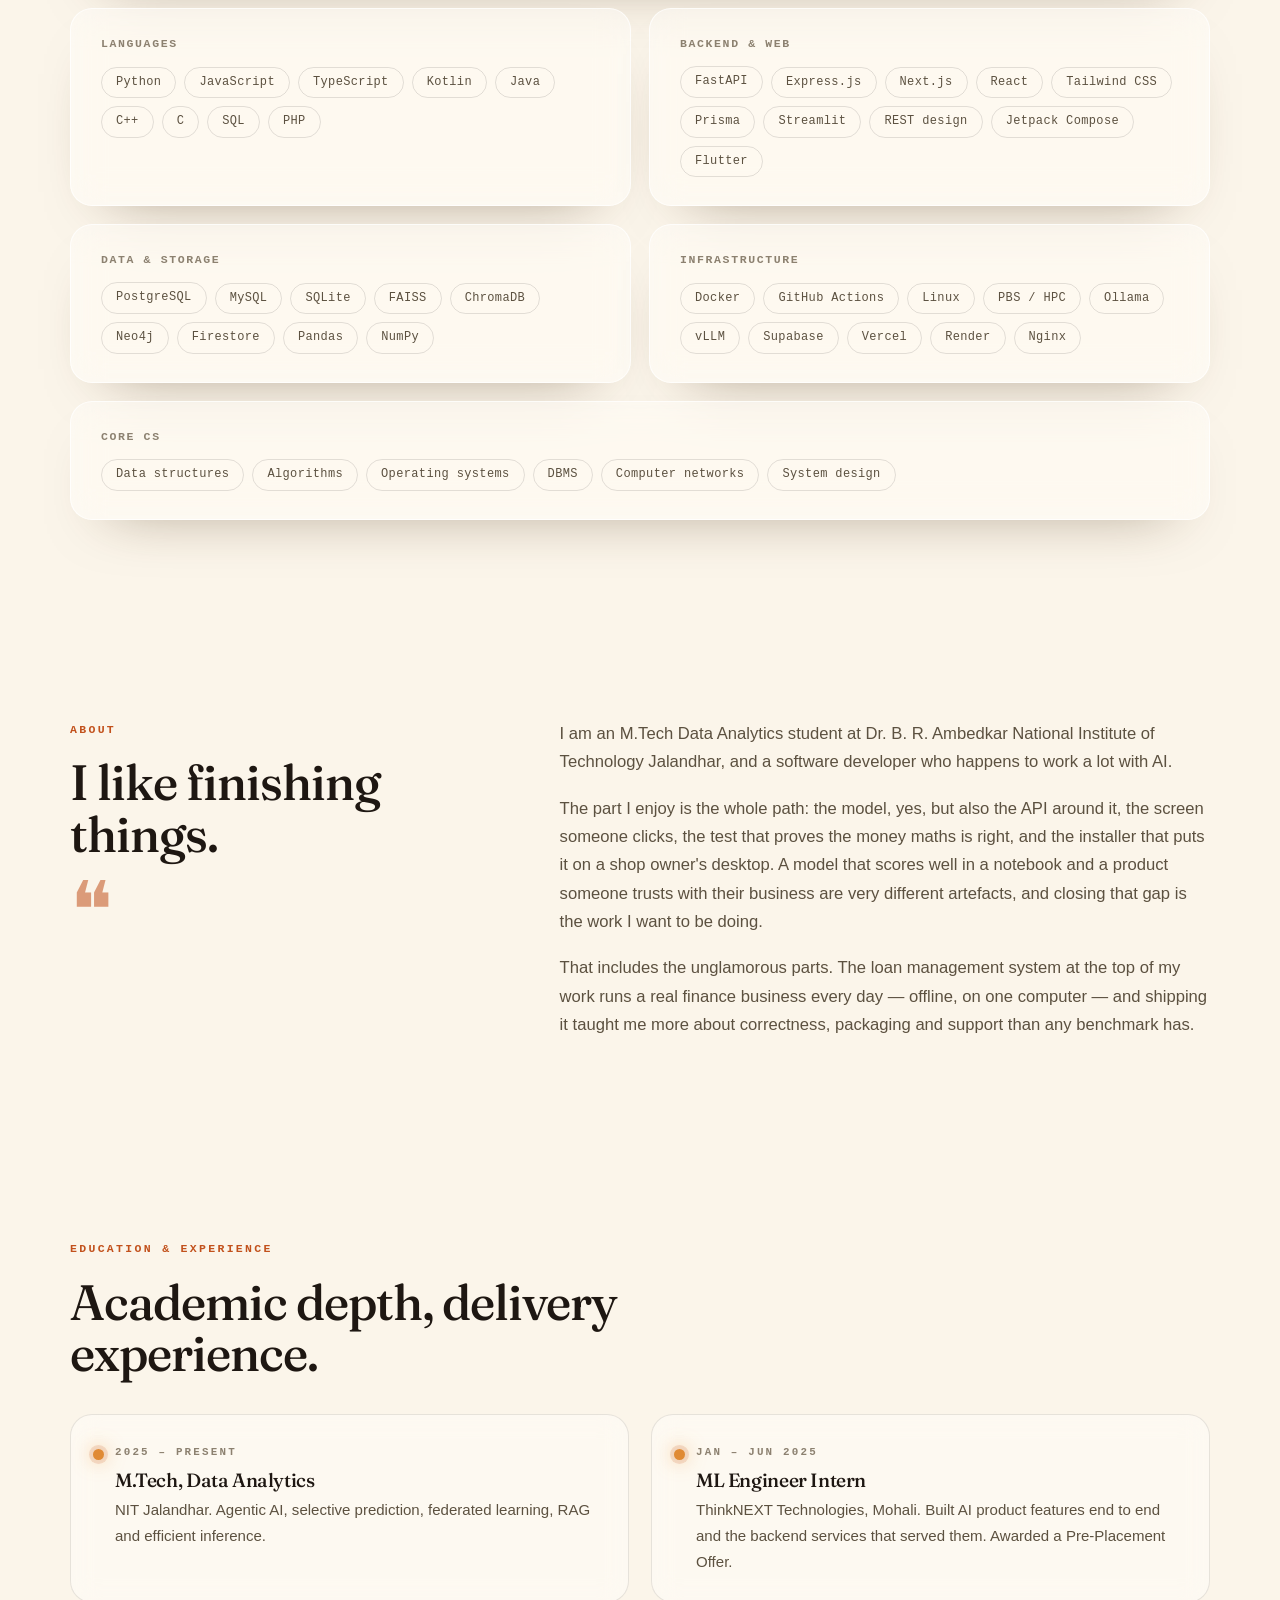
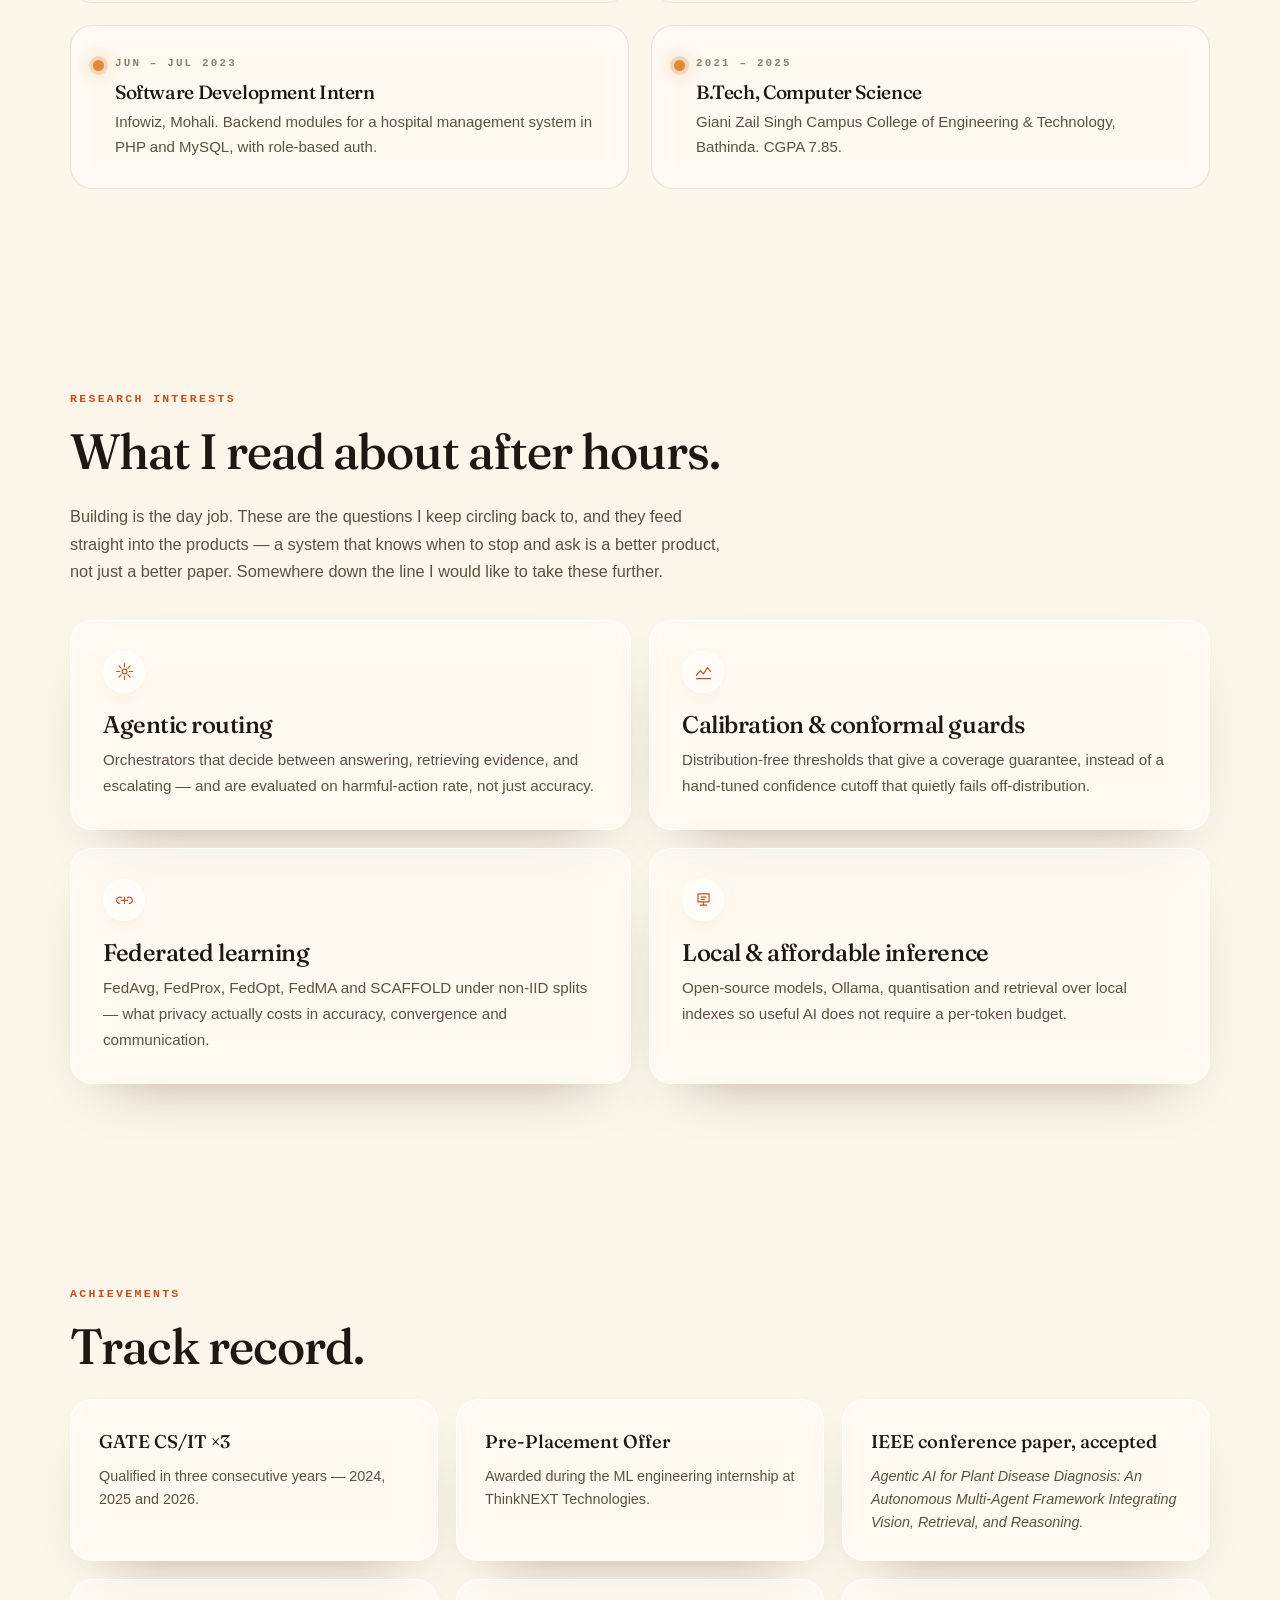
==== commit 9260b2ec: "redesigned the website" ====
--- a/index.html
+++ b/index.html
@@ -1,5 +1,5 @@
 <!doctype html>
-<html lang="en">
+<html lang="en" data-theme="day">
   <head>
     <meta charset="utf-8">
     <meta name="viewport" content="width=device-width, initial-scale=1">
@@ -7,42 +7,113 @@
       name="description"
       content="Lovepreet Sharma - AI/ML engineer and software developer. Creator of Learn Visually, production software, retrieval platforms, Android and desktop apps."
     >
-    <meta name="theme-color" content="#f7f4ed">
+    <meta name="theme-color" content="#fbf5ea">
     <title>Lovepreet Sharma | AI/ML Engineer</title>
-    <link rel="icon" href='data:image/svg+xml,<svg xmlns="http://www.w3.org/2000/svg" viewBox="0 0 64 64"><rect width="64" height="64" fill="%23191512"/><text x="32" y="42" text-anchor="middle" font-family="Georgia,serif" font-size="30" fill="%23f7f4ed">LS</text></svg>'>
+    <link rel="icon" href='data:image/svg+xml,<svg xmlns="http://www.w3.org/2000/svg" viewBox="0 0 64 64"><circle cx="32" cy="32" r="13" fill="%23e08a34"/><g stroke="%23e08a34" stroke-width="5" stroke-linecap="round"><path d="M32 7v7M32 50v7M7 32h7M50 32h7M14 14l5 5M45 45l5 5M50 14l-5 5M19 45l-5 5"/></g></svg>'>
+
+    <script>
+      (function () {
+        try {
+          var stored = localStorage.getItem("theme");
+          var theme = stored || (window.matchMedia("(prefers-color-scheme: dark)").matches ? "dusk" : "day");
+          var root = document.documentElement;
+          root.setAttribute("data-theme", theme);
+          root.setAttribute("data-theme-ready", "");
+        } catch (e) {
+          document.documentElement.setAttribute("data-theme", "day");
+        }
+      })();
+    </script>
+
+    <link rel="preconnect" href="https://fonts.googleapis.com">
+    <link rel="preconnect" href="https://fonts.gstatic.com" crossorigin>
+    <link
+      rel="stylesheet"
+      href="https://fonts.googleapis.com/css2?family=Fraunces:ital,opsz,wght,SOFT,WONK@0,9..144,100..900,0..100,0..1;1,9..144,100..900,0..100,0..1&display=swap"
+    >
     <link rel="stylesheet" href="styles.css">
   </head>
   <body>
     <a class="skip-link" href="#main">Skip to content</a>
 
-    <header class="site-header">
-      <a class="brand" href="#top" aria-label="Lovepreet Sharma home">
-        <span class="brand-mark">LS</span>
-        <span class="brand-name">Lovepreet Sharma</span>
-      </a>
-      <nav class="nav-links" id="navLinks" aria-label="Primary navigation">
-        <a href="#work">Work</a>
-        <a href="#stack">Stack</a>
-        <a href="#about">About</a>
-        <a href="#research">Research</a>
-        <a href="#contact">Contact</a>
-      </nav>
-      <button class="nav-toggle" id="navToggle" type="button" aria-expanded="false" aria-controls="navLinks" aria-label="Toggle navigation">
-        <span></span><span></span><span></span>
-      </button>
+    <!-- ---------- ambient layers ---------- -->
+    <div class="aurora" aria-hidden="true">
+      <span class="aurora-orb aurora-orb--a"></span>
+      <span class="aurora-orb aurora-orb--b"></span>
+      <span class="aurora-orb aurora-orb--c"></span>
+    </div>
+    <div class="pointer-light" id="pointerLight" aria-hidden="true"></div>
+    <div class="grain" aria-hidden="true"></div>
+    <div class="scroll-progress" aria-hidden="true"><span id="scrollProgressBar"></span></div>
+
+    <header class="site-header" id="siteHeader">
+      <div class="nav-shell">
+        <a class="brand" href="#top" aria-label="Lovepreet Sharma home">
+          <span class="brand-mark" aria-hidden="true">
+            <svg viewBox="0 0 24 24"><circle cx="12" cy="12" r="4.2"/><path d="M12 2.4v2.6M12 19v2.6M2.4 12h2.6M19 12h2.6M5.2 5.2l1.9 1.9M16.9 16.9l1.9 1.9M18.8 5.2l-1.9 1.9M7.1 16.9l-1.9 1.9"/></svg>
+          </span>
+          <span class="brand-name">Lovepreet Sharma</span>
+        </a>
+
+        <nav class="nav-links" id="navLinks" aria-label="Primary navigation">
+          <a href="#work">Work</a>
+          <a href="#stack">Stack</a>
+          <a href="#about">About</a>
+          <a href="#research">Research</a>
+          <a href="#contact">Contact</a>
+        </nav>
+
+        <div class="nav-tools">
+          <button class="theme-toggle" id="themeToggle" type="button" aria-pressed="false" aria-label="Switch to night theme">
+            <span class="theme-toggle__icons" aria-hidden="true">
+              <svg class="icon-sun" viewBox="0 0 24 24"><circle cx="12" cy="12" r="4.4"/><path d="M12 2.2v2.6M12 19.2v2.6M2.2 12h2.6M19.2 12h2.6M5 5l1.9 1.9M17.1 17.1 19 19M19 5l-1.9 1.9M6.9 17.1 5 19"/></svg>
+              <svg class="icon-moon" viewBox="0 0 24 24"><path d="M20 14.5A8 8 0 0 1 9.5 4a8 8 0 1 0 10.5 10.5z"/></svg>
+            </span>
+          </button>
+
+          <button class="nav-toggle" id="navToggle" type="button" aria-expanded="false" aria-controls="navLinks" aria-label="Toggle navigation">
+            <span></span><span></span><span></span>
+          </button>
+        </div>
+      </div>
     </header>
 
     <main id="main">
-      <section class="hero section-shell" id="top">
-        <div class="hero-copy">
+      <!-- ============================ HERO ============================ -->
+      <section class="hero" id="top">
+        <div class="hero-sky" aria-hidden="true">
+          <span class="god-rays"></span>
+        </div>
+
+        <div class="hero-inner">
+          <figure class="sun-medallion" data-tilt-soft>
+            <span class="sun-rays" aria-hidden="true"></span>
+            <span class="sun-rings" aria-hidden="true"></span>
+            <span class="sun-halo" aria-hidden="true"></span>
+            <span class="sun-disc">
+              <img
+                class="sun-face"
+                src="assets/lovepreet-portrait.webp"
+                alt="Portrait of Lovepreet Sharma"
+                width="640" height="800" fetchpriority="high" decoding="async"
+              >
+            </span>
+            <span class="sun-orbit" aria-hidden="true"></span>
+            <figcaption class="sun-caption">Lovepreet Sharma <i>/</i> AI/ML engineer</figcaption>
+          </figure>
+
           <p class="eyebrow"><span class="pulse-dot"></span> M.Tech Data Analytics &middot; NIT Jalandhar</p>
-          <h1>Lovepreet<br>Sharma</h1>
-          <p class="hero-role">I build software people actually <em>use</em>.</p>
+
+          <h1 class="hero-name" data-sweep>Lovepreet<br>Sharma</h1>
+
+          <p class="hero-role" data-split="words">I build software people actually <em>use</em>.</p>
+
           <p class="hero-text">
             AI/ML engineer and software developer. I take products all the way &mdash; a loan system that runs a finance
             business offline every day, a retrieval platform that answers with citations, an Android app backed by an
             LLM. Backend, frontend, model and installer, shipped as one working thing.
           </p>
+
           <div class="hero-actions">
             <a class="button primary" href="#work">View work</a>
             <a class="button secondary" href="resume.pdf" download="Lovepreet-Sharma-Resume.pdf">
@@ -52,18 +123,18 @@
             <a class="button secondary" href="#contact">Get in touch</a>
           </div>
 
-          <dl class="hero-stats">
-            <div>
+          <dl class="hero-stats" data-reveal-group>
+            <div data-reveal>
               <dt>In production</dt>
               <dd><span class="stat-num">Daily use</span></dd>
               <dd class="stat-note">A finance business runs on software I built and shipped</dd>
             </div>
-            <div>
+            <div data-reveal>
               <dt>Built end to end</dt>
               <dd><span class="stat-num">17 projects</span></dd>
               <dd class="stat-note">Backend, frontend, mobile, ML and packaging</dd>
             </div>
-            <div>
+            <div data-reveal>
               <dt>GATE CS/IT qualified</dt>
               <dd><span class="stat-num">3&times;</span></dd>
               <dd class="stat-note">2024, 2025 and 2026</dd>
@@ -71,51 +142,58 @@
           </dl>
         </div>
 
-        <figure class="hero-visual">
-          <div class="hero-portrait-frame">
-            <img
-              class="hero-portrait"
-              src="assets/lovepreet-portrait.webp"
-              alt="Portrait of Lovepreet Sharma"
-              width="640" height="800" fetchpriority="high" decoding="async"
-            >
+        <a class="scroll-cue" href="#work" aria-label="Scroll to work">
+          <span>Scroll</span>
+          <svg viewBox="0 0 24 24" aria-hidden="true"><path d="M12 5v14M6 13l6 6 6-6"/></svg>
+        </a>
+      </section>
+
+      <!-- ============================ SIGNAL BAND ============================ -->
+      <aside class="signal-band" aria-label="Current focus">
+        <div class="signal-card glass" data-reveal>
+          <span class="pulse" aria-hidden="true"></span>
+          <p class="signal-label">Shipped &amp; running</p>
+          <h2>Loan Manager</h2>
+          <p class="signal-sub">
+            A fully offline loan back-office a small finance company opens every morning &mdash; four interest
+            models, printable receipts, one-click backup, packaged as a Windows installer.
+          </p>
+        </div>
+
+        <div class="marquee" aria-label="Areas of focus">
+          <div class="marquee-track">
+            <div class="marquee-group">
+              <span>Full-stack delivery</span><i aria-hidden="true">&#10022;</i>
+              <span>LLM applications</span><i aria-hidden="true">&#10022;</i>
+              <span>RAG pipelines</span><i aria-hidden="true">&#10022;</i>
+              <span>Offline-first apps</span><i aria-hidden="true">&#10022;</i>
+              <span>Android &amp; desktop</span><i aria-hidden="true">&#10022;</i>
+              <span>CI/CD &amp; packaging</span><i aria-hidden="true">&#10022;</i>
+            </div>
+            <div class="marquee-group" aria-hidden="true">
+              <span>Full-stack delivery</span><i>&#10022;</i>
+              <span>LLM applications</span><i>&#10022;</i>
+              <span>RAG pipelines</span><i>&#10022;</i>
+              <span>Offline-first apps</span><i>&#10022;</i>
+              <span>Android &amp; desktop</span><i>&#10022;</i>
+              <span>CI/CD &amp; packaging</span><i>&#10022;</i>
+            </div>
           </div>
-          <figcaption>Lovepreet Sharma <span>/</span> AI/ML engineer</figcaption>
-        </figure>
-
-        <aside class="hero-panel" aria-label="Current focus">
-          <div class="signal-card">
-            <span class="pulse"></span>
-            <p>Shipped &amp; running</p>
-            <h2>Loan Manager</h2>
-            <p class="signal-sub">
-              A fully offline loan back-office a small finance company opens every morning &mdash; four interest
-              models, printable receipts, one-click backup, packaged as a Windows installer.
-            </p>
-          </div>
-          <div class="model-stack">
-            <span>Full-stack delivery</span>
-            <span>LLM applications</span>
-            <span>RAG pipelines</span>
-            <span>Offline-first apps</span>
-            <span>Android &amp; desktop</span>
-            <span>CI/CD &amp; packaging</span>
-          </div>
-        </aside>
-      </section>
+        </div>
+      </aside>
 
       <!-- ============================ WORK ============================ -->
       <section id="work" class="section-shell">
-        <div class="section-heading">
+        <div class="section-heading" data-reveal>
           <p class="section-kicker">Selected work</p>
-          <h2>Seventeen projects, built end to end.</h2>
+          <h2 data-split="words">Seventeen projects, built end to end.</h2>
           <p class="section-text">
             Shipped products first, research further down. Everything here is code I wrote and ran, and every
             screenshot is captured from the application actually running &mdash; not a mockup.
           </p>
         </div>
 
-        <div class="filter-bar" role="tablist" aria-label="Filter projects">
+        <div class="filter-bar" role="tablist" aria-label="Filter projects" data-reveal>
           <button class="filter is-active" type="button" role="tab" aria-selected="true" data-filter="all">All</button>
           <button class="filter" type="button" role="tab" aria-selected="false" data-filter="research">Research</button>
           <button class="filter" type="button" role="tab" aria-selected="false" data-filter="systems">AI systems</button>
@@ -126,7 +204,7 @@
         <div class="project-grid" id="projectGrid">
 
           <!-- 1. Learn Visually -->
-          <article class="project-card is-wide" data-cat="product tools">
+          <article class="project-card is-wide" data-cat="product tools" data-tilt>
             <figure class="shot shot-video">
               <video
                 controls
@@ -168,7 +246,7 @@
           </article>
 
           <!-- 2. DineDirect -->
-          <article class="project-card is-wide" data-cat="product systems">
+          <article class="project-card is-wide" data-cat="product systems" data-tilt>
             <figure class="shot shot-duo">
               <img
                 src="assets/shots/dinedirect-site.webp"
@@ -207,7 +285,7 @@
           </article>
 
           <!-- 3. Loan Manager -->
-          <article class="project-card is-wide" data-cat="product">
+          <article class="project-card is-wide" data-cat="product" data-tilt>
             <figure class="shot shot-duo">
               <img
                 src="assets/shots/loan-manager.webp"
@@ -245,7 +323,7 @@
           </article>
 
           <!-- 4. ModelArena -->
-          <article class="project-card is-wide" data-cat="product tools">
+          <article class="project-card is-wide" data-cat="product tools" data-tilt>
             <figure class="shot shot-duo">
               <img
                 src="assets/shots/modelarena-home.webp"
@@ -283,7 +361,7 @@
           </article>
 
           <!-- 5. Kundli -->
-          <article class="project-card" data-cat="product systems">
+          <article class="project-card" data-cat="product systems" data-tilt>
             <figure class="shot">
               <img
                 src="assets/shots/kundli.webp"
@@ -315,7 +393,7 @@
           </article>
 
           <!-- 6. RAG Engine -->
-          <article class="project-card" data-cat="systems">
+          <article class="project-card" data-cat="systems" data-tilt>
             <figure class="shot shot--fit">
               <img
                 src="assets/shots/rag-login.webp"
@@ -349,7 +427,7 @@
           </article>
 
           <!-- 7. PlanRemind -->
-          <article class="project-card is-wide" data-cat="product systems">
+          <article class="project-card is-wide" data-cat="product systems" data-tilt>
             <figure class="shot shot-phone-gallery">
               <div class="phone-shot-strip" aria-label="PlanRemind app screenshots">
                 <img src="assets/shots/planremind-01_home.webp" alt="PlanRemind home screen showing a 92-topic study plan, today's progress and upcoming sessions." width="720" height="1280" loading="lazy" decoding="async">
@@ -389,7 +467,7 @@
           </article>
 
           <!-- 8. Kinship -->
-          <article class="project-card" data-cat="product">
+          <article class="project-card" data-cat="product" data-tilt>
             <figure class="shot">
               <img
                 src="assets/shots/kinship.webp"
@@ -424,7 +502,7 @@
           </article>
 
           <!-- 9. Loan Manager Cloud Sync Suite -->
-          <article class="project-card is-text" data-cat="product systems">
+          <article class="project-card is-text" data-cat="product systems" data-tilt>
             <div class="project-body">
               <div class="project-topline">
                 <span class="tag-role">Distributed system</span>
@@ -448,7 +526,7 @@
           </article>
 
           <!-- 10. Crowd Voice -->
-          <article class="project-card" data-cat="tools systems">
+          <article class="project-card" data-cat="tools systems" data-tilt>
             <figure class="shot">
               <img
                 src="assets/shots/crowdvoice.webp"
@@ -477,7 +555,7 @@
           </article>
 
           <!-- 11. Attendance Analyzer -->
-          <article class="project-card" data-cat="tools">
+          <article class="project-card" data-cat="tools" data-tilt>
             <figure class="shot">
               <img
                 src="assets/shots/attendance.webp"
@@ -507,7 +585,7 @@
           </article>
 
           <!-- 12. Twitter influencer graph analysis -->
-          <article class="project-card" data-cat="tools">
+          <article class="project-card" data-cat="tools" data-tilt>
             <figure class="shot shot--fit">
               <img
                 src="assets/shots/graph-network.webp"
@@ -536,7 +614,7 @@
           </article>
 
           <!-- 13. Hospital Management System -->
-          <article class="project-card is-text" data-cat="product">
+          <article class="project-card is-text" data-cat="product" data-tilt>
             <div class="project-body">
               <div class="project-topline">
                 <span class="tag-role">Internship work</span>
@@ -558,7 +636,7 @@
           </article>
 
           <!-- 14. AgriShift-Sentinel -->
-          <article class="project-card" data-cat="research systems">
+          <article class="project-card" data-cat="research systems" data-tilt>
             <figure class="shot shot--fit">
               <img
                 src="assets/shots/agentic-eval.webp"
@@ -597,7 +675,7 @@
           </article>
 
           <!-- 15. CASSIA -->
-          <article class="project-card" data-cat="research">
+          <article class="project-card" data-cat="research" data-tilt>
             <figure class="shot shot--fit">
               <img
                 src="assets/shots/cassia-budget.webp"
@@ -629,7 +707,7 @@
           </article>
 
           <!-- 16. FedCEA -->
-          <article class="project-card" data-cat="research">
+          <article class="project-card" data-cat="research" data-tilt>
             <figure class="shot shot--fit">
               <img
                 src="assets/shots/fedcea-accuracy.webp"
@@ -660,7 +738,7 @@
           </article>
 
           <!-- 17. Federated learning for plant disease detection -->
-          <article class="project-card is-text" data-cat="research">
+          <article class="project-card is-text" data-cat="research" data-tilt>
             <div class="project-body">
               <div class="project-topline">
                 <span class="tag-role">Research</span>
@@ -688,15 +766,32 @@
         <p class="empty-state" id="emptyState" hidden>No projects in this category.</p>
       </section>
 
+      <!-- ============================ MARQUEE ============================ -->
+      <div class="ribbon" aria-hidden="true">
+        <div class="ribbon-track">
+          <span>AI / ML engineering</span><i>&#10022;</i>
+          <span>Full-stack delivery</span><i>&#10022;</i>
+          <span>RAG &amp; retrieval</span><i>&#10022;</i>
+          <span>Multi-agent systems</span><i>&#10022;</i>
+          <span>Android &amp; desktop</span><i>&#10022;</i>
+          <span>Federated learning</span><i>&#10022;</i>
+          <span>AI / ML engineering</span><i>&#10022;</i>
+          <span>Full-stack delivery</span><i>&#10022;</i>
+          <span>RAG &amp; retrieval</span><i>&#10022;</i>
+          <span>Multi-agent systems</span><i>&#10022;</i>
+          <span>Android &amp; desktop</span><i>&#10022;</i>
+          <span>Federated learning</span><i>&#10022;</i>
+        </div>
+      </div>
 
       <!-- ============================ STACK ============================ -->
       <section id="stack" class="section-shell">
-        <div class="section-heading">
+        <div class="section-heading" data-reveal>
           <p class="section-kicker">Stack</p>
-          <h2>What I reach for.</h2>
-        </div>
-        <div class="skills-grid">
-          <article class="skill-card featured">
+          <h2 data-split="words">What I reach for.</h2>
+        </div>
+        <div class="bento skills-grid">
+          <article class="skill-card glass featured" data-reveal>
             <h3>AI &amp; machine learning</h3>
             <div class="chip-list">
               <span>PyTorch</span><span>TensorFlow</span><span>Scikit-learn</span><span>LangChain</span><span>LangGraph</span>
@@ -704,31 +799,31 @@
               <span>Computer vision</span><span>NLP</span><span>Conformal prediction</span><span>Model evaluation</span>
             </div>
           </article>
-          <article class="skill-card">
+          <article class="skill-card glass" data-reveal>
             <h3>Languages</h3>
             <div class="chip-list">
               <span>Python</span><span>JavaScript</span><span>TypeScript</span><span>Kotlin</span><span>Java</span><span>C++</span><span>C</span><span>SQL</span><span>PHP</span>
             </div>
           </article>
-          <article class="skill-card">
+          <article class="skill-card glass" data-reveal>
             <h3>Backend &amp; web</h3>
             <div class="chip-list">
               <span>FastAPI</span><span>Express.js</span><span>Next.js</span><span>React</span><span>Tailwind CSS</span><span>Prisma</span><span>Streamlit</span><span>REST design</span><span>Jetpack Compose</span><span>Flutter</span>
             </div>
           </article>
-          <article class="skill-card">
+          <article class="skill-card glass" data-reveal>
             <h3>Data &amp; storage</h3>
             <div class="chip-list">
               <span>PostgreSQL</span><span>MySQL</span><span>SQLite</span><span>FAISS</span><span>ChromaDB</span><span>Neo4j</span><span>Firestore</span><span>Pandas</span><span>NumPy</span>
             </div>
           </article>
-          <article class="skill-card">
+          <article class="skill-card glass" data-reveal>
             <h3>Infrastructure</h3>
             <div class="chip-list">
               <span>Docker</span><span>GitHub Actions</span><span>Linux</span><span>PBS / HPC</span><span>Ollama</span><span>vLLM</span><span>Supabase</span><span>Vercel</span><span>Render</span><span>Nginx</span>
             </div>
           </article>
-          <article class="skill-card">
+          <article class="skill-card glass" data-reveal>
             <h3>Core CS</h3>
             <div class="chip-list">
               <span>Data structures</span><span>Algorithms</span><span>Operating systems</span><span>DBMS</span><span>Computer networks</span><span>System design</span>
@@ -739,11 +834,12 @@
 
       <!-- ============================ ABOUT ============================ -->
       <section id="about" class="section-shell two-column">
-        <div>
+        <div data-reveal>
           <p class="section-kicker">About</p>
-          <h2>I like finishing things.</h2>
-        </div>
-        <div class="section-text">
+          <h2 data-split="words">I like finishing things.</h2>
+          <span class="quote-glyph" aria-hidden="true">&#10077;</span>
+        </div>
+        <div class="section-text" data-reveal>
           <p>
             I am an M.Tech Data Analytics student at Dr. B. R. Ambedkar National Institute of Technology Jalandhar,
             and a software developer who happens to work a lot with AI.
@@ -762,32 +858,33 @@
         </div>
       </section>
 
+      <!-- ============================ TIMELINE ============================ -->
       <section class="section-shell timeline-section">
-        <div class="section-heading">
+        <div class="section-heading" data-reveal>
           <p class="section-kicker">Education &amp; experience</p>
-          <h2>Academic depth, delivery experience.</h2>
+          <h2 data-split="words">Academic depth, delivery experience.</h2>
         </div>
         <div class="timeline">
-          <article class="timeline-item">
-            <span class="timeline-dot"></span>
+          <article class="timeline-item" data-reveal>
+            <span class="timeline-dot" aria-hidden="true"></span>
             <p class="timeline-date">2025 &ndash; Present</p>
             <h3>M.Tech, Data Analytics</h3>
             <p>NIT Jalandhar. Agentic AI, selective prediction, federated learning, RAG and efficient inference.</p>
           </article>
-          <article class="timeline-item">
-            <span class="timeline-dot"></span>
+          <article class="timeline-item" data-reveal>
+            <span class="timeline-dot" aria-hidden="true"></span>
             <p class="timeline-date">Jan &ndash; Jun 2025</p>
             <h3>ML Engineer Intern</h3>
             <p>ThinkNEXT Technologies, Mohali. Built AI product features end to end and the backend services that served them. Awarded a Pre-Placement Offer.</p>
           </article>
-          <article class="timeline-item">
-            <span class="timeline-dot"></span>
+          <article class="timeline-item" data-reveal>
+            <span class="timeline-dot" aria-hidden="true"></span>
             <p class="timeline-date">Jun &ndash; Jul 2023</p>
             <h3>Software Development Intern</h3>
             <p>Infowiz, Mohali. Backend modules for a hospital management system in PHP and MySQL, with role-based auth.</p>
           </article>
-          <article class="timeline-item">
-            <span class="timeline-dot"></span>
+          <article class="timeline-item" data-reveal>
+            <span class="timeline-dot" aria-hidden="true"></span>
             <p class="timeline-date">2021 &ndash; 2025</p>
             <h3>B.Tech, Computer Science</h3>
             <p>Giani Zail Singh Campus College of Engineering &amp; Technology, Bathinda. CGPA 7.85.</p>
@@ -796,39 +893,39 @@
       </section>
 
       <!-- ============================ RESEARCH ============================ -->
-      <section id="research" class="section-shell research-band">
-        <div class="section-heading">
+      <section id="research" class="section-shell">
+        <div class="section-heading" data-reveal>
           <p class="section-kicker">Research interests</p>
-          <h2>What I read about after hours.</h2>
+          <h2 data-split="words">What I read about after hours.</h2>
           <p class="section-text">
             Building is the day job. These are the questions I keep circling back to, and they feed straight into the
             products &mdash; a system that knows when to stop and ask is a better product, not just a better paper.
             Somewhere down the line I would like to take these further.
           </p>
         </div>
-        <div class="research-grid">
-          <article>
+        <div class="bento research-grid">
+          <article class="glass" data-reveal>
             <span class="icon-circle" aria-hidden="true">
               <svg viewBox="0 0 24 24"><path d="M12 2v4M12 18v4M4.93 4.93l2.83 2.83M16.24 16.24l2.83 2.83M2 12h4M18 12h4M4.93 19.07l2.83-2.83M16.24 7.76l2.83-2.83"/><circle cx="12" cy="12" r="3"/></svg>
             </span>
             <h3>Agentic routing</h3>
             <p>Orchestrators that decide between answering, retrieving evidence, and escalating &mdash; and are evaluated on harmful-action rate, not just accuracy.</p>
           </article>
-          <article>
+          <article class="glass" data-reveal>
             <span class="icon-circle" aria-hidden="true">
               <svg viewBox="0 0 24 24"><path d="M3 17l5-6 4 4 5-8 4 5"/><path d="M3 21h18"/></svg>
             </span>
             <h3>Calibration &amp; conformal guards</h3>
             <p>Distribution-free thresholds that give a coverage guarantee, instead of a hand-tuned confidence cutoff that quietly fails off-distribution.</p>
           </article>
-          <article>
+          <article class="glass" data-reveal>
             <span class="icon-circle" aria-hidden="true">
               <svg viewBox="0 0 24 24"><path d="M6 17a4 4 0 1 1 2.65-7M18 17a4 4 0 1 0-2.65-7M8 13h8M12 9v8"/></svg>
             </span>
             <h3>Federated learning</h3>
             <p>FedAvg, FedProx, FedOpt, FedMA and SCAFFOLD under non-IID splits &mdash; what privacy actually costs in accuracy, convergence and communication.</p>
           </article>
-          <article>
+          <article class="glass" data-reveal>
             <span class="icon-circle" aria-hidden="true">
               <svg viewBox="0 0 24 24"><path d="M5 5h14v10H5zM8 19h8M12 15v4M9 9h6M9 12h4"/></svg>
             </span>
@@ -838,48 +935,51 @@
         </div>
       </section>
 
-      <section class="section-shell achievement-grid">
-        <article>
-          <p class="section-kicker">Achievements</p>
-          <h2>Track record.</h2>
-        </article>
-        <article class="achievement-card">
-          <strong>GATE CS/IT &times;3</strong>
-          <span>Qualified in three consecutive years &mdash; 2024, 2025 and 2026.</span>
-        </article>
-        <article class="achievement-card">
-          <strong>Pre-Placement Offer</strong>
-          <span>Awarded during the ML engineering internship at ThinkNEXT Technologies.</span>
-        </article>
-        <article class="achievement-card">
-          <strong>IEEE conference paper, accepted</strong>
-          <span><em>Agentic AI for Plant Disease Diagnosis: An Autonomous Multi-Agent Framework Integrating Vision, Retrieval, and Reasoning.</em></span>
-        </article>
-        <article class="achievement-card">
-          <strong>Federated learning paper, under review</strong>
-          <span>Federated learning for plant disease detection, surveying privacy-preserving algorithms.</span>
-        </article>
-        <article class="achievement-card">
-          <strong>Software in production</strong>
-          <span>A loan management system in daily use by a small finance business.</span>
-        </article>
-        <article class="achievement-card">
-          <strong>Merit scholarship</strong>
-          <span>Senior Secondary Residential School for Meritorious Students, Bathinda.</span>
-        </article>
+      <!-- ============================ ACHIEVEMENTS ============================ -->
+      <section class="section-shell">
+        <div class="bento achievement-grid">
+          <article class="achievement-lead" data-reveal>
+            <p class="section-kicker">Achievements</p>
+            <h2 data-split="words">Track record.</h2>
+          </article>
+          <article class="achievement-card glass" data-reveal>
+            <strong>GATE CS/IT &times;3</strong>
+            <span>Qualified in three consecutive years &mdash; 2024, 2025 and 2026.</span>
+          </article>
+          <article class="achievement-card glass" data-reveal>
+            <strong>Pre-Placement Offer</strong>
+            <span>Awarded during the ML engineering internship at ThinkNEXT Technologies.</span>
+          </article>
+          <article class="achievement-card glass" data-reveal>
+            <strong>IEEE conference paper, accepted</strong>
+            <span><em>Agentic AI for Plant Disease Diagnosis: An Autonomous Multi-Agent Framework Integrating Vision, Retrieval, and Reasoning.</em></span>
+          </article>
+          <article class="achievement-card glass" data-reveal>
+            <strong>Federated learning paper, under review</strong>
+            <span>Federated learning for plant disease detection, surveying privacy-preserving algorithms.</span>
+          </article>
+          <article class="achievement-card glass" data-reveal>
+            <strong>Software in production</strong>
+            <span>A loan management system in daily use by a small finance business.</span>
+          </article>
+          <article class="achievement-card glass" data-reveal>
+            <strong>Merit scholarship</strong>
+            <span>Senior Secondary Residential School for Meritorious Students, Bathinda.</span>
+          </article>
+        </div>
       </section>
 
       <!-- ============================ CONTACT ============================ -->
       <section id="contact" class="section-shell contact-section">
-        <div>
+        <div data-reveal>
           <p class="section-kicker">Contact</p>
-          <h2>Open to AI/ML, software engineering and full-stack roles.</h2>
+          <h2 data-split="words">Open to AI/ML, software engineering and full-stack roles.</h2>
           <p class="section-text">
             I am looking for a team where I can build and ship products end to end &mdash; AI/ML engineering, backend,
             or full-stack. Happy to talk about any of the work above, and glad to walk through the code.
           </p>
         </div>
-        <div class="contact-card">
+        <div class="contact-card glass" data-reveal>
           <a href="mailto:lovepreetsharma828sharma@gmail.com">lovepreetsharma828sharma@gmail.com</a>
           <a href="tel:+917053600034">+91 70536 00034</a>
           <a href="resume.pdf" download="Lovepreet-Sharma-Resume.pdf">Download resume (PDF)</a>
@@ -899,8 +999,11 @@
     </main>
 
     <footer class="site-footer">
-      <span>&copy; <span id="year">2026</span> Lovepreet Sharma</span>
-      <span>Built from scratch &mdash; no framework, no build step.</span>
+      <div class="horizon" aria-hidden="true"><span class="horizon-sun"></span></div>
+      <div class="footer-inner">
+        <span>&copy; <span id="year">2026</span> Lovepreet Sharma</span>
+        <span>Built from scratch &mdash; no framework, no build step.</span>
+      </div>
     </footer>
 
     <!-- Lightbox -->
--- a/styles.css
+++ b/styles.css
@@ -1,38 +1,119 @@
-/* ------------------------------------------------------------------ *
- * Editorial / print. Warm paper, display serif, mono for metadata.
- * Deliberately light: the content is a dozen light-background app
- * screenshots and matplotlib figures, which sit natively on paper and
- * fought the previous dark theme.
- * ------------------------------------------------------------------ */
+/* ================================================================== *
+ * SOLAR DAWN — portfolio redesign
+ * A dawn sky the content is lit by: sun medallion, light-swept name,
+ * glass panels, bento sections. Two themes (day / dusk).
+ * Motion budget: transform + opacity only. Reduced-motion safe.
+ * ================================================================== */
+
+/* ---------------------------------------------------------- tokens */
 
 :root {
+  --display: "Fraunces", ui-serif, "New York", "Iowan Old Style", Georgia, "Times New Roman", serif;
+  --sans: ui-sans-serif, -apple-system, BlinkMacSystemFont, "Segoe UI", Roboto, Helvetica, Arial, sans-serif;
+  --mono: ui-monospace, SFMono-Regular, "SF Mono", Menlo, Consolas, monospace;
+
+  --shell: min(1140px, calc(100% - 48px));
+  --radius: 22px;
+  --radius-sm: 14px;
+  --radius-lg: 30px;
+
+  --ease: cubic-bezier(0.22, 0.61, 0.36, 1);
+  --ease-soft: cubic-bezier(0.4, 0.14, 0.3, 1);
+}
+
+/* day = dawn ------------------------------------------------------- */
+[data-theme="day"] {
   color-scheme: light;
 
-  --paper: #f7f4ed;
-  --paper-2: #efeade;
-  --paper-3: #e7e0d1;
-  --ink: #191512;
-  --ink-soft: #5e564a;
-  --ink-faint: #8a8073;
-  --rule: #d9d1c0;
-  --rule-strong: #b6ab95;
-  --accent: #a3401c;
-  --accent-soft: rgba(163, 64, 28, 0.09);
-
-  --serif: ui-serif, "New York", "Iowan Old Style", "Palatino Linotype", Georgia, "Times New Roman", serif;
-  --mono: ui-monospace, SFMono-Regular, "SF Mono", Menlo, Consolas, monospace;
-
-  --shell: min(1120px, calc(100% - 48px));
-  --gutter: 96px;
-
-  font-family: var(--serif);
-}
+  --paper: #fbf5ea;
+  --paper-2: #f5ead6;
+  --paper-3: #ecdcbf;
+  --ink: #1e1712;
+  --ink-soft: #5c5140;
+  --ink-faint: #8c8170;
+
+  --accent: #c2511c;
+  --accent-2: #e08a34;
+  --accent-3: #7c8a55;
+
+  --sun: #ffd9a0;
+  --sun-glow: rgba(240, 160, 75, 0.55);
+  --ray: rgba(224, 138, 52, 0.5);
+  --moon: #ffd9a0;
+
+  --sweep-band: #d98a2b;
+  --sweep-glow: rgba(224, 138, 52, 0.32);
+
+  --glass: rgba(255, 255, 255, 0.5);
+  --glass-strong: rgba(255, 255, 255, 0.68);
+  --glass-border: rgba(255, 255, 255, 0.72);
+  --card-bg: rgba(255, 255, 255, 0.42);
+  --card-border: rgba(30, 23, 18, 0.1);
+
+  --shot-mount: #fffdf8;
+  --shadow: 0 26px 60px -40px rgba(70, 42, 12, 0.55);
+
+  --sky-top: #f4e3c2;
+  --sky-mid: #f6e2bb;
+  --sky-foot: #fbf5ea;
+  --sky-bloom: rgba(255, 210, 140, 0.95);
+
+  --pointer: rgba(255, 190, 110, 0.28);
+
+  --rule: rgba(30, 23, 18, 0.12);
+  --rule-strong: rgba(30, 23, 18, 0.24);
+}
+
+/* dusk = night ----------------------------------------------------- */
+[data-theme="dusk"] {
+  color-scheme: dark;
+
+  --paper: #120f1c;
+  --paper-2: #1b1630;
+  --paper-3: #241d3f;
+  --ink: #f5eede;
+  --ink-soft: #c3b8d6;
+  --ink-faint: #8a7fa8;
+
+  --accent: #f0a04b;
+  --accent-2: #ff8a5c;
+  --accent-3: #9fd08a;
+
+  --sun: #ffe6bd;
+  --sun-glow: rgba(255, 200, 130, 0.4);
+  --ray: rgba(255, 214, 150, 0.42);
+  --moon: #dfe6ff;
+
+  --sweep-band: #ffe2ac;
+  --sweep-glow: rgba(255, 214, 150, 0.45);
+
+  --glass: rgba(255, 255, 255, 0.06);
+  --glass-strong: rgba(255, 255, 255, 0.1);
+  --glass-border: rgba(255, 255, 255, 0.14);
+  --card-bg: rgba(255, 255, 255, 0.05);
+  --card-border: rgba(255, 255, 255, 0.12);
+
+  --shot-mount: #f7f4ed;
+  --shadow: 0 30px 70px -40px rgba(0, 0, 0, 0.9);
+
+  --sky-top: #1a1433;
+  --sky-mid: #251b3e;
+  --sky-foot: #120f1c;
+  --sky-bloom: rgba(255, 190, 120, 0.32);
+
+  --pointer: rgba(255, 170, 90, 0.16);
+
+  --rule: rgba(255, 255, 255, 0.12);
+  --rule-strong: rgba(255, 255, 255, 0.26);
+}
+
+/* ---------------------------------------------------------- base */
 
 * { box-sizing: border-box; }
 
 html {
   scroll-behavior: smooth;
-  scroll-padding-top: 88px;
+  scroll-padding-top: 110px;
   -webkit-text-size-adjust: 100%;
 }
 
@@ -41,23 +122,13 @@
   margin: 0;
   color: var(--ink);
   background: var(--paper);
+  font-family: var(--sans);
   font-size: 1.02rem;
-  line-height: 1.72;
+  line-height: 1.7;
   -webkit-font-smoothing: antialiased;
   text-rendering: optimizeLegibility;
-}
-
-/* Faint paper tooth. Two offset gradients, no image request. */
-body::before {
-  position: fixed;
-  inset: 0;
-  z-index: -1;
-  pointer-events: none;
-  opacity: 0.5;
-  content: "";
-  background:
-    radial-gradient(circle at 18% 12%, rgba(163, 64, 28, 0.045), transparent 42%),
-    radial-gradient(circle at 84% 78%, rgba(60, 80, 60, 0.04), transparent 46%);
+  overflow-x: hidden;
+  transition: background 0.5s var(--ease-soft), color 0.5s var(--ease-soft);
 }
 
 a { color: inherit; text-decoration: none; }
@@ -68,137 +139,112 @@
 em { font-style: italic; }
 
 code {
-  padding: 1px 5px;
+  padding: 1px 6px;
   border: 1px solid var(--rule);
-  border-radius: 3px;
+  border-radius: 6px;
   background: var(--paper-2);
   font-family: var(--mono);
-  font-size: 0.84em;
-}
+  font-size: 0.82em;
+}
+
+svg { width: 20px; height: 20px; fill: none; stroke: currentColor; stroke-width: 1.5; stroke-linecap: round; stroke-linejoin: round; }
 
 .skip-link {
-  position: absolute;
-  left: -9999px;
-  top: 0;
-  z-index: 100;
+  position: fixed;
+  left: 12px;
+  top: -100px;
+  z-index: 300;
   padding: 12px 18px;
+  border-radius: 0 0 12px 12px;
   color: var(--paper);
   background: var(--ink);
   font-family: var(--mono);
   font-size: 0.8rem;
-}
-.skip-link:focus { left: 0; }
+  transition: top 0.2s var(--ease);
+}
+.skip-link:focus { top: 0; }
 
 :focus-visible {
   outline: 2px solid var(--accent);
   outline-offset: 3px;
-}
-
-/* ---------------------------------------------------------- masthead */
-
-.site-header {
-  position: sticky;
+  border-radius: 4px;
+}
+
+/* ---------------------------------------------------------- ambient layers */
+
+.aurora { position: fixed; inset: 0; z-index: 0; pointer-events: none; overflow: hidden; }
+
+.aurora-orb {
+  position: absolute;
+  border-radius: 50%;
+  filter: blur(70px);
+  opacity: 0.5;
+}
+.aurora-orb--a { top: -8%; left: -6%; width: 46vw; height: 46vw; max-width: 620px; max-height: 620px; background: var(--sky-bloom); animation: drift-a 26s ease-in-out infinite; }
+.aurora-orb--b { top: 42%; right: -12%; width: 40vw; height: 40vw; max-width: 540px; max-height: 540px; background: radial-gradient(circle, var(--accent-2), transparent 70%); opacity: 0.16; animation: drift-b 34s ease-in-out infinite; }
+.aurora-orb--c { bottom: 4%; left: 10%; width: 34vw; height: 34vw; max-width: 480px; max-height: 480px; background: radial-gradient(circle, var(--accent-3), transparent 70%); opacity: 0.13; animation: drift-a 40s ease-in-out infinite reverse; }
+
+.pointer-light {
+  position: fixed;
   top: 0;
-  z-index: 30;
-  display: flex;
-  align-items: baseline;
-  justify-content: space-between;
-  gap: 24px;
-  padding: 20px 24px 14px;
-  border-bottom: 1px solid var(--rule);
-  background: var(--paper);
-}
-
-.brand {
-  display: inline-flex;
-  align-items: baseline;
-  gap: 11px;
-  font-family: var(--mono);
-  font-size: 0.78rem;
-  font-weight: 600;
-  letter-spacing: 0.16em;
-  text-transform: uppercase;
-}
-
-.brand-mark {
-  align-self: center;
-  padding: 3px 6px;
-  color: var(--paper);
-  background: var(--ink);
-  font-size: 0.68rem;
-  letter-spacing: 0.06em;
-}
-
-.nav-links { display: flex; align-items: baseline; gap: 26px; }
-
-.nav-links a {
+  left: 0;
+  z-index: 0;
+  width: 560px;
+  height: 560px;
+  margin: -280px 0 0 -280px;
+  border-radius: 50%;
+  background: radial-gradient(circle, var(--pointer) 0%, transparent 62%);
+  opacity: 0;
+  pointer-events: none;
+  will-change: transform;
+  transition: opacity 0.5s var(--ease-soft);
+}
+
+.grain {
+  position: fixed;
+  inset: 0;
+  z-index: 80;
+  pointer-events: none;
+  opacity: 0.05;
+  mix-blend-mode: multiply;
+  background-image: url("data:image/svg+xml,%3Csvg xmlns='http://www.w3.org/2000/svg' width='200' height='200'%3E%3Cfilter id='n'%3E%3CfeTurbulence type='fractalNoise' baseFrequency='0.85' numOctaves='2' stitchTiles='stitch'/%3E%3C/filter%3E%3Crect width='200' height='200' filter='url(%23n)'/%3E%3C/svg%3E");
+}
+[data-theme="dusk"] .grain { opacity: 0.08; mix-blend-mode: screen; }
+
+.scroll-progress { position: fixed; top: 0; left: 0; right: 0; z-index: 90; height: 3px; pointer-events: none; }
+.scroll-progress span {
+  display: block;
+  height: 100%;
+  transform: scaleX(0);
+  transform-origin: 0 50%;
+  background: linear-gradient(90deg, var(--accent), var(--accent-2) 60%, var(--sun));
+  will-change: transform;
+}
+
+/* ---------------------------------------------------------- typography */
+
+h1, h2, h3 {
+  margin: 0 0 0.5em;
+  font-family: var(--display);
+  font-weight: 500;
+  font-optical-sizing: auto;
+  letter-spacing: -0.02em;
+  line-height: 1.04;
+  font-variation-settings: "SOFT" 0, "WONK" 0;
+}
+
+h2 { font-size: clamp(1.95rem, 4.2vw, 3.1rem); }
+h3 { font-size: clamp(1.25rem, 2.1vw, 1.5rem); line-height: 1.16; }
+
+.section-shell {
   position: relative;
-  padding-bottom: 2px;
-  color: var(--ink-soft);
-  font-family: var(--mono);
-  font-size: 0.76rem;
-  letter-spacing: 0.13em;
-  text-transform: uppercase;
-  transition: color 160ms ease;
-}
-
-.nav-links a:hover { color: var(--ink); }
-
-.nav-links a.is-current {
-  color: var(--accent);
-  border-bottom: 1px solid var(--accent);
-}
-
-.nav-toggle {
-  display: none;
-  flex-direction: column;
-  gap: 4px;
-  padding: 8px 6px;
-  border: 0;
-  background: none;
-  cursor: pointer;
-}
-
-.nav-toggle span {
-  width: 20px;
-  height: 1.5px;
-  background: var(--ink);
-  transition: transform 200ms ease, opacity 200ms ease;
-}
-
-.nav-toggle[aria-expanded="true"] span:nth-child(1) { transform: translateY(5.5px) rotate(45deg); }
-.nav-toggle[aria-expanded="true"] span:nth-child(2) { opacity: 0; }
-.nav-toggle[aria-expanded="true"] span:nth-child(3) { transform: translateY(-5.5px) rotate(-45deg); }
-
-/* ---------------------------------------------------------- structure */
-
-.section-shell {
   width: var(--shell);
   margin: 0 auto;
-  padding: 86px 0;
-  border-top: 1px solid var(--rule);
-}
-
-.hero.section-shell { border-top: 0; }
-
-h1, h2, h3 {
-  margin: 0 0 0.5em;
-  font-weight: 500;
-  letter-spacing: -0.018em;
-  line-height: 1.06;
-}
-
-h1 { font-size: clamp(3.1rem, 7.4vw, 5.4rem); }
-h2 { font-size: clamp(2rem, 3.9vw, 3.2rem); }
-
-h3 {
-  font-size: 1.55rem;
-  line-height: 1.18;
-}
-
-/* Small mono labels — kickers, dates, tags, figure numbers */
+  padding: 100px 0;
+}
+
+.section-kicker,
 .eyebrow,
-.section-kicker,
 .timeline-date,
 .project-topline,
 .filter,
@@ -207,216 +253,482 @@
 .project-links a,
 .chip-list span,
 .project-tags span,
-.model-stack span,
-.stat-note {
+.stat-note,
+.sun-caption {
   font-family: var(--mono);
 }
 
+.section-kicker,
 .eyebrow,
-.section-kicker,
 .timeline-date {
-  margin: 0 0 20px;
+  margin: 0 0 18px;
   color: var(--accent);
   font-size: 0.72rem;
   font-weight: 600;
-  letter-spacing: 0.19em;
+  letter-spacing: 0.2em;
   text-transform: uppercase;
 }
 
-.pulse-dot, .pulse { display: none; }
-
-.section-heading {
-  max-width: 34em;
-  margin-bottom: 8px;
-}
-
-.section-text {
-  max-width: 36em;
+.swap { display: inline-flex; align-items: center; gap: 8px; }
+
+.pulse-dot,
+.pulse {
+  position: relative;
+  display: inline-block;
+  width: 8px;
+  height: 8px;
+  border-radius: 50%;
+  background: var(--accent-2);
+  box-shadow: 0 0 0 0 var(--sun-glow);
+  animation: pulse 2.6s var(--ease-soft) infinite;
+}
+
+.pulse-dot { margin-right: 9px; vertical-align: middle; }
+.pulse { width: 10px; height: 10px; margin-bottom: 12px; }
+
+.section-heading { max-width: 40em; margin-bottom: 34px; }
+.section-text { max-width: 42em; color: var(--ink-soft); }
+
+/* ---------------------------------------------------------- glass */
+
+.glass {
+  background: var(--card-bg);
+  border: 1px solid var(--glass-border);
+  border-radius: var(--radius);
+  box-shadow: var(--shadow);
+  -webkit-backdrop-filter: blur(16px) saturate(1.35);
+  backdrop-filter: blur(16px) saturate(1.35);
+}
+
+/* ---------------------------------------------------------- header / nav */
+
+.site-header {
+  position: fixed;
+  top: 0;
+  left: 0;
+  right: 0;
+  z-index: 70;
+  padding: 16px 20px;
+  transition: padding 0.4s var(--ease);
+}
+
+.nav-shell {
+  display: flex;
+  align-items: center;
+  justify-content: space-between;
+  gap: 20px;
+  width: var(--shell);
+  margin: 0 auto;
+  padding: 9px 10px 9px 18px;
+  border: 1px solid transparent;
+  border-radius: 999px;
+  transition: background 0.45s var(--ease), border-color 0.45s var(--ease), box-shadow 0.45s var(--ease), padding 0.4s var(--ease);
+}
+
+.site-header.is-scrolled { padding: 10px 20px; }
+.site-header.is-scrolled .nav-shell {
+  background: var(--glass);
+  border-color: var(--glass-border);
+  box-shadow: 0 18px 40px -30px rgba(0, 0, 0, 0.6);
+  -webkit-backdrop-filter: blur(18px) saturate(1.4);
+  backdrop-filter: blur(18px) saturate(1.4);
+}
+
+.brand {
+  display: inline-flex;
+  align-items: center;
+  gap: 11px;
+  font-family: var(--mono);
+  font-size: 0.76rem;
+  font-weight: 600;
+  letter-spacing: 0.14em;
+  text-transform: uppercase;
+}
+
+.brand-mark {
+  display: grid;
+  width: 30px;
+  height: 30px;
+  place-items: center;
+  border-radius: 50%;
+  color: var(--paper);
+  background: radial-gradient(circle at 35% 30%, var(--accent-2), var(--accent));
+  box-shadow: 0 6px 18px -8px var(--sun-glow);
+}
+.brand-mark svg { width: 16px; height: 16px; stroke-width: 1.7; }
+
+.nav-links { display: flex; align-items: center; gap: 4px; }
+
+.nav-links a {
+  position: relative;
+  padding: 8px 14px;
+  border-radius: 999px;
   color: var(--ink-soft);
-}
+  font-family: var(--mono);
+  font-size: 0.73rem;
+  letter-spacing: 0.12em;
+  text-transform: uppercase;
+  transition: color 0.2s var(--ease), background 0.2s var(--ease);
+}
+.nav-links a:hover { color: var(--ink); background: var(--glass); }
+.nav-links a.is-current { color: var(--accent); background: var(--glass-strong); }
+
+.nav-tools { display: flex; align-items: center; gap: 6px; }
+
+.theme-toggle {
+  display: grid;
+  width: 40px;
+  height: 40px;
+  place-items: center;
+  border: 1px solid var(--glass-border);
+  border-radius: 50%;
+  color: var(--ink);
+  background: var(--glass);
+  cursor: pointer;
+  transition: transform 0.4s var(--ease), border-color 0.2s var(--ease), background 0.2s var(--ease);
+}
+.theme-toggle:hover { transform: rotate(-18deg); border-color: var(--accent); }
+.theme-toggle__icons { display: grid; place-items: center; width: 20px; height: 20px; }
+.theme-toggle__icons svg { grid-area: 1 / 1; width: 19px; height: 19px; transition: transform 0.5s var(--ease), opacity 0.4s var(--ease); }
+.theme-toggle .icon-moon { transform: scale(0.4) rotate(-40deg); opacity: 0; }
+
+[data-theme="dusk"] .theme-toggle .icon-sun { transform: scale(0.4) rotate(40deg); opacity: 0; }
+[data-theme="dusk"] .theme-toggle .icon-moon { transform: none; opacity: 1; }
+
+.nav-toggle {
+  display: none;
+  flex-direction: column;
+  gap: 4px;
+  padding: 10px 8px;
+  border: 0;
+  background: none;
+  cursor: pointer;
+}
+.nav-toggle span { width: 20px; height: 1.6px; background: var(--ink); transition: transform 0.25s var(--ease), opacity 0.25s var(--ease); }
+.nav-toggle[aria-expanded="true"] span:nth-child(1) { transform: translateY(5.6px) rotate(45deg); }
+.nav-toggle[aria-expanded="true"] span:nth-child(2) { opacity: 0; }
+.nav-toggle[aria-expanded="true"] span:nth-child(3) { transform: translateY(-5.6px) rotate(-45deg); }
 
 /* ---------------------------------------------------------- hero */
 
 .hero {
+  position: relative;
+  display: flex;
+  flex-direction: column;
+  align-items: center;
+  justify-content: center;
+  min-height: 100svh;
+  padding: 150px 24px 110px;
+  overflow: hidden;
+  text-align: center;
+}
+
+.hero-sky {
+  position: absolute;
+  inset: 0;
+  z-index: 0;
+  overflow: hidden;
+  background:
+    radial-gradient(120% 62% at 50% -8%, var(--sky-bloom), transparent 58%),
+    linear-gradient(180deg, var(--sky-top) 0%, var(--sky-mid) 34%, var(--sky-foot) 78%, var(--paper) 100%);
+  transition: background 0.6s var(--ease-soft);
+}
+
+.god-rays {
+  position: absolute;
+  top: -30%;
+  left: 50%;
+  width: 140%;
+  height: 140%;
+  transform: translateX(-50%);
+  background: repeating-conic-gradient(from 0deg at 50% 22%, var(--ray) 0deg 1.4deg, transparent 1.4deg 11deg);
+  -webkit-mask-image: radial-gradient(60% 60% at 50% 22%, #000 0%, rgba(0, 0, 0, 0.5) 34%, transparent 68%);
+  mask-image: radial-gradient(60% 60% at 50% 22%, #000 0%, rgba(0, 0, 0, 0.5) 34%, transparent 68%);
+  opacity: 0.5;
+  animation: spin 140s linear infinite;
+}
+
+.hero-inner {
+  position: relative;
+  z-index: 2;
+  display: flex;
+  flex-direction: column;
+  align-items: center;
+  width: min(780px, 100%);
+}
+
+/* sun medallion (portrait) */
+
+.sun-medallion {
+  position: relative;
   display: grid;
-  grid-template-columns: minmax(0, 1fr) 320px;
-  gap: 96px;
-  align-items: start;
-  padding-top: 76px;
-  padding-bottom: 76px;
-}
-
-/* Constrain each text block to its own measure rather than boxing the whole
-   column — a narrow wrapper also squeezes the full-width stat strip. */
-.hero-copy { max-width: none; }
-
-.hero-visual {
-  width: 320px;
-  max-width: 100%;
-  margin: 54px 0 0 auto;
-}
-
-.hero-portrait-frame {
+  place-items: center;
+  width: clamp(180px, 26vw, 250px);
+  margin: 0 auto 60px;
+  aspect-ratio: 1;
+}
+
+.sun-halo {
+  position: absolute;
+  inset: -46%;
+  border-radius: 50%;
+  background: radial-gradient(circle, var(--sun-glow) 0%, transparent 60%);
+  filter: blur(4px);
+  animation: breathe 7s var(--ease-soft) infinite;
+}
+
+.sun-rays {
+  position: absolute;
+  inset: -72%;
+  border-radius: 50%;
+  background: repeating-conic-gradient(from 0deg, var(--ray) 0deg 1.5deg, transparent 1.5deg 10deg);
+  -webkit-mask-image: radial-gradient(circle, transparent 30%, #000 38%, #000 58%, transparent 74%);
+  mask-image: radial-gradient(circle, transparent 30%, #000 38%, #000 58%, transparent 74%);
+  opacity: 0.55;
+  animation: spin 90s linear infinite;
+}
+
+.sun-rings {
+  position: absolute;
+  inset: -20%;
+  border-radius: 50%;
+  border: 1px dashed color-mix(in oklab, var(--accent) 48%, transparent);
+  animation: spin-rev 70s linear infinite;
+}
+.sun-rings::before {
+  position: absolute;
+  inset: 12%;
+  border-radius: 50%;
+  border: 1px dotted color-mix(in oklab, var(--accent-2) 42%, transparent);
+  content: "";
+}
+
+.sun-disc {
   position: relative;
-  aspect-ratio: 4 / 5;
-  padding: 10px;
-  border: 1px solid var(--ink);
-  background: var(--paper-2);
-}
-
-.hero-portrait-frame::after {
-  position: absolute;
-  inset: 18px;
-  border: 1px solid rgba(247, 244, 237, 0.55);
-  pointer-events: none;
-  content: "";
-}
-
-.hero-portrait {
+  width: 100%;
+  height: 100%;
+  border-radius: 50%;
+  overflow: hidden;
+  box-shadow:
+    0 0 0 1px var(--glass-border),
+    0 0 0 8px color-mix(in oklab, var(--paper) 55%, transparent),
+    0 24px 60px -22px var(--sun-glow);
+}
+
+.sun-face {
   display: block;
   width: 100%;
   height: 100%;
   object-fit: cover;
-  object-position: center;
-  filter: saturate(0.9);
-}
-
-.hero-visual figcaption {
-  margin-top: 12px;
+  object-position: center 22%;
+  filter: saturate(1.06) contrast(1.02);
+}
+
+.sun-disc::after {
+  position: absolute;
+  inset: 0;
+  border-radius: 50%;
+  pointer-events: none;
+  content: "";
+  background:
+    radial-gradient(circle at 50% 8%, rgba(255, 224, 170, 0.4), transparent 42%),
+    radial-gradient(circle at 50% 130%, rgba(0, 0, 0, 0.42), transparent 58%);
+}
+
+.sun-orbit {
+  position: absolute;
+  inset: -20%;
+  border-radius: 50%;
+  animation: spin 26s linear infinite;
+}
+.sun-orbit::before {
+  position: absolute;
+  top: -4px;
+  left: 50%;
+  width: 8px;
+  height: 8px;
+  margin-left: -4px;
+  border-radius: 50%;
+  background: var(--accent-2);
+  box-shadow: 0 0 14px 2px var(--sun-glow);
+  content: "";
+}
+
+.sun-caption {
+  position: absolute;
+  bottom: -40px;
+  left: 50%;
+  transform: translateX(-50%);
+  white-space: nowrap;
   color: var(--ink-faint);
-  font-family: var(--mono);
   font-size: 0.68rem;
-  letter-spacing: 0.08em;
+  letter-spacing: 0.12em;
   text-transform: uppercase;
 }
-
-.hero-visual figcaption span { padding: 0 7px; color: var(--accent); }
-
-.hero h1 { max-width: 8em; margin-bottom: 0.3em; }
+.sun-caption i { padding: 0 8px; color: var(--accent); font-style: normal; }
+
+/* name + light sweep */
+
+.hero-name {
+  margin: 0 0 0.18em;
+  font-size: clamp(3.2rem, 12vw, 8rem);
+  font-weight: 500;
+  line-height: 0.94;
+  letter-spacing: -0.03em;
+
+  color: var(--ink);
+  background-image: linear-gradient(
+    100deg,
+    var(--ink) 0%,
+    var(--ink) 34%,
+    var(--sweep-band) 48%,
+    var(--sweep-band) 52%,
+    var(--ink) 66%,
+    var(--ink) 100%
+  );
+  background-size: 300% 100%;
+  background-repeat: no-repeat;
+  background-position: 0% 0;
+  -webkit-background-clip: text;
+  background-clip: text;
+  -webkit-text-fill-color: transparent;
+  filter: drop-shadow(0 2px 26px var(--sweep-glow));
+}
+.hero-name.is-sweeping { animation: name-sweep 2.3s var(--ease) both; }
+
+@supports not ((-webkit-background-clip: text) or (background-clip: text)) {
+  .hero-name {
+    color: var(--ink);
+    -webkit-text-fill-color: currentColor;
+    background: none;
+    filter: none;
+  }
+}
 
 .hero-role {
-  max-width: 13em;
-  margin: 0 0 0.6em;
-  font-size: clamp(1.9rem, 4.4vw, 3.4rem);
+  max-width: 16em;
+  margin: 0 0 0.7em;
+  font-family: var(--display);
+  font-size: clamp(1.55rem, 3.8vw, 2.7rem);
   font-style: italic;
   font-weight: 400;
-  line-height: 1.1;
+  line-height: 1.12;
   letter-spacing: -0.02em;
 }
-
-.hero-role em {
-  font-style: normal;
-  color: var(--accent);
-}
+.hero-role em { color: var(--accent); }
 
 .hero-text {
-  max-width: 33em;
+  max-width: 48ch;
   color: var(--ink-soft);
-  font-size: 1.14rem;
-  line-height: 1.68;
+  font-size: 1.1rem;
+  line-height: 1.7;
 }
 
 .hero-actions {
   display: flex;
   flex-wrap: wrap;
-  gap: 10px;
-  margin: 36px 0 0;
+  justify-content: center;
+  gap: 12px;
+  margin: 34px 0 0;
 }
 
 .button {
   display: inline-flex;
   align-items: center;
   gap: 9px;
-  padding: 11px 20px;
-  border: 1px solid var(--ink);
+  padding: 13px 24px;
+  border: 1px solid var(--glass-border);
+  border-radius: 999px;
   color: var(--ink);
-  background: none;
+  background: var(--glass);
   font-family: var(--mono);
-  font-size: 0.76rem;
+  font-size: 0.75rem;
   font-weight: 600;
   letter-spacing: 0.12em;
   text-transform: uppercase;
-  transition: color 160ms ease, background 160ms ease, border-color 160ms ease;
-}
+  cursor: pointer;
+  transition: transform 0.25s var(--ease), color 0.25s var(--ease), background 0.25s var(--ease), border-color 0.25s var(--ease), box-shadow 0.25s var(--ease);
+  -webkit-backdrop-filter: blur(10px);
+  backdrop-filter: blur(10px);
+}
+.button svg { width: 15px; height: 15px; }
 
 .button.primary {
   color: var(--paper);
-  background: var(--ink);
-}
-
-.button.primary:hover { background: var(--accent); border-color: var(--accent); }
-
-.button.secondary { border-color: var(--rule-strong); }
-
-.button.secondary:hover {
-  color: var(--accent);
-  border-color: var(--accent);
-  background: var(--accent-soft);
-}
-
-.button svg { width: 15px; height: 15px; }
-
-/* Stat strip — rules, not cards */
+  background: linear-gradient(120deg, var(--accent), var(--accent-2));
+  border-color: transparent;
+  box-shadow: 0 18px 40px -20px var(--sun-glow);
+}
+.button.primary:hover { transform: translateY(-2px); box-shadow: 0 24px 48px -20px var(--sun-glow); }
+.button.secondary:hover { color: var(--accent); border-color: var(--accent); transform: translateY(-2px); }
+
 .hero-stats {
   display: grid;
   grid-template-columns: repeat(3, minmax(0, 1fr));
-  gap: 0;
-  margin: 60px 0 0;
-  border-top: 1px solid var(--ink);
-  border-bottom: 1px solid var(--rule);
-}
-
+  gap: 14px;
+  width: 100%;
+  margin: 62px 0 0;
+}
 .hero-stats > div {
-  padding: 24px 40px 24px 0;
-  border-right: 1px solid var(--rule);
-}
-
-.hero-stats > div:last-child { border-right: 0; }
-.hero-stats > div + div { padding-left: 40px; }
+  padding: 22px 24px;
+  border: 1px solid var(--glass-border);
+  border-radius: var(--radius);
+  background: var(--card-bg);
+  text-align: left;
+  -webkit-backdrop-filter: blur(14px) saturate(1.3);
+  backdrop-filter: blur(14px) saturate(1.3);
+  transition: transform 0.3s var(--ease), border-color 0.3s var(--ease), box-shadow 0.3s var(--ease);
+}
+.hero-stats > div:hover { transform: translateY(-4px); border-color: var(--accent); box-shadow: var(--shadow); }
 
 .hero-stats dt {
   margin-bottom: 10px;
   color: var(--ink-faint);
-  font-size: 0.67rem;
+  font-size: 0.66rem;
   letter-spacing: 0.16em;
   text-transform: uppercase;
 }
-
 .hero-stats dd { margin: 0; }
-
-.stat-num {
-  display: block;
-  margin-bottom: 6px;
-  font-size: 1.62rem;
-  font-weight: 500;
-  letter-spacing: -0.02em;
-}
-
-.stat-note {
-  color: var(--ink-soft);
-  font-size: 0.73rem;
-  line-height: 1.55;
-  letter-spacing: 0.01em;
-}
-
-/* Colophon-style note instead of a glass card */
-.hero-panel {
-  grid-column: 1 / -1;
-  margin-top: 56px;
-  display: grid;
-  grid-template-columns: minmax(0, 1.1fr) minmax(0, 1fr);
-  gap: 48px;
-  align-items: start;
+.stat-num { display: block; margin-bottom: 6px; font-family: var(--display); font-size: 1.6rem; font-weight: 500; letter-spacing: -0.02em; }
+.stat-note { color: var(--ink-soft); font-size: 0.72rem; line-height: 1.55; }
+
+.scroll-cue {
+  position: absolute;
+  bottom: 34px;
+  left: 50%;
+  z-index: 2;
+  display: inline-flex;
+  flex-direction: column;
+  align-items: center;
+  gap: 6px;
+  transform: translateX(-50%);
+  color: var(--ink-faint);
+  font-family: var(--mono);
+  font-size: 0.62rem;
+  letter-spacing: 0.24em;
+  text-transform: uppercase;
+  transition: color 0.2s var(--ease);
+}
+.scroll-cue:hover { color: var(--accent); }
+.scroll-cue svg { width: 18px; height: 18px; animation: bob 2s var(--ease-soft) infinite; }
+
+/* ---------------------------------------------------------- signal band */
+
+.signal-band {
+  position: relative;
+  z-index: 1;
+  margin-top: -34px;
+  padding-bottom: 40px;
 }
 
 .signal-card {
-  padding: 0;
-  border-left: 2px solid var(--accent);
-  padding-left: 24px;
-}
-
-.signal-card > p:first-of-type {
-  margin-bottom: 12px;
+  width: var(--shell);
+  margin: 0 auto 44px;
+  padding: 40px 44px;
+  border-left: 3px solid var(--accent);
+}
+.signal-label {
+  margin-bottom: 8px;
   color: var(--accent);
   font-family: var(--mono);
   font-size: 0.68rem;
@@ -424,179 +736,225 @@
   letter-spacing: 0.18em;
   text-transform: uppercase;
 }
-
-.signal-card h2 {
-  margin-bottom: 0.35em;
-  font-size: 1.9rem;
-}
-
-.signal-sub {
+.signal-card h2 { margin-bottom: 0.3em; font-size: clamp(1.7rem, 3.4vw, 2.4rem); }
+.signal-sub { max-width: 52ch; color: var(--ink-soft); }
+
+.marquee,
+.ribbon { overflow: hidden; width: 100%; }
+
+.marquee-track,
+.ribbon-track {
+  display: flex;
+  width: max-content;
+  animation: marquee 32s linear infinite;
+}
+.marquee:hover .marquee-track,
+.ribbon:hover .ribbon-track { animation-play-state: paused; }
+
+.marquee-group { display: flex; align-items: center; }
+.marquee-group span {
+  padding: 0 22px;
   color: var(--ink-soft);
-  font-size: 0.98rem;
-}
-
-.model-stack {
-  display: flex;
+  font-family: var(--mono);
+  font-size: 0.78rem;
+  letter-spacing: 0.1em;
+  text-transform: uppercase;
+  white-space: nowrap;
+}
+.marquee-group i { color: var(--accent); font-style: normal; }
+
+/* ribbon (bold moving band) */
+
+.ribbon {
+  margin: 40px 0;
+  border-top: 1px solid var(--rule);
+  border-bottom: 1px solid var(--rule);
+  background: color-mix(in oklab, var(--accent) 10%, transparent);
+}
+[data-theme="dusk"] .ribbon { background: color-mix(in oklab, var(--accent) 14%, transparent); }
+.ribbon-track { animation-duration: 38s; }
+.ribbon-track span {
+  padding: 22px 30px;
+  color: var(--ink);
+  font-family: var(--display);
+  font-size: clamp(1.5rem, 3.4vw, 2.4rem);
+  font-weight: 500;
+  font-style: italic;
+  letter-spacing: -0.01em;
+  white-space: nowrap;
+}
+.ribbon-track i { color: var(--accent); font-style: normal; font-size: 1.1rem; }
+
+/* ---------------------------------------------------------- filters */
+
+.filter-bar {
+  display: inline-flex;
   flex-wrap: wrap;
-  gap: 0;
-  align-self: end;
-}
-
-.model-stack span {
-  padding: 7px 14px 7px 0;
-  margin-right: 14px;
+  gap: 4px;
+  margin: 0 0 42px;
+  padding: 5px;
+  border: 1px solid var(--glass-border);
+  border-radius: 999px;
+  background: var(--card-bg);
+  -webkit-backdrop-filter: blur(14px) saturate(1.3);
+  backdrop-filter: blur(14px) saturate(1.3);
+}
+
+.filter {
+  padding: 9px 18px;
+  border: 0;
+  border-radius: 999px;
   color: var(--ink-soft);
-  font-size: 0.74rem;
-  letter-spacing: 0.06em;
-  border-right: 1px solid var(--rule);
-}
-
-.model-stack span:last-child { border-right: 0; }
-
-/* ---------------------------------------------------------- filters */
-
-.filter-bar {
-  display: flex;
-  flex-wrap: wrap;
-  gap: 24px;
-  margin: 40px 0 0;
-  padding-bottom: 16px;
-}
-
-.filter {
-  padding: 0 0 3px;
-  border: 0;
-  border-bottom: 1px solid transparent;
-  color: var(--ink-faint);
   background: none;
-  font-size: 0.74rem;
+  font-size: 0.73rem;
   font-weight: 600;
-  letter-spacing: 0.14em;
+  letter-spacing: 0.12em;
   text-transform: uppercase;
   cursor: pointer;
-  transition: color 160ms ease, border-color 160ms ease;
-}
-
+  transition: color 0.22s var(--ease), background 0.22s var(--ease);
+}
 .filter:hover { color: var(--ink); }
-
 .filter.is-active {
-  color: var(--accent);
-  border-bottom-color: var(--accent);
-}
-
-.empty-state {
-  padding: 48px 0;
-  color: var(--ink-faint);
-  font-family: var(--mono);
-  font-size: 0.82rem;
-}
-
-/* ---------------------------------------------------------- entries */
-
-/* Numbered like figures in a paper. The counter skips filtered-out
-   entries, so numbering stays contiguous within any filter. */
+  color: var(--paper);
+  background: linear-gradient(120deg, var(--accent), var(--accent-2));
+}
+
+.empty-state { padding: 48px 0; color: var(--ink-faint); font-family: var(--mono); font-size: 0.82rem; }
+
+/* ---------------------------------------------------------- project cards */
+
 .project-grid {
+  display: grid;
+  grid-template-columns: repeat(2, minmax(0, 1fr));
+  gap: 22px;
+  counter-reset: entry;
+}
+
+.project-card {
+  position: relative;
+  display: flex;
+  flex-direction: column;
+  gap: 26px;
+  padding: 28px;
+  border: 1px solid var(--card-border);
+  border-radius: var(--radius-lg);
+  background: var(--card-bg);
+  counter-increment: entry;
+  overflow: hidden;
+  -webkit-backdrop-filter: blur(14px) saturate(1.25);
+  backdrop-filter: blur(14px) saturate(1.25);
+  transition: transform 0.45s var(--ease), border-color 0.45s var(--ease), box-shadow 0.45s var(--ease), background 0.45s var(--ease);
+}
+.project-card::after {
+  position: absolute;
+  top: -40%;
+  right: -30%;
+  width: 60%;
+  height: 80%;
+  border-radius: 50%;
+  background: radial-gradient(circle, var(--sun-glow), transparent 70%);
+  opacity: 0;
+  pointer-events: none;
+  content: "";
+  transition: opacity 0.5s var(--ease);
+}
+.project-card:hover {
+  transform: translateY(-6px);
+  border-color: color-mix(in oklab, var(--accent) 45%, transparent);
+  box-shadow: 0 36px 80px -44px rgba(0, 0, 0, 0.6);
+}
+.project-card:hover::after { opacity: 0.5; }
+.project-card.is-tilting { transition: transform 0.1s linear, border-color 0.45s var(--ease), box-shadow 0.45s var(--ease); }
+
+.project-card.is-wide { grid-column: 1 / -1; }
+.project-card.is-wide:not(.is-text) {
+  display: grid;
+  grid-template-columns: minmax(0, 1.06fr) minmax(0, 1fr);
+  align-items: start;
+  gap: 40px;
+}
+.project-card[hidden] { display: none !important; }
+
+.project-body { position: relative; max-width: 46em; }
+.project-card.is-wide .project-body { max-width: none; }
+
+.project-body::before {
   display: block;
-  counter-reset: entry;
-}
-
-.project-card {
-  display: grid;
-  grid-template-columns: var(--gutter) minmax(0, 1fr);
-  gap: 0 40px;
-  padding: 58px 0;
-  border-top: 1px solid var(--rule);
-  counter-increment: entry;
-}
-
-.project-card:first-child { border-top: 1px solid var(--ink); }
-
-.project-card[hidden] { display: none; }
-
-.project-card::before {
-  content: counter(entry, decimal-leading-zero) " /";
-  grid-column: 1;
-  grid-row: 1 / span 3;
+  margin-bottom: 14px;
   color: var(--accent);
   font-family: var(--mono);
-  font-size: 0.86rem;
+  font-size: 0.72rem;
   font-weight: 600;
-  letter-spacing: 0.08em;
-  line-height: 1.4;
-}
-
-.project-body {
-  grid-column: 2;
-  max-width: 40em;
-}
-
-.shot {
-  grid-column: 2;
-  order: -1;
-  margin: 0 0 34px;
-}
+  letter-spacing: 0.22em;
+  content: counter(entry, decimal-leading-zero) " /";
+}
+
+/* screenshots */
+
+.shot { position: relative; margin: 0; }
+.project-card.is-wide:not(.is-text) .shot { order: 0; }
 
 .shot img {
   display: block;
   width: 100%;
   height: auto;
-  /* Ratios run from 1.26 to 3.9. Left alone, the tall ones tower over the
-     column, so cap the height and let the paper act as a mount. */
   max-height: 520px;
+  border: 1px solid var(--glass-border);
+  border-radius: var(--radius-sm);
+  background: var(--shot-mount);
   object-fit: contain;
-  border: 1px solid var(--rule);
-  background: var(--paper-2);
   cursor: zoom-in;
-  transition: border-color 180ms ease;
-}
-
-.shot img:hover { border-color: var(--rule-strong); }
+  box-shadow: 0 24px 60px -40px rgba(0, 0, 0, 0.7);
+  transition: transform 0.5s var(--ease), box-shadow 0.5s var(--ease), border-color 0.3s var(--ease);
+}
+.project-card:hover .shot img { transform: scale(1.015); border-color: var(--rule-strong); }
+[data-theme="dusk"] .shot img { box-shadow: 0 0 0 1px rgba(255, 255, 255, 0.06), 0 30px 70px -40px #000; }
 
 .shot-video video {
   display: block;
   width: 100%;
   aspect-ratio: 16 / 9;
-  border: 1px solid var(--rule);
-  background: var(--ink);
+  border: 1px solid var(--glass-border);
+  border-radius: var(--radius-sm);
+  background: #000;
   object-fit: cover;
-}
+  box-shadow: 0 24px 60px -40px rgba(0, 0, 0, 0.7);
+}
+
+.shot-duo { display: grid; grid-template-columns: repeat(2, minmax(0, 1fr)); gap: 14px; align-items: start; }
+.shot-duo figcaption { grid-column: 1 / -1; }
 
 .phone-shot-strip {
   display: grid;
-  grid-auto-columns: minmax(170px, 28%);
+  grid-auto-columns: minmax(160px, 30%);
   grid-auto-flow: column;
   gap: 14px;
-  padding: 0 0 14px;
+  padding: 4px 0 16px;
   overflow-x: auto;
   overscroll-behavior-inline: contain;
   scroll-snap-type: inline mandatory;
   scrollbar-color: var(--rule-strong) transparent;
   scrollbar-width: thin;
 }
-
 .phone-shot-strip img {
+  width: 100%;
+  height: 100%;
   max-height: none;
   aspect-ratio: 9 / 16;
   object-fit: cover;
   scroll-snap-align: start;
 }
 
-.shot--fit img { padding: 12px; }
-
-.shot-duo {
-  display: grid;
-  grid-template-columns: repeat(2, minmax(0, 1fr));
-  gap: 14px;
-}
+.shot--fit img { padding: 14px; }
 
 .shot figcaption {
-  margin-top: 11px;
+  margin-top: 12px;
   color: var(--ink-faint);
   font-size: 0.71rem;
   letter-spacing: 0.05em;
 }
 
-.shot-duo figcaption { grid-column: 1 / -1; }
+/* project body content */
 
 .project-topline {
   display: flex;
@@ -604,21 +962,16 @@
   justify-content: space-between;
   gap: 12px;
   margin-bottom: 14px;
-  font-size: 0.68rem;
+  font-size: 0.67rem;
   font-weight: 600;
-  letter-spacing: 0.16em;
+  letter-spacing: 0.15em;
   text-transform: uppercase;
 }
-
 .tag-role { color: var(--ink); }
 .tag-year { color: var(--ink-faint); }
 
 .project-card h3 { margin-bottom: 0.45em; }
-
-.project-body > p {
-  color: var(--ink-soft);
-  font-size: 1.02rem;
-}
+.project-body > p { color: var(--ink-soft); font-size: 1rem; }
 
 .metric-list {
   margin: 22px 0 0;
@@ -626,296 +979,224 @@
   list-style: none;
   border-top: 1px solid var(--rule);
 }
-
 .metric-list li {
-  padding: 11px 0;
+  padding: 11px 0 11px 20px;
   border-bottom: 1px solid var(--rule);
   color: var(--ink-soft);
-  font-size: 0.95rem;
-  line-height: 1.62;
-}
-
-.metric-list strong {
-  color: var(--ink);
-  font-weight: 600;
-}
-
-.project-links {
-  display: flex;
-  flex-wrap: wrap;
-  gap: 10px;
-  margin-top: 24px;
-}
-
+  font-size: 0.92rem;
+  line-height: 1.6;
+  position: relative;
+}
+.metric-list li::before {
+  position: absolute;
+  left: 0;
+  top: 11px;
+  color: var(--accent);
+  content: "\2726";
+  font-size: 0.7rem;
+}
+.metric-list strong { color: var(--ink); font-weight: 600; }
+
+.project-links { display: flex; flex-wrap: wrap; gap: 10px; margin-top: 24px; }
 .project-links a {
   display: inline-flex;
   align-items: center;
   gap: 7px;
-  padding: 8px 14px;
-  border: 1px solid var(--rule-strong);
+  padding: 9px 16px;
+  border: 1px solid var(--glass-border);
+  border-radius: 999px;
+  background: var(--glass);
   color: var(--ink);
-  font-size: 0.71rem;
+  font-size: 0.7rem;
   font-weight: 600;
   letter-spacing: 0.12em;
   text-transform: uppercase;
-  transition: color 160ms ease, border-color 160ms ease, background 160ms ease;
-}
-
-.project-links a:hover {
-  color: var(--accent);
-  border-color: var(--accent);
-  background: var(--accent-soft);
-}
-
+  transition: color 0.22s var(--ease), border-color 0.22s var(--ease), background 0.22s var(--ease), transform 0.22s var(--ease);
+}
+.project-links a:hover { color: var(--accent); border-color: var(--accent); transform: translateY(-2px); }
 .project-links svg { width: 14px; height: 14px; }
 
-.project-tags {
-  display: flex;
-  flex-wrap: wrap;
-  gap: 0;
-  margin-top: 20px;
-}
-
+.project-tags { display: flex; flex-wrap: wrap; gap: 7px; margin-top: 20px; }
 .project-tags span {
-  padding-right: 12px;
-  margin-right: 12px;
-  border-right: 1px solid var(--rule);
+  padding: 5px 12px;
+  border: 1px solid var(--rule);
+  border-radius: 999px;
   color: var(--ink-faint);
-  font-size: 0.71rem;
-  letter-spacing: 0.06em;
-}
-
-.project-tags span:last-child { border-right: 0; margin-right: 0; padding-right: 0; }
-
-/* ---------------------------------------------------------- stack */
-
-.skills-grid {
-  display: grid;
-  grid-template-columns: repeat(2, minmax(0, 1fr));
-  gap: 0 56px;
-  margin-top: 40px;
-  border-top: 1px solid var(--ink);
-}
-
-.skill-card {
-  display: grid;
-  grid-template-columns: var(--gutter) minmax(0, 1fr);
-  gap: 0 40px;
-  padding: 26px 0;
-  border-bottom: 1px solid var(--rule);
-}
-
-.skill-card.featured { grid-column: 1 / -1; }
-
+  font-size: 0.68rem;
+  letter-spacing: 0.05em;
+}
+
+/* ---------------------------------------------------------- bento */
+
+.bento { display: grid; gap: 18px; }
+
+.skills-grid { grid-template-columns: repeat(2, minmax(0, 1fr)); }
+.skill-card { padding: 28px 30px; }
+.skill-card.featured,
+.skills-grid .skill-card:last-child { grid-column: 1 / -1; }
 .skill-card h3 {
-  margin: 0;
+  margin: 0 0 16px;
+  color: var(--ink-faint);
+  font-family: var(--mono);
   font-size: 0.72rem;
-  font-family: var(--mono);
   font-weight: 600;
   letter-spacing: 0.14em;
-  line-height: 1.7;
   text-transform: uppercase;
-  color: var(--ink-faint);
-}
-
-.chip-list {
-  display: flex;
-  flex-wrap: wrap;
-  gap: 0;
-}
-
+}
+
+.chip-list { display: flex; flex-wrap: wrap; gap: 8px; }
 .chip-list span {
-  padding-right: 13px;
-  margin-right: 13px;
-  border-right: 1px solid var(--rule);
+  padding: 7px 14px;
+  border: 1px solid var(--rule);
+  border-radius: 999px;
   color: var(--ink-soft);
-  font-size: 0.76rem;
-  line-height: 1.85;
-  letter-spacing: 0.04em;
-}
-
-.chip-list span:last-child { border-right: 0; }
-
-/* ---------------------------------------------------------- about, timeline */
-
-.two-column {
-  display: grid;
-  grid-template-columns: minmax(0, 0.75fr) minmax(0, 1.25fr);
-  gap: 56px;
-  align-items: start;
-}
-
-.two-column .section-text { max-width: 38em; font-size: 1.06rem; }
-.two-column .section-text p + p { margin-top: 1.1em; }
-
-.timeline {
-  display: grid;
-  grid-template-columns: repeat(2, minmax(0, 1fr));
-  gap: 0 56px;
-  margin-top: 40px;
-  border-top: 1px solid var(--ink);
-}
-
-.timeline::before { display: none; }
-.timeline-dot { display: none; }
-
-.timeline-item {
-  padding: 30px 0;
-  border-bottom: 1px solid var(--rule);
-}
-
-.timeline-date {
-  margin-bottom: 10px;
-  color: var(--ink-faint);
-  font-size: 0.68rem;
-}
-
-.timeline-item h3 {
-  margin-bottom: 0.3em;
-  font-size: 1.2rem;
-}
-
-.timeline-item p:last-child {
-  color: var(--ink-soft);
-  font-size: 0.95rem;
-}
-
-/* ---------------------------------------------------------- research */
-
-.research-grid {
-  display: grid;
-  grid-template-columns: repeat(2, minmax(0, 1fr));
-  gap: 0 56px;
-  margin-top: 40px;
-  border-top: 1px solid var(--ink);
-}
-
-.research-grid article {
-  padding: 28px 0;
-  border-bottom: 1px solid var(--rule);
-}
-
-.research-grid h3 { font-size: 1.2rem; margin-bottom: 0.35em; }
-
-.research-grid p {
-  color: var(--ink-soft);
-  font-size: 0.95rem;
-}
+  font-size: 0.75rem;
+  line-height: 1.3;
+  letter-spacing: 0.03em;
+  transition: color 0.2s var(--ease), border-color 0.2s var(--ease), background 0.2s var(--ease);
+}
+.chip-list span:hover { color: var(--accent); border-color: var(--accent); background: color-mix(in oklab, var(--accent) 8%, transparent); }
+
+.research-grid { grid-template-columns: repeat(2, minmax(0, 1fr)); }
+.research-grid article { padding: 30px 32px; transition: transform 0.35s var(--ease), border-color 0.35s var(--ease); }
+.research-grid article:hover { transform: translateY(-5px); border-color: color-mix(in oklab, var(--accent) 40%, transparent); }
+.research-grid h3 { margin-bottom: 0.35em; }
+.research-grid p { color: var(--ink-soft); font-size: 0.95rem; }
 
 .icon-circle {
   display: inline-grid;
-  width: 30px;
-  height: 30px;
-  margin-bottom: 16px;
+  width: 42px;
+  height: 42px;
+  margin-bottom: 18px;
   place-items: center;
+  border: 1px solid var(--glass-border);
+  border-radius: 50%;
   color: var(--accent);
-  border: 1px solid var(--rule-strong);
-  border-radius: 50%;
-}
-
-svg {
-  width: 20px;
-  height: 20px;
-  fill: none;
-  stroke: currentColor;
-  stroke-width: 1.4;
-  stroke-linecap: round;
-  stroke-linejoin: round;
-}
-
-.icon-circle svg { width: 15px; height: 15px; }
+  background: var(--glass);
+  box-shadow: 0 10px 24px -14px var(--sun-glow);
+}
+.icon-circle svg { width: 19px; height: 19px; }
+
+/* ---------------------------------------------------------- about */
+
+.two-column { display: grid; grid-template-columns: minmax(0, 0.8fr) minmax(0, 1.2fr); gap: 56px; align-items: start; }
+.two-column .section-text { max-width: 40em; font-size: 1.04rem; }
+.two-column .section-text p + p { margin-top: 1.1em; }
+
+.quote-glyph {
+  display: block;
+  margin-top: 10px;
+  color: var(--accent);
+  font-family: var(--display);
+  font-size: 5rem;
+  line-height: 0.6;
+  opacity: 0.55;
+}
+
+/* ---------------------------------------------------------- timeline */
+
+.timeline { position: relative; display: grid; grid-template-columns: repeat(2, minmax(0, 1fr)); gap: 22px; margin-top: 20px; }
+
+.timeline-item {
+  position: relative;
+  padding: 28px 30px 28px 44px;
+  border: 1px solid var(--card-border);
+  border-radius: var(--radius);
+  background: var(--card-bg);
+  -webkit-backdrop-filter: blur(14px) saturate(1.25);
+  backdrop-filter: blur(14px) saturate(1.25);
+  transition: transform 0.35s var(--ease), border-color 0.35s var(--ease);
+}
+.timeline-item:hover { transform: translateY(-4px); border-color: color-mix(in oklab, var(--accent) 40%, transparent); }
+
+.timeline-dot {
+  position: absolute;
+  top: 34px;
+  left: 22px;
+  width: 11px;
+  height: 11px;
+  border-radius: 50%;
+  background: var(--accent-2);
+  box-shadow: 0 0 0 4px color-mix(in oklab, var(--accent) 16%, transparent), 0 0 18px 2px var(--sun-glow);
+}
+
+.timeline-date { margin-bottom: 8px; color: var(--ink-faint); font-size: 0.68rem; }
+.timeline-item h3 { margin-bottom: 0.3em; font-size: 1.2rem; }
+.timeline-item p:last-child { color: var(--ink-soft); font-size: 0.94rem; }
 
 /* ---------------------------------------------------------- achievements */
 
-.achievement-grid {
-  display: grid;
-  grid-template-columns: repeat(3, minmax(0, 1fr));
-  gap: 0 48px;
-}
-
-.achievement-grid > article:first-child {
-  grid-column: 1 / -1;
-  margin-bottom: 12px;
-}
-
-.achievement-grid > article:first-child h2 { margin-bottom: 0; }
-
-.achievement-card {
-  padding: 24px 0;
-  border-top: 1px solid var(--rule);
-}
-
-.achievement-card strong,
-.achievement-card span { display: block; }
-
-.achievement-card strong {
-  margin-bottom: 8px;
-  font-size: 1.1rem;
-  font-weight: 500;
-}
-
-.achievement-card span {
-  color: var(--ink-soft);
-  font-size: 0.9rem;
-  line-height: 1.6;
-}
+.achievement-grid { grid-template-columns: repeat(3, minmax(0, 1fr)); }
+.achievement-lead { grid-column: 1 / -1; margin-bottom: 8px; }
+.achievement-lead h2 { margin-bottom: 0; }
+
+.achievement-card { padding: 26px 28px; transition: transform 0.35s var(--ease), border-color 0.35s var(--ease); }
+.achievement-card:hover { transform: translateY(-4px); border-color: color-mix(in oklab, var(--accent) 40%, transparent); }
+.achievement-card strong { display: block; margin-bottom: 8px; font-family: var(--display); font-size: 1.15rem; font-weight: 500; }
+.achievement-card span { display: block; color: var(--ink-soft); font-size: 0.9rem; line-height: 1.6; }
 
 /* ---------------------------------------------------------- contact */
 
-.contact-section {
-  display: grid;
-  grid-template-columns: minmax(0, 1.2fr) minmax(0, 0.8fr);
-  gap: 56px;
-  align-items: start;
-}
-
-.contact-card {
-  display: grid;
-  gap: 0;
-  padding: 0;
-  border-top: 1px solid var(--ink);
-}
-
+.contact-section { display: grid; grid-template-columns: minmax(0, 1.15fr) minmax(0, 0.85fr); gap: 56px; align-items: start; }
+
+.contact-card { display: grid; gap: 0; padding: 8px 26px; }
 .contact-card > a {
-  padding: 15px 0;
+  padding: 16px 0;
   border-bottom: 1px solid var(--rule);
   font-family: var(--mono);
-  font-size: 0.84rem;
+  font-size: 0.83rem;
   letter-spacing: 0.02em;
   overflow-wrap: anywhere;
-  transition: color 160ms ease;
-}
-
-.contact-card > a:hover { color: var(--accent); }
-
-.social-row {
-  display: flex;
-  flex-wrap: wrap;
-  gap: 12px;
-  padding-top: 18px;
-}
-
+  transition: color 0.2s var(--ease), padding-left 0.2s var(--ease);
+}
+.contact-card > a:hover { color: var(--accent); padding-left: 6px; }
+
+.social-row { display: flex; flex-wrap: wrap; gap: 12px; padding: 20px 0 14px; }
 .social-row a {
   display: grid;
-  width: 38px;
-  height: 38px;
+  width: 42px;
+  height: 42px;
   place-items: center;
-  border: 1px solid var(--rule-strong);
+  border: 1px solid var(--glass-border);
   border-radius: 50%;
   color: var(--ink-soft);
-  transition: color 160ms ease, border-color 160ms ease;
-}
-
-.social-row a:hover { color: var(--accent); border-color: var(--accent); }
-
-.site-footer {
+  background: var(--glass);
+  transition: color 0.2s var(--ease), border-color 0.2s var(--ease), transform 0.2s var(--ease);
+}
+.social-row a:hover { color: var(--accent); border-color: var(--accent); transform: translateY(-3px); }
+
+/* ---------------------------------------------------------- footer */
+
+.site-footer { position: relative; z-index: 1; margin-top: 40px; padding-bottom: 40px; }
+
+.horizon { position: relative; height: 90px; overflow: hidden; margin-bottom: 26px; }
+.horizon::after {
+  position: absolute;
+  bottom: 0;
+  left: 0;
+  right: 0;
+  height: 1px;
+  background: linear-gradient(90deg, transparent, var(--rule-strong), transparent);
+  content: "";
+}
+.horizon-sun {
+  position: absolute;
+  bottom: -46px;
+  left: 50%;
+  width: 130px;
+  height: 130px;
+  transform: translateX(-50%);
+  border-radius: 50%;
+  background: radial-gradient(circle at 50% 30%, var(--sun), var(--accent-2) 60%, var(--accent));
+  box-shadow: 0 -10px 60px -6px var(--sun-glow);
+}
+
+.footer-inner {
   display: flex;
   justify-content: space-between;
   gap: 18px;
   width: var(--shell);
   margin: 0 auto;
-  padding: 26px 0 56px;
-  border-top: 1px solid var(--rule);
   color: var(--ink-faint);
   font-family: var(--mono);
   font-size: 0.72rem;
@@ -927,158 +1208,178 @@
 .lightbox {
   position: fixed;
   inset: 0;
-  z-index: 60;
+  z-index: 200;
   display: grid;
   place-items: center;
   padding: 44px;
-  background: rgba(25, 21, 18, 0.93);
-}
-
+  background: color-mix(in oklab, var(--paper) 82%, transparent);
+  -webkit-backdrop-filter: blur(20px);
+  backdrop-filter: blur(20px);
+  animation: fade 0.3s var(--ease) both;
+}
 .lightbox[hidden] { display: none; }
-
 .lightbox img {
   max-width: 100%;
   max-height: 100%;
-  border: 1px solid var(--rule-strong);
-  background: #fff;
+  border-radius: var(--radius-sm);
+  border: 1px solid var(--glass-border);
+  box-shadow: 0 40px 100px -40px rgba(0, 0, 0, 0.7);
 }
 
 .lightbox-close {
   position: absolute;
   top: 22px;
   right: 26px;
-  width: 40px;
-  height: 40px;
-  border: 1px solid rgba(247, 244, 237, 0.4);
-  color: var(--paper);
-  background: none;
+  width: 44px;
+  height: 44px;
+  border: 1px solid var(--glass-border);
+  border-radius: 50%;
+  color: var(--ink);
+  background: var(--glass);
   font-size: 1.5rem;
   line-height: 1;
   cursor: pointer;
-}
-
-.lightbox-close:hover { border-color: var(--paper); }
-
-/* ---------------------------------------------------------- reveal */
-
-.js .reveal {
+  transition: color 0.2s var(--ease), border-color 0.2s var(--ease), transform 0.2s var(--ease);
+}
+.lightbox-close:hover { color: var(--accent); border-color: var(--accent); transform: rotate(90deg); }
+
+/* ---------------------------------------------------------- kinetic + reveal */
+
+.js [data-reveal] {
   opacity: 0;
-  transform: translateY(14px);
-  transition: opacity 560ms ease, transform 560ms ease;
-}
-
-.js .reveal.is-visible { opacity: 1; transform: none; }
+  transform: translateY(22px);
+  transition: opacity 0.7s var(--ease), transform 0.7s var(--ease);
+  transition-delay: var(--reveal-delay, 0ms);
+}
+.js [data-reveal].is-visible { opacity: 1; transform: none; }
+
+.js [data-split] .w {
+  display: inline-block;
+  overflow: hidden;
+  vertical-align: bottom;
+  padding: 0.14em 0.09em;
+  margin: -0.14em -0.09em;
+}
+.js [data-split] .w > .wi {
+  display: inline-block;
+  opacity: 0;
+  transform: translateY(115%);
+}
+.js [data-split].is-visible .w > .wi {
+  opacity: 1;
+  transform: none;
+  transition: transform 0.8s var(--ease), opacity 0.6s var(--ease);
+  transition-delay: calc(var(--i, 0) * 42ms);
+}
+
+/* ---------------------------------------------------------- keyframes */
+
+@keyframes spin { to { transform: rotate(360deg); } }
+@keyframes spin-rev { to { transform: rotate(-360deg); } }
+@keyframes breathe { 0%, 100% { transform: scale(1); opacity: 0.85; } 50% { transform: scale(1.08); opacity: 1; } }
+@keyframes pulse { 0% { box-shadow: 0 0 0 0 var(--sun-glow); } 70% { box-shadow: 0 0 0 9px transparent; } 100% { box-shadow: 0 0 0 0 transparent; } }
+@keyframes bob { 0%, 100% { transform: translateY(0); } 50% { transform: translateY(5px); } }
+@keyframes marquee { to { transform: translateX(-50%); } }
+@keyframes fade { from { opacity: 0; } to { opacity: 1; } }
+@keyframes name-sweep {
+  0% { background-position: 0% 0; }
+  100% { background-position: 100% 0; }
+}
+@keyframes rise {
+  from { opacity: 0; transform: translateY(26px); }
+  to { opacity: 1; transform: none; }
+}
+
+@media (prefers-reduced-motion: no-preference) {
+  .js .hero-inner > *:not(.hero-name) { animation: rise 0.9s var(--ease) both; }
+  .js .hero-inner > *:not(.hero-name):nth-child(1) { animation-delay: 0.05s; }
+  .js .hero-inner > *:not(.hero-name):nth-child(2) { animation-delay: 0.12s; }
+  .js .hero-inner > *:not(.hero-name):nth-child(4) { animation-delay: 0.3s; }
+  .js .hero-inner > *:not(.hero-name):nth-child(5) { animation-delay: 0.38s; }
+  .js .hero-inner > *:not(.hero-name):nth-child(6) { animation-delay: 0.46s; }
+  .js .hero-inner > *:not(.hero-name):nth-child(7) { animation-delay: 0.54s; }
+}
+@keyframes drift-a { 0%, 100% { transform: translate3d(0, 0, 0); } 50% { transform: translate3d(4%, 5%, 0); } }
+@keyframes drift-b { 0%, 100% { transform: translate3d(0, 0, 0); } 50% { transform: translate3d(-5%, 4%, 0); } }
 
 /* ---------------------------------------------------------- responsive */
 
-@media (max-width: 1000px) {
-  :root { --gutter: 62px; }
-
-  .hero { grid-template-columns: minmax(0, 1fr) 280px; gap: 48px; }
-  .hero-visual { width: 280px; margin-top: 48px; }
-  .hero-panel { grid-template-columns: 1fr; gap: 32px; }
-  .model-stack { align-self: start; }
-  .skills-grid, .timeline, .research-grid { grid-template-columns: 1fr; }
+@media (max-width: 1080px) {
+  .hero-stats { grid-template-columns: repeat(3, minmax(0, 1fr)); }
+  .research-grid { grid-template-columns: repeat(2, minmax(0, 1fr)); }
   .achievement-grid { grid-template-columns: repeat(2, minmax(0, 1fr)); }
 }
 
-@media (max-width: 820px) {
+@media (max-width: 940px) {
   .nav-toggle { display: flex; }
-
-  .site-header { align-items: center; }
-
   .nav-links {
     position: absolute;
-    top: 100%;
-    right: 0;
-    left: 0;
+    top: calc(100% + 10px);
+    left: 20px;
+    right: 20px;
     flex-direction: column;
     align-items: stretch;
-    gap: 0;
-    padding: 6px 24px 18px;
-    border-bottom: 1px solid var(--rule);
-    background: var(--paper);
+    gap: 4px;
+    padding: 12px;
+    border: 1px solid var(--glass-border);
+    border-radius: var(--radius);
+    background: var(--glass-strong);
     display: none;
+    -webkit-backdrop-filter: blur(20px) saturate(1.4);
+    backdrop-filter: blur(20px) saturate(1.4);
+    box-shadow: var(--shadow);
   }
-
   .nav-links.is-open { display: flex; }
-
-  .nav-links a {
-    padding: 13px 0;
-    border-bottom: 1px solid var(--rule);
-  }
-
-  .two-column, .contact-section { grid-template-columns: 1fr; gap: 26px; }
-
-  .hero {
-    display: flex;
-    flex-direction: column;
-    min-width: 0;
-  }
-
-  .hero-visual { order: -1; }
-  .hero-copy { min-width: 0; }
-  .hero-visual { width: 280px; max-width: 100%; min-width: 0; margin: 0 auto 44px; }
-  .hero-portrait-frame { max-width: 100%; }
-  .hero-panel { margin-top: 56px; }
-}
-
-@media (max-width: 620px) {
-  :root { --shell: min(100% - 32px, 1120px); --gutter: 0px; }
-
-  html, body { overflow-x: hidden; }
-  .section-shell { width: calc(100vw - 32px); }
-  .hero-visual { width: 260px; max-width: calc(100vw - 48px); margin: 0 auto 44px; }
-  .section-shell { padding: 58px 0; }
-  .hero { padding-top: 48px; }
-
-  h1 { font-size: clamp(2.6rem, 13vw, 4rem); }
-  .hero-role { font-size: clamp(1.7rem, 8.5vw, 2.4rem); }
-  .hero-copy, .hero-role, .hero-text { max-width: none; }
-
-  .hero-role, .hero-text { overflow-wrap: break-word; }
-  .hero-actions { flex-direction: column; align-items: flex-start; }
-
-  .hero-stats { grid-template-columns: 1fr; }
-  .hero-stats > div { padding: 18px 0; border-right: 0; border-bottom: 1px solid var(--rule); }
-  .hero-stats > div + div { padding-left: 0; }
-  .hero-stats > div:last-child { border-bottom: 0; }
-
-  /* Number moves inline above the entry rather than into a gutter */
-  .project-card,
-  .skill-card { grid-template-columns: 1fr; gap: 0; }
-
-  .project-card::before {
-    grid-row: auto;
-    grid-column: 1;
-    margin-bottom: 12px;
-  }
-
-  .project-body, .shot { grid-column: 1; }
-  .shot { order: 0; margin-bottom: 26px; }
+  .nav-links a { padding: 13px 16px; }
+
+  .project-grid { grid-template-columns: 1fr; }
+  .project-card.is-wide:not(.is-text) { grid-template-columns: 1fr; gap: 26px; }
+  .two-column,
+  .contact-section { grid-template-columns: 1fr; gap: 30px; }
+  .timeline { grid-template-columns: 1fr; }
+}
+
+@media (max-width: 700px) {
+  :root { --shell: calc(100vw - 32px); }
+  .section-shell { padding: 70px 0; }
+
+  .site-header { padding: 12px 16px; }
+  .nav-links { left: 16px; right: 16px; }
+
+  .hero { padding: 130px 20px 96px; }
+
+  .hero-stats { grid-template-columns: 1fr; margin-top: 46px; }
+  .hero-actions { flex-direction: column; align-items: stretch; }
+  .button { justify-content: center; }
+
+  .skills-grid,
+  .research-grid,
+  .achievement-grid { grid-template-columns: 1fr; }
+
   .shot-duo { grid-template-columns: 1fr; }
-
-  .phone-shot-strip { grid-auto-columns: minmax(150px, 58%); }
-
-  .skill-card h3 { margin-bottom: 10px; }
-
-  .achievement-grid { grid-template-columns: 1fr; }
-
-  .site-footer { flex-direction: column; gap: 8px; }
-
+  .phone-shot-strip { grid-auto-columns: minmax(150px, 60%); }
+
+  .footer-inner { flex-direction: column; gap: 8px; }
   .lightbox { padding: 16px; }
 }
+
+/* ---------------------------------------------------------- reduced motion */
 
 @media (prefers-reduced-motion: reduce) {
   *, *::before, *::after {
     scroll-behavior: auto !important;
-    animation-duration: 0.01ms !important;
-    transition-duration: 0.01ms !important;
+    animation-duration: 0.001ms !important;
+    animation-iteration-count: 1 !important;
+    transition-duration: 0.001ms !important;
   }
-  .js .reveal { opacity: 1; transform: none; }
+  .js [data-reveal] { opacity: 1; transform: none; }
+  .js [data-split] .w > .wi { opacity: 1; transform: none; }
+  .hero-name { background-position: 0% 0; }
+  .god-rays, .sun-rays, .sun-rings, .sun-orbit, .aurora-orb, .pulse, .pulse-dot { animation: none !important; }
+  .pointer-light { display: none; }
 }
 
 @media print {
-  .site-header, .filter-bar, .hero-actions, .lightbox { display: none; }
-  .project-card { break-inside: avoid; }
-}
+  .site-header, .filter-bar, .hero-actions, .lightbox, .scroll-cue, .ribbon, .marquee, .grain, .scroll-progress, .aurora, .pointer-light, .god-rays { display: none !important; }
+  .project-card, .glass, .hero-stats > div { box-shadow: none; background: none; }
+}
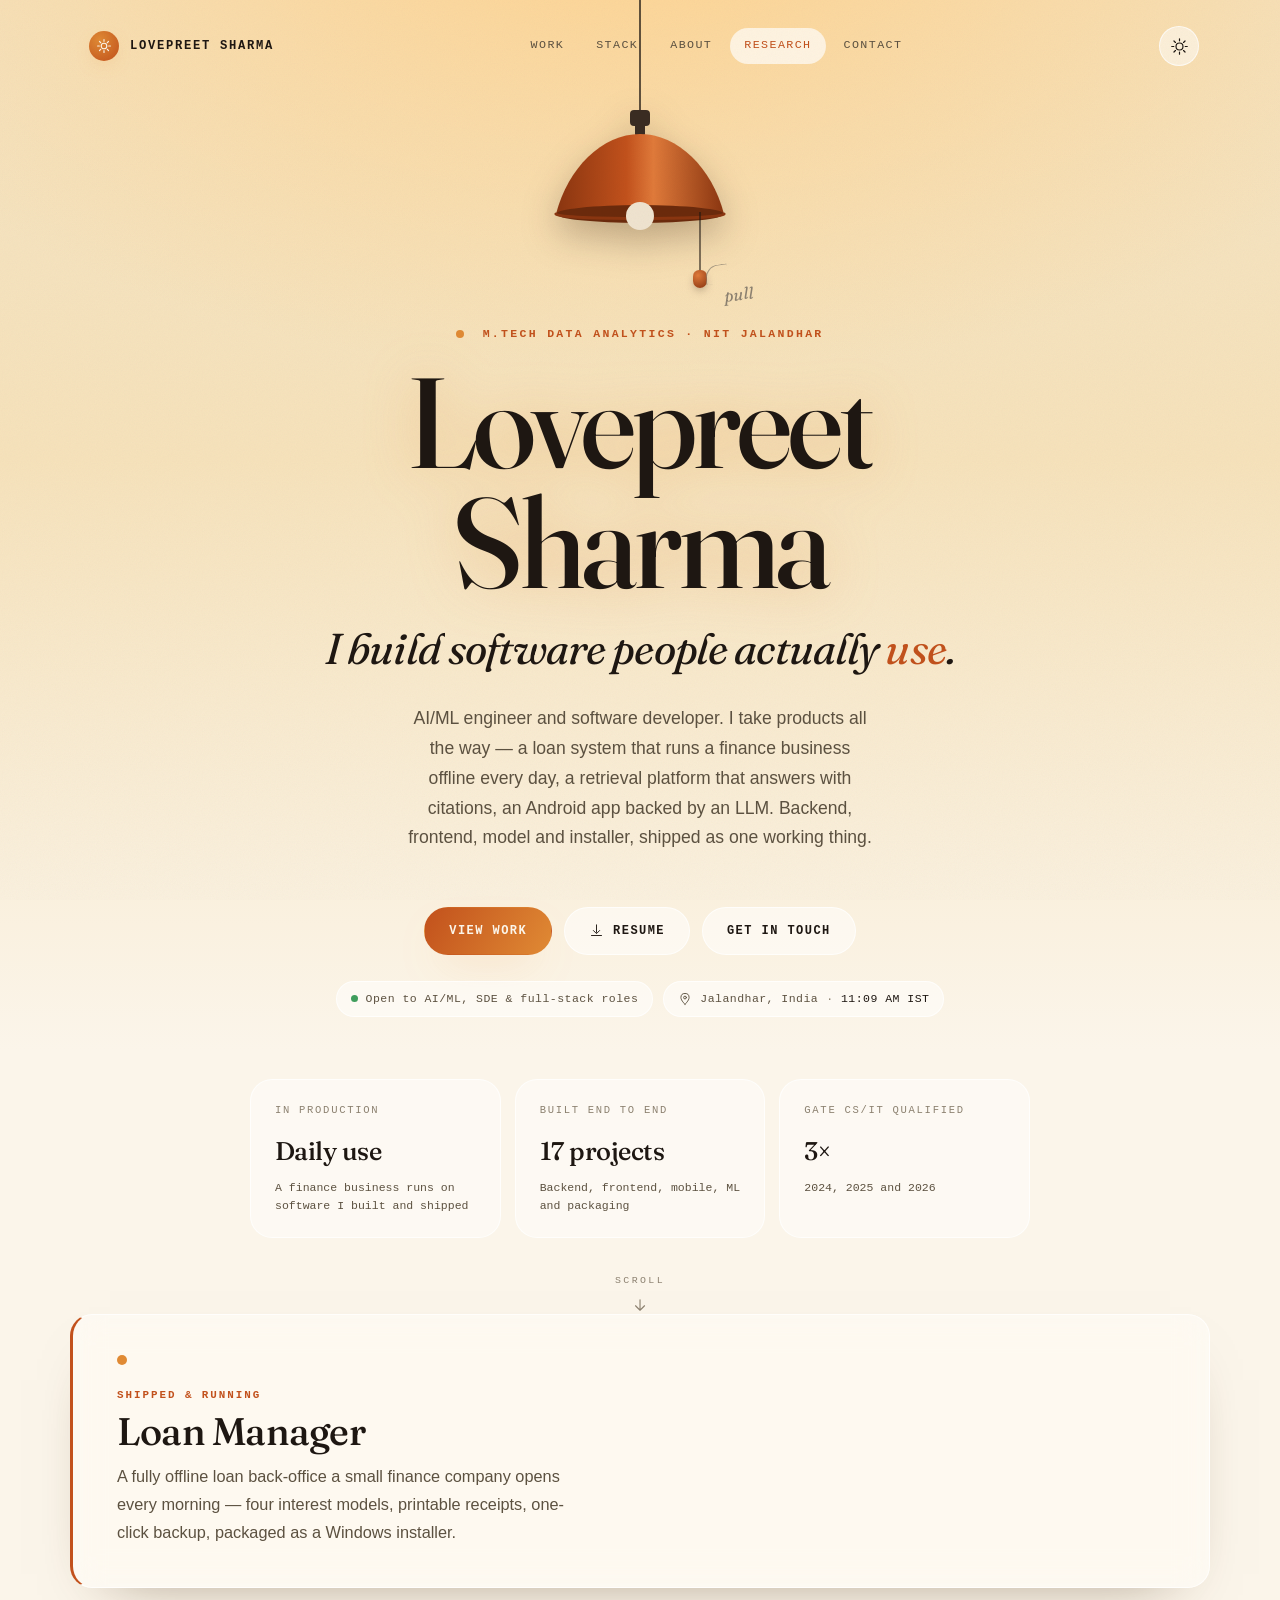
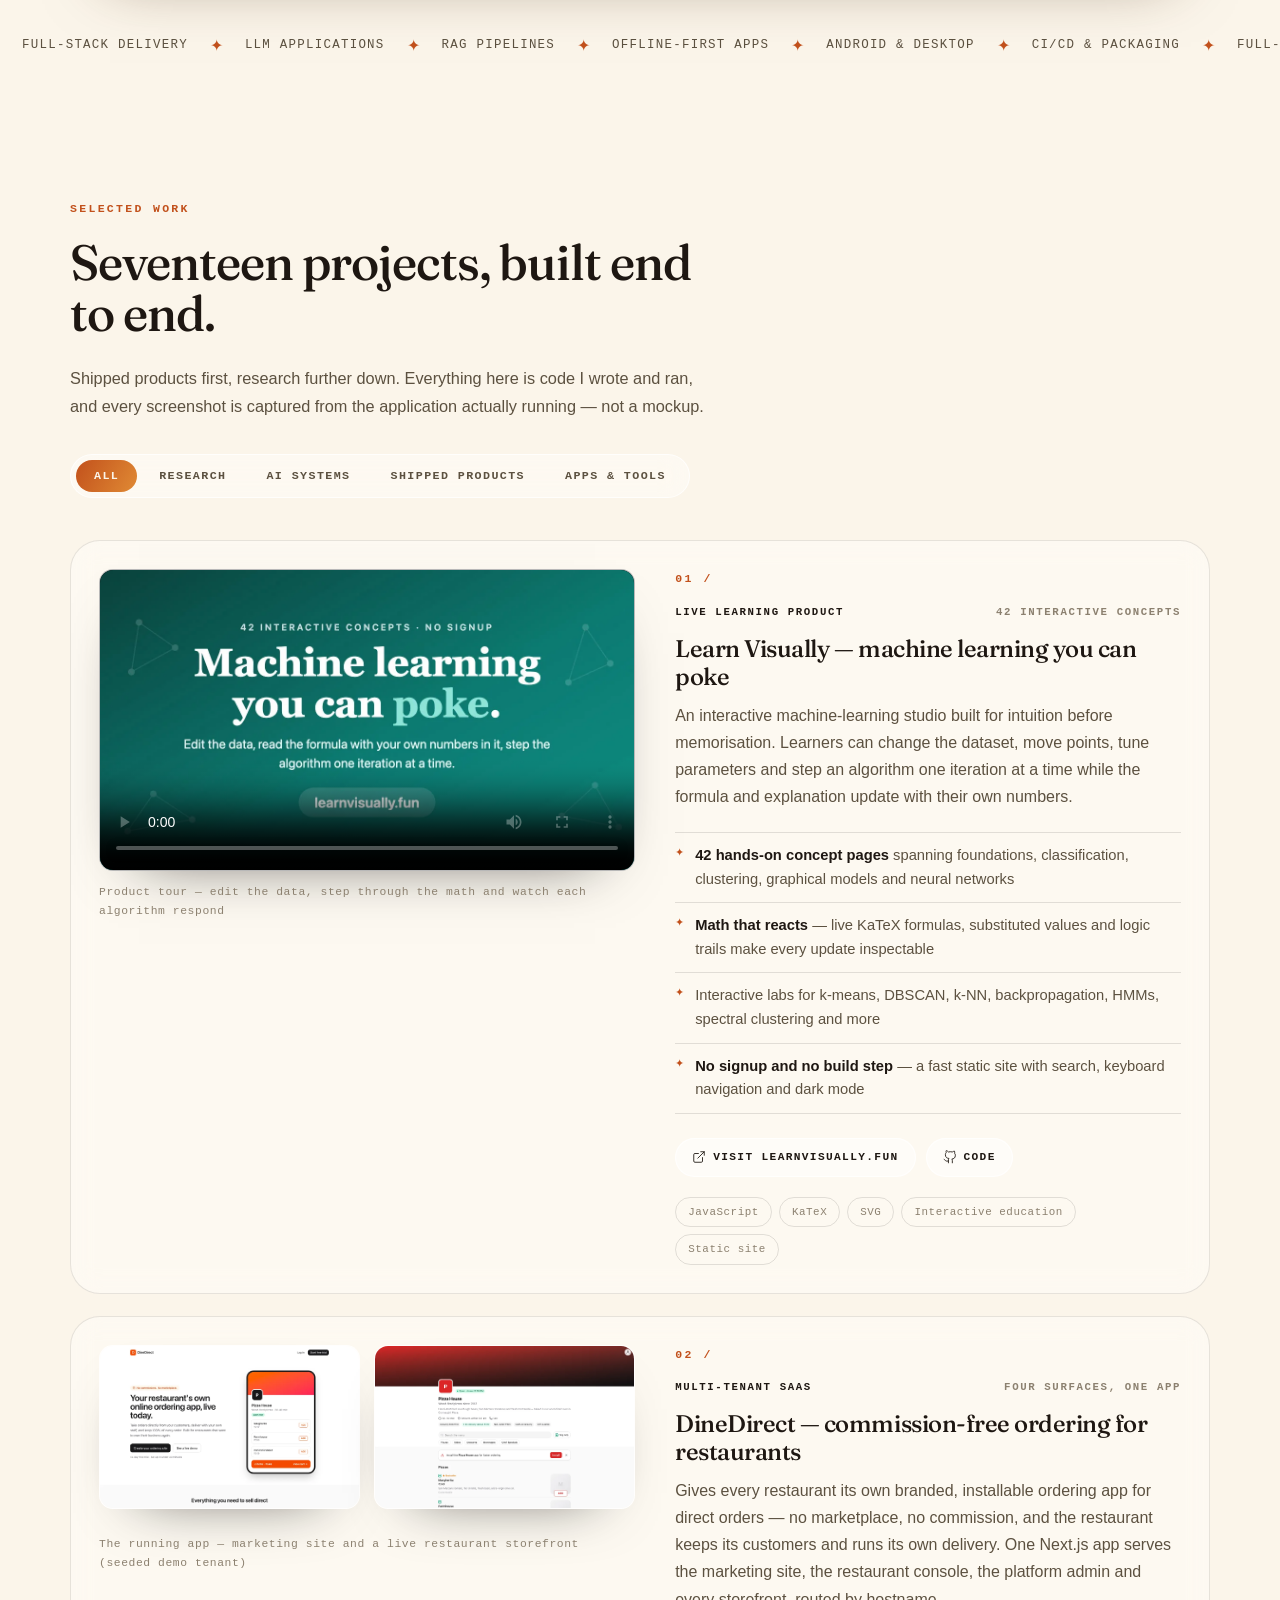
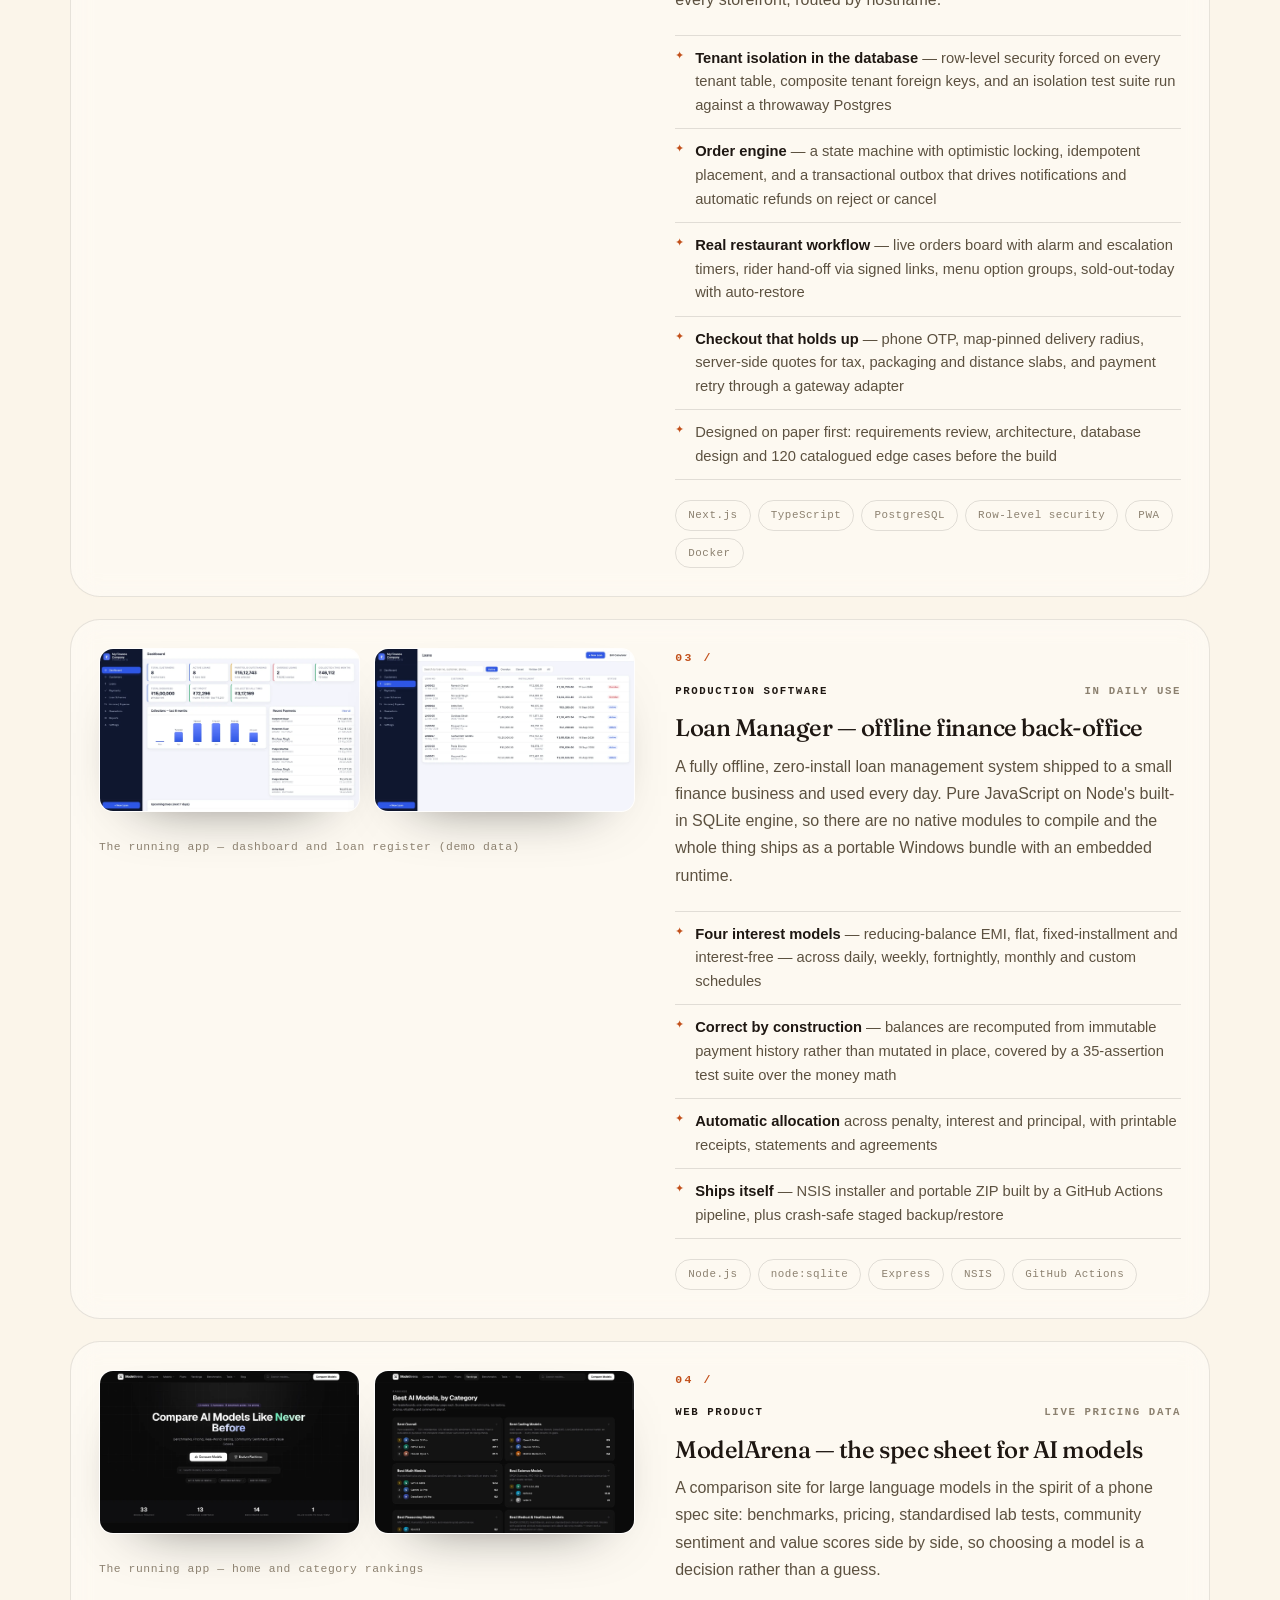
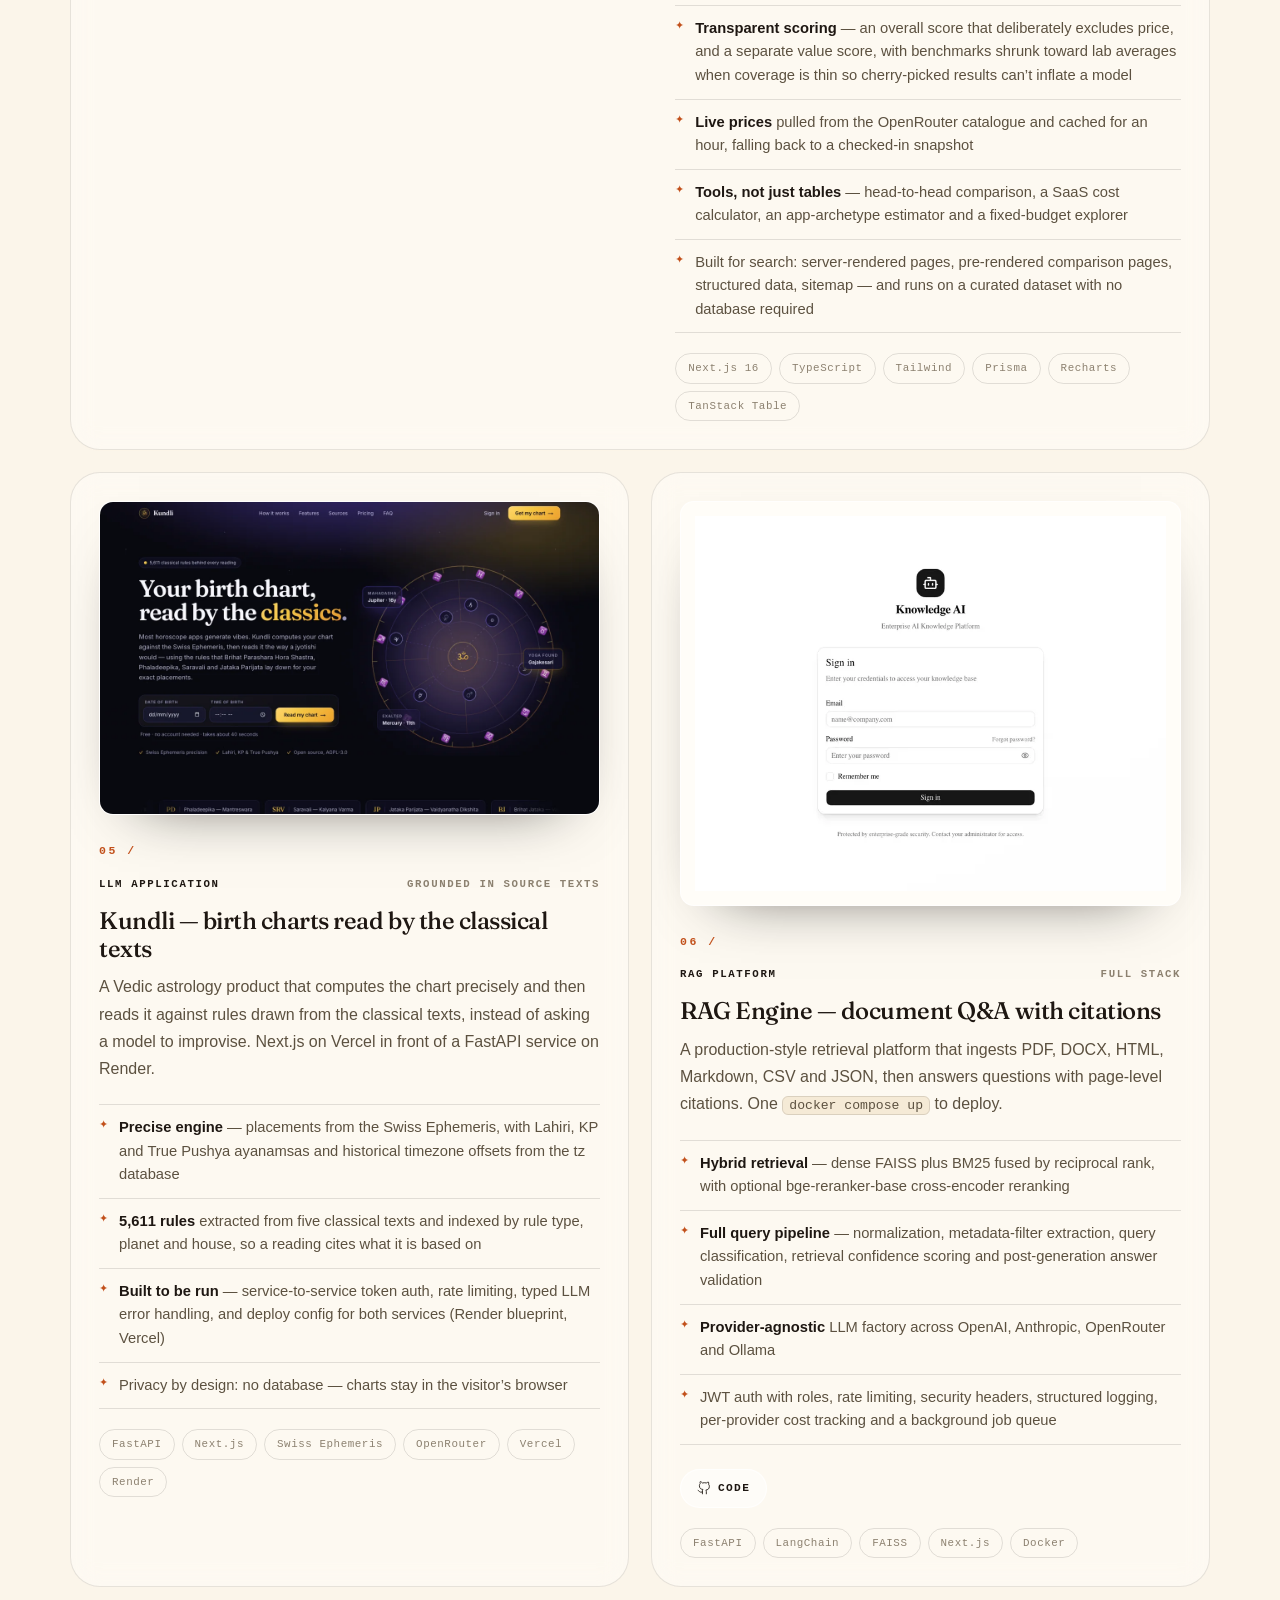
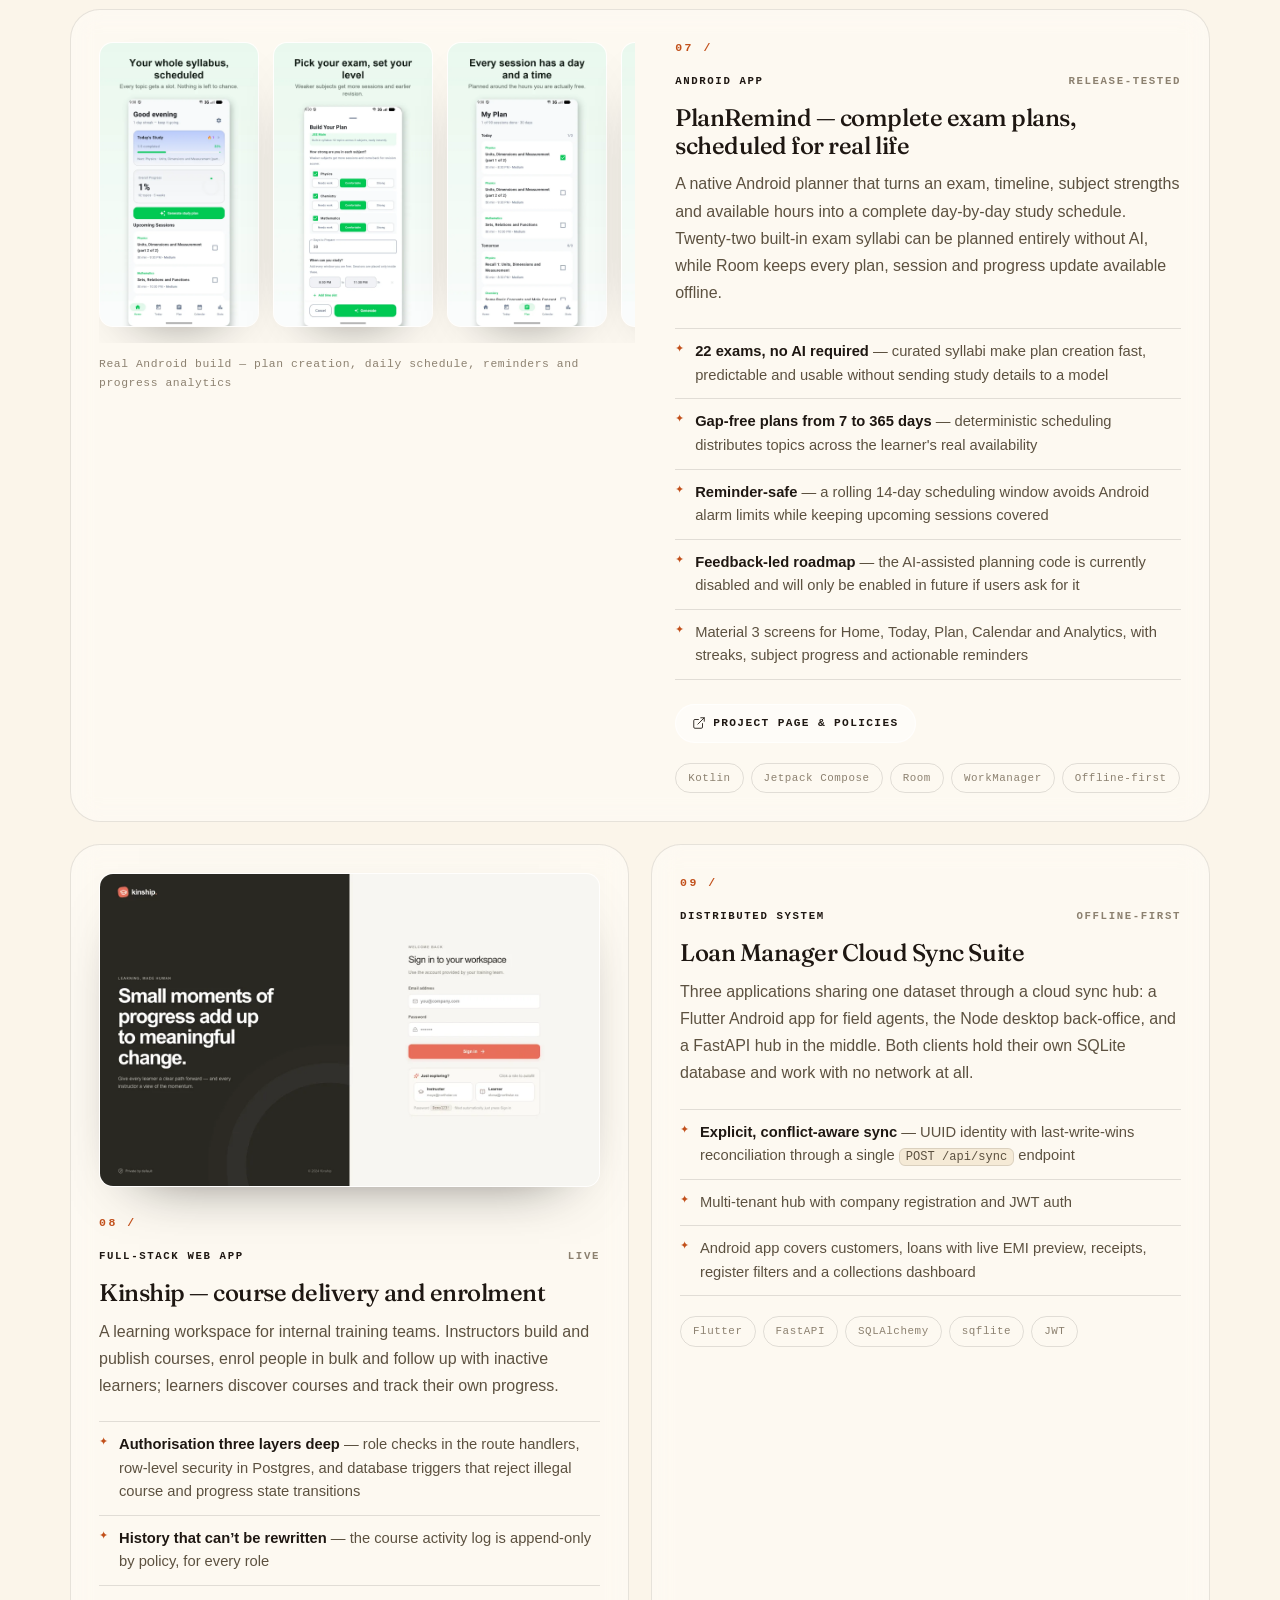
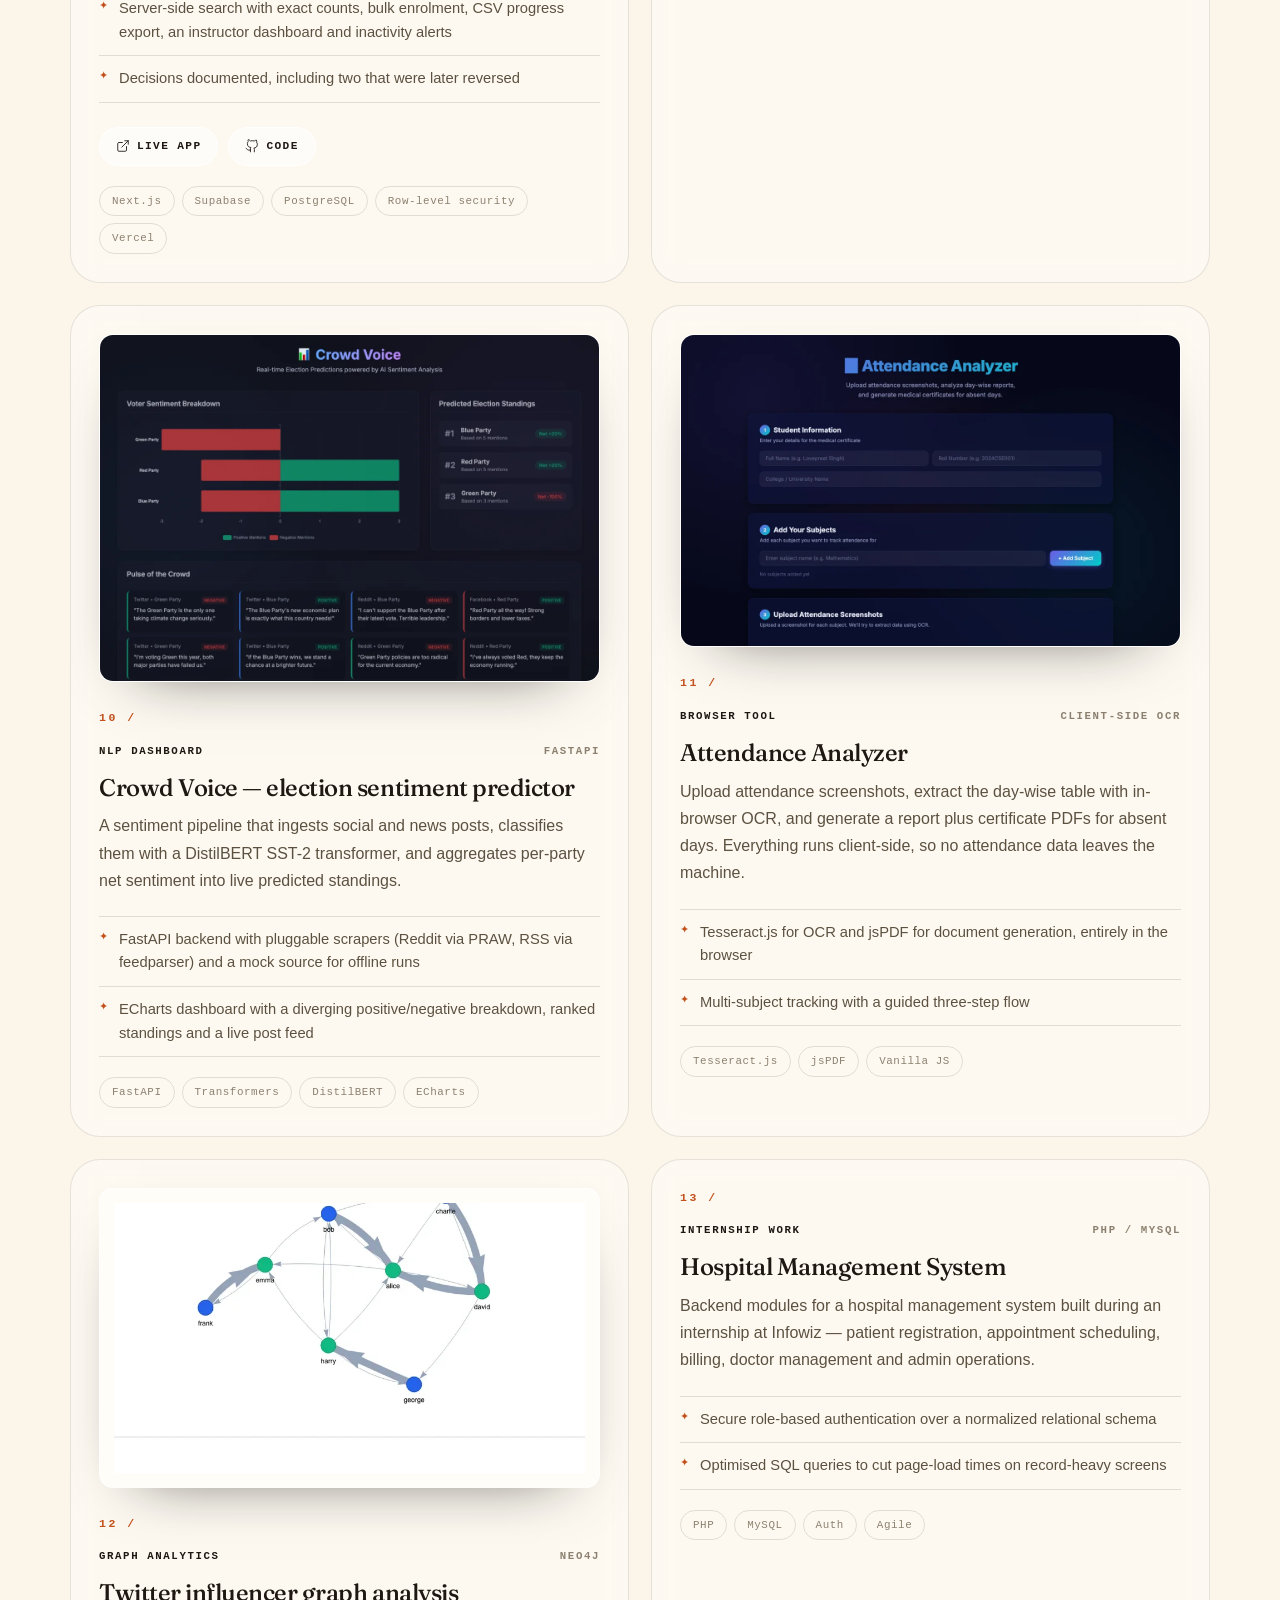
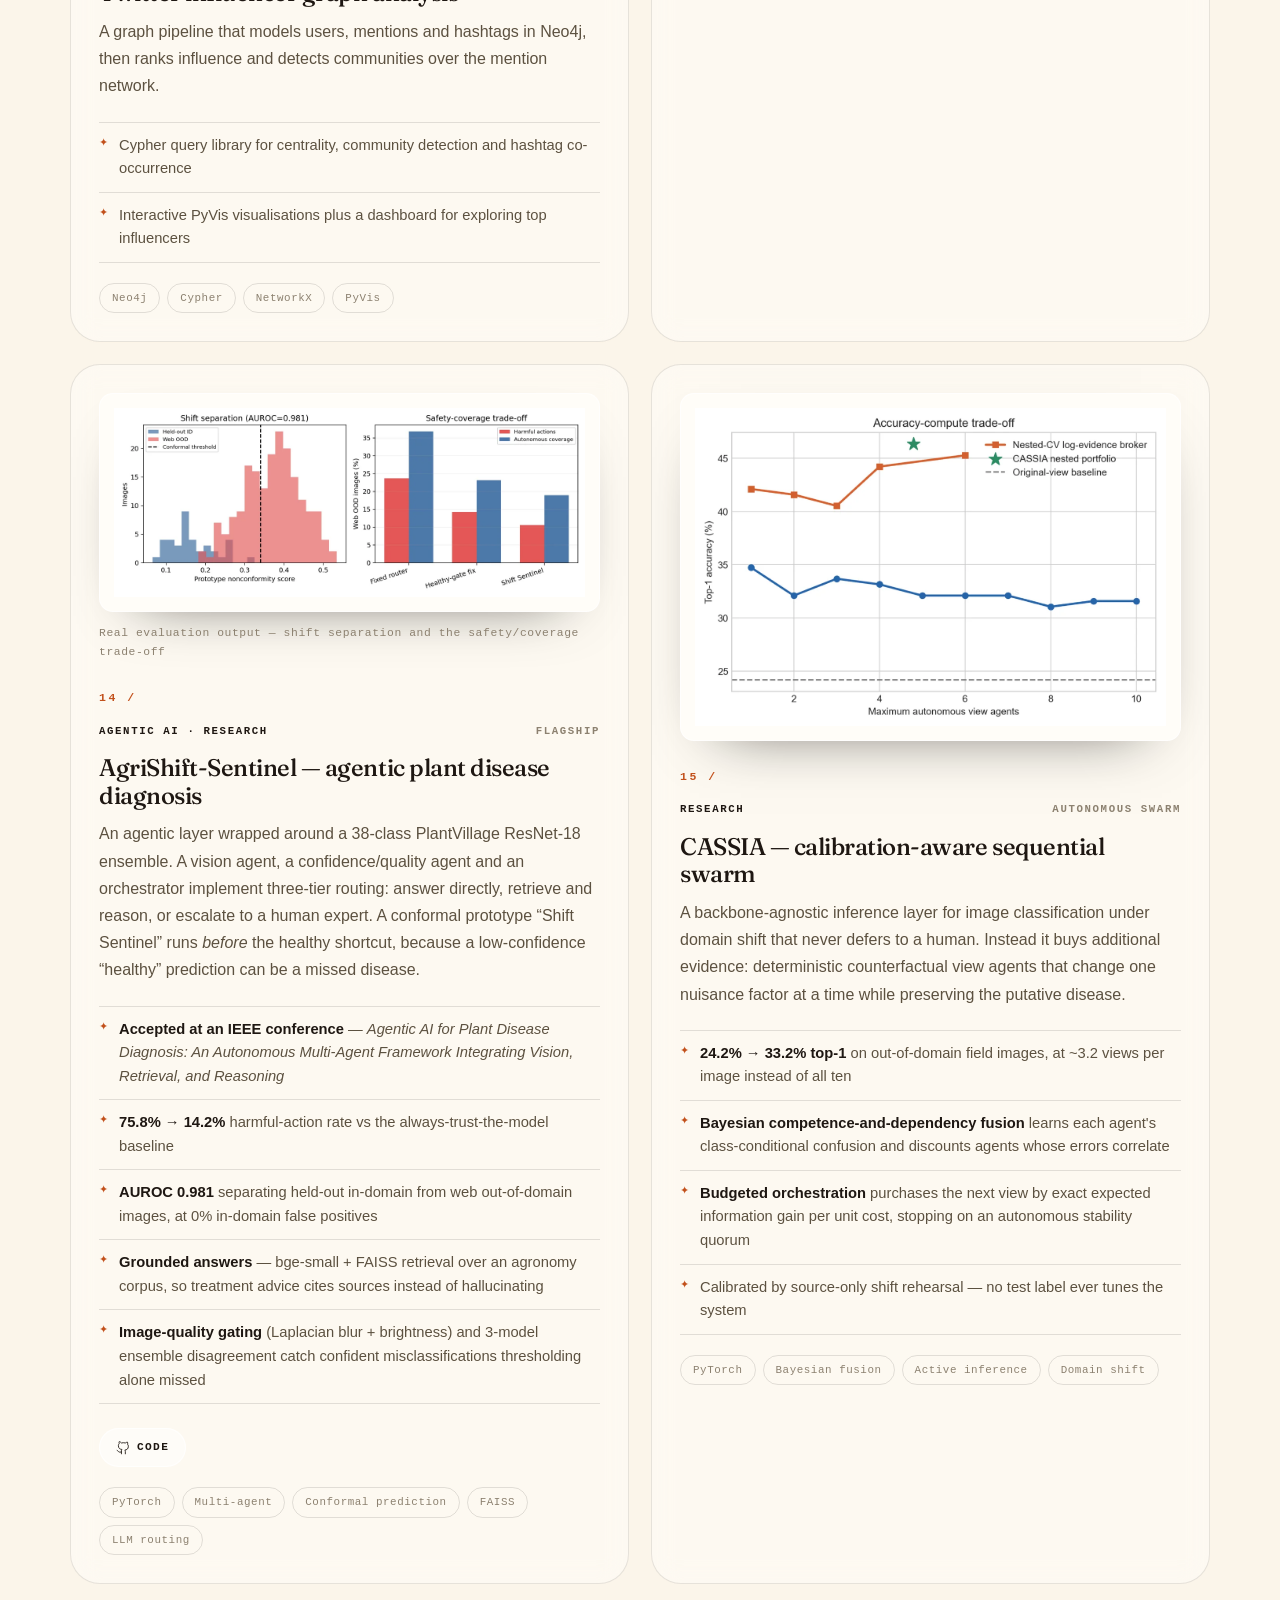
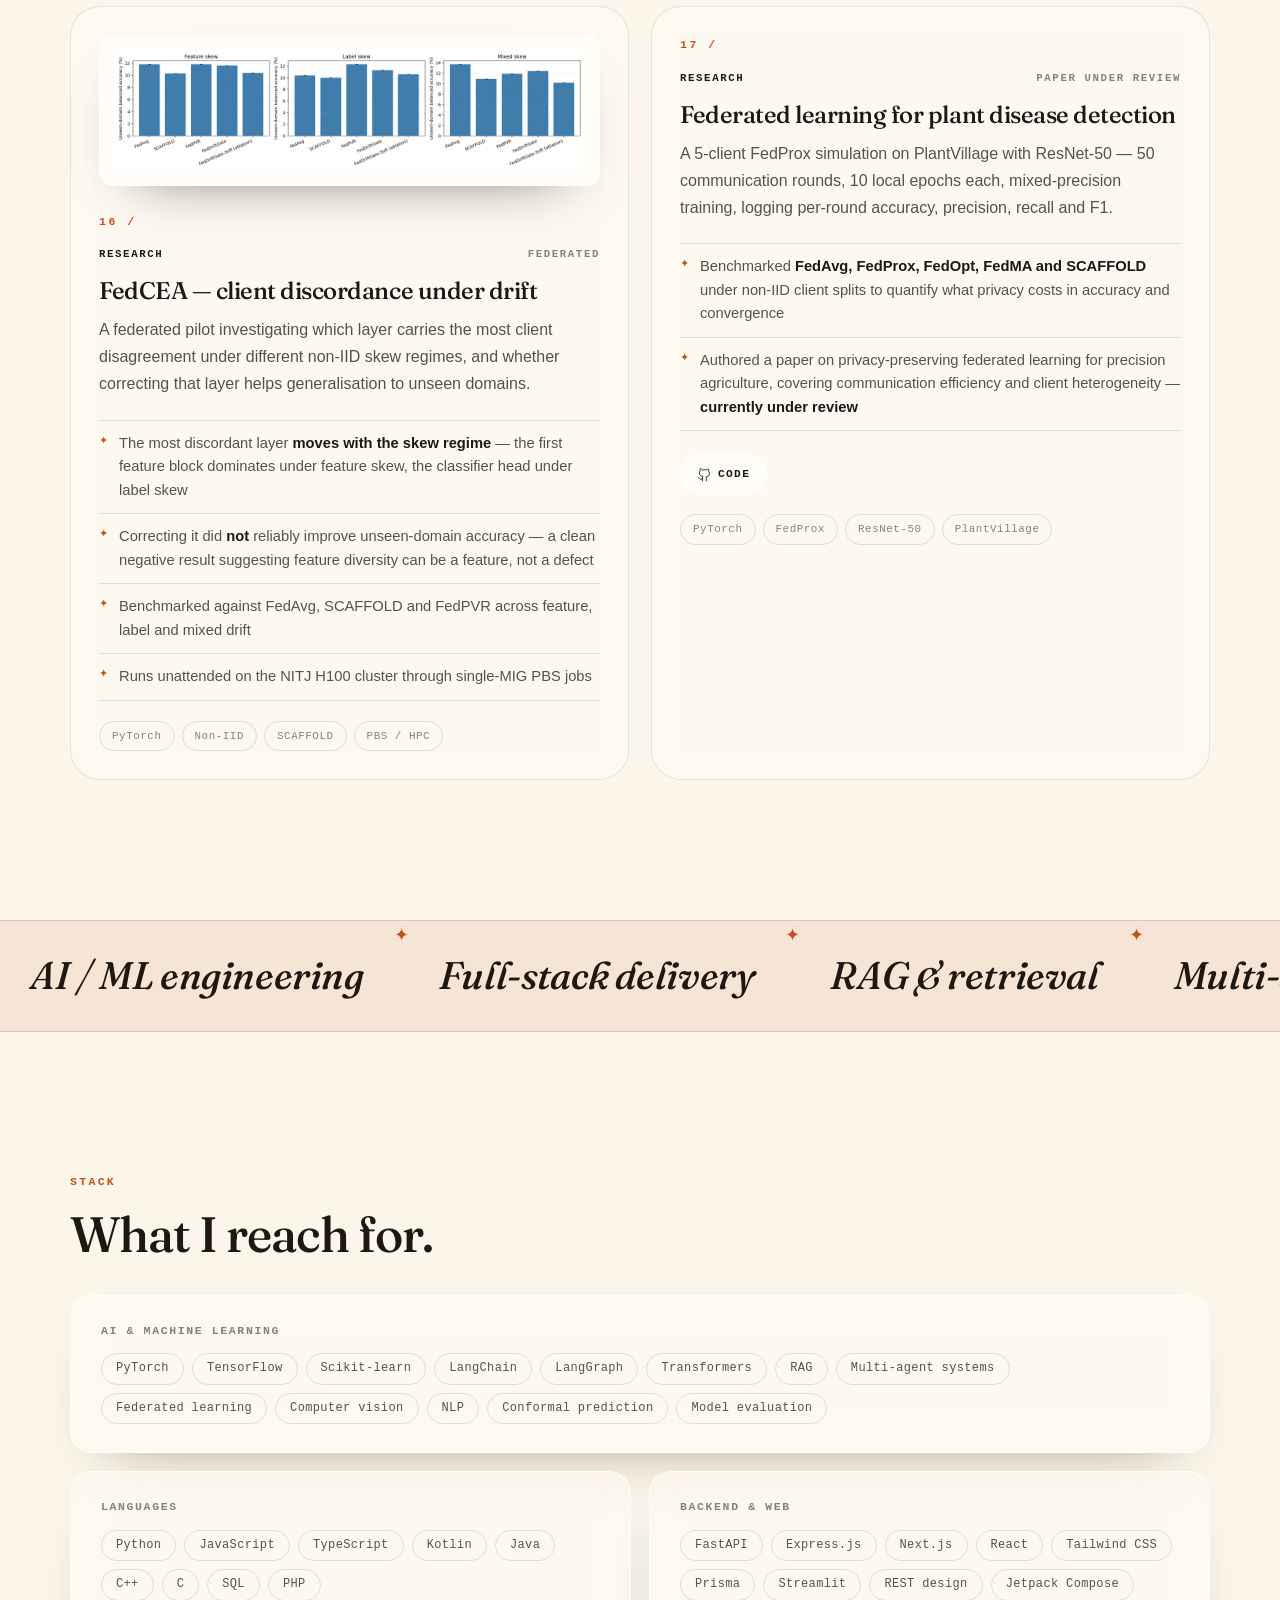
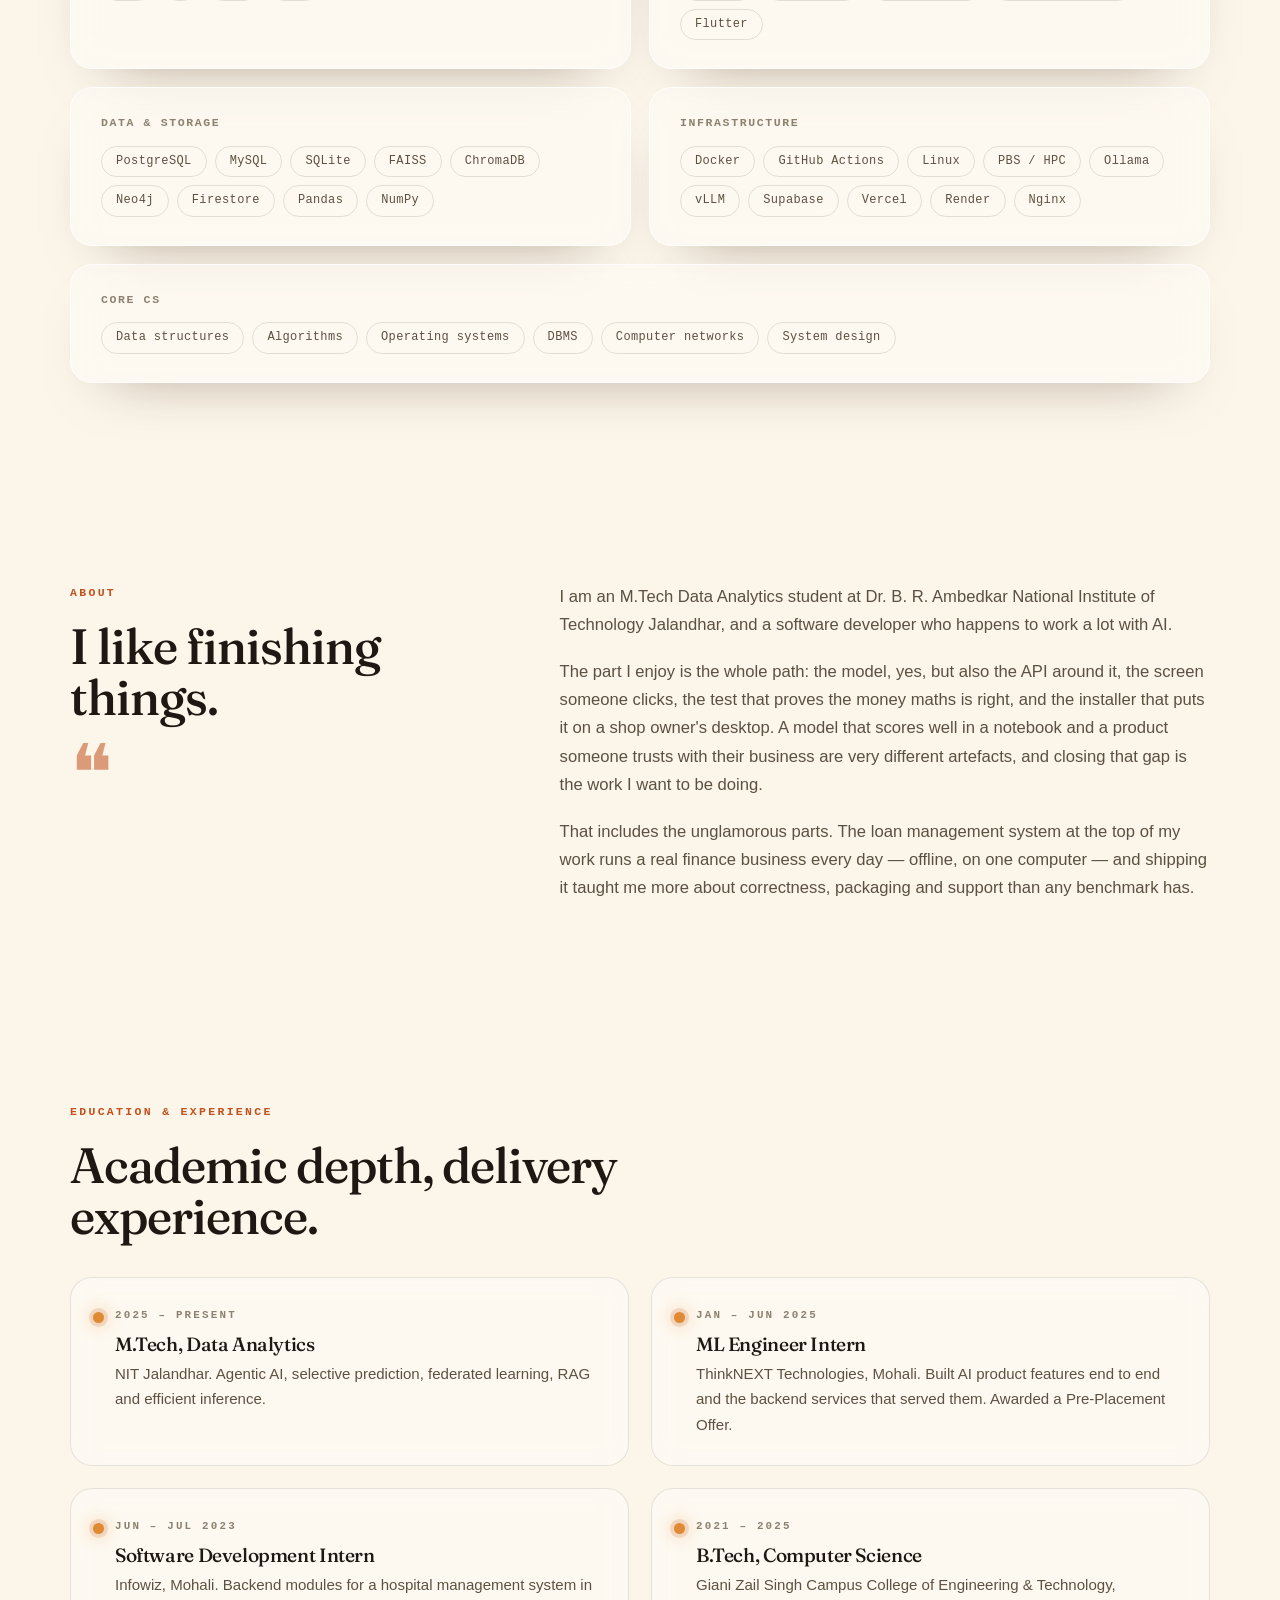
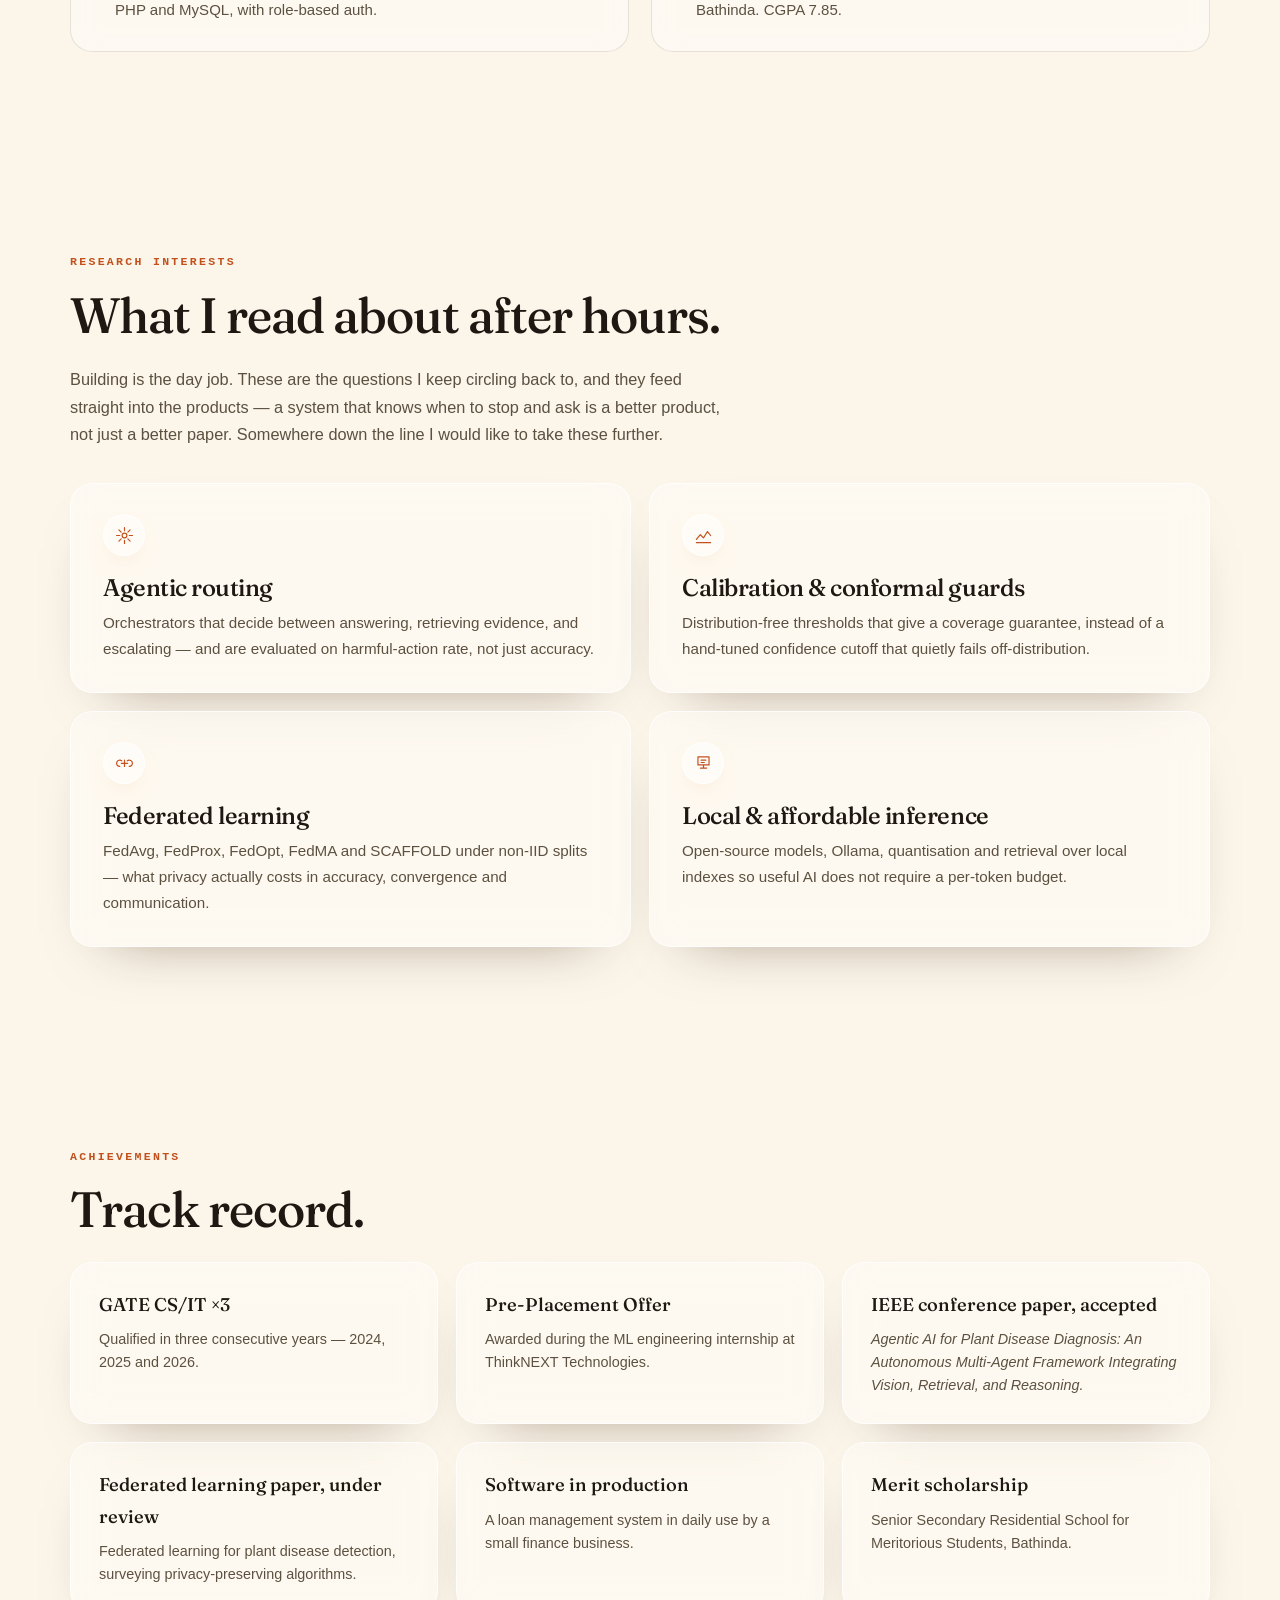
==== commit ee673d5b: "Replace the hero portrait with a pull-cord lamp; move the photo to Contact The portrait medallion an" ====
--- a/index.html
+++ b/index.html
@@ -81,26 +81,39 @@
     <main id="main">
       <!-- ============================ HERO ============================ -->
       <section class="hero" id="top">
-        <div class="hero-sky" aria-hidden="true">
-          <span class="god-rays"></span>
+        <div class="hero-sky" aria-hidden="true"></div>
+
+        <!-- Pendant lamp. Pulling the cord switches between day and dusk. -->
+        <div class="lamp" id="lamp">
+          <div class="lamp-rig" id="lampRig">
+            <span class="lamp-wire" aria-hidden="true"></span>
+            <span class="lamp-beam" aria-hidden="true"></span>
+            <span class="lamp-glow" aria-hidden="true"></span>
+            <svg class="lamp-shade" viewBox="0 0 200 124" aria-hidden="true">
+              <defs>
+                <linearGradient id="shadeFill" x1="0" x2="1" y1="0" y2="0">
+                  <stop offset="0" stop-color="var(--lamp-shade-dark)"/>
+                  <stop offset="0.42" stop-color="var(--lamp-shade)"/>
+                  <stop offset="0.58" stop-color="var(--lamp-shade-light)"/>
+                  <stop offset="1" stop-color="var(--lamp-shade-dark)"/>
+                </linearGradient>
+              </defs>
+              <rect class="lamp-cap" x="90" y="0" width="20" height="16" rx="4"/>
+              <rect class="lamp-neck" x="95" y="14" width="10" height="12" rx="2"/>
+              <path class="lamp-bowl" d="M100 24C62 24 28 58 16 104h168C172 58 138 24 100 24Z" fill="url(#shadeFill)"/>
+              <ellipse class="lamp-inner" cx="100" cy="104" rx="84" ry="9"/>
+              <path class="lamp-lip" d="M16 104c4 6 164 6 168 0"/>
+              <circle class="lamp-bulb" cx="100" cy="106" r="14"/>
+            </svg>
+            <button class="lamp-cord" id="lampCord" type="button" aria-pressed="false" aria-label="Pull the lamp cord to switch to the night theme">
+              <span class="lamp-cord__line" aria-hidden="true"></span>
+              <span class="lamp-cord__bead" aria-hidden="true"></span>
+            </button>
+            <span class="lamp-hint" aria-hidden="true">pull</span>
+          </div>
         </div>
 
         <div class="hero-inner">
-          <figure class="sun-medallion" data-tilt-soft>
-            <span class="sun-rays" aria-hidden="true"></span>
-            <span class="sun-rings" aria-hidden="true"></span>
-            <span class="sun-halo" aria-hidden="true"></span>
-            <span class="sun-disc">
-              <img
-                class="sun-face"
-                src="assets/lovepreet-portrait.webp"
-                alt="Portrait of Lovepreet Sharma"
-                width="640" height="800" fetchpriority="high" decoding="async"
-              >
-            </span>
-            <span class="sun-orbit" aria-hidden="true"></span>
-            <figcaption class="sun-caption">Lovepreet Sharma <i>/</i> AI/ML engineer</figcaption>
-          </figure>
 
           <p class="eyebrow"><span class="pulse-dot"></span> M.Tech Data Analytics &middot; NIT Jalandhar</p>
 
@@ -122,6 +135,10 @@
             </a>
             <a class="button secondary" href="#contact">Get in touch</a>
           </div>
+          <p class="status-line" aria-label="Status">
+            <span class="status-chip status-chip--open"><span class="status-dot" aria-hidden="true"></span>Open to AI/ML, SDE &amp; full-stack roles</span>
+            <span class="status-chip"><svg viewBox="0 0 24 24" aria-hidden="true"><path d="M12 21s-7-6.2-7-11.5a7 7 0 0 1 14 0C19 14.8 12 21 12 21z"/><circle cx="12" cy="9.5" r="2.4"/></svg>Jalandhar, India <time id="localTime" class="status-time"></time></span>
+          </p>
 
           <dl class="hero-stats" data-reveal-group>
             <div data-reveal>
@@ -971,7 +988,15 @@
 
       <!-- ============================ CONTACT ============================ -->
       <section id="contact" class="section-shell contact-section">
-        <div data-reveal>
+        <figure class="portrait-print" data-reveal>
+          <img
+            src="assets/lovepreet-portrait.webp"
+            alt="Portrait of Lovepreet Sharma"
+            width="640" height="800" loading="lazy" decoding="async"
+          >
+          <figcaption>That&rsquo;s me. Say hello.</figcaption>
+        </figure>
+        <div class="contact-copy" data-reveal>
           <p class="section-kicker">Contact</p>
           <h2 data-split="words">Open to AI/ML, software engineering and full-stack roles.</h2>
           <p class="section-text">
--- a/styles.css
+++ b/styles.css
@@ -1,6 +1,6 @@
 /* ================================================================== *
  * SOLAR DAWN — portfolio redesign
- * A dawn sky the content is lit by: sun medallion, light-swept name,
+ * A dawn sky the content is lit by: a pendant lamp, light-swept name,
  * glass panels, bento sections. Two themes (day / dusk).
  * Motion budget: transform + opacity only. Reduced-motion safe.
  * ================================================================== */
@@ -62,6 +62,17 @@
 
   --rule: rgba(30, 23, 18, 0.12);
   --rule-strong: rgba(30, 23, 18, 0.24);
+
+  /* pendant lamp — switched off by day */
+  --lamp-shade: #c2511c;
+  --lamp-shade-light: #e07a3a;
+  --lamp-shade-dark: #8a3510;
+  --lamp-metal: #3a2c22;
+  --lamp-inner: #6b2a0c;
+  --lamp-bulb: #efe3cf;
+  --lamp-cord: rgba(30, 23, 18, 0.55);
+  --lamp-wire: rgba(30, 23, 18, 0.7);
+  --lamp-light: 0;
 }
 
 /* dusk = night ----------------------------------------------------- */
@@ -105,6 +116,17 @@
 
   --rule: rgba(255, 255, 255, 0.12);
   --rule-strong: rgba(255, 255, 255, 0.26);
+
+  /* pendant lamp — switched on at dusk */
+  --lamp-shade: #b8501f;
+  --lamp-shade-light: #e48a46;
+  --lamp-shade-dark: #5e2610;
+  --lamp-metal: #2a2236;
+  --lamp-inner: #ffcf7a;
+  --lamp-bulb: #fff6d8;
+  --lamp-cord: rgba(245, 238, 222, 0.6);
+  --lamp-wire: rgba(245, 238, 222, 0.32);
+  --lamp-light: 1;
 }
 
 /* ---------------------------------------------------------- base */
@@ -254,7 +276,7 @@
 .chip-list span,
 .project-tags span,
 .stat-note,
-.sun-caption {
+.status-chip {
   font-family: var(--mono);
 }
 
@@ -418,7 +440,7 @@
   align-items: center;
   justify-content: center;
   min-height: 100svh;
-  padding: 150px 24px 110px;
+  padding: clamp(300px, 36vh, 340px) 24px 110px;
   overflow: hidden;
   text-align: center;
 }
@@ -434,20 +456,6 @@
   transition: background 0.6s var(--ease-soft);
 }
 
-.god-rays {
-  position: absolute;
-  top: -30%;
-  left: 50%;
-  width: 140%;
-  height: 140%;
-  transform: translateX(-50%);
-  background: repeating-conic-gradient(from 0deg at 50% 22%, var(--ray) 0deg 1.4deg, transparent 1.4deg 11deg);
-  -webkit-mask-image: radial-gradient(60% 60% at 50% 22%, #000 0%, rgba(0, 0, 0, 0.5) 34%, transparent 68%);
-  mask-image: radial-gradient(60% 60% at 50% 22%, #000 0%, rgba(0, 0, 0, 0.5) 34%, transparent 68%);
-  opacity: 0.5;
-  animation: spin 140s linear infinite;
-}
-
 .hero-inner {
   position: relative;
   z-index: 2;
@@ -457,115 +465,202 @@
   width: min(780px, 100%);
 }
 
-/* sun medallion (portrait) */
-
-.sun-medallion {
+/* pendant lamp ------------------------------------------------------
+   Hangs from the top of the hero. The rig swings from its ceiling anchor;
+   the beam lives inside the rig so the pool of light swings with it. */
+
+.lamp {
+  position: absolute;
+  top: 0;
+  left: 50%;
+  z-index: 3;
+  width: 200px;
+  margin-left: -100px;
+  pointer-events: none;
+}
+
+.lamp-rig {
   position: relative;
-  display: grid;
-  place-items: center;
-  width: clamp(180px, 26vw, 250px);
-  margin: 0 auto 60px;
-  aspect-ratio: 1;
-}
-
-.sun-halo {
-  position: absolute;
-  inset: -46%;
+  transform-origin: 50% -60px;
+  will-change: transform;
+}
+
+.lamp-wire {
+  position: absolute;
+  top: -60px;
+  left: 50%;
+  width: 2px;
+  height: 172px;
+  margin-left: -1px;
+  background: var(--lamp-wire);
+}
+
+.lamp-shade {
+  position: absolute;
+  top: 110px;
+  left: 0;
+  width: 200px;
+  height: 124px;
+  overflow: visible;
+  pointer-events: auto;
+  filter: drop-shadow(0 14px 18px rgba(40, 20, 6, 0.28));
+}
+/* the site-wide icon rule strokes every svg shape — the lamp is solid, so opt out */
+.lamp-shade * { stroke: none; }
+.lamp-cap, .lamp-neck { fill: var(--lamp-metal); }
+.lamp-inner { fill: var(--lamp-inner); transition: fill 0.4s var(--ease-soft); }
+.lamp-bulb { fill: var(--lamp-bulb); transition: fill 0.4s var(--ease-soft); }
+.lamp-shade .lamp-lip { fill: none; stroke: var(--lamp-shade-dark); stroke-width: 3; stroke-linecap: round; }
+
+/* the pool of light: a soft-edged cone from the bulb, faded toward the floor */
+.lamp-beam {
+  position: absolute;
+  top: 214px;
+  left: 50%;
+  width: 1500px;
+  height: 860px;
+  margin-left: -750px;
+  background: conic-gradient(
+    from 140deg at 50% 0%,
+    transparent 0deg,
+    rgba(255, 210, 130, 0.42) 12deg,
+    rgba(255, 222, 160, 0.5) 40deg,
+    rgba(255, 210, 130, 0.42) 68deg,
+    transparent 80deg,
+    transparent 360deg
+  );
+  -webkit-mask-image: linear-gradient(180deg, #000 0%, rgba(0, 0, 0, 0.75) 45%, transparent 92%);
+  mask-image: linear-gradient(180deg, #000 0%, rgba(0, 0, 0, 0.75) 45%, transparent 92%);
+  mix-blend-mode: screen;
+  opacity: var(--lamp-light);
+  transition: opacity 0.5s var(--ease-soft);
+}
+
+.lamp-glow {
+  position: absolute;
+  top: 150px;
+  left: 50%;
+  width: 260px;
+  height: 260px;
+  margin-left: -130px;
   border-radius: 50%;
-  background: radial-gradient(circle, var(--sun-glow) 0%, transparent 60%);
-  filter: blur(4px);
-  animation: breathe 7s var(--ease-soft) infinite;
-}
-
-.sun-rays {
-  position: absolute;
-  inset: -72%;
+  background: radial-gradient(circle, rgba(255, 226, 160, 0.95) 0%, rgba(255, 190, 100, 0.35) 30%, transparent 64%);
+  mix-blend-mode: screen;
+  opacity: var(--lamp-light);
+  transition: opacity 0.5s var(--ease-soft);
+}
+
+/* flicker as the filament catches */
+.lamp.is-igniting .lamp-beam,
+.lamp.is-igniting .lamp-glow { animation: lamp-flicker 0.55s steps(1, end) both; }
+
+/* the pull cord: a real button with a generous hit area */
+.lamp-cord {
+  position: absolute;
+  top: 212px;
+  left: 142px;
+  width: 36px;
+  height: 92px;
+  margin: 0;
+  padding: 0;
+  border: 0;
+  background: none;
+  cursor: grab;
+  pointer-events: auto;
+  touch-action: none;
+  -webkit-tap-highlight-color: transparent;
+}
+.lamp-cord:active { cursor: grabbing; }
+.lamp-cord:focus-visible { outline: 2px solid var(--accent); outline-offset: 4px; border-radius: 10px; }
+
+.lamp-cord__line {
+  position: absolute;
+  top: 0;
+  left: 50%;
+  width: 1.5px;
+  height: 62px;
+  margin-left: -0.75px;
+  background: var(--lamp-cord);
+  transform-origin: 50% 0;
+  transform: scaleY(var(--cord-stretch, 1));
+}
+.lamp-cord__bead {
+  position: absolute;
+  top: 58px;
+  left: 50%;
+  width: 14px;
+  height: 18px;
+  margin-left: -7px;
+  border-radius: 7px 7px 8px 8px;
+  background: radial-gradient(circle at 35% 30%, var(--lamp-shade-light), var(--lamp-shade-dark));
+  box-shadow: 0 4px 10px -3px rgba(40, 20, 6, 0.5);
+  transform: translateY(var(--cord-pull, 0px));
+  transition: box-shadow 0.2s var(--ease);
+}
+.lamp-cord:hover .lamp-cord__bead { box-shadow: 0 0 0 5px color-mix(in oklab, var(--accent) 22%, transparent), 0 4px 10px -3px rgba(40, 20, 6, 0.5); }
+
+.lamp-hint {
+  position: absolute;
+  top: 280px;
+  left: 184px;
+  color: var(--ink-faint);
+  font-family: var(--display);
+  font-size: 1.05rem;
+  font-style: italic;
+  white-space: nowrap;
+  transform: rotate(-8deg);
+  transition: opacity 0.6s var(--ease-soft);
+}
+.lamp-hint::before {
+  position: absolute;
+  top: -18px;
+  left: -16px;
+  width: 22px;
+  height: 18px;
+  border-top: 1.5px solid currentColor;
+  border-left: 1.5px solid currentColor;
+  border-radius: 14px 0 0 0;
+  content: "";
+  opacity: 0.7;
+}
+.lamp.is-used .lamp-hint { opacity: 0; }
+
+/* live status line */
+
+.status-line {
+  display: flex;
+  flex-wrap: wrap;
+  justify-content: center;
+  gap: 10px;
+  margin: 26px 0 0;
+}
+
+.status-chip {
+  display: inline-flex;
+  align-items: center;
+  gap: 8px;
+  padding: 7px 14px;
+  border: 1px solid var(--glass-border);
+  border-radius: 999px;
+  color: var(--ink-soft);
+  background: var(--glass);
+  font-size: 0.72rem;
+  letter-spacing: 0.04em;
+  -webkit-backdrop-filter: blur(10px);
+  backdrop-filter: blur(10px);
+}
+.status-chip svg { width: 14px; height: 14px; fill: none; stroke: currentColor; stroke-width: 1.6; }
+.status-time { color: var(--ink); font-variant-numeric: tabular-nums; }
+.status-time:not(:empty)::before { content: "· "; color: var(--ink-faint); }
+
+.status-dot {
+  width: 7px;
+  height: 7px;
   border-radius: 50%;
-  background: repeating-conic-gradient(from 0deg, var(--ray) 0deg 1.5deg, transparent 1.5deg 10deg);
-  -webkit-mask-image: radial-gradient(circle, transparent 30%, #000 38%, #000 58%, transparent 74%);
-  mask-image: radial-gradient(circle, transparent 30%, #000 38%, #000 58%, transparent 74%);
-  opacity: 0.55;
-  animation: spin 90s linear infinite;
-}
-
-.sun-rings {
-  position: absolute;
-  inset: -20%;
-  border-radius: 50%;
-  border: 1px dashed color-mix(in oklab, var(--accent) 48%, transparent);
-  animation: spin-rev 70s linear infinite;
-}
-.sun-rings::before {
-  position: absolute;
-  inset: 12%;
-  border-radius: 50%;
-  border: 1px dotted color-mix(in oklab, var(--accent-2) 42%, transparent);
-  content: "";
-}
-
-.sun-disc {
-  position: relative;
-  width: 100%;
-  height: 100%;
-  border-radius: 50%;
-  overflow: hidden;
-  box-shadow:
-    0 0 0 1px var(--glass-border),
-    0 0 0 8px color-mix(in oklab, var(--paper) 55%, transparent),
-    0 24px 60px -22px var(--sun-glow);
-}
-
-.sun-face {
-  display: block;
-  width: 100%;
-  height: 100%;
-  object-fit: cover;
-  object-position: center 22%;
-  filter: saturate(1.06) contrast(1.02);
-}
-
-.sun-disc::after {
-  position: absolute;
-  inset: 0;
-  border-radius: 50%;
-  pointer-events: none;
-  content: "";
-  background:
-    radial-gradient(circle at 50% 8%, rgba(255, 224, 170, 0.4), transparent 42%),
-    radial-gradient(circle at 50% 130%, rgba(0, 0, 0, 0.42), transparent 58%);
-}
-
-.sun-orbit {
-  position: absolute;
-  inset: -20%;
-  border-radius: 50%;
-  animation: spin 26s linear infinite;
-}
-.sun-orbit::before {
-  position: absolute;
-  top: -4px;
-  left: 50%;
-  width: 8px;
-  height: 8px;
-  margin-left: -4px;
-  border-radius: 50%;
-  background: var(--accent-2);
-  box-shadow: 0 0 14px 2px var(--sun-glow);
-  content: "";
-}
-
-.sun-caption {
-  position: absolute;
-  bottom: -40px;
-  left: 50%;
-  transform: translateX(-50%);
-  white-space: nowrap;
-  color: var(--ink-faint);
-  font-size: 0.68rem;
-  letter-spacing: 0.12em;
-  text-transform: uppercase;
-}
-.sun-caption i { padding: 0 8px; color: var(--accent); font-style: normal; }
+  background: #3f9d5c;
+  box-shadow: 0 0 0 0 rgba(63, 157, 92, 0.6);
+  animation: status-ping 2.4s var(--ease-soft) infinite;
+}
 
 /* name + light sweep */
 
@@ -1137,7 +1232,42 @@
 
 /* ---------------------------------------------------------- contact */
 
-.contact-section { display: grid; grid-template-columns: minmax(0, 1.15fr) minmax(0, 0.85fr); gap: 56px; align-items: start; }
+.contact-section {
+  display: grid;
+  grid-template-columns: 230px minmax(0, 1.1fr) minmax(0, 0.85fr);
+  gap: 48px;
+  align-items: start;
+}
+
+/* the portrait, now at the end of the page: a small print, slightly askew */
+.portrait-print {
+  margin: 6px 0 0;
+  padding: 12px 12px 14px;
+  border-radius: 6px;
+  background: var(--shot-mount);
+  box-shadow: 0 1px 0 var(--rule), var(--shadow), 0 18px 40px -26px rgba(40, 20, 6, 0.6);
+  /* rotate/translate, not transform: the reveal animation ends on transform:none */
+  rotate: -2.5deg;
+  transition: rotate 0.45s var(--ease), translate 0.45s var(--ease);
+}
+.portrait-print:hover { rotate: 0deg; translate: 0 -4px; }
+.portrait-print img {
+  display: block;
+  width: 100%;
+  height: auto;   /* without this the height="800" attribute pins the box and aspect-ratio is ignored */
+  aspect-ratio: 4 / 5;
+  object-fit: cover;
+  object-position: center 22%;
+  border-radius: 3px;
+}
+.portrait-print figcaption {
+  margin-top: 11px;
+  color: #3a2c22;
+  font-family: var(--display);
+  font-size: 1.02rem;
+  font-style: italic;
+  text-align: center;
+}
 
 .contact-card { display: grid; gap: 0; padding: 8px 26px; }
 .contact-card > a {
@@ -1274,9 +1404,15 @@
 
 /* ---------------------------------------------------------- keyframes */
 
-@keyframes spin { to { transform: rotate(360deg); } }
-@keyframes spin-rev { to { transform: rotate(-360deg); } }
-@keyframes breathe { 0%, 100% { transform: scale(1); opacity: 0.85; } 50% { transform: scale(1.08); opacity: 1; } }
+@keyframes lamp-flicker {
+  0% { opacity: 0; } 18% { opacity: 0.85; } 30% { opacity: 0.2; } 44% { opacity: 1; }
+  58% { opacity: 0.55; } 72% { opacity: 1; } 100% { opacity: var(--lamp-light); }
+}
+@keyframes status-ping {
+  0% { box-shadow: 0 0 0 0 rgba(63, 157, 92, 0.55); }
+  70% { box-shadow: 0 0 0 7px rgba(63, 157, 92, 0); }
+  100% { box-shadow: 0 0 0 0 rgba(63, 157, 92, 0); }
+}
 @keyframes pulse { 0% { box-shadow: 0 0 0 0 var(--sun-glow); } 70% { box-shadow: 0 0 0 9px transparent; } 100% { box-shadow: 0 0 0 0 transparent; } }
 @keyframes bob { 0%, 100% { transform: translateY(0); } 50% { transform: translateY(5px); } }
 @keyframes marquee { to { transform: translateX(-50%); } }
@@ -1334,8 +1470,9 @@
 
   .project-grid { grid-template-columns: 1fr; }
   .project-card.is-wide:not(.is-text) { grid-template-columns: 1fr; gap: 26px; }
-  .two-column,
-  .contact-section { grid-template-columns: 1fr; gap: 30px; }
+  .two-column { grid-template-columns: 1fr; gap: 30px; }
+  .contact-section { grid-template-columns: 200px minmax(0, 1fr); gap: 36px; }
+  .contact-card { grid-column: 1 / -1; }
   .timeline { grid-template-columns: 1fr; }
 }
 
@@ -1346,7 +1483,12 @@
   .site-header { padding: 12px 16px; }
   .nav-links { left: 16px; right: 16px; }
 
-  .hero { padding: 130px 20px 96px; }
+  .hero { padding: 262px 20px 96px; }
+  .lamp { transform: scale(0.8); transform-origin: 50% 0; }
+  .lamp-hint { display: none; }
+
+  .contact-section { grid-template-columns: 1fr; }
+  .portrait-print { justify-self: center; width: min(220px, 70vw); }
 
   .hero-stats { grid-template-columns: 1fr; margin-top: 46px; }
   .hero-actions { flex-direction: column; align-items: stretch; }
@@ -1375,11 +1517,11 @@
   .js [data-reveal] { opacity: 1; transform: none; }
   .js [data-split] .w > .wi { opacity: 1; transform: none; }
   .hero-name { background-position: 0% 0; }
-  .god-rays, .sun-rays, .sun-rings, .sun-orbit, .aurora-orb, .pulse, .pulse-dot { animation: none !important; }
+  .aurora-orb, .pulse, .pulse-dot, .status-dot, .lamp-beam, .lamp-glow { animation: none !important; }
   .pointer-light { display: none; }
 }
 
 @media print {
-  .site-header, .filter-bar, .hero-actions, .lightbox, .scroll-cue, .ribbon, .marquee, .grain, .scroll-progress, .aurora, .pointer-light, .god-rays { display: none !important; }
+  .site-header, .filter-bar, .hero-actions, .lightbox, .scroll-cue, .ribbon, .marquee, .grain, .scroll-progress, .aurora, .pointer-light, .lamp { display: none !important; }
   .project-card, .glass, .hero-stats > div { box-shadow: none; background: none; }
 }
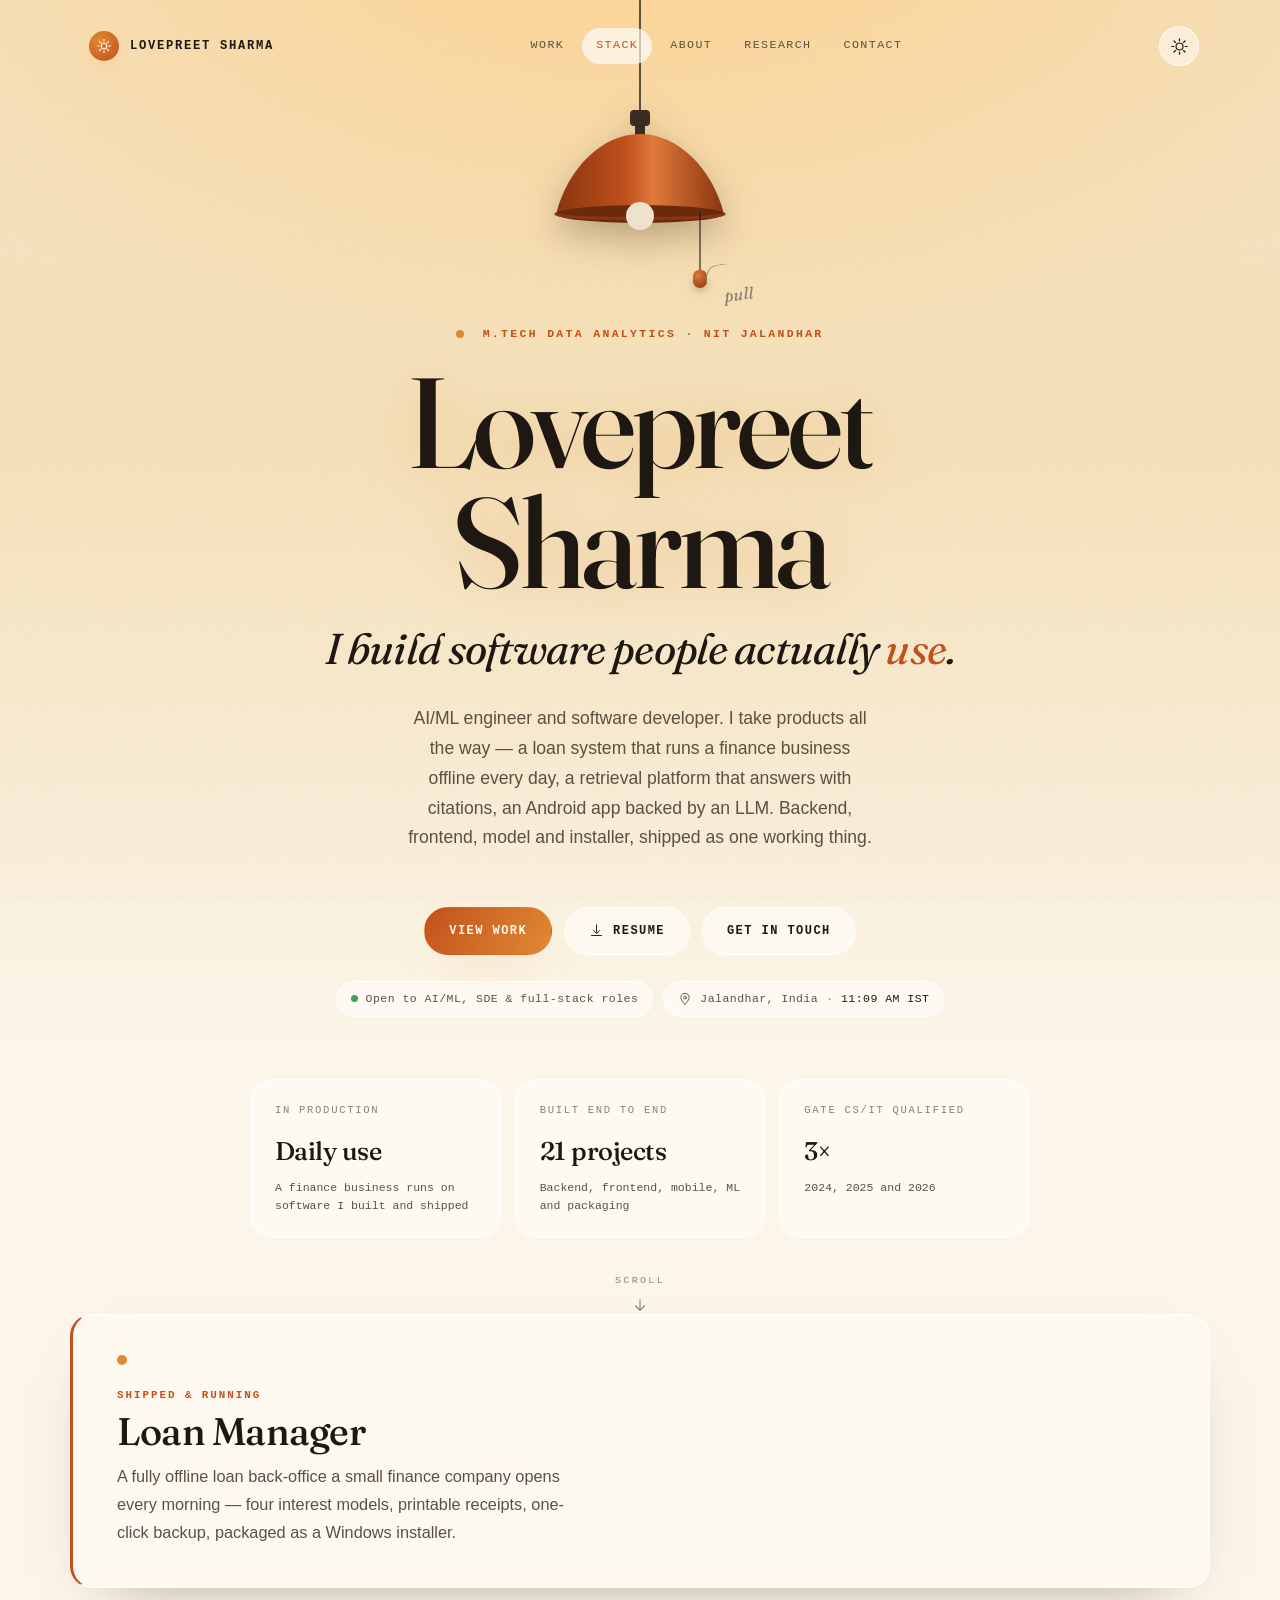
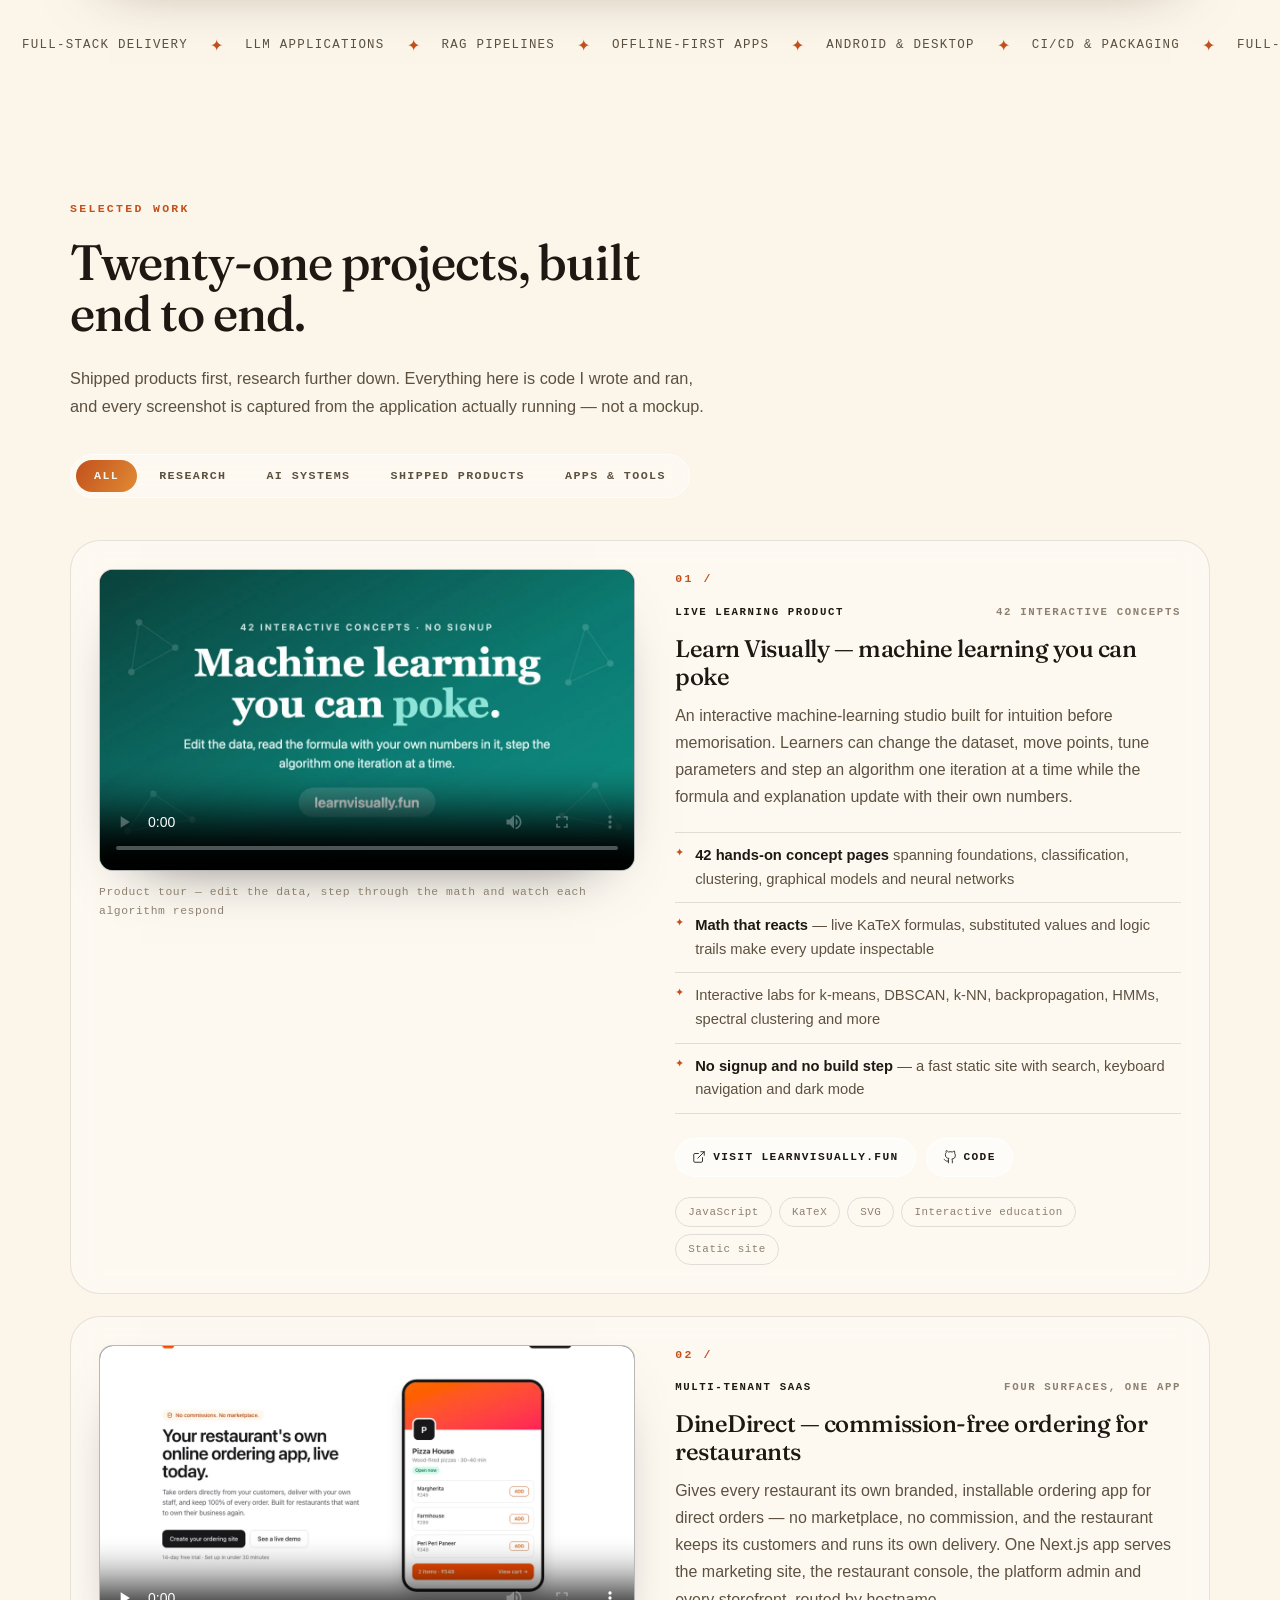
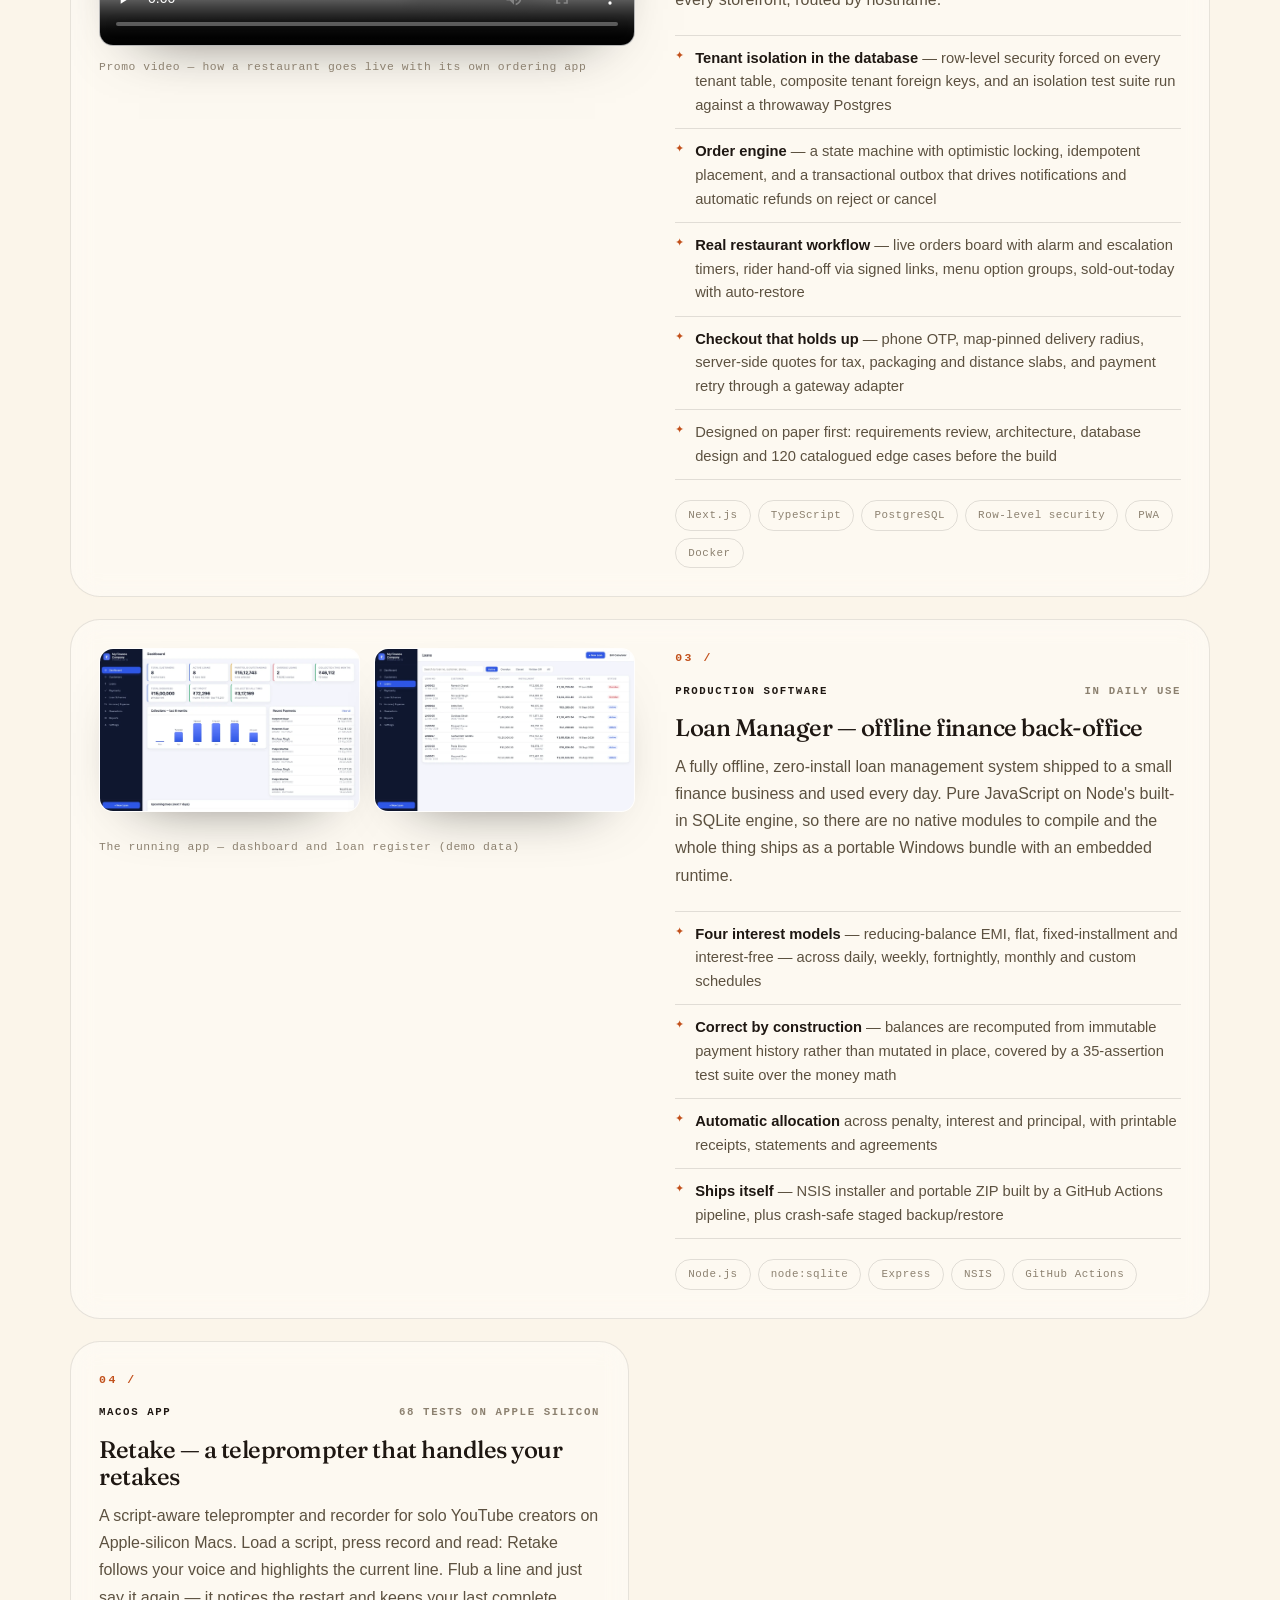
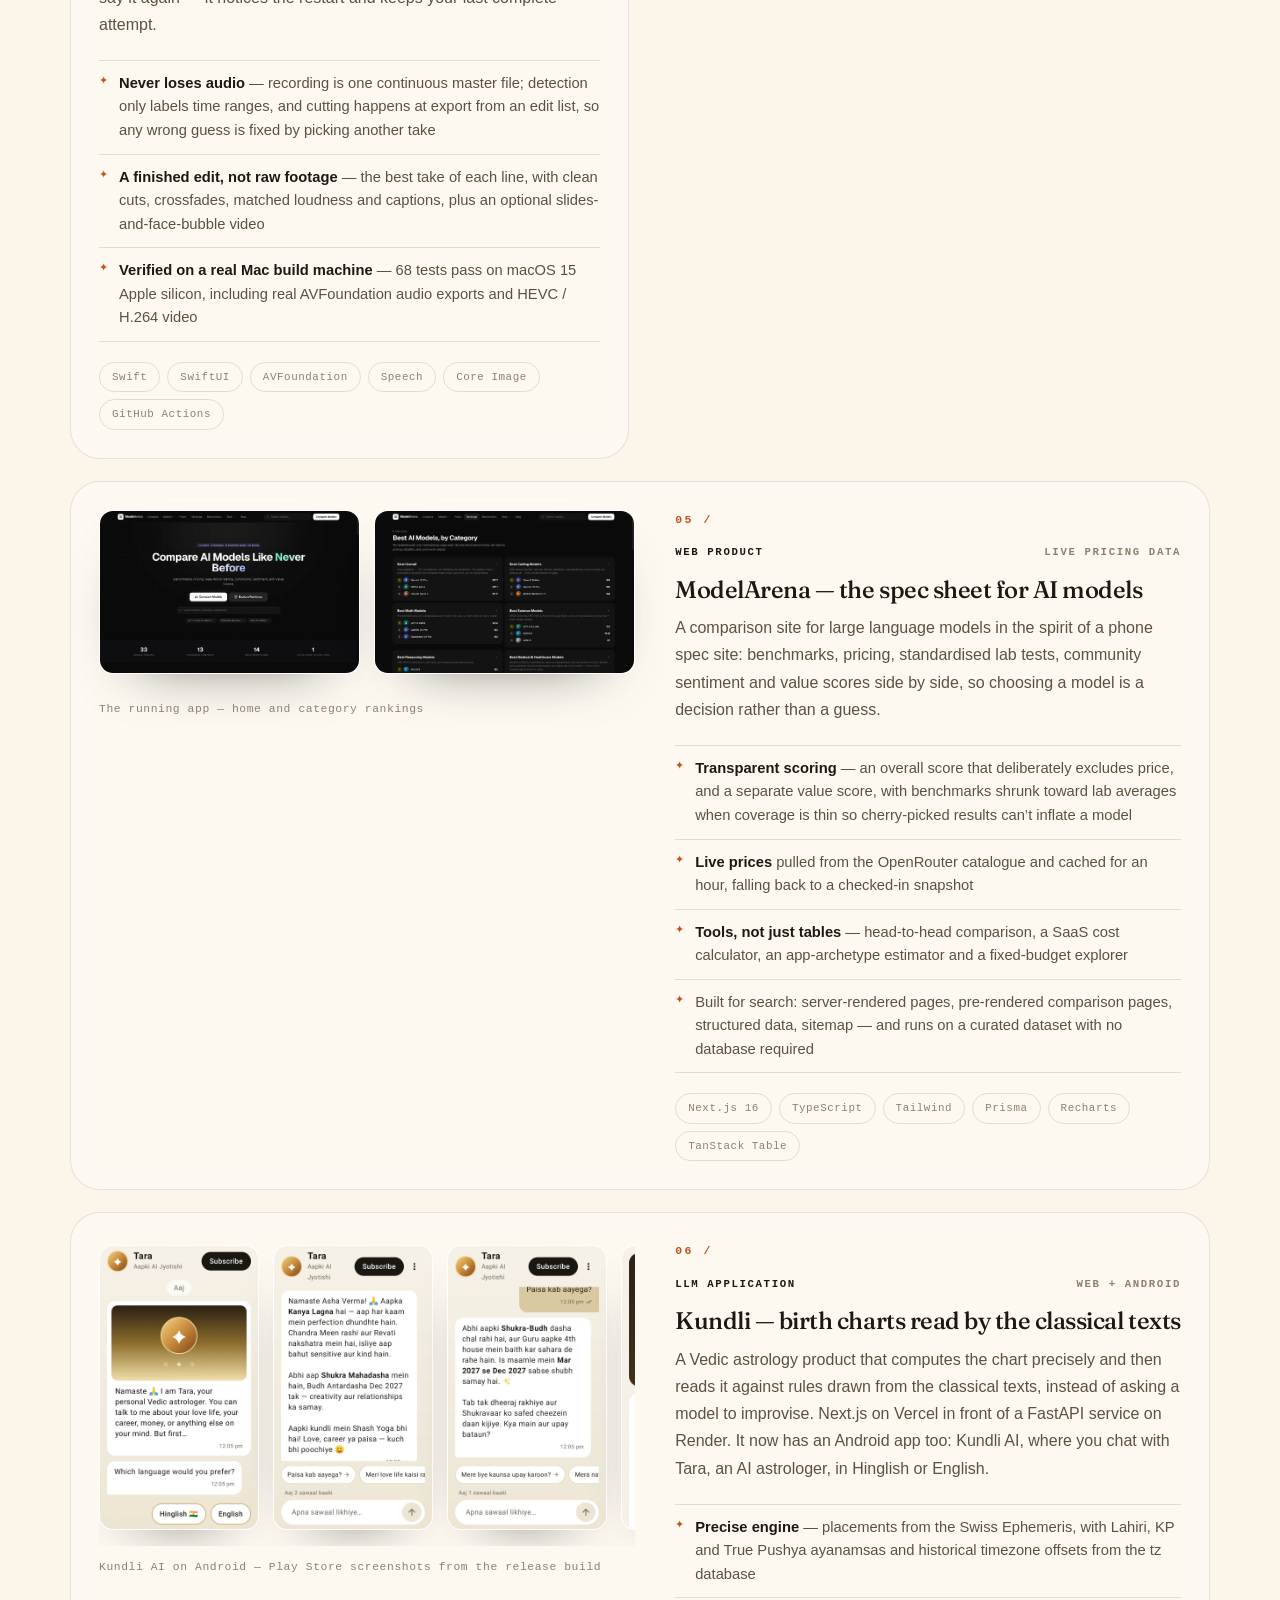
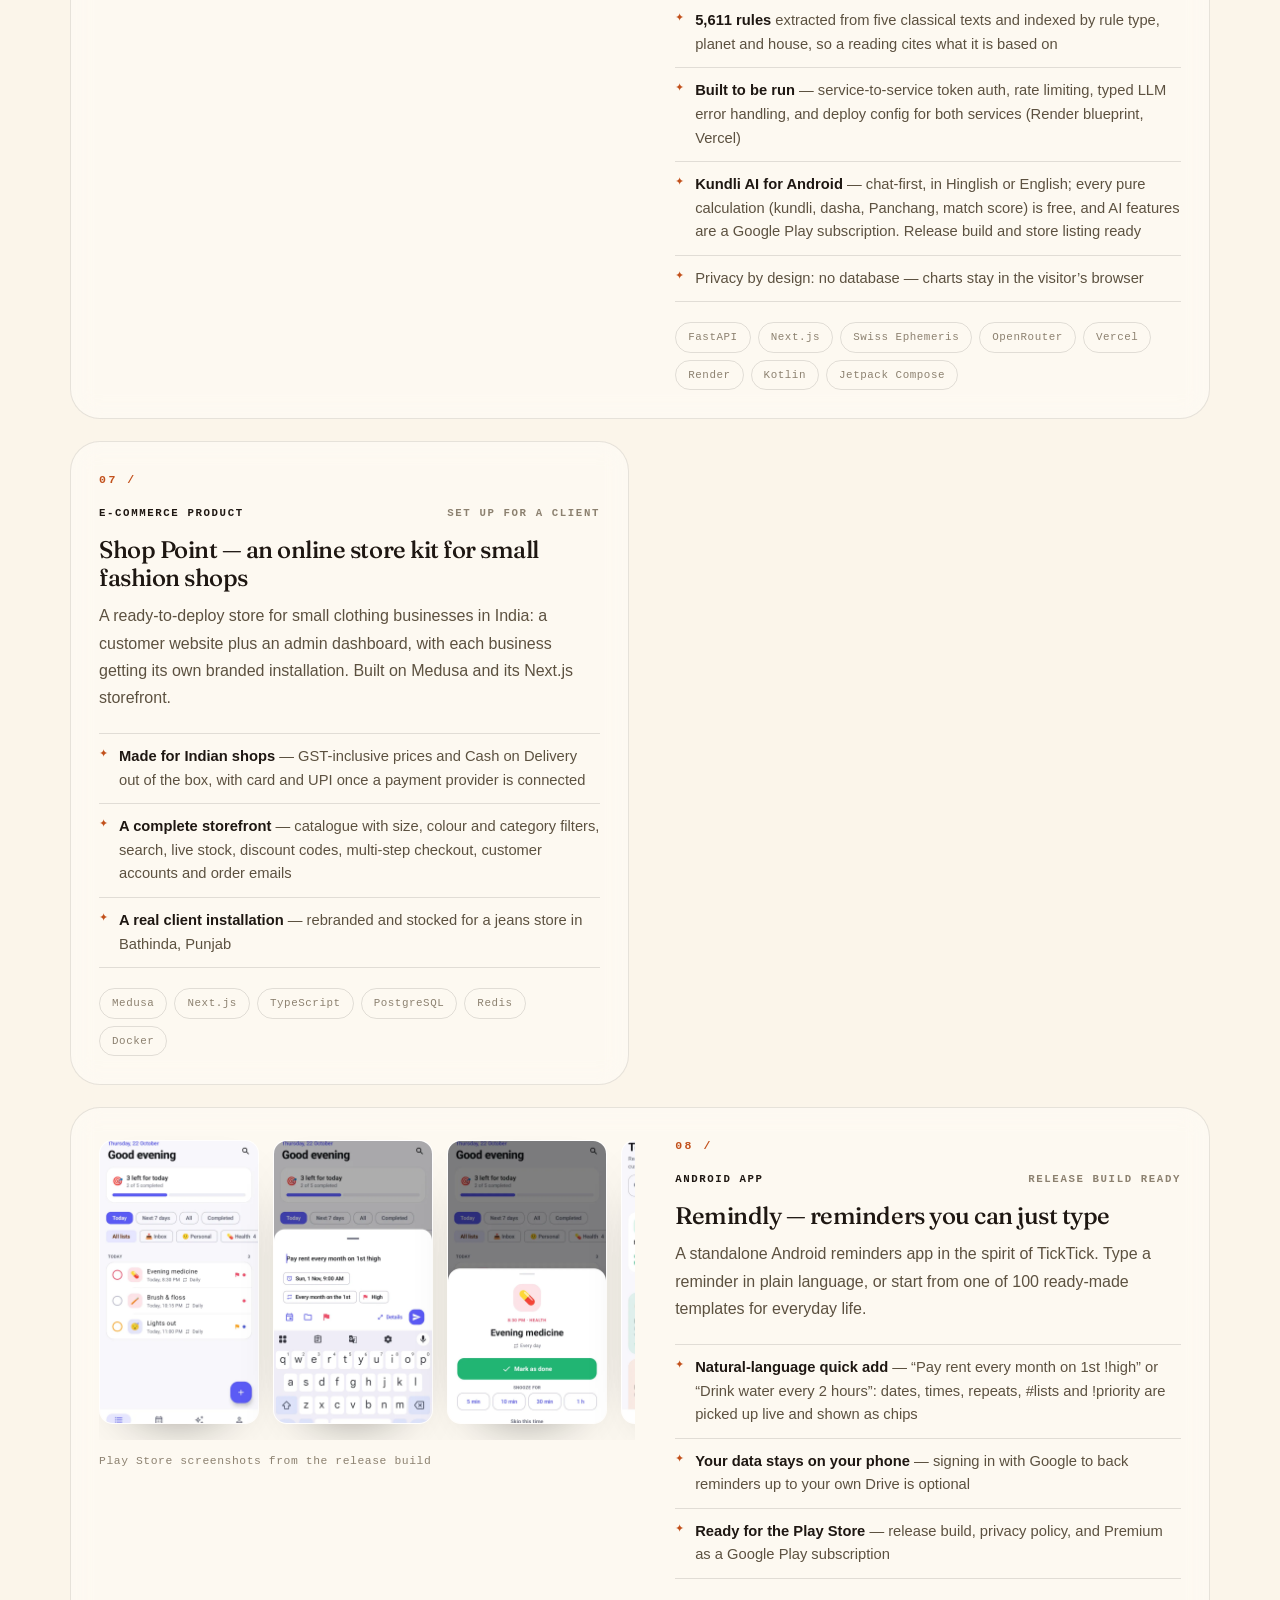
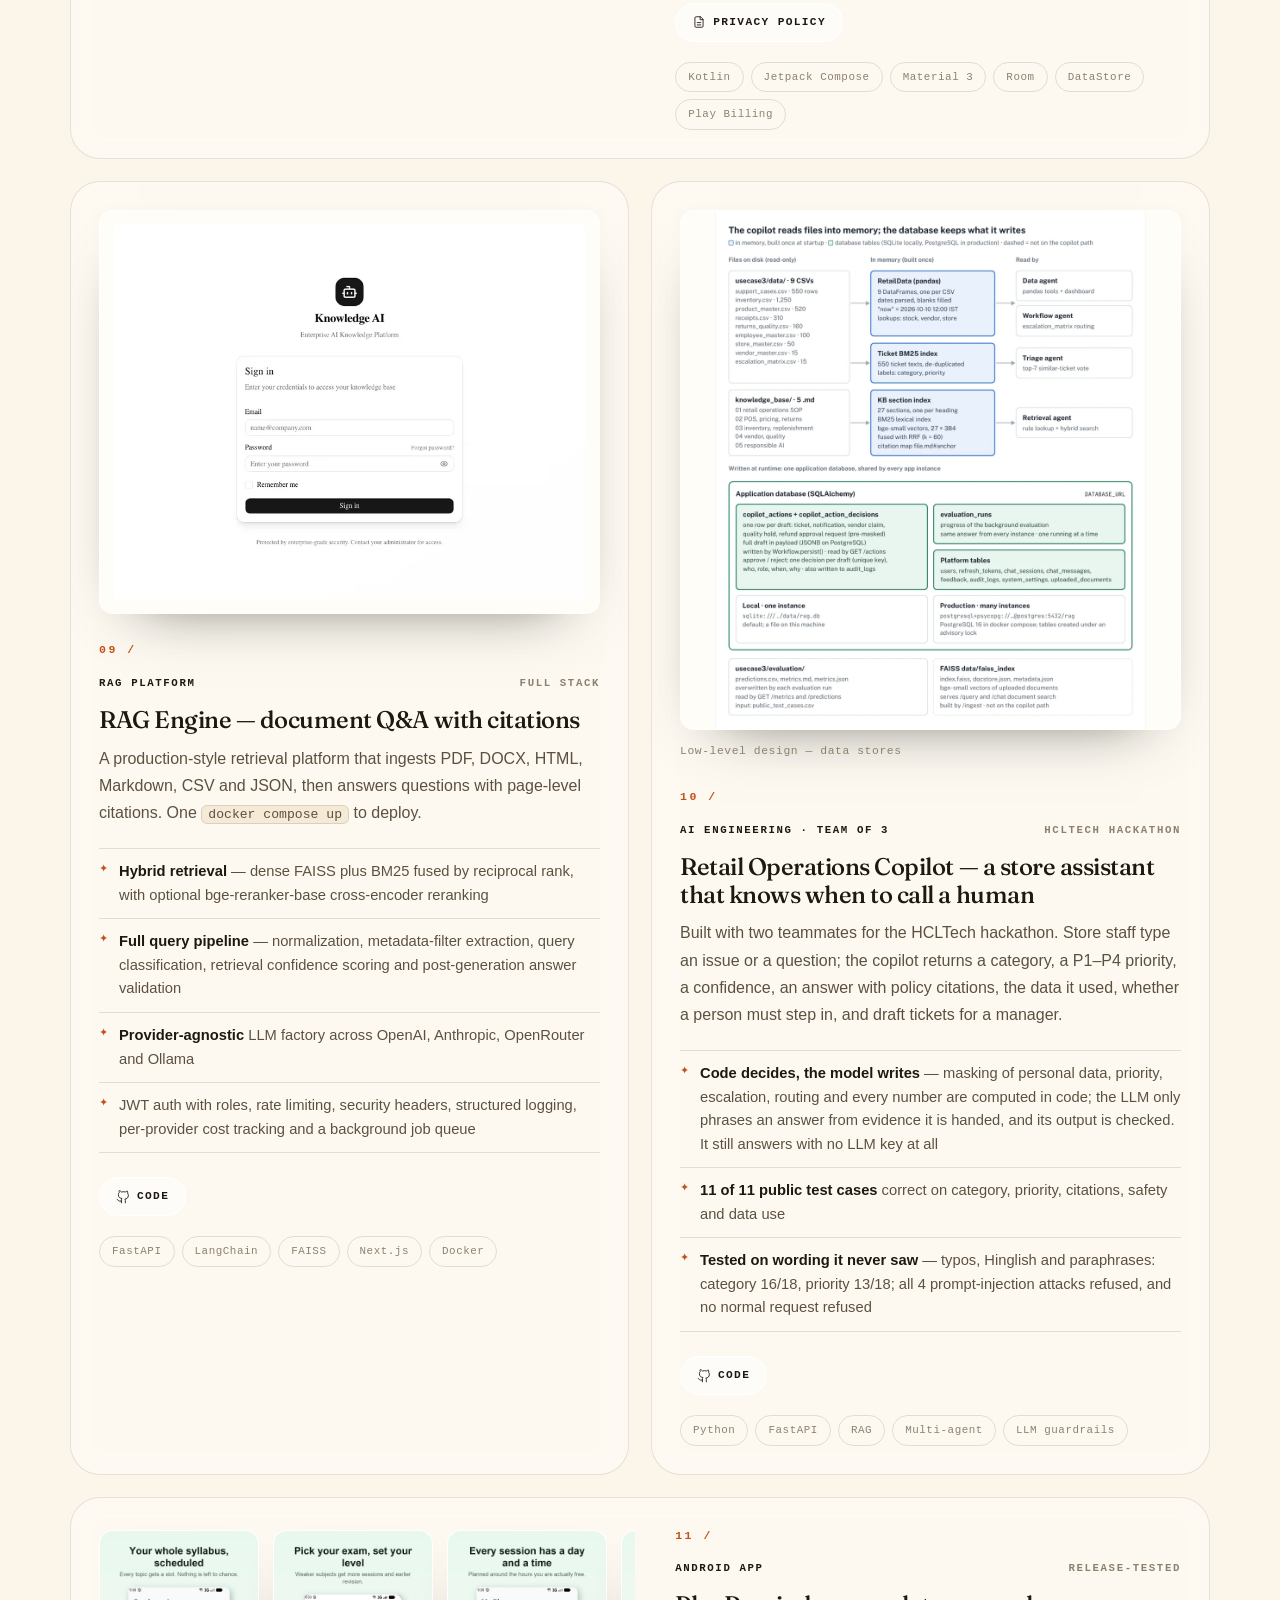
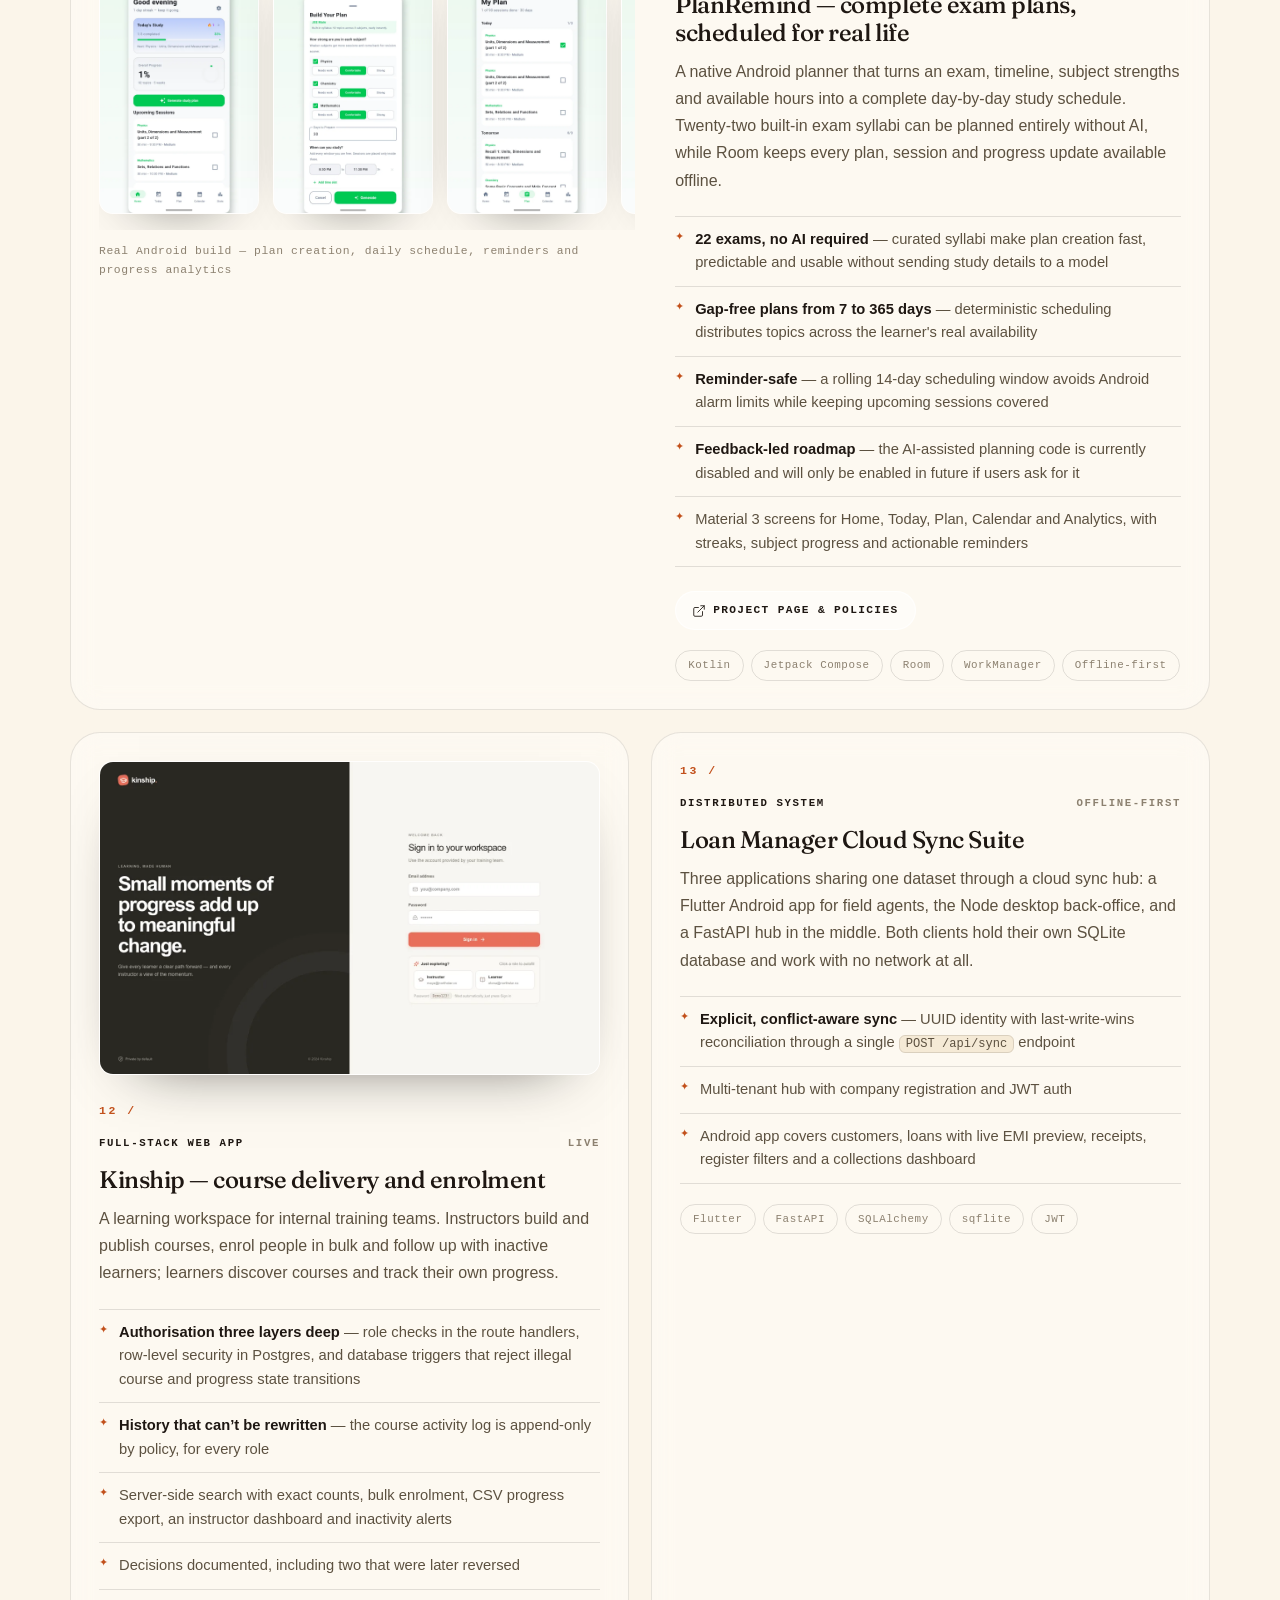
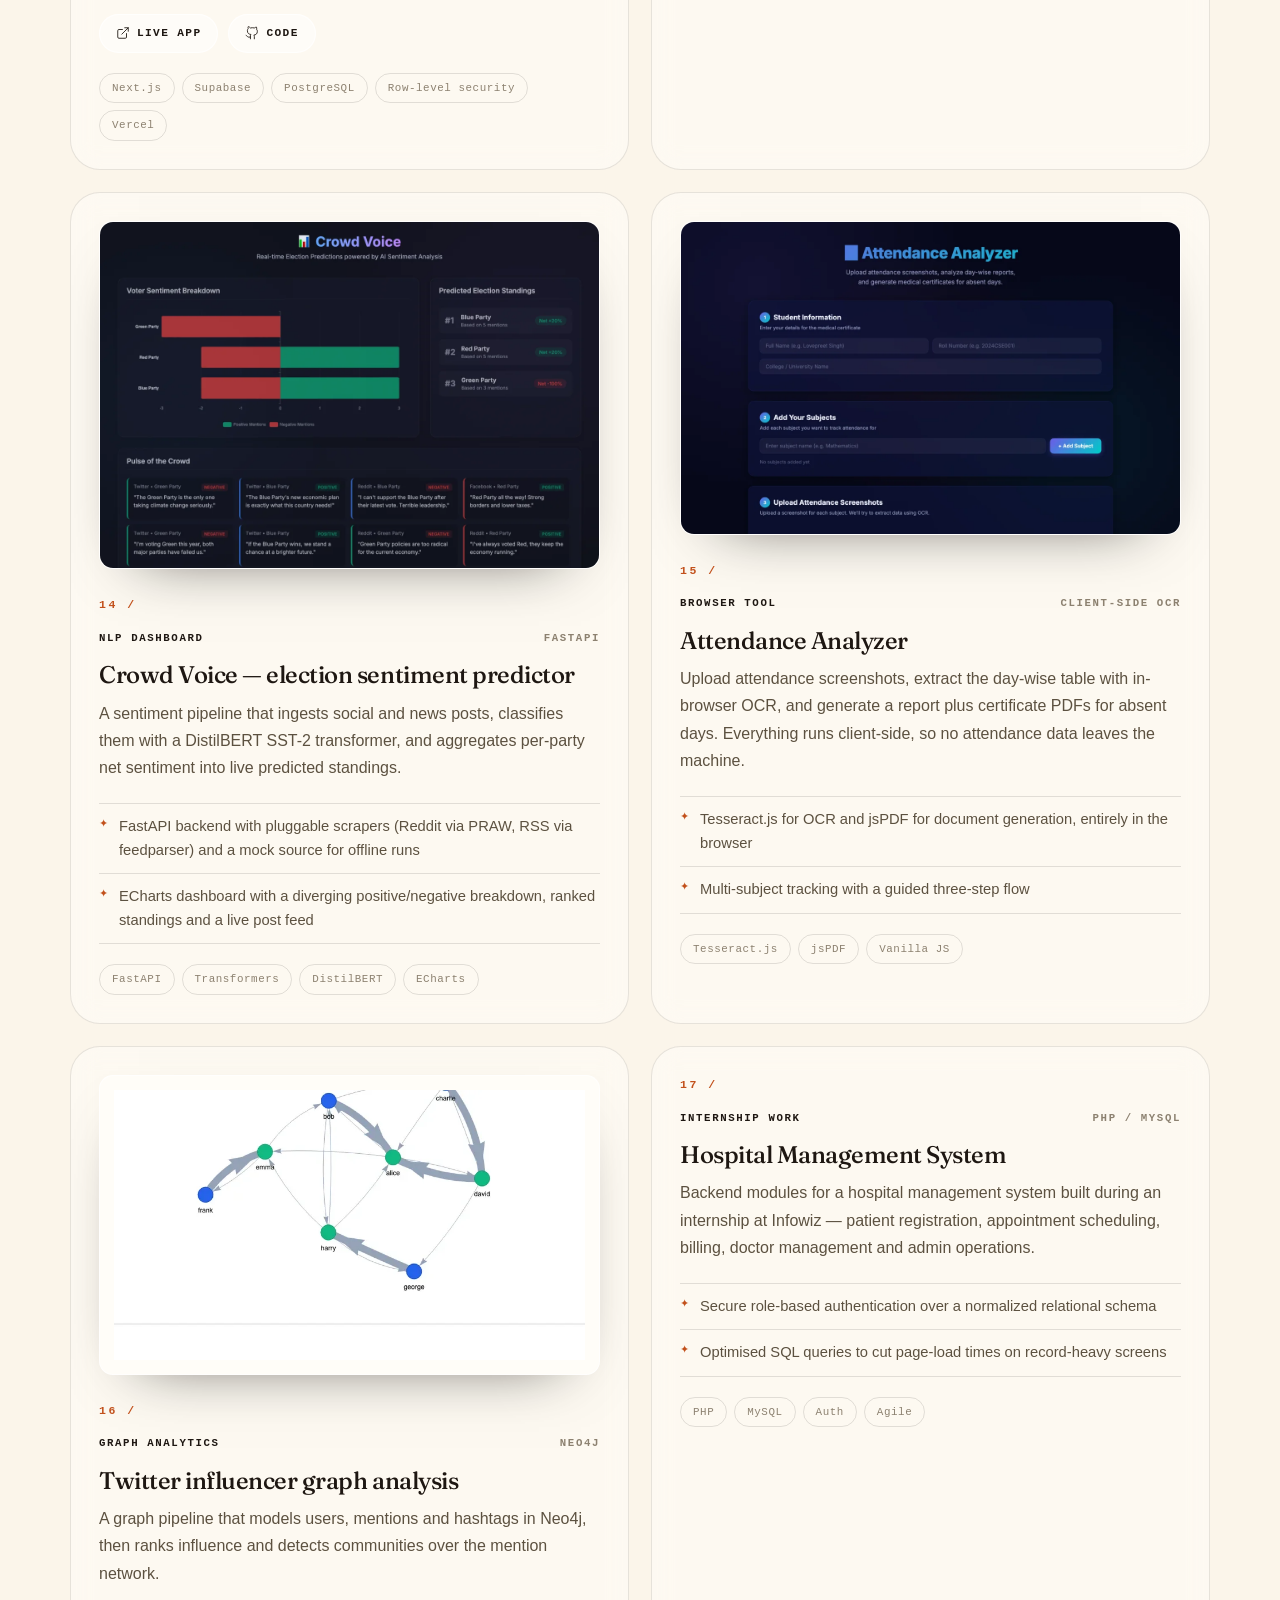
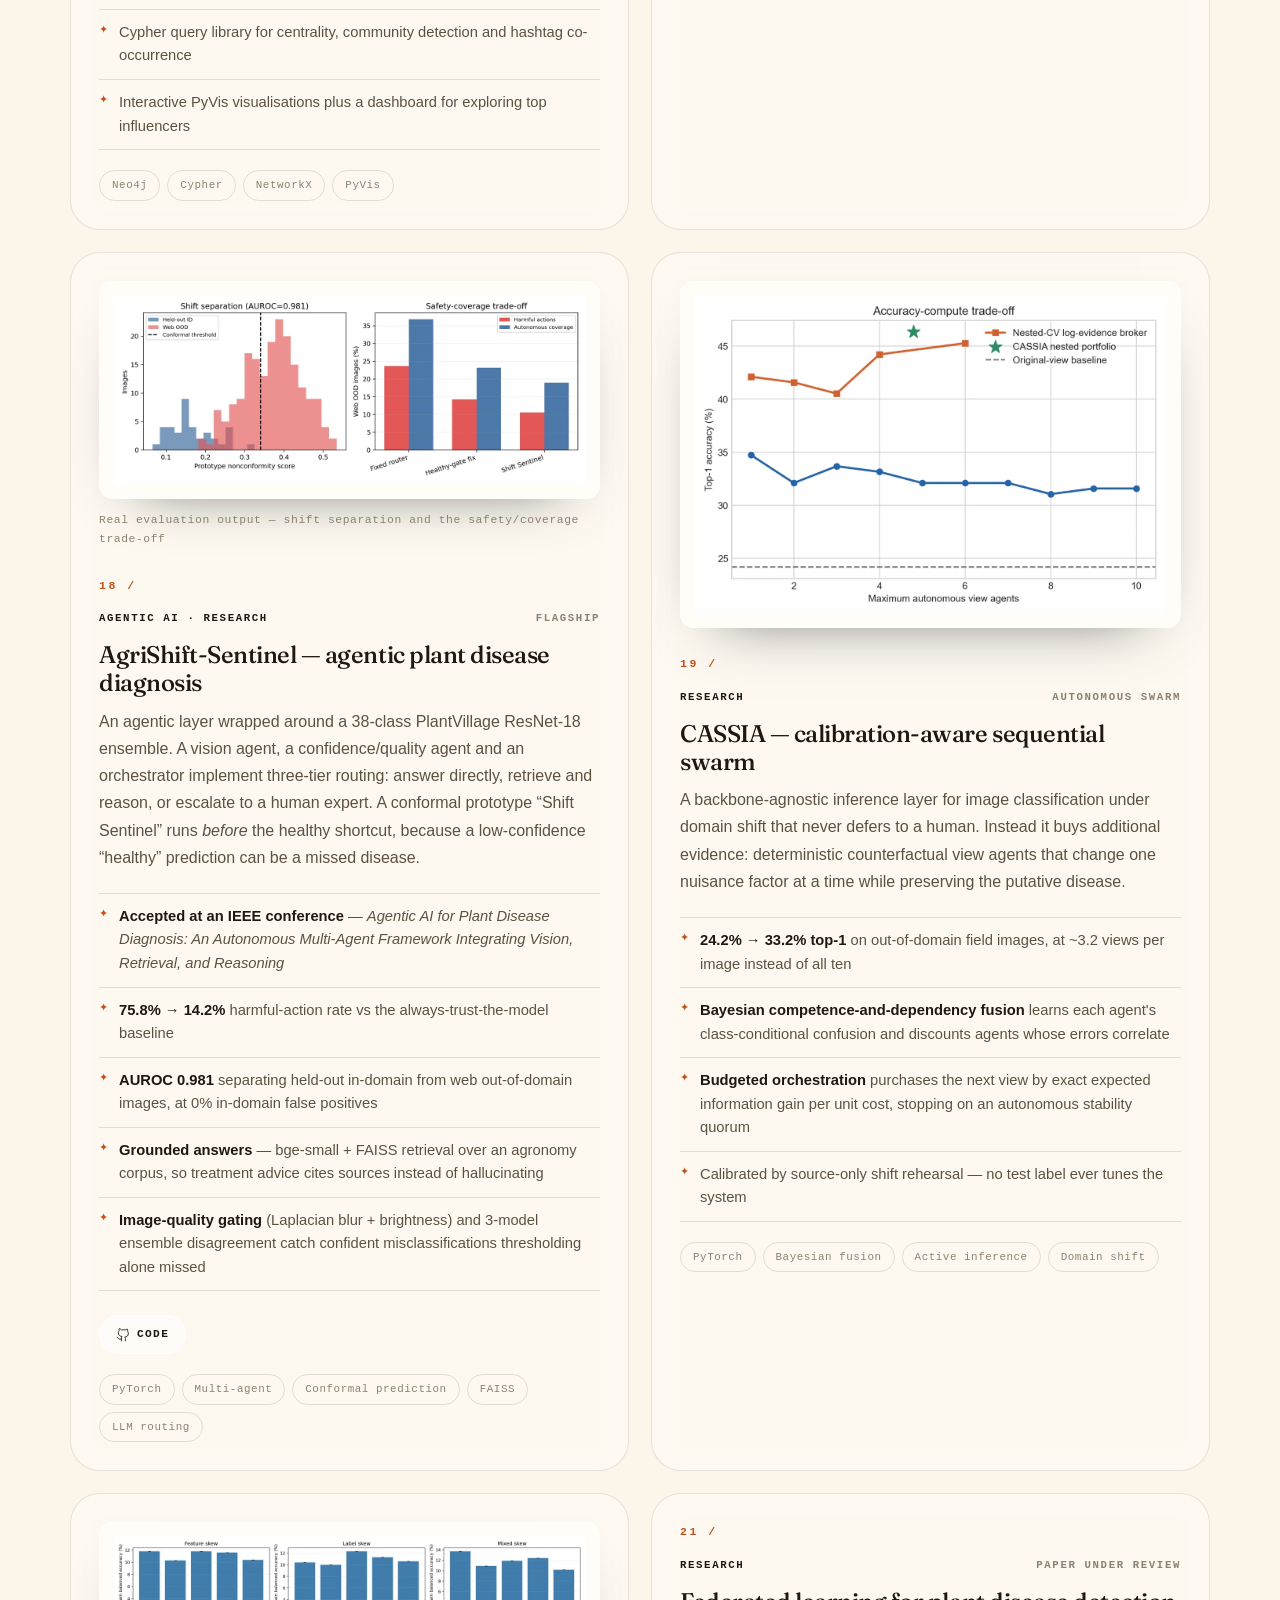
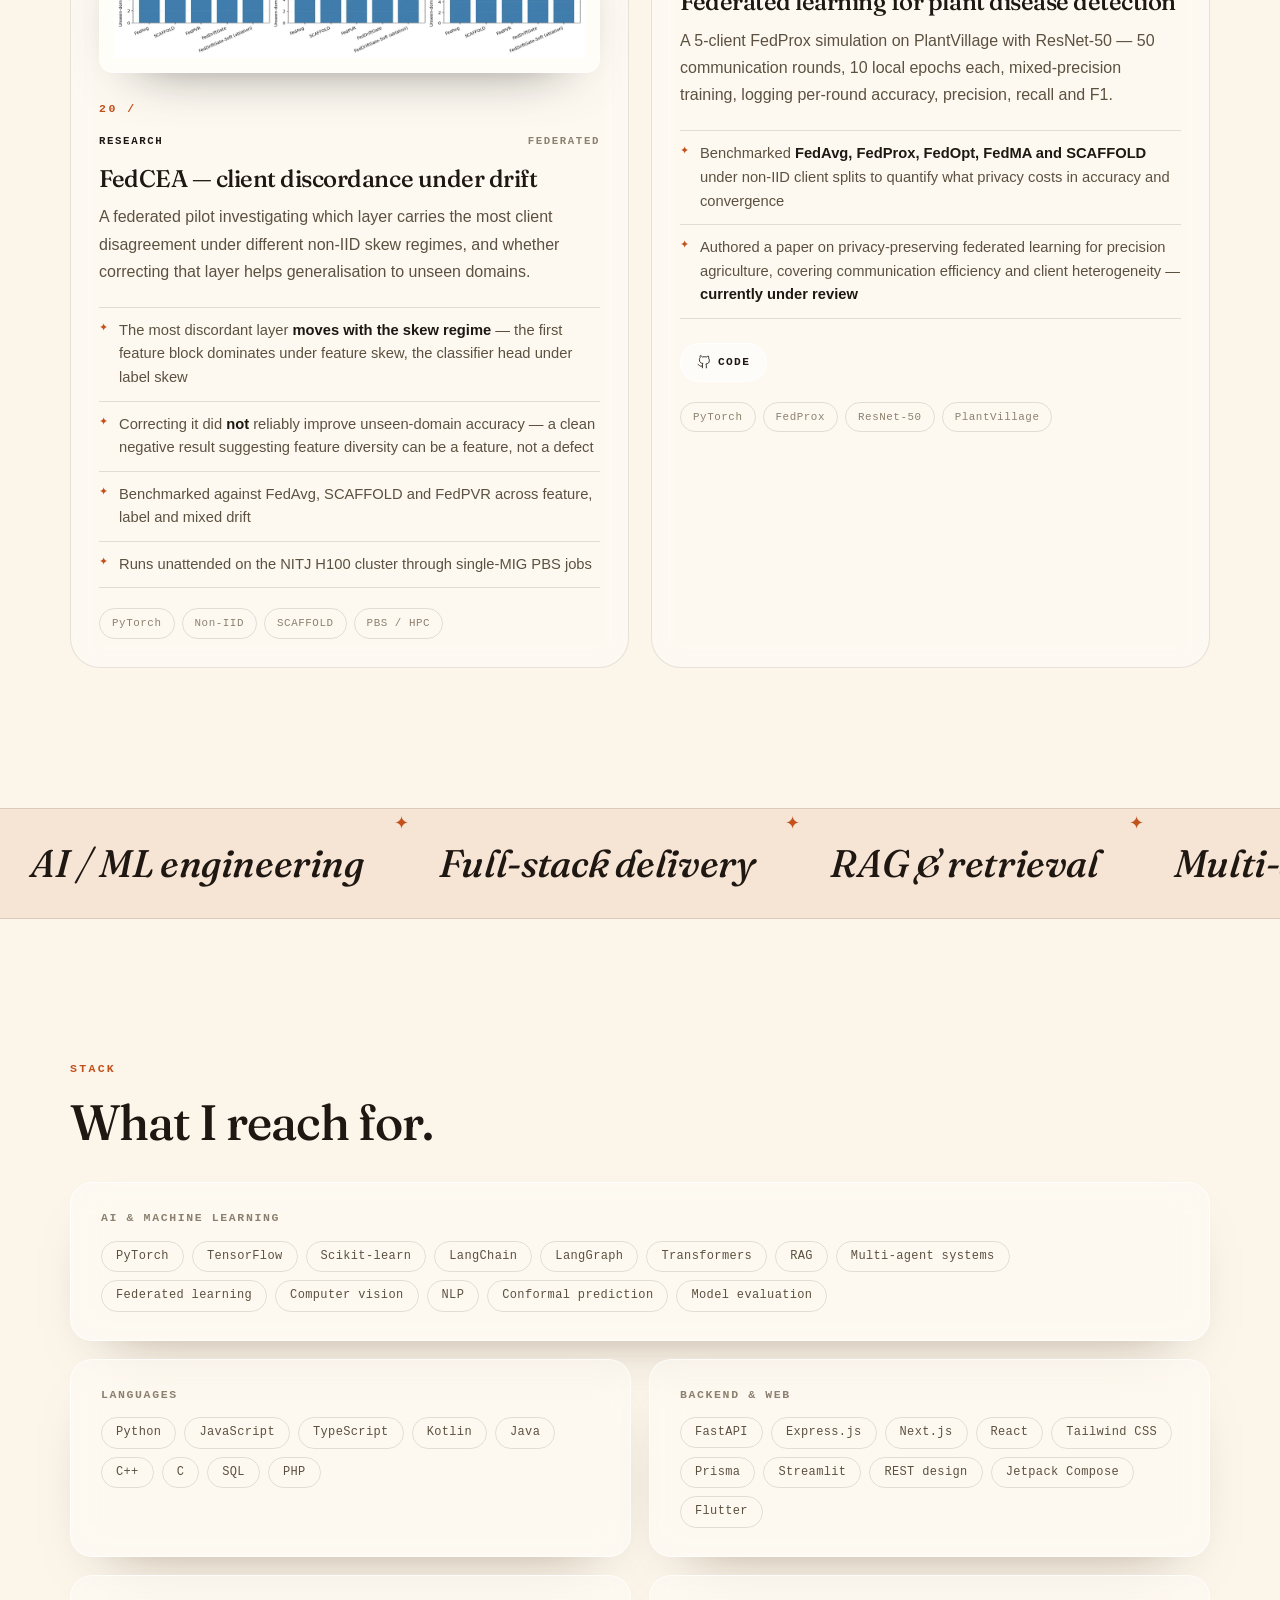
==== commit 7e3eaf5d: "Add Retake, Shop Point, Remindly and the Retail Operations Copilot - Retake: macOS teleprompter and " ====
--- a/index.html
+++ b/index.html
@@ -148,7 +148,7 @@
             </div>
             <div data-reveal>
               <dt>Built end to end</dt>
-              <dd><span class="stat-num">17 projects</span></dd>
+              <dd><span class="stat-num">21 projects</span></dd>
               <dd class="stat-note">Backend, frontend, mobile, ML and packaging</dd>
             </div>
             <div data-reveal>
@@ -203,7 +203,7 @@
       <section id="work" class="section-shell">
         <div class="section-heading" data-reveal>
           <p class="section-kicker">Selected work</p>
-          <h2 data-split="words">Seventeen projects, built end to end.</h2>
+          <h2 data-split="words">Twenty-one projects, built end to end.</h2>
           <p class="section-text">
             Shipped products first, research further down. Everything here is code I wrote and ran, and every
             screenshot is captured from the application actually running &mdash; not a mockup.
@@ -264,18 +264,18 @@
 
           <!-- 2. DineDirect -->
           <article class="project-card is-wide" data-cat="product systems" data-tilt>
-            <figure class="shot shot-duo">
-              <img
-                src="assets/shots/dinedirect-site.webp"
-                alt="DineDirect marketing page headed 'Your restaurant's own online ordering app, live today', beside a phone mock-up of a Pizza House ordering app with items in the cart."
-                width="1200" height="750" loading="lazy" decoding="async"
-              >
-              <img
-                src="assets/shots/dinedirect-store.webp"
-                alt="Pizza House storefront generated by DineDirect: open status, delivery radius and fees, menu search with a veg-only filter, category chips and a Margherita listing with an Add button."
-                width="1200" height="750" loading="lazy" decoding="async"
-              >
-              <figcaption>The running app &mdash; marketing site and a live restaurant storefront (seeded demo tenant)</figcaption>
+            <figure class="shot shot-video">
+              <video
+                controls
+                playsinline
+                preload="none"
+                poster="assets/shots/dinedirect-site.webp"
+                aria-label="DineDirect promo video"
+              >
+                <source src="assets/media/dinedirect-promo.mp4" type="video/mp4">
+                Your browser does not support embedded video.
+              </video>
+              <figcaption>Promo video &mdash; how a restaurant goes live with its own ordering app</figcaption>
             </figure>
             <div class="project-body">
               <div class="project-topline">
@@ -339,7 +339,31 @@
             </div>
           </article>
 
-          <!-- 4. ModelArena -->
+          <!-- 4. Retake -->
+          <article class="project-card is-text" data-cat="product tools" data-tilt>
+            <div class="project-body">
+              <div class="project-topline">
+                <span class="tag-role">macOS app</span>
+                <span class="tag-year">68 tests on Apple silicon</span>
+              </div>
+              <h3>Retake &mdash; a teleprompter that handles your retakes</h3>
+              <p>
+                A script-aware teleprompter and recorder for solo YouTube creators on Apple-silicon Macs. Load a script,
+                press record and read: Retake follows your voice and highlights the current line. Flub a line and just
+                say it again &mdash; it notices the restart and keeps your last complete attempt.
+              </p>
+              <ul class="metric-list">
+                <li><strong>Never loses audio</strong> &mdash; recording is one continuous master file; detection only labels time ranges, and cutting happens at export from an edit list, so any wrong guess is fixed by picking another take</li>
+                <li><strong>A finished edit, not raw footage</strong> &mdash; the best take of each line, with clean cuts, crossfades, matched loudness and captions, plus an optional slides-and-face-bubble video</li>
+                <li><strong>Verified on a real Mac build machine</strong> &mdash; 68 tests pass on macOS 15 Apple silicon, including real AVFoundation audio exports and HEVC / H.264 video</li>
+              </ul>
+              <div class="project-tags">
+                <span>Swift</span><span>SwiftUI</span><span>AVFoundation</span><span>Speech</span><span>Core Image</span><span>GitHub Actions</span>
+              </div>
+            </div>
+          </article>
+
+          <!-- 5. ModelArena -->
           <article class="project-card is-wide" data-cat="product tools" data-tilt>
             <figure class="shot shot-duo">
               <img
@@ -377,39 +401,109 @@
             </div>
           </article>
 
-          <!-- 5. Kundli -->
-          <article class="project-card" data-cat="product systems" data-tilt>
-            <figure class="shot">
-              <img
-                src="assets/shots/kundli.webp"
-                alt="Kundli landing page: 'Your birth chart, read by the classics', a date and time of birth form, and an illustrated chart wheel annotated with Mahadasha Jupiter, Yoga Gajakesari and Exalted Mercury."
-                width="1200" height="750" loading="lazy" decoding="async"
-              >
+          <!-- 6. Kundli -->
+          <article class="project-card is-wide" data-cat="product systems" data-tilt>
+            <figure class="shot shot-phone-gallery">
+              <div class="phone-shot-strip" aria-label="Kundli AI Android app screenshots">
+                <img src="assets/shots/kundliai-01-welcome.webp" alt="Kundli AI welcome screen." width="720" height="1280" loading="lazy" decoding="async">
+                <img src="assets/shots/kundliai-02-first_reading.webp" alt="Kundli AI first reading after entering birth details." width="720" height="1280" loading="lazy" decoding="async">
+                <img src="assets/shots/kundliai-03-chat_answer.webp" alt="Kundli AI chat, with Tara the AI astrologer answering a question." width="720" height="1280" loading="lazy" decoding="async">
+                <img src="assets/shots/kundliai-04-today.webp" alt="Kundli AI daily Panchang and forecast screen." width="720" height="1280" loading="lazy" decoding="async">
+                <img src="assets/shots/kundliai-05-kundli.webp" alt="Kundli AI birth chart screen." width="720" height="1280" loading="lazy" decoding="async">
+                <img src="assets/shots/kundliai-06-report.webp" alt="Kundli AI detailed report screen." width="720" height="1280" loading="lazy" decoding="async">
+                <img src="assets/shots/kundliai-07-match.webp" alt="Kundli AI compatibility match screen." width="720" height="1280" loading="lazy" decoding="async">
+              </div>
+              <figcaption>Kundli AI on Android &mdash; Play Store screenshots from the release build</figcaption>
             </figure>
             <div class="project-body">
               <div class="project-topline">
                 <span class="tag-role">LLM application</span>
-                <span class="tag-year">Grounded in source texts</span>
+                <span class="tag-year">Web + Android</span>
               </div>
               <h3>Kundli &mdash; birth charts read by the classical texts</h3>
               <p>
                 A Vedic astrology product that computes the chart precisely and then reads it against rules drawn from
                 the classical texts, instead of asking a model to improvise. Next.js on Vercel in front of a FastAPI
-                service on Render.
+                service on Render. It now has an Android app too: Kundli AI, where you chat with Tara, an AI astrologer,
+                in Hinglish or English.
               </p>
               <ul class="metric-list">
                 <li><strong>Precise engine</strong> &mdash; placements from the Swiss Ephemeris, with Lahiri, KP and True Pushya ayanamsas and historical timezone offsets from the tz database</li>
                 <li><strong>5,611 rules</strong> extracted from five classical texts and indexed by rule type, planet and house, so a reading cites what it is based on</li>
                 <li><strong>Built to be run</strong> &mdash; service-to-service token auth, rate limiting, typed LLM error handling, and deploy config for both services (Render blueprint, Vercel)</li>
+                <li><strong>Kundli AI for Android</strong> &mdash; chat-first, in Hinglish or English; every pure calculation (kundli, dasha, Panchang, match score) is free, and AI features are a Google Play subscription. Release build and store listing ready</li>
                 <li>Privacy by design: no database &mdash; charts stay in the visitor&rsquo;s browser</li>
               </ul>
               <div class="project-tags">
-                <span>FastAPI</span><span>Next.js</span><span>Swiss Ephemeris</span><span>OpenRouter</span><span>Vercel</span><span>Render</span>
-              </div>
-            </div>
-          </article>
-
-          <!-- 6. RAG Engine -->
+                <span>FastAPI</span><span>Next.js</span><span>Swiss Ephemeris</span><span>OpenRouter</span><span>Vercel</span><span>Render</span><span>Kotlin</span><span>Jetpack Compose</span>
+              </div>
+            </div>
+          </article>
+
+          <!-- 7. Shop Point -->
+          <article class="project-card is-text" data-cat="product" data-tilt>
+            <div class="project-body">
+              <div class="project-topline">
+                <span class="tag-role">E-commerce product</span>
+                <span class="tag-year">Set up for a client</span>
+              </div>
+              <h3>Shop Point &mdash; an online store kit for small fashion shops</h3>
+              <p>
+                A ready-to-deploy store for small clothing businesses in India: a customer website plus an admin
+                dashboard, with each business getting its own branded installation. Built on Medusa and its Next.js
+                storefront.
+              </p>
+              <ul class="metric-list">
+                <li><strong>Made for Indian shops</strong> &mdash; GST-inclusive prices and Cash on Delivery out of the box, with card and UPI once a payment provider is connected</li>
+                <li><strong>A complete storefront</strong> &mdash; catalogue with size, colour and category filters, search, live stock, discount codes, multi-step checkout, customer accounts and order emails</li>
+                <li><strong>A real client installation</strong> &mdash; rebranded and stocked for a jeans store in Bathinda, Punjab</li>
+              </ul>
+              <div class="project-tags">
+                <span>Medusa</span><span>Next.js</span><span>TypeScript</span><span>PostgreSQL</span><span>Redis</span><span>Docker</span>
+              </div>
+            </div>
+          </article>
+
+          <!-- 8. Remindly -->
+          <article class="project-card is-wide" data-cat="product" data-tilt>
+            <figure class="shot shot-phone-gallery">
+              <div class="phone-shot-strip" aria-label="Remindly app screenshots">
+                <img src="assets/shots/remindly-01-today.webp" alt="Remindly Today screen listing the reminders due today." width="640" height="1280" loading="lazy" decoding="async">
+                <img src="assets/shots/remindly-02-quick-add.webp" alt="Remindly quick add, turning a typed sentence into date, time, repeat, list and priority chips." width="640" height="1280" loading="lazy" decoding="async">
+                <img src="assets/shots/remindly-03-due-reminder.webp" alt="A Remindly reminder notification as it comes due." width="640" height="1280" loading="lazy" decoding="async">
+                <img src="assets/shots/remindly-04-templates.webp" alt="Remindly template library of ready-made everyday reminders." width="640" height="1280" loading="lazy" decoding="async">
+                <img src="assets/shots/remindly-05-template-category.webp" alt="Remindly templates within one category." width="640" height="1280" loading="lazy" decoding="async">
+                <img src="assets/shots/remindly-06-calendar.webp" alt="Remindly calendar view of upcoming reminders." width="640" height="1280" loading="lazy" decoding="async">
+                <img src="assets/shots/remindly-07-editor.webp" alt="Remindly reminder editor with title, notes, list, priority, date and repeat." width="640" height="1280" loading="lazy" decoding="async">
+                <img src="assets/shots/remindly-08-me.webp" alt="Remindly account screen with optional Google Drive backup." width="640" height="1280" loading="lazy" decoding="async">
+              </div>
+              <figcaption>Play Store screenshots from the release build</figcaption>
+            </figure>
+            <div class="project-body">
+              <div class="project-topline">
+                <span class="tag-role">Android app</span>
+                <span class="tag-year">Release build ready</span>
+              </div>
+              <h3>Remindly &mdash; reminders you can just type</h3>
+              <p>
+                A standalone Android reminders app in the spirit of TickTick. Type a reminder in plain language, or start
+                from one of 100 ready-made templates for everyday life.
+              </p>
+              <ul class="metric-list">
+                <li><strong>Natural-language quick add</strong> &mdash; &ldquo;Pay rent every month on 1st !high&rdquo; or &ldquo;Drink water every 2 hours&rdquo;: dates, times, repeats, #lists and !priority are picked up live and shown as chips</li>
+                <li><strong>Your data stays on your phone</strong> &mdash; signing in with Google to back reminders up to your own Drive is optional</li>
+                <li><strong>Ready for the Play Store</strong> &mdash; release build, privacy policy, and Premium as a Google Play subscription</li>
+              </ul>
+              <div class="project-links">
+                <a href="remindly/privacy-policy.html" target="_blank" rel="noopener noreferrer"><svg viewBox="0 0 24 24" aria-hidden="true"><path d="M14 3H7a2 2 0 0 0-2 2v14a2 2 0 0 0 2 2h10a2 2 0 0 0 2-2V8z"/><path d="M14 3v5h5M9 13h6M9 17h6"/></svg>Privacy policy</a>
+              </div>
+              <div class="project-tags">
+                <span>Kotlin</span><span>Jetpack Compose</span><span>Material 3</span><span>Room</span><span>DataStore</span><span>Play Billing</span>
+              </div>
+            </div>
+          </article>
+
+          <!-- 9. RAG Engine -->
           <article class="project-card" data-cat="systems" data-tilt>
             <figure class="shot shot--fit">
               <img
@@ -443,7 +537,42 @@
             </div>
           </article>
 
-          <!-- 7. PlanRemind -->
+          <!-- 10. Retail Operations Copilot -->
+          <article class="project-card" data-cat="systems" data-tilt>
+            <figure class="shot">
+              <img
+                src="assets/shots/retail-copilot-lld.webp"
+                alt="Low-level design of the Retail Operations Copilot, showing its data stores and how the agents read from them."
+                width="1000" height="1200" loading="lazy" decoding="async"
+              >
+              <figcaption>Low-level design &mdash; data stores</figcaption>
+            </figure>
+            <div class="project-body">
+              <div class="project-topline">
+                <span class="tag-role">AI engineering &middot; team of 3</span>
+                <span class="tag-year">HCLTech hackathon</span>
+              </div>
+              <h3>Retail Operations Copilot &mdash; a store assistant that knows when to call a human</h3>
+              <p>
+                Built with two teammates for the HCLTech hackathon. Store staff type an issue or a question; the copilot
+                returns a category, a P1&ndash;P4 priority, a confidence, an answer with policy citations, the data it
+                used, whether a person must step in, and draft tickets for a manager.
+              </p>
+              <ul class="metric-list">
+                <li><strong>Code decides, the model writes</strong> &mdash; masking of personal data, priority, escalation, routing and every number are computed in code; the LLM only phrases an answer from evidence it is handed, and its output is checked. It still answers with no LLM key at all</li>
+                <li><strong>11 of 11 public test cases</strong> correct on category, priority, citations, safety and data use</li>
+                <li><strong>Tested on wording it never saw</strong> &mdash; typos, Hinglish and paraphrases: category 16/18, priority 13/18; all 4 prompt-injection attacks refused, and no normal request refused</li>
+              </ul>
+              <div class="project-links">
+                <a href="https://github.com/lovepreet-dev-dev/HCL_Tech_hackathon" target="_blank" rel="noopener noreferrer"><svg viewBox="0 0 24 24" aria-hidden="true"><path d="M9 19c-5 1.5-5-2.5-7-3m14 6v-3.9a3.4 3.4 0 0 0-.9-2.6c3-.3 6.1-1.5 6.1-6.5a5 5 0 0 0-1.4-3.5 4.7 4.7 0 0 0-.1-3.5s-1.1-.3-3.7 1.4a12.7 12.7 0 0 0-6.7 0C6.7.7 5.6 1 5.6 1a4.7 4.7 0 0 0-.1 3.5A5 5 0 0 0 4.1 8c0 5 3.1 6.2 6.1 6.5a3.4 3.4 0 0 0-.9 2.6V22"/></svg>Code</a>
+              </div>
+              <div class="project-tags">
+                <span>Python</span><span>FastAPI</span><span>RAG</span><span>Multi-agent</span><span>LLM guardrails</span>
+              </div>
+            </div>
+          </article>
+
+          <!-- 11. PlanRemind -->
           <article class="project-card is-wide" data-cat="product systems" data-tilt>
             <figure class="shot shot-phone-gallery">
               <div class="phone-shot-strip" aria-label="PlanRemind app screenshots">
@@ -483,7 +612,7 @@
             </div>
           </article>
 
-          <!-- 8. Kinship -->
+          <!-- 12. Kinship -->
           <article class="project-card" data-cat="product" data-tilt>
             <figure class="shot">
               <img
@@ -518,7 +647,7 @@
             </div>
           </article>
 
-          <!-- 9. Loan Manager Cloud Sync Suite -->
+          <!-- 13. Loan Manager Cloud Sync Suite -->
           <article class="project-card is-text" data-cat="product systems" data-tilt>
             <div class="project-body">
               <div class="project-topline">
@@ -542,7 +671,7 @@
             </div>
           </article>
 
-          <!-- 10. Crowd Voice -->
+          <!-- 14. Crowd Voice -->
           <article class="project-card" data-cat="tools systems" data-tilt>
             <figure class="shot">
               <img
@@ -571,7 +700,7 @@
             </div>
           </article>
 
-          <!-- 11. Attendance Analyzer -->
+          <!-- 15. Attendance Analyzer -->
           <article class="project-card" data-cat="tools" data-tilt>
             <figure class="shot">
               <img
@@ -601,7 +730,7 @@
             </div>
           </article>
 
-          <!-- 12. Twitter influencer graph analysis -->
+          <!-- 16. Twitter influencer graph analysis -->
           <article class="project-card" data-cat="tools" data-tilt>
             <figure class="shot shot--fit">
               <img
@@ -630,7 +759,7 @@
             </div>
           </article>
 
-          <!-- 13. Hospital Management System -->
+          <!-- 17. Hospital Management System -->
           <article class="project-card is-text" data-cat="product" data-tilt>
             <div class="project-body">
               <div class="project-topline">
@@ -652,7 +781,7 @@
             </div>
           </article>
 
-          <!-- 14. AgriShift-Sentinel -->
+          <!-- 18. AgriShift-Sentinel -->
           <article class="project-card" data-cat="research systems" data-tilt>
             <figure class="shot shot--fit">
               <img
@@ -691,7 +820,7 @@
             </div>
           </article>
 
-          <!-- 15. CASSIA -->
+          <!-- 19. CASSIA -->
           <article class="project-card" data-cat="research" data-tilt>
             <figure class="shot shot--fit">
               <img
@@ -723,7 +852,7 @@
             </div>
           </article>
 
-          <!-- 16. FedCEA -->
+          <!-- 20. FedCEA -->
           <article class="project-card" data-cat="research" data-tilt>
             <figure class="shot shot--fit">
               <img
@@ -754,7 +883,7 @@
             </div>
           </article>
 
-          <!-- 17. Federated learning for plant disease detection -->
+          <!-- 21. Federated learning for plant disease detection -->
           <article class="project-card is-text" data-cat="research" data-tilt>
             <div class="project-body">
               <div class="project-topline">
